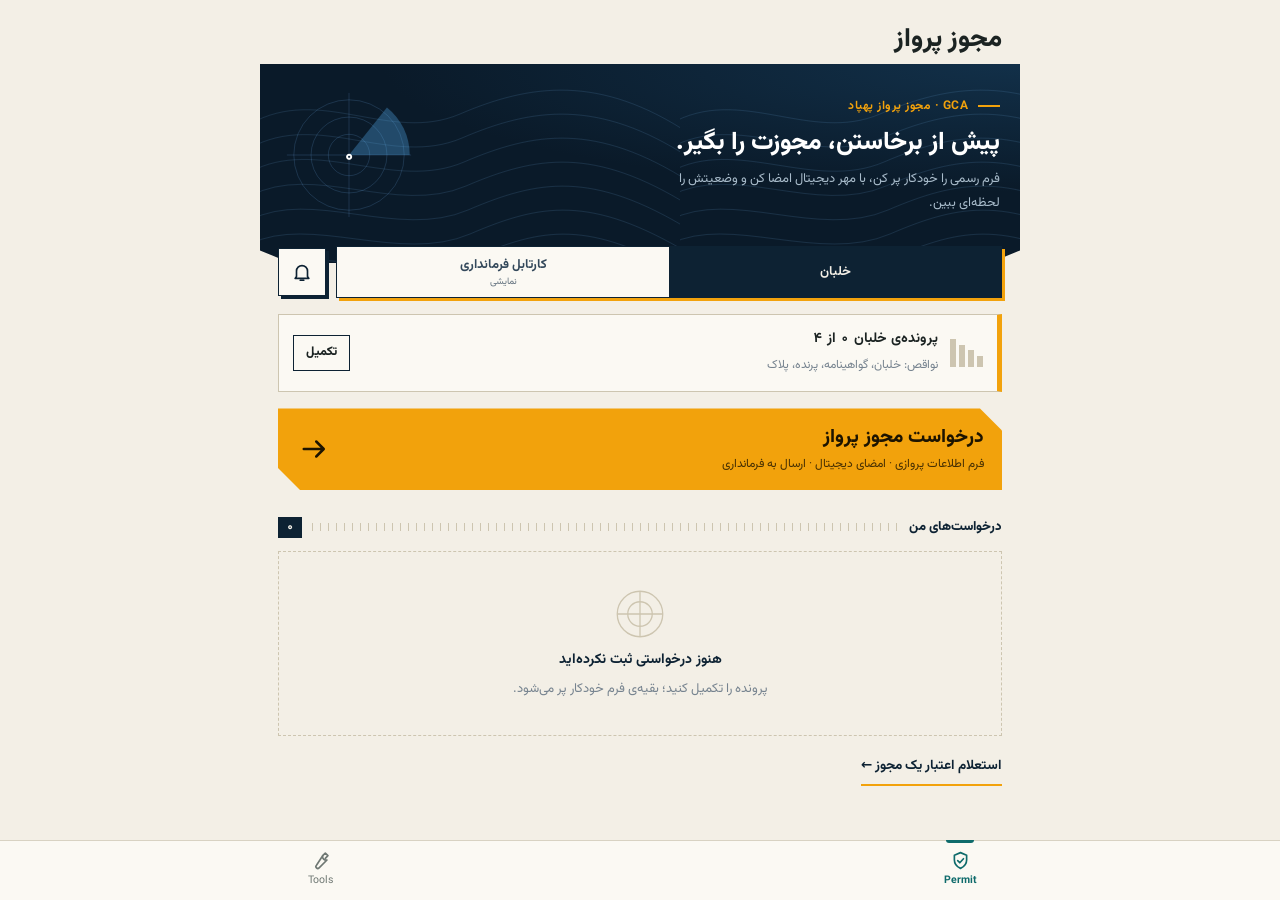
==== index.html @ 3f01dd48 "Publish permit panel and tools website build" ====
<!doctype html>
<html lang="fa" dir="rtl">
  <head>
    <meta charset="UTF-8" />
    <meta name="viewport" content="width=device-width, initial-scale=1.0, viewport-fit=cover" />
    <meta name="theme-color" content="#0f6b6b" />
    <title>فتوگرامتری‌یار</title>
    <script type="module" crossorigin src="./assets/index-D38oJvpt.js"></script>
    <link rel="stylesheet" crossorigin href="./assets/index-D-Cf4jxu.css">
  </head>
  <body>
    <div id="root"></div>
  </body>
</html>
---- assets/index-D-Cf4jxu.css ----
@font-face{font-family:Vazirmatn;src:url(./Vazirmatn-Thin-DdUiS1cj.woff2) format("woff2");font-weight:100;font-style:normal;font-display:swap}@font-face{font-family:Vazirmatn;src:url(./Vazirmatn-ExtraLight-DNfybfsL.woff2) format("woff2");font-weight:200;font-style:normal;font-display:swap}@font-face{font-family:Vazirmatn;src:url(./Vazirmatn-Light-Byrs-DlH.woff2) format("woff2");font-weight:300;font-style:normal;font-display:swap}@font-face{font-family:Vazirmatn;src:url(./Vazirmatn-Regular-CtGL0YI-.woff2) format("woff2");font-weight:400;font-style:normal;font-display:swap}@font-face{font-family:Vazirmatn;src:url(./Vazirmatn-Medium-D86t5Axy.woff2) format("woff2");font-weight:500;font-style:normal;font-display:swap}@font-face{font-family:Vazirmatn;src:url(./Vazirmatn-SemiBold-26ZP1ILp.woff2) format("woff2");font-weight:600;font-style:normal;font-display:swap}@font-face{font-family:Vazirmatn;src:url(./Vazirmatn-Bold-_OhAJEdh.woff2) format("woff2");font-weight:700;font-style:normal;font-display:swap}@font-face{font-family:Vazirmatn;src:url(./Vazirmatn-ExtraBold-DCjt2qDm.woff2) format("woff2");font-weight:800;font-style:normal;font-display:swap}@font-face{font-family:Vazirmatn;src:url(./Vazirmatn-Black-DA1YqYMq.woff2) format("woff2");font-weight:900;font-style:normal;font-display:swap}@font-face{font-family:KaTeX_AMS;font-style:normal;font-weight:400;src:url(./KaTeX_AMS-Regular-BQhdFMY1.woff2) format("woff2"),url(./KaTeX_AMS-Regular-DMm9YOAa.woff) format("woff"),url(./KaTeX_AMS-Regular-DRggAlZN.ttf) format("truetype")}@font-face{font-family:KaTeX_Caligraphic;font-style:normal;font-weight:700;src:url(./KaTeX_Caligraphic-Bold-Dq_IR9rO.woff2) format("woff2"),url(./KaTeX_Caligraphic-Bold-BEiXGLvX.woff) format("woff"),url(./KaTeX_Caligraphic-Bold-ATXxdsX0.ttf) format("truetype")}@font-face{font-family:KaTeX_Caligraphic;font-style:normal;font-weight:400;src:url(./KaTeX_Caligraphic-Regular-Di6jR-x-.woff2) format("woff2"),url(./KaTeX_Caligraphic-Regular-CTRA-rTL.woff) format("woff"),url(./KaTeX_Caligraphic-Regular-wX97UBjC.ttf) format("truetype")}@font-face{font-family:KaTeX_Fraktur;font-style:normal;font-weight:700;src:url(./KaTeX_Fraktur-Bold-CL6g_b3V.woff2) format("woff2"),url(./KaTeX_Fraktur-Bold-BsDP51OF.woff) format("woff"),url(./KaTeX_Fraktur-Bold-BdnERNNW.ttf) format("truetype")}@font-face{font-family:KaTeX_Fraktur;font-style:normal;font-weight:400;src:url(./KaTeX_Fraktur-Regular-CTYiF6lA.woff2) format("woff2"),url(./KaTeX_Fraktur-Regular-Dxdc4cR9.woff) format("woff"),url(./KaTeX_Fraktur-Regular-CB_wures.ttf) format("truetype")}@font-face{font-family:KaTeX_Main;font-style:normal;font-weight:700;src:url(./KaTeX_Main-Bold-Cx986IdX.woff2) format("woff2"),url(./KaTeX_Main-Bold-Jm3AIy58.woff) format("woff"),url(./KaTeX_Main-Bold-waoOVXN0.ttf) format("truetype")}@font-face{font-family:KaTeX_Main;font-style:italic;font-weight:700;src:url(./KaTeX_Main-BoldItalic-DxDJ3AOS.woff2) format("woff2"),url(./KaTeX_Main-BoldItalic-SpSLRI95.woff) format("woff"),url(./KaTeX_Main-BoldItalic-DzxPMmG6.ttf) format("truetype")}@font-face{font-family:KaTeX_Main;font-style:italic;font-weight:400;src:url(./KaTeX_Main-Italic-NWA7e6Wa.woff2) format("woff2"),url(./KaTeX_Main-Italic-BMLOBm91.woff) format("woff"),url(./KaTeX_Main-Italic-3WenGoN9.ttf) format("truetype")}@font-face{font-family:KaTeX_Main;font-style:normal;font-weight:400;src:url(./KaTeX_Main-Regular-B22Nviop.woff2) format("woff2"),url(./KaTeX_Main-Regular-Dr94JaBh.woff) format("woff"),url(./KaTeX_Main-Regular-ypZvNtVU.ttf) format("truetype")}@font-face{font-family:KaTeX_Math;font-style:italic;font-weight:700;src:url(./KaTeX_Math-BoldItalic-CZnvNsCZ.woff2) format("woff2"),url(./KaTeX_Math-BoldItalic-iY-2wyZ7.woff) format("woff"),url(./KaTeX_Math-BoldItalic-B3XSjfu4.ttf) format("truetype")}@font-face{font-family:KaTeX_Math;font-style:italic;font-weight:400;src:url(./KaTeX_Math-Italic-t53AETM-.woff2) format("woff2"),url(./KaTeX_Math-Italic-DA0__PXp.woff) format("woff"),url(./KaTeX_Math-Italic-flOr_0UB.ttf) format("truetype")}@font-face{font-family:KaTeX_SansSerif;font-style:normal;font-weight:700;src:url(./KaTeX_SansSerif-Bold-D1sUS0GD.woff2) format("woff2"),url(./KaTeX_SansSerif-Bold-DbIhKOiC.woff) format("woff"),url(./KaTeX_SansSerif-Bold-CFMepnvq.ttf) format("truetype")}@font-face{font-family:KaTeX_SansSerif;font-style:italic;font-weight:400;src:url(./KaTeX_SansSerif-Italic-C3H0VqGB.woff2) format("woff2"),url(./KaTeX_SansSerif-Italic-DN2j7dab.woff) format("woff"),url(./KaTeX_SansSerif-Italic-YYjJ1zSn.ttf) format("truetype")}@font-face{font-family:KaTeX_SansSerif;font-style:normal;font-weight:400;src:url(./KaTeX_SansSerif-Regular-DDBCnlJ7.woff2) format("woff2"),url(./KaTeX_SansSerif-Regular-CS6fqUqJ.woff) format("woff"),url(./KaTeX_SansSerif-Regular-BNo7hRIc.ttf) format("truetype")}@font-face{font-family:KaTeX_Script;font-style:normal;font-weight:400;src:url(./KaTeX_Script-Regular-D3wIWfF6.woff2) format("woff2"),url(./KaTeX_Script-Regular-D5yQViql.woff) format("woff"),url(./KaTeX_Script-Regular-C5JkGWo-.ttf) format("truetype")}@font-face{font-family:KaTeX_Size1;font-style:normal;font-weight:400;src:url(./KaTeX_Size1-Regular-mCD8mA8B.woff2) format("woff2"),url(./KaTeX_Size1-Regular-C195tn64.woff) format("woff"),url(./KaTeX_Size1-Regular-Dbsnue_I.ttf) format("truetype")}@font-face{font-family:KaTeX_Size2;font-style:normal;font-weight:400;src:url(./KaTeX_Size2-Regular-Dy4dx90m.woff2) format("woff2"),url(./KaTeX_Size2-Regular-oD1tc_U0.woff) format("woff"),url(./KaTeX_Size2-Regular-B7gKUWhC.ttf) format("truetype")}@font-face{font-family:KaTeX_Size3;font-style:normal;font-weight:400;src:url([data-uri]) format("woff2"),url(./KaTeX_Size3-Regular-CTq5MqoE.woff) format("woff"),url(./KaTeX_Size3-Regular-DgpXs0kz.ttf) format("truetype")}@font-face{font-family:KaTeX_Size4;font-style:normal;font-weight:400;src:url(./KaTeX_Size4-Regular-Dl5lxZxV.woff2) format("woff2"),url(./KaTeX_Size4-Regular-BF-4gkZK.woff) format("woff"),url(./KaTeX_Size4-Regular-DWFBv043.ttf) format("truetype")}@font-face{font-family:KaTeX_Typewriter;font-style:normal;font-weight:400;src:url(./KaTeX_Typewriter-Regular-CO6r4hn1.woff2) format("woff2"),url(./KaTeX_Typewriter-Regular-C0xS9mPB.woff) format("woff"),url(./KaTeX_Typewriter-Regular-D3Ib7_Hf.ttf) format("truetype")}.katex{font: 1.21em KaTeX_Main,Times New Roman,serif;line-height:1.2;text-indent:0;text-rendering:auto}.katex *{-ms-high-contrast-adjust:none!important;border-color:currentColor}.katex .katex-version:after{content:"0.16.11"}.katex .katex-mathml{clip:rect(1px,1px,1px,1px);border:0;height:1px;overflow:hidden;padding:0;position:absolute;width:1px}.katex .katex-html>.newline{display:block}.katex .base{position:relative;white-space:nowrap;width:-webkit-min-content;width:-moz-min-content;width:min-content}.katex .base,.katex .strut{display:inline-block}.katex .textbf{font-weight:700}.katex .textit{font-style:italic}.katex .textrm{font-family:KaTeX_Main}.katex .textsf{font-family:KaTeX_SansSerif}.katex .texttt{font-family:KaTeX_Typewriter}.katex .mathnormal{font-family:KaTeX_Math;font-style:italic}.katex .mathit{font-family:KaTeX_Main;font-style:italic}.katex .mathrm{font-style:normal}.katex .mathbf{font-family:KaTeX_Main;font-weight:700}.katex .boldsymbol{font-family:KaTeX_Math;font-style:italic;font-weight:700}.katex .amsrm,.katex .mathbb,.katex .textbb{font-family:KaTeX_AMS}.katex .mathcal{font-family:KaTeX_Caligraphic}.katex .mathfrak,.katex .textfrak{font-family:KaTeX_Fraktur}.katex .mathboldfrak,.katex .textboldfrak{font-family:KaTeX_Fraktur;font-weight:700}.katex .mathtt{font-family:KaTeX_Typewriter}.katex .mathscr,.katex .textscr{font-family:KaTeX_Script}.katex .mathsf,.katex .textsf{font-family:KaTeX_SansSerif}.katex .mathboldsf,.katex .textboldsf{font-family:KaTeX_SansSerif;font-weight:700}.katex .mathitsf,.katex .textitsf{font-family:KaTeX_SansSerif;font-style:italic}.katex .mainrm{font-family:KaTeX_Main;font-style:normal}.katex .vlist-t{border-collapse:collapse;display:inline-table;table-layout:fixed}.katex .vlist-r{display:table-row}.katex .vlist{display:table-cell;position:relative;vertical-align:bottom}.katex .vlist>span{display:block;height:0;position:relative}.katex .vlist>span>span{display:inline-block}.katex .vlist>span>.pstrut{overflow:hidden;width:0}.katex .vlist-t2{margin-right:-2px}.katex .vlist-s{display:table-cell;font-size:1px;min-width:2px;vertical-align:bottom;width:2px}.katex .vbox{align-items:baseline;display:inline-flex;flex-direction:column}.katex .hbox{width:100%}.katex .hbox,.katex .thinbox{display:inline-flex;flex-direction:row}.katex .thinbox{max-width:0;width:0}.katex .msupsub{text-align:left}.katex .mfrac>span>span{text-align:center}.katex .mfrac .frac-line{border-bottom-style:solid;display:inline-block;width:100%}.katex .hdashline,.katex .hline,.katex .mfrac .frac-line,.katex .overline .overline-line,.katex .rule,.katex .underline .underline-line{min-height:1px}.katex .mspace{display:inline-block}.katex .clap,.katex .llap,.katex .rlap{position:relative;width:0}.katex .clap>.inner,.katex .llap>.inner,.katex .rlap>.inner{position:absolute}.katex .clap>.fix,.katex .llap>.fix,.katex .rlap>.fix{display:inline-block}.katex .llap>.inner{right:0}.katex .clap>.inner,.katex .rlap>.inner{left:0}.katex .clap>.inner>span{margin-left:-50%;margin-right:50%}.katex .rule{border:0 solid;display:inline-block;position:relative}.katex .hline,.katex .overline .overline-line,.katex .underline .underline-line{border-bottom-style:solid;display:inline-block;width:100%}.katex .hdashline{border-bottom-style:dashed;display:inline-block;width:100%}.katex .sqrt>.root{margin-left:.2777777778em;margin-right:-.5555555556em}.katex .fontsize-ensurer.reset-size1.size1,.katex .sizing.reset-size1.size1{font-size:1em}.katex .fontsize-ensurer.reset-size1.size2,.katex .sizing.reset-size1.size2{font-size:1.2em}.katex .fontsize-ensurer.reset-size1.size3,.katex .sizing.reset-size1.size3{font-size:1.4em}.katex .fontsize-ensurer.reset-size1.size4,.katex .sizing.reset-size1.size4{font-size:1.6em}.katex .fontsize-ensurer.reset-size1.size5,.katex .sizing.reset-size1.size5{font-size:1.8em}.katex .fontsize-ensurer.reset-size1.size6,.katex .sizing.reset-size1.size6{font-size:2em}.katex .fontsize-ensurer.reset-size1.size7,.katex .sizing.reset-size1.size7{font-size:2.4em}.katex .fontsize-ensurer.reset-size1.size8,.katex .sizing.reset-size1.size8{font-size:2.88em}.katex .fontsize-ensurer.reset-size1.size9,.katex .sizing.reset-size1.size9{font-size:3.456em}.katex .fontsize-ensurer.reset-size1.size10,.katex .sizing.reset-size1.size10{font-size:4.148em}.katex .fontsize-ensurer.reset-size1.size11,.katex .sizing.reset-size1.size11{font-size:4.976em}.katex .fontsize-ensurer.reset-size2.size1,.katex .sizing.reset-size2.size1{font-size:.8333333333em}.katex .fontsize-ensurer.reset-size2.size2,.katex .sizing.reset-size2.size2{font-size:1em}.katex .fontsize-ensurer.reset-size2.size3,.katex .sizing.reset-size2.size3{font-size:1.1666666667em}.katex .fontsize-ensurer.reset-size2.size4,.katex .sizing.reset-size2.size4{font-size:1.3333333333em}.katex .fontsize-ensurer.reset-size2.size5,.katex .sizing.reset-size2.size5{font-size:1.5em}.katex .fontsize-ensurer.reset-size2.size6,.katex .sizing.reset-size2.size6{font-size:1.6666666667em}.katex .fontsize-ensurer.reset-size2.size7,.katex .sizing.reset-size2.size7{font-size:2em}.katex .fontsize-ensurer.reset-size2.size8,.katex .sizing.reset-size2.size8{font-size:2.4em}.katex .fontsize-ensurer.reset-size2.size9,.katex .sizing.reset-size2.size9{font-size:2.88em}.katex .fontsize-ensurer.reset-size2.size10,.katex .sizing.reset-size2.size10{font-size:3.4566666667em}.katex .fontsize-ensurer.reset-size2.size11,.katex .sizing.reset-size2.size11{font-size:4.1466666667em}.katex .fontsize-ensurer.reset-size3.size1,.katex .sizing.reset-size3.size1{font-size:.7142857143em}.katex .fontsize-ensurer.reset-size3.size2,.katex .sizing.reset-size3.size2{font-size:.8571428571em}.katex .fontsize-ensurer.reset-size3.size3,.katex .sizing.reset-size3.size3{font-size:1em}.katex .fontsize-ensurer.reset-size3.size4,.katex .sizing.reset-size3.size4{font-size:1.1428571429em}.katex .fontsize-ensurer.reset-size3.size5,.katex .sizing.reset-size3.size5{font-size:1.2857142857em}.katex .fontsize-ensurer.reset-size3.size6,.katex .sizing.reset-size3.size6{font-size:1.4285714286em}.katex .fontsize-ensurer.reset-size3.size7,.katex .sizing.reset-size3.size7{font-size:1.7142857143em}.katex .fontsize-ensurer.reset-size3.size8,.katex .sizing.reset-size3.size8{font-size:2.0571428571em}.katex .fontsize-ensurer.reset-size3.size9,.katex .sizing.reset-size3.size9{font-size:2.4685714286em}.katex .fontsize-ensurer.reset-size3.size10,.katex .sizing.reset-size3.size10{font-size:2.9628571429em}.katex .fontsize-ensurer.reset-size3.size11,.katex .sizing.reset-size3.size11{font-size:3.5542857143em}.katex .fontsize-ensurer.reset-size4.size1,.katex .sizing.reset-size4.size1{font-size:.625em}.katex .fontsize-ensurer.reset-size4.size2,.katex .sizing.reset-size4.size2{font-size:.75em}.katex .fontsize-ensurer.reset-size4.size3,.katex .sizing.reset-size4.size3{font-size:.875em}.katex .fontsize-ensurer.reset-size4.size4,.katex .sizing.reset-size4.size4{font-size:1em}.katex .fontsize-ensurer.reset-size4.size5,.katex .sizing.reset-size4.size5{font-size:1.125em}.katex .fontsize-ensurer.reset-size4.size6,.katex .sizing.reset-size4.size6{font-size:1.25em}.katex .fontsize-ensurer.reset-size4.size7,.katex .sizing.reset-size4.size7{font-size:1.5em}.katex .fontsize-ensurer.reset-size4.size8,.katex .sizing.reset-size4.size8{font-size:1.8em}.katex .fontsize-ensurer.reset-size4.size9,.katex .sizing.reset-size4.size9{font-size:2.16em}.katex .fontsize-ensurer.reset-size4.size10,.katex .sizing.reset-size4.size10{font-size:2.5925em}.katex .fontsize-ensurer.reset-size4.size11,.katex .sizing.reset-size4.size11{font-size:3.11em}.katex .fontsize-ensurer.reset-size5.size1,.katex .sizing.reset-size5.size1{font-size:.5555555556em}.katex .fontsize-ensurer.reset-size5.size2,.katex .sizing.reset-size5.size2{font-size:.6666666667em}.katex .fontsize-ensurer.reset-size5.size3,.katex .sizing.reset-size5.size3{font-size:.7777777778em}.katex .fontsize-ensurer.reset-size5.size4,.katex .sizing.reset-size5.size4{font-size:.8888888889em}.katex .fontsize-ensurer.reset-size5.size5,.katex .sizing.reset-size5.size5{font-size:1em}.katex .fontsize-ensurer.reset-size5.size6,.katex .sizing.reset-size5.size6{font-size:1.1111111111em}.katex .fontsize-ensurer.reset-size5.size7,.katex .sizing.reset-size5.size7{font-size:1.3333333333em}.katex .fontsize-ensurer.reset-size5.size8,.katex .sizing.reset-size5.size8{font-size:1.6em}.katex .fontsize-ensurer.reset-size5.size9,.katex .sizing.reset-size5.size9{font-size:1.92em}.katex .fontsize-ensurer.reset-size5.size10,.katex .sizing.reset-size5.size10{font-size:2.3044444444em}.katex .fontsize-ensurer.reset-size5.size11,.katex .sizing.reset-size5.size11{font-size:2.7644444444em}.katex .fontsize-ensurer.reset-size6.size1,.katex .sizing.reset-size6.size1{font-size:.5em}.katex .fontsize-ensurer.reset-size6.size2,.katex .sizing.reset-size6.size2{font-size:.6em}.katex .fontsize-ensurer.reset-size6.size3,.katex .sizing.reset-size6.size3{font-size:.7em}.katex .fontsize-ensurer.reset-size6.size4,.katex .sizing.reset-size6.size4{font-size:.8em}.katex .fontsize-ensurer.reset-size6.size5,.katex .sizing.reset-size6.size5{font-size:.9em}.katex .fontsize-ensurer.reset-size6.size6,.katex .sizing.reset-size6.size6{font-size:1em}.katex .fontsize-ensurer.reset-size6.size7,.katex .sizing.reset-size6.size7{font-size:1.2em}.katex .fontsize-ensurer.reset-size6.size8,.katex .sizing.reset-size6.size8{font-size:1.44em}.katex .fontsize-ensurer.reset-size6.size9,.katex .sizing.reset-size6.size9{font-size:1.728em}.katex .fontsize-ensurer.reset-size6.size10,.katex .sizing.reset-size6.size10{font-size:2.074em}.katex .fontsize-ensurer.reset-size6.size11,.katex .sizing.reset-size6.size11{font-size:2.488em}.katex .fontsize-ensurer.reset-size7.size1,.katex .sizing.reset-size7.size1{font-size:.4166666667em}.katex .fontsize-ensurer.reset-size7.size2,.katex .sizing.reset-size7.size2{font-size:.5em}.katex .fontsize-ensurer.reset-size7.size3,.katex .sizing.reset-size7.size3{font-size:.5833333333em}.katex .fontsize-ensurer.reset-size7.size4,.katex .sizing.reset-size7.size4{font-size:.6666666667em}.katex .fontsize-ensurer.reset-size7.size5,.katex .sizing.reset-size7.size5{font-size:.75em}.katex .fontsize-ensurer.reset-size7.size6,.katex .sizing.reset-size7.size6{font-size:.8333333333em}.katex .fontsize-ensurer.reset-size7.size7,.katex .sizing.reset-size7.size7{font-size:1em}.katex .fontsize-ensurer.reset-size7.size8,.katex .sizing.reset-size7.size8{font-size:1.2em}.katex .fontsize-ensurer.reset-size7.size9,.katex .sizing.reset-size7.size9{font-size:1.44em}.katex .fontsize-ensurer.reset-size7.size10,.katex .sizing.reset-size7.size10{font-size:1.7283333333em}.katex .fontsize-ensurer.reset-size7.size11,.katex .sizing.reset-size7.size11{font-size:2.0733333333em}.katex .fontsize-ensurer.reset-size8.size1,.katex .sizing.reset-size8.size1{font-size:.3472222222em}.katex .fontsize-ensurer.reset-size8.size2,.katex .sizing.reset-size8.size2{font-size:.4166666667em}.katex .fontsize-ensurer.reset-size8.size3,.katex .sizing.reset-size8.size3{font-size:.4861111111em}.katex .fontsize-ensurer.reset-size8.size4,.katex .sizing.reset-size8.size4{font-size:.5555555556em}.katex .fontsize-ensurer.reset-size8.size5,.katex .sizing.reset-size8.size5{font-size:.625em}.katex .fontsize-ensurer.reset-size8.size6,.katex .sizing.reset-size8.size6{font-size:.6944444444em}.katex .fontsize-ensurer.reset-size8.size7,.katex .sizing.reset-size8.size7{font-size:.8333333333em}.katex .fontsize-ensurer.reset-size8.size8,.katex .sizing.reset-size8.size8{font-size:1em}.katex .fontsize-ensurer.reset-size8.size9,.katex .sizing.reset-size8.size9{font-size:1.2em}.katex .fontsize-ensurer.reset-size8.size10,.katex .sizing.reset-size8.size10{font-size:1.4402777778em}.katex .fontsize-ensurer.reset-size8.size11,.katex .sizing.reset-size8.size11{font-size:1.7277777778em}.katex .fontsize-ensurer.reset-size9.size1,.katex .sizing.reset-size9.size1{font-size:.2893518519em}.katex .fontsize-ensurer.reset-size9.size2,.katex .sizing.reset-size9.size2{font-size:.3472222222em}.katex .fontsize-ensurer.reset-size9.size3,.katex .sizing.reset-size9.size3{font-size:.4050925926em}.katex .fontsize-ensurer.reset-size9.size4,.katex .sizing.reset-size9.size4{font-size:.462962963em}.katex .fontsize-ensurer.reset-size9.size5,.katex .sizing.reset-size9.size5{font-size:.5208333333em}.katex .fontsize-ensurer.reset-size9.size6,.katex .sizing.reset-size9.size6{font-size:.5787037037em}.katex .fontsize-ensurer.reset-size9.size7,.katex .sizing.reset-size9.size7{font-size:.6944444444em}.katex .fontsize-ensurer.reset-size9.size8,.katex .sizing.reset-size9.size8{font-size:.8333333333em}.katex .fontsize-ensurer.reset-size9.size9,.katex .sizing.reset-size9.size9{font-size:1em}.katex .fontsize-ensurer.reset-size9.size10,.katex .sizing.reset-size9.size10{font-size:1.2002314815em}.katex .fontsize-ensurer.reset-size9.size11,.katex .sizing.reset-size9.size11{font-size:1.4398148148em}.katex .fontsize-ensurer.reset-size10.size1,.katex .sizing.reset-size10.size1{font-size:.2410800386em}.katex .fontsize-ensurer.reset-size10.size2,.katex .sizing.reset-size10.size2{font-size:.2892960463em}.katex .fontsize-ensurer.reset-size10.size3,.katex .sizing.reset-size10.size3{font-size:.337512054em}.katex .fontsize-ensurer.reset-size10.size4,.katex .sizing.reset-size10.size4{font-size:.3857280617em}.katex .fontsize-ensurer.reset-size10.size5,.katex .sizing.reset-size10.size5{font-size:.4339440694em}.katex .fontsize-ensurer.reset-size10.size6,.katex .sizing.reset-size10.size6{font-size:.4821600771em}.katex .fontsize-ensurer.reset-size10.size7,.katex .sizing.reset-size10.size7{font-size:.5785920926em}.katex .fontsize-ensurer.reset-size10.size8,.katex .sizing.reset-size10.size8{font-size:.6943105111em}.katex .fontsize-ensurer.reset-size10.size9,.katex .sizing.reset-size10.size9{font-size:.8331726133em}.katex .fontsize-ensurer.reset-size10.size10,.katex .sizing.reset-size10.size10{font-size:1em}.katex .fontsize-ensurer.reset-size10.size11,.katex .sizing.reset-size10.size11{font-size:1.1996142719em}.katex .fontsize-ensurer.reset-size11.size1,.katex .sizing.reset-size11.size1{font-size:.2009646302em}.katex .fontsize-ensurer.reset-size11.size2,.katex .sizing.reset-size11.size2{font-size:.2411575563em}.katex .fontsize-ensurer.reset-size11.size3,.katex .sizing.reset-size11.size3{font-size:.2813504823em}.katex .fontsize-ensurer.reset-size11.size4,.katex .sizing.reset-size11.size4{font-size:.3215434084em}.katex .fontsize-ensurer.reset-size11.size5,.katex .sizing.reset-size11.size5{font-size:.3617363344em}.katex .fontsize-ensurer.reset-size11.size6,.katex .sizing.reset-size11.size6{font-size:.4019292605em}.katex .fontsize-ensurer.reset-size11.size7,.katex .sizing.reset-size11.size7{font-size:.4823151125em}.katex .fontsize-ensurer.reset-size11.size8,.katex .sizing.reset-size11.size8{font-size:.578778135em}.katex .fontsize-ensurer.reset-size11.size9,.katex .sizing.reset-size11.size9{font-size:.6945337621em}.katex .fontsize-ensurer.reset-size11.size10,.katex .sizing.reset-size11.size10{font-size:.8336012862em}.katex .fontsize-ensurer.reset-size11.size11,.katex .sizing.reset-size11.size11{font-size:1em}.katex .delimsizing.size1{font-family:KaTeX_Size1}.katex .delimsizing.size2{font-family:KaTeX_Size2}.katex .delimsizing.size3{font-family:KaTeX_Size3}.katex .delimsizing.size4{font-family:KaTeX_Size4}.katex .delimsizing.mult .delim-size1>span{font-family:KaTeX_Size1}.katex .delimsizing.mult .delim-size4>span{font-family:KaTeX_Size4}.katex .nulldelimiter{display:inline-block;width:.12em}.katex .delimcenter,.katex .op-symbol{position:relative}.katex .op-symbol.small-op{font-family:KaTeX_Size1}.katex .op-symbol.large-op{font-family:KaTeX_Size2}.katex .accent>.vlist-t,.katex .op-limits>.vlist-t{text-align:center}.katex .accent .accent-body{position:relative}.katex .accent .accent-body:not(.accent-full){width:0}.katex .overlay{display:block}.katex .mtable .vertical-separator{display:inline-block;min-width:1px}.katex .mtable .arraycolsep{display:inline-block}.katex .mtable .col-align-c>.vlist-t{text-align:center}.katex .mtable .col-align-l>.vlist-t{text-align:left}.katex .mtable .col-align-r>.vlist-t{text-align:right}.katex .svg-align{text-align:left}.katex svg{fill:currentColor;stroke:currentColor;fill-rule:nonzero;fill-opacity:1;stroke-width:1;stroke-linecap:butt;stroke-linejoin:miter;stroke-miterlimit:4;stroke-dasharray:none;stroke-dashoffset:0;stroke-opacity:1;display:block;height:inherit;position:absolute;width:100%}.katex svg path{stroke:none}.katex img{border-style:none;max-height:none;max-width:none;min-height:0;min-width:0}.katex .stretchy{display:block;overflow:hidden;position:relative;width:100%}.katex .stretchy:after,.katex .stretchy:before{content:""}.katex .hide-tail{overflow:hidden;position:relative;width:100%}.katex .halfarrow-left{left:0;overflow:hidden;position:absolute;width:50.2%}.katex .halfarrow-right{overflow:hidden;position:absolute;right:0;width:50.2%}.katex .brace-left{left:0;overflow:hidden;position:absolute;width:25.1%}.katex .brace-center{left:25%;overflow:hidden;position:absolute;width:50%}.katex .brace-right{overflow:hidden;position:absolute;right:0;width:25.1%}.katex .x-arrow-pad{padding:0 .5em}.katex .cd-arrow-pad{padding:0 .55556em 0 .27778em}.katex .mover,.katex .munder,.katex .x-arrow{text-align:center}.katex .boxpad{padding:0 .3em}.katex .fbox,.katex .fcolorbox{border:.04em solid;box-sizing:border-box}.katex .cancel-pad{padding:0 .2em}.katex .cancel-lap{margin-left:-.2em;margin-right:-.2em}.katex .sout{border-bottom-style:solid;border-bottom-width:.08em}.katex .angl{border-right:.049em solid;border-top:.049em solid;box-sizing:border-box;margin-right:.03889em}.katex .anglpad{padding:0 .03889em}.katex .eqn-num:before{content:"(" counter(katexEqnNo) ")";counter-increment:katexEqnNo}.katex .mml-eqn-num:before{content:"(" counter(mmlEqnNo) ")";counter-increment:mmlEqnNo}.katex .mtr-glue{width:50%}.katex .cd-vert-arrow{display:inline-block;position:relative}.katex .cd-label-left{display:inline-block;position:absolute;right:calc(50% + .3em);text-align:left}.katex .cd-label-right{display:inline-block;left:calc(50% + .3em);position:absolute;text-align:right}.katex-display{display:block;margin:1em 0;text-align:center}.katex-display>.katex{display:block;text-align:center;white-space:nowrap}.katex-display>.katex>.katex-html{display:block;position:relative}.katex-display>.katex>.katex-html>.tag{position:absolute;right:0}.katex-display.leqno>.katex>.katex-html>.tag{left:0;right:auto}.katex-display.fleqn>.katex{padding-left:2em;text-align:left}body{counter-reset:katexEqnNo mmlEqnNo}:root{--fs: 1;--bg: #f3efe6;--surface: #fbf9f3;--surface-2: #ebe6d9;--ink: #1b2322;--ink-2: #434e4b;--muted: #6f7873;--line: #d8d2c2;--accent: #0f6b6b;--accent-ink: #f7f4ea;--accent-soft: #d5e6e0;--gold: #b3811c;--good: #2f7a4d;--good-soft: #dbebdd;--paper: #f6f1e4;--mark: #f2d77b;--code-bg: #ebe6d9;--radius: 8px;--tabs-h: 60px;--bar-h: 76px;color-scheme:light}[data-theme=dark]{--bg: #0e1514;--surface: #141d1c;--surface-2: #1c2827;--ink: #e7ece6;--ink-2: #b4beb8;--muted: #84908a;--line: #26332f;--accent: #55b3aa;--accent-ink: #0b1514;--accent-soft: #17322f;--gold: #d9aa45;--good: #5cc489;--good-soft: #16332a;--paper: #e9e4d6;--mark: #6b5a14;--code-bg: #1c2827;color-scheme:dark}*{box-sizing:border-box}html,body{margin:0;padding:0}body{background:var(--bg);color:var(--ink);font-family:Vazirmatn,system-ui,sans-serif;font-size:16px;line-height:1.75;-webkit-font-smoothing:antialiased;-webkit-tap-highlight-color:transparent}a{color:inherit;text-decoration:none}button{font:inherit;color:inherit;background:none;border:0;cursor:pointer}button:disabled{opacity:.35;cursor:default}:focus-visible{outline:2px solid var(--accent);outline-offset:2px}svg{width:22px;height:22px;flex-shrink:0}[dir=ltr] .flip,[dir=rtl] .flip-rtl{transform:scaleX(-1)}.page{max-width:760px;margin:0 auto;padding:0 18px calc(var(--tabs-h) + 32px + env(safe-area-inset-bottom));min-height:100vh;animation:enter .24s ease-out}.page.has-cta{padding-bottom:calc(var(--tabs-h) + 100px + env(safe-area-inset-bottom))}.reader-page{padding-bottom:calc(var(--bar-h) + 32px + env(safe-area-inset-bottom))}@keyframes enter{0%{opacity:0;transform:translateY(6px)}}@media (prefers-reduced-motion: reduce){.page{animation:none}*{transition:none!important}}.masthead{display:flex;align-items:center;justify-content:space-between;gap:12px;padding:calc(env(safe-area-inset-top) + 22px) 0 6px}.masthead h1{margin:0;font-size:26px;font-weight:800;line-height:1.4}.masthead.home{display:block;padding-bottom:4px}.masthead.home h1{font-size:32px;line-height:1.3}.masthead.home p{margin:6px 0 0;max-width:34em;font-size:14px;color:var(--ink-2)}.kicker{display:flex;align-items:center;gap:10px;font-size:12px;font-weight:700;color:var(--gold);letter-spacing:.04em}.kicker:before{content:"";width:22px;height:2px;background:var(--gold)}.topbar{position:sticky;top:0;z-index:10;display:flex;align-items:center;gap:6px;margin:0 -18px;padding:calc(env(safe-area-inset-top) + 8px) 12px 8px;background:color-mix(in srgb,var(--bg) 94%,transparent);-webkit-backdrop-filter:blur(10px);backdrop-filter:blur(10px);border-bottom:1px solid var(--line)}.topbar h1{flex:1;margin:0;font-size:16px;font-weight:700;white-space:nowrap;overflow:hidden;text-overflow:ellipsis}.icon-btn{width:44px;height:44px;display:grid;place-items:center;border-radius:8px}.icon-btn:active{background:var(--surface-2)}.read-progress{position:sticky;top:calc(env(safe-area-inset-top) + 61px);z-index:9;height:2px;margin:0 -18px;background:var(--line)}.read-progress i{display:block;height:100%;background:var(--gold)}.tabs{position:fixed;inset-inline:0;bottom:0;z-index:20;display:flex;justify-content:space-around;height:calc(var(--tabs-h) + env(safe-area-inset-bottom));padding-bottom:env(safe-area-inset-bottom);background:var(--surface);border-top:1px solid var(--line)}.tabs a{position:relative;flex:1;display:flex;flex-direction:column;align-items:center;justify-content:center;gap:1px;font-size:11.5px;color:var(--muted)}.tabs a.on{color:var(--accent);font-weight:700}.tabs a.on:before{content:"";position:absolute;top:-1px;width:28px;height:3px;border-radius:0 0 3px 3px;background:var(--accent)}.tabs a:active{background:var(--surface-2)}.toast{position:fixed;z-index:40;inset-inline:0;margin:0 auto;width:max-content;max-width:86vw;bottom:calc(var(--tabs-h) + env(safe-area-inset-bottom) + 18px);padding:10px 18px;border-radius:8px;background:var(--ink);color:var(--bg);font-size:14px;animation:enter .18s ease-out}.sec{display:flex;align-items:center;gap:12px;margin:28px 0 12px;font-size:13px;font-weight:700;color:var(--muted)}.sec:after{content:"";flex:1;height:1px;background:var(--line)}.sec.with-cover{color:var(--ink);font-size:15px}.eyebrow{font-size:12px;color:var(--muted);display:block}.meta{font-size:12px;color:var(--muted);display:flex;align-items:center;gap:8px;flex-wrap:wrap}.tag{font-size:11px;font-weight:700;padding:0 7px;border-radius:4px;background:var(--accent-soft);color:var(--accent)}.lock svg{width:17px;height:17px;opacity:.55}.pending{font-style:normal;font-size:10px;margin-inline-start:6px;padding:0 5px;border:1px solid var(--line);border-radius:4px;color:var(--muted)}.box{margin:14px 0;padding:16px;border-radius:var(--radius);background:var(--surface);border:1px solid var(--line)}.box h3{margin:0 0 10px;font-size:15px}.cover{position:relative;overflow:hidden;flex-shrink:0;color:var(--paper);background:var(--hue);border-radius:6px}.cover .art,.c-hero>.art{position:absolute;top:0;right:0;bottom:0;left:0;width:100%;height:100%}.cover.sm{width:40px;height:40px;border-radius:6px}.cover.lg{width:100%;height:96px;border-radius:0}.pbar{height:4px;border-radius:2px;background:var(--surface-2);overflow:hidden;margin:8px 0 4px}.pbar i{display:block;height:100%;background:var(--accent);transition:width .3s}.pbar.good i{background:var(--good)}.cta{display:block;width:100%;text-align:center;padding:13px 16px;border-radius:8px;background:var(--accent);color:var(--accent-ink);font-weight:700}.cta:active{filter:brightness(.92)}.cta.big{padding:15px;margin:16px 0;font-size:16px}.cta.sm{width:auto;padding:10px 16px;font-size:14px;white-space:nowrap}.cta.ghost{background:transparent;color:var(--accent);box-shadow:inset 0 0 0 1.5px var(--accent)}.ok{color:var(--good);font-weight:700}.link{display:block;margin:14px 0 0;padding:6px 0;color:var(--accent);font-weight:700}.banner{display:flex;align-items:center;gap:10px;margin:14px 0 0;padding:12px 14px;border-radius:8px;font-weight:700}.banner.good{background:var(--good-soft);color:var(--good)}.courses{display:grid;gap:14px}.course-card{display:block;overflow:hidden;border-radius:10px;background:var(--surface);border:1px solid var(--line)}.course-card:active{background:var(--surface-2)}.course-info{padding:12px 14px 14px;display:flex;flex-direction:column}.course-info h3{margin:0;font-size:17px;line-height:1.5}.course-info p{margin:0 0 2px;font-size:13px;color:var(--ink-2);line-height:1.6}.resume{display:grid;grid-template-columns:1fr auto;align-items:center;gap:0 12px;overflow:hidden;border-radius:10px;background:var(--surface);border:1px solid var(--line)}.resume .cover{grid-column:1 / -1}.resume-info{padding:12px 0 14px;padding-inline:14px 0;min-width:0;display:flex;flex-direction:column}.resume-info strong{font-size:16px;line-height:1.55}.resume .go{margin-inline-end:14px;width:40px;height:40px;border-radius:8px;display:grid;place-items:center;background:var(--accent);color:var(--accent-ink)}.resume:active{background:var(--surface-2)}.c-hero{position:relative;overflow:hidden;margin:0 -18px;color:var(--paper);background:var(--hue)}.c-hero>.art{opacity:.55}.c-hero-body{position:relative;padding:64px 20px 18px;background:linear-gradient(to top,color-mix(in srgb,var(--hue) 92%,#000) 35%,transparent)}.c-hero h2{margin:0 0 4px;font-size:24px;line-height:1.5}.c-hero p{margin:0;font-size:14px;opacity:.92}.c-stats{display:flex;flex-wrap:wrap;gap:4px 18px;margin-top:12px;font-size:13px;opacity:.95}.c-stats b{font-weight:800}.c-hero .pbar{background:#ffffff40}.c-hero .pbar i{background:var(--paper)}.ctabs,.ltabs{display:flex;gap:20px;margin:6px 0 14px;border-bottom:1px solid var(--line)}.ctabs button,.ltabs button{padding:10px 0;font-weight:700;color:var(--muted);border-bottom:3px solid transparent;margin-bottom:-1px;display:flex;align-items:center;gap:6px}.ctabs button.on,.ltabs button.on{color:var(--ink);border-color:var(--gold)}.ltabs button b{font-size:11px;background:var(--accent-soft);color:var(--accent);border-radius:4px;padding:0 6px;line-height:1.7}.curriculum{list-style:none;padding:0;margin:0;border-top:1px solid var(--line)}.cur-sec{border-bottom:1px solid var(--line)}.cur-head{display:flex;align-items:center;gap:14px;width:100%;text-align:start;padding:13px 2px}.cur-head:active{background:var(--surface-2)}.cur-sec.locked .cur-head{color:var(--muted)}.cur-head .ch-title{flex:1;font-size:15px;font-weight:700;line-height:1.6;display:flex;flex-direction:column}.cur-head .ch-title .meta{font-weight:400}.cur-head .ch-title>.pending{align-self:flex-start;margin:0;font-weight:400}.chev svg{width:20px;height:20px;color:var(--muted);transition:transform .2s}.chev.open svg{transform:rotate(180deg)}.dot{width:30px;height:30px;border-radius:6px;display:grid;place-items:center;flex-shrink:0;border:1px solid var(--line);color:var(--ink-2);font-weight:700;font-size:13px}.dot svg{width:15px;height:15px}.dot.done{background:var(--good);border-color:var(--good);color:#fff}.dot.sm{width:26px;height:26px;font-size:12px}.cur-body{list-style:none;margin:0;padding:0 0 8px}.cur-body a{display:flex;align-items:center;gap:10px;padding:8px 2px;padding-inline-start:44px;font-size:14px;line-height:1.6;color:var(--ink-2)}.cur-body a:active{background:var(--surface-2)}.cur-body li:first-child a{color:var(--accent);font-weight:700}.lec-ic{width:22px;height:22px;display:grid;place-items:center;flex-shrink:0;color:var(--accent)}.lec-ic svg{width:15px;height:15px}.lec-ic.sm{color:var(--muted)}.learn{list-style:none;padding:0;margin:0;display:grid;gap:10px}.learn li{display:flex;gap:10px;align-items:flex-start;font-size:14px;line-height:1.7}.learn li svg{width:16px;height:16px;margin-top:5px;color:var(--accent)}.enroll-bar{position:fixed;inset-inline:0;bottom:calc(var(--tabs-h) + env(safe-area-inset-bottom));z-index:15;display:flex;align-items:center;justify-content:space-between;gap:12px;max-width:760px;margin:0 auto;padding:10px 18px;background:var(--surface);border-top:1px solid var(--line)}.enroll-bar>div{display:flex;flex-direction:column;line-height:1.5;font-size:14px}.notice{margin:12px 0 0;padding:10px 12px;border-radius:6px;background:var(--surface-2);color:var(--ink-2);font-size:13px}.reader{font-size:calc(17px * var(--fs));line-height:1.95;padding-top:18px}.reader[lang=en]{line-height:1.75}.ch-label{color:var(--gold);font-weight:700;font-size:.78em;display:flex;align-items:center;gap:10px;flex-wrap:wrap}.done-chip{display:inline-flex;align-items:center;gap:4px;padding:0 8px;border-radius:4px;background:var(--good-soft);color:var(--good);font-size:.95em}.done-chip svg{width:13px;height:13px}.ch-h1{margin:0 0 14px;font-size:1.55em;line-height:1.45}.reader .ltabs{font-size:15px}.reader p{margin:0 0 .9em;text-align:justify;text-justify:inter-word}.reader[lang=en] p{text-align:start}.heading{display:flex;align-items:flex-start;gap:6px;scroll-margin-top:84px}.heading>span{flex:1}.reader h2{font-size:1.22em;margin:1.7em 0 .5em;line-height:1.5;padding-inline-start:12px;border-inline-start:3px solid var(--gold)}.reader h3{font-size:1.07em;margin:1.3em 0 .4em;line-height:1.55}.reader h4{font-size:1em;margin:1.1em 0 .3em;color:var(--ink-2)}.bm{color:var(--muted);opacity:.4;padding:4px;margin-top:2px}.bm svg{width:18px;height:18px}.bm.on{color:var(--gold);opacity:1}.li{position:relative;padding-inline-start:1.2em;margin:0 0 .45em}.li:before{content:"";position:absolute;inset-inline-start:.2em;top:.85em;width:5px;height:5px;background:var(--accent)}.li.lvl2,.li.lvl3{padding-inline-start:2.2em}.li.lvl2:before,.li.lvl3:before{inset-inline-start:1.2em;background:transparent;border:1.5px solid var(--accent)}.reader code,.snip code{font-family:ui-monospace,Cascadia Code,Menlo,monospace;font-size:.86em;background:var(--code-bg);padding:1px 5px;border-radius:4px}.reader pre{direction:ltr;text-align:left;background:var(--code-bg);border:1px solid var(--line);border-radius:6px;padding:12px 14px;overflow-x:auto;font-size:.78em;line-height:1.55;margin:0 0 1em}.reader pre code{background:none;padding:0;font-size:1em;white-space:pre}.math{overflow-x:auto;overflow-y:hidden;margin:.4em 0 1em;padding:6px 0}.imath{unicode-bidi:isolate;white-space:nowrap}.table-wrap{overflow-x:auto;margin:0 0 1.1em;border:1px solid var(--line);border-radius:6px}table{border-collapse:collapse;width:100%;font-size:.86em;line-height:1.6;background:var(--surface)}th{background:var(--surface-2);font-weight:700;text-align:start}th,td{padding:8px 10px;border-bottom:1px solid var(--line);vertical-align:top;min-width:90px}tr:last-child td{border-bottom:0}mark{background:var(--mark);color:inherit;border-radius:3px}.jump-list{list-style:none;padding:0;margin:0;border-top:1px solid var(--line);font-size:.88em;line-height:1.7}.jump-list li{border-bottom:1px solid var(--line)}.jump-list button{display:flex;gap:8px;align-items:flex-start;width:100%;text-align:start;padding:11px 2px}.jump-list button:active{background:var(--surface-2)}.jump-list li.h3 button{padding-inline-start:22px;color:var(--ink-2)}.jump-list li.h2 button{font-weight:700}.jump-list svg{width:16px;height:16px;margin-top:5px;color:var(--gold)}.lesson-bar{position:fixed;inset-inline:0;bottom:0;z-index:20;display:flex;align-items:center;gap:10px;max-width:760px;margin:0 auto;padding:12px 18px calc(12px + env(safe-area-inset-bottom));background:var(--surface);border-top:1px solid var(--line)}.lesson-bar .cta{flex:1}.step{width:48px;height:48px;border-radius:8px;display:grid;place-items:center;border:1px solid var(--line);background:var(--surface);flex-shrink:0}.step:active{background:var(--surface-2)}.drawer-bg{position:fixed;top:0;right:0;bottom:0;left:0;background:#00000073;z-index:30}.drawer{position:absolute;top:0;bottom:0;inset-inline-end:0;width:min(88vw,400px);background:var(--surface);padding:calc(env(safe-area-inset-top) + 16px) 10px 16px;overflow-y:auto}.drawer h3{margin:0 8px 10px;font-size:16px}.drawer ul{list-style:none;padding:0;margin:0}.drawer li>button{display:flex;align-items:center;gap:10px;width:100%;text-align:start;padding:9px 8px;border-radius:6px;font-size:14px;line-height:1.6}.drawer li.cur>button{background:var(--accent-soft);font-weight:700}.drawer .grow{flex:1}.drawer .sub{padding-inline-start:40px;margin:2px 0 6px}.drawer .sub button{display:block;padding:5px 8px;font-size:13px;color:var(--ink-2);width:100%;text-align:start;border-radius:6px}.drawer button:active{background:var(--surface-2)}.search-box{display:flex;align-items:center;gap:8px;margin:12px 0 10px;padding:0 14px;border-radius:8px;background:var(--surface);border:1px solid var(--line);color:var(--muted)}.search-box:focus-within{border-color:var(--accent)}.search-box input{flex:1;border:0;outline:0;background:none;font:inherit;padding:12px 0;color:var(--ink);font-size:16px}.chips{display:flex;gap:8px;overflow-x:auto;padding-bottom:6px;margin-bottom:4px}.chips button{white-space:nowrap;padding:5px 14px;border-radius:6px;border:1px solid var(--line);background:var(--surface);font-size:13px}.chips button.on{background:var(--accent);color:var(--accent-ink);border-color:var(--accent);font-weight:700}.hits{list-style:none;padding:0;margin:8px 0;border-top:1px solid var(--line)}.hits li{border-bottom:1px solid var(--line)}.hits a{display:flex;gap:12px;padding:12px 2px}.hits a:active{background:var(--surface-2)}.hit-body{flex:1;min-width:0}.hits .eyebrow{color:var(--accent);font-weight:700;margin-bottom:2px}.snip{font-size:14px;color:var(--ink-2);line-height:1.7;display:block}.bm-row{display:flex;align-items:center;gap:6px}.bm-row a{flex:1;display:block}.empty{text-align:center;color:var(--muted);margin-top:60px;padding:0 20px}.muted{color:var(--muted);font-size:13px}.center{text-align:center}.small{font-size:12px}.stat{padding:16px 0;margin:14px 0;background:none;border-width:1px 0;border-radius:0}.stat-row{display:flex;align-items:baseline;gap:8px}.stat-row strong{font-size:30px;line-height:1.3}.stat-row span{color:var(--ink-2);font-size:14px}.setting{margin:22px 0}.setting h3{font-size:13px;color:var(--muted);margin:0 0 8px}.seg{display:flex;padding:3px;gap:3px;border-radius:8px;background:var(--surface-2)}.seg button{flex:1;padding:9px 6px;border-radius:6px;font-size:14px}.seg button.on{background:var(--surface);box-shadow:0 0 0 1px var(--line);font-weight:700;color:var(--accent)}.paywall{padding:26px 0}.paywall h2{margin:0 0 6px;font-size:24px;line-height:1.5}.paywall p{color:var(--ink-2);margin:0 0 18px}.paywall .learn{margin:0 0 24px;padding:16px 0;border-block:1px solid var(--line)}.paywall .link{text-align:center}.skeleton{height:140px;border-radius:10px;background:linear-gradient(90deg,var(--surface-2),var(--surface),var(--surface-2));background-size:200% 100%;animation:sk 1.2s infinite}.skeleton.tall{height:60vh;margin-top:20px}@keyframes sk{to{background-position:-200% 0}}.pm{--pm-night: #0a1a29;--pm-night-2: #123049;--pm-ink: #0d2233;--pm-ink-2: #34495b;--pm-mute: #76838f;--pm-line: #cdc5b0;--pm-paper: #fbf8ef;--pm-amber: #f2a20c;--pm-amber-ink: #1d1400;--pm-ok: #0f7d59;--pm-no: #c5352b;--pm-sky: #5ab8ff;--pm-hard: #0d2233}[data-theme=dark] .pm{--pm-night: #07121d;--pm-night-2: #0e2740;--pm-ink: #e6edf3;--pm-ink-2: #aebbc6;--pm-mute: #7d8b97;--pm-line: #264055;--pm-paper: #0f2233;--pm-ok: #35c28f;--pm-no: #ff6b60;--pm-hard: #000}.pm{font-feature-settings:"tnum"}.pm .ltr,.pm [dir=ltr]{font-feature-settings:"tnum","zero"}.sr{position:absolute;width:1px;height:1px;overflow:hidden;clip:rect(0 0 0 0)}.pm-lead{margin:6px 0 4px;color:var(--ink-2);font-size:14px}.pm-note{margin:6px 0 10px;font-size:12.5px;line-height:1.8;color:var(--pm-mute)}.pm-note.center{text-align:center}.pm-ok{color:var(--pm-ok);font-weight:700;font-size:14px;margin:4px 0 12px}.pm-alert{margin:10px 0;padding:9px 12px;border-inline-start:4px solid var(--pm-no);background:color-mix(in srgb,var(--pm-no) 10%,transparent);color:var(--ink);font-size:13px}.pm-link{display:inline-block;margin:12px 0;padding:6px 0;color:var(--pm-ink);font-weight:700;font-size:13.5px;border-bottom:2px solid var(--pm-amber)}.tabs a{font-size:10.5px;min-width:0}.tabs a span{max-width:100%;overflow:hidden;text-overflow:ellipsis;white-space:nowrap;padding:0 2px}.tabs a svg{width:21px;height:21px}.tab-badge{position:absolute;top:5px;inset-inline-start:calc(50% + 4px);min-width:17px;height:17px;padding:0 4px;border-radius:9px;background:var(--pm-amber, #f2a20c);color:#1d1400;font-size:10.5px;line-height:17px;text-align:center;font-weight:800}.pm-btn{display:inline-flex;align-items:center;justify-content:center;gap:8px;padding:11px 18px;min-height:44px;background:var(--pm-ink);color:var(--bg);font-weight:800;font-size:14px;border:1.5px solid var(--pm-ink);border-radius:2px;box-shadow:3px 3px 0 var(--pm-amber);transition:transform .08s,box-shadow .08s}.pm-btn:active:not(:disabled){transform:translate(2px,2px);box-shadow:1px 1px 0 var(--pm-amber)}.pm-btn.ghost{background:transparent;color:var(--pm-ink);box-shadow:none}.pm-btn.ghost:active:not(:disabled){background:color-mix(in srgb,var(--pm-ink) 8%,transparent);transform:none}.pm-btn.sm{min-height:34px;padding:5px 12px;font-size:12.5px;box-shadow:none}.pm-btn.no{background:transparent;color:var(--pm-no);border-color:var(--pm-no);box-shadow:none}.pm-btn.danger{color:var(--pm-no);border-color:var(--pm-no)}.pm-btn.wide{display:flex;width:100%;margin:14px 0}.pm-btn:disabled{opacity:.38;box-shadow:none}.hero{position:relative;display:grid;grid-template-columns:1fr 138px;align-items:center;gap:4px;margin:0 -18px;padding:calc(env(safe-area-inset-top) + 22px) 20px 44px;overflow:hidden;color:#e9f1f7;background-color:var(--pm-night);background-image:url("data:image/svg+xml;utf8,<svg xmlns='http://www.w3.org/2000/svg' width='420' height='260' viewBox='0 0 420 260' fill='none' stroke='rgba(120,190,255,0.13)' stroke-width='1'><path d='M-10 60C60 20 130 80 200 50S340 10 430 70'/><path d='M-10 84C58 46 132 104 202 74S338 34 430 94'/><path d='M-10 108C56 72 134 128 204 98S336 58 430 118'/><path d='M-10 132C54 98 136 152 206 122S334 82 430 142'/><path d='M-10 156C52 124 138 176 208 146S332 106 430 166'/><path d='M-10 180C50 150 140 200 210 170S330 130 430 190'/><path d='M-10 204C48 176 142 224 212 194S328 154 430 214'/></svg>"),radial-gradient(120% 90% at 100% 0%,var(--pm-night-2),transparent 70%);background-size:420px 260px,auto}.hero:after{content:"";position:absolute;inset-inline:0;bottom:0;height:18px;background:var(--bg);clip-path:polygon(0 100%,100% 100%,100% 0,96% 70%,4% 70%,0 0)}.hero .kicker{color:var(--pm-amber)}.hero .kicker:before{background:var(--pm-amber)}.hero h2{margin:8px 0 6px;font-size:25px;line-height:1.45;font-weight:800;color:#fff}.hero p{margin:0;font-size:13px;line-height:1.85;color:#a9bccb;max-width:28em}.hero-radar{width:138px;height:138px;color:var(--pm-sky);justify-self:end}.hr-ring{fill:none;stroke:#78beff4d;stroke-width:.8}.hr-sweep{fill:#5ab8ff4d}.hr-blip{stroke:#07121d;stroke-width:1.5}.hr-num{fill:#fff;font-size:26px;font-weight:800}.hero-bar{position:relative;z-index:2;display:flex;align-items:center;gap:10px;margin:-22px 0 16px}.role{position:relative;flex:1;display:flex;background:var(--surface);border:1.5px solid var(--pm-ink);box-shadow:3px 3px 0 var(--pm-amber)}.role button{flex:1;padding:9px 6px;font-size:13px;font-weight:700;color:var(--pm-ink-2);line-height:1.4}.role button.on{background:var(--pm-ink);color:var(--bg)}.role em{display:block;font-style:normal;font-size:9.5px;font-weight:400;opacity:.75}.role-dot{position:absolute;top:-9px;inset-inline-start:-7px;min-width:20px;height:20px;border-radius:10px;background:var(--pm-amber);color:#1d1400;font-size:11px;font-weight:800;display:grid;place-items:center;border:2px solid var(--bg)}.bell{position:relative;width:48px;height:48px;display:grid;place-items:center;background:var(--surface);border:1.5px solid var(--pm-ink);box-shadow:3px 3px 0 var(--pm-ink);color:var(--pm-ink)}.bell svg{width:22px;height:22px}.bell b{position:absolute;top:-8px;inset-inline-end:-8px;min-width:19px;height:19px;padding:0 4px;border-radius:10px;background:var(--pm-no);color:#fff;font-size:11px;line-height:19px;text-align:center}.readiness{display:flex;align-items:center;gap:12px;padding:12px 14px;background:var(--surface);border:1px solid var(--pm-line);border-inline-start:5px solid var(--pm-amber)}.readiness.ok{border-inline-start-color:var(--pm-ok)}.readiness b{display:block;font-size:14px}.readiness span{font-size:12px;color:var(--pm-mute)}.readiness>div:nth-child(2){flex:1;min-width:0}.rd-ticks{display:flex;gap:3px;align-items:flex-end;height:28px}.rd-ticks i{width:6px;background:var(--pm-line)}.rd-ticks i:nth-child(1){height:40%}.rd-ticks i:nth-child(2){height:60%}.rd-ticks i:nth-child(3){height:80%}.rd-ticks i:nth-child(4){height:100%}.rd-ticks i.on{background:var(--pm-ok)}.rd-go{padding:6px 12px;font-size:12.5px;font-weight:800;border:1.5px solid var(--pm-ink)}.pm-cta{position:relative;display:grid;grid-template-columns:1fr 34px;gap:2px 10px;align-items:center;margin:16px 0 6px;padding:16px 18px;background:var(--pm-amber);color:var(--pm-amber-ink);clip-path:polygon(0 0,calc(100% - 22px) 0,100% 22px,100% 100%,22px 100%,0 calc(100% - 22px))}.pm-cta span{font-size:19px;font-weight:800;line-height:1.5}.pm-cta small{grid-column:1;font-size:12px;opacity:.8;line-height:1.6}.pm-cta svg{grid-column:2;grid-row:1 / 3;width:30px;height:30px;transform:scaleX(-1)}[dir=ltr] .pm-cta svg{transform:none}.pm-cta:active{filter:brightness(.94)}.pm-sec{display:flex;align-items:center;gap:10px;margin:26px 0 12px;font-size:13px;font-weight:800;color:var(--pm-ink)}.pm-sec:after{content:"";flex:1;height:8px;background:repeating-linear-gradient(90deg,var(--pm-line) 0 1px,transparent 1px 8px);order:1}.pm-sec em{order:2;font-style:normal;font-size:12px;padding:0 8px;background:var(--pm-ink);color:var(--bg)}.pm-empty{display:grid;justify-items:center;gap:6px;padding:34px 20px;text-align:center;color:var(--pm-mute);font-size:13px;border:1.5px dashed var(--pm-line)}.pm-empty b{color:var(--pm-ink);font-size:14px}.pm-empty svg{height:56px;fill:none;stroke:var(--pm-line);stroke-width:1.5;width:56px}.tks{display:grid;gap:12px}.tk{position:relative;display:grid;grid-template-columns:1fr 104px;background:var(--surface);border:1px solid var(--pm-line)}.tk-main{position:relative;padding:12px 14px 12px 12px;padding-inline-start:16px;display:grid;gap:1px;min-width:0}.tk-main:before{content:"";position:absolute;inset-block:0;inset-inline-start:0;width:5px;background:var(--c, var(--pm-mute))}.tk.submitted{--c: var(--pm-amber)}.tk.approved{--c: var(--pm-ok)}.tk.rejected{--c: var(--pm-no)}.tk.draft{--c: var(--pm-mute)}.tk-no{font-family:ui-monospace,Cascadia Code,Menlo,monospace;font-size:11px;letter-spacing:.08em;color:var(--pm-mute);text-align:start}.tk-place{font-size:17px;line-height:1.5}.tk-area{font-size:13px;color:var(--ink-2);white-space:nowrap;overflow:hidden;text-overflow:ellipsis}.tk-meta{font-size:12px;color:var(--pm-mute)}.tk-stub{position:relative;display:grid;align-content:center;justify-items:center;gap:3px;padding:8px;border-inline-start:2px dashed var(--pm-line);text-align:center;background:color-mix(in srgb,var(--c) 7%,var(--surface))}.tk-stub i{width:12px;height:12px;transform:rotate(45deg)}.tk-stub b{font-size:13px;line-height:1.4}.tk-stub span{font-size:11px;color:var(--pm-mute)}.tk-stub:before,.tk-stub:after{content:"";position:absolute;inset-inline-start:-9px;width:16px;height:16px;border-radius:50%;background:var(--bg);border:1px solid var(--pm-line)}.tk-stub:before{top:-9px;border-top-color:transparent}.tk-stub:after{bottom:-9px;border-bottom-color:transparent}.tk:active{transform:translateY(1px)}.path{display:flex;list-style:none;margin:14px 0 4px;padding:0}.path li{position:relative;flex:1;display:grid;justify-items:center;gap:6px;font-size:11.5px;color:var(--pm-mute)}.path li:before{content:"";position:absolute;top:12px;inset-inline:50% -50%;height:0;border-top:2px dashed var(--pm-line)}.path li:last-child:before{display:none}.path li.done:before{border-top:2px solid var(--pm-ink)}.path li.done,.path li.now{color:var(--pm-ink);font-weight:700}@keyframes pulse{0%{box-shadow:0 0 color-mix(in srgb,var(--pm-amber) 55%,transparent)}to{box-shadow:0 0 0 9px transparent}}.auth-id{display:flex;align-items:center;gap:12px;padding:12px 14px;background:var(--pm-night);color:#eaf2f8}.auth-id>div{flex:1;display:grid}.auth-id b{font-size:15px}.auth-id span{font-size:12px;color:#9eb4c4}.auth-id .pm-btn{color:#eaf2f8;border-color:#5e7b92}.pm-panel{margin:12px 0;padding:14px 16px 16px;background:var(--surface);border:1px solid var(--pm-line);border-block-start:3px solid var(--pm-ink)}.pm-panel h3{margin:0 0 8px;font-size:14px}.prov{display:flex;flex-wrap:wrap;gap:6px;margin-top:8px}.prov button,.chips-row button{padding:3px 10px;font-size:12px;border:1px solid var(--pm-line);background:var(--surface);color:var(--ink-2)}.prov button.on,.chips-row button.on{background:var(--pm-ink);color:var(--bg);border-color:var(--pm-ink);font-weight:700}.board-tabs{display:grid;grid-template-columns:repeat(3,1fr);margin:18px 0 10px;border:1.5px solid var(--pm-ink)}.board-tabs button{padding:9px 4px;font-size:13px;font-weight:700;color:var(--pm-ink-2);display:flex;justify-content:center;align-items:center;gap:6px}.board-tabs button+button{border-inline-start:1.5px solid var(--pm-ink)}.board-tabs button.on{background:var(--pm-ink);color:var(--bg)}.board-tabs b{font-size:11px;padding:0 6px;background:var(--pm-amber);color:#1d1400}.chips-row{display:flex;gap:6px;overflow-x:auto;padding-bottom:8px}.chips-row button{white-space:nowrap}.strips{display:grid;gap:6px;margin-top:4px}.strip{position:relative;display:grid;grid-template-columns:1fr auto;grid-template-areas:"no date" "name name" "place ac" "bod bod";gap:1px 12px;padding:9px 12px;padding-inline-start:20px;background:var(--surface);border:1px solid var(--pm-line);align-items:baseline;clip-path:polygon(0 0,100% 0,100% calc(100% - 12px),calc(100% - 12px) 100%,0 100%)}.strip i{position:absolute;inset-block:0;inset-inline-start:0;width:8px;background:var(--pm-amber)}.strip.approved i{background:var(--pm-ok)}.strip.rejected i{background:var(--pm-no)}.st-no{grid-area:no;font-family:ui-monospace,Menlo,monospace;font-size:12px;font-weight:700;letter-spacing:.06em}.st-name{grid-area:name;font-size:14.5px}.st-date{grid-area:date;font-size:12px;color:var(--pm-mute)}.st-ac{grid-area:ac;font-size:11.5px;color:var(--pm-ink-2);font-family:ui-monospace,Menlo,monospace;text-align:start}.st-place{grid-area:place;font-size:12.5px;color:var(--ink-2)}.st-bodies{grid-area:bod;font-size:11px;color:var(--pm-mute);margin-top:3px;padding-top:4px;border-top:1px dotted var(--pm-line)}.notes{display:grid;gap:8px;margin-top:14px}.note{display:grid;grid-template-columns:36px 1fr;gap:12px;padding:12px;background:var(--surface);border:1px solid var(--pm-line)}.note.new{border-color:var(--pm-ink);box-shadow:3px 3px 0 var(--pm-amber)}.note i{width:36px;height:36px;display:grid;place-items:center;font-style:normal;font-weight:800;background:var(--pm-ink);color:var(--bg)}.note.approved i{background:var(--pm-ok);color:#fff}.note.rejected i{background:var(--pm-no);color:#fff}.note div{display:grid;gap:1px}.note b{font-size:14px}.note span{font-size:13px;color:var(--ink-2)}.note small{font-size:11.5px;color:var(--pm-mute)}.wallet{display:grid;grid-template-columns:1.55fr 1fr;gap:12px;margin:16px 0 10px}.w-card{background:linear-gradient(135deg,var(--pm-night),var(--pm-night-2));color:#e9f1f7;padding:10px 12px 12px;clip-path:polygon(0 0,calc(100% - 18px) 0,100% 18px,100% 100%,0 100%);min-width:0}.w-card header{display:flex;justify-content:space-between;font-size:10.5px;color:var(--pm-amber);font-weight:700;margin-bottom:8px}.w-body{display:grid;grid-template-columns:54px 1fr;gap:10px}.w-photo{width:54px;height:66px;background:#ffffff14;border:1px dashed rgba(255,255,255,.3);display:grid;place-items:center;font-size:9px;text-align:center;color:#9eb4c4;overflow:hidden}.w-photo img{width:100%;height:100%;object-fit:cover}.w-card dl{margin:0;display:grid;grid-template-columns:auto 1fr;gap:3px 8px;font-size:11px;align-content:start}.w-card dt{color:#8ea6b8}.w-card dd{margin:0;font-weight:700;overflow:hidden;text-overflow:ellipsis;white-space:nowrap}.w-plate{display:grid;align-content:center;justify-items:center;gap:2px;padding:10px;background:#f4f1e8;color:#14202b;border:3px solid #14202b;border-radius:8px;box-shadow:inset 0 0 0 2px #f4f1e8,inset 0 0 0 3px #14202b;position:relative}.plate-no{font-family:ui-monospace,Menlo,monospace;font-weight:800;font-size:19px;letter-spacing:.12em}.plate-sub{font-size:10.5px;color:#4b5864;max-width:100%;overflow:hidden;text-overflow:ellipsis;white-space:nowrap}.plate-id{font-size:9.5px;font-family:ui-monospace,Menlo,monospace;color:#4b5864}.plate-img{display:none}.acc-score{display:flex;gap:6px}.acc-score span{flex:1;display:grid;gap:4px;font-size:11px;color:var(--pm-mute);text-align:center}.acc-score i{height:5px;background:var(--pm-line)}.acc-score span.on{color:var(--pm-ok);font-weight:700}.acc-score span.on i{background:var(--pm-ok)}.acc-sec,.ed-sec{margin:22px 0 0}.acc-sec h3,.ed-sec h3{display:flex;align-items:center;gap:10px;margin:0 0 6px;font-size:14.5px}.acc-sec h3 b{width:24px;height:24px;display:grid;place-items:center;background:var(--pm-ink);color:var(--bg);font-size:12px;clip-path:polygon(0 0,70% 0,100% 30%,100% 100%,0 100%)}.ed-sec h3{padding:4px 12px;margin-inline:0;background:var(--pm-ink);color:var(--bg);width:max-content;max-width:100%;clip-path:polygon(0 0,calc(100% - 10px) 0,100% 100%,0 100%);padding-inline-end:22px;font-size:13px}[dir=rtl] .ed-sec h3{clip-path:polygon(10px 0,100% 0,100% 100%,0 100%);padding-inline-start:22px;padding-inline-end:12px}.two{display:grid;grid-template-columns:1fr 1fr;gap:0 14px}.ln{display:block;margin:12px 0 0;min-width:0}.ln.wide{grid-column:1 / -1}.ln-cap{display:flex;align-items:center;gap:6px;font-size:11.5px;font-weight:700;color:var(--pm-ink-2);letter-spacing:.01em}.ln-auto{font-style:normal;font-size:9.5px;font-weight:700;padding:0 5px;background:var(--pm-amber);color:#1d1400;transform:skew(-10deg)}.ln-in{display:block;width:100%;min-height:40px;padding:6px 2px 5px;font:inherit;font-size:15px;color:var(--ink);background:transparent;border:0;border-bottom:1.5px solid var(--pm-ink-2);border-radius:0;outline:0;-webkit-appearance:none;-moz-appearance:none;appearance:none}.ln-in.ltr{direction:ltr;text-align:start}[dir=rtl] .ln-in.ltr{text-align:right}textarea.ln-in{resize:vertical;line-height:1.8;background-image:repeating-linear-gradient(transparent 0 26px,var(--pm-line) 26px 27px);background-attachment:local;border:0;border-bottom:1.5px solid var(--pm-ink-2)}.ln-in:focus{border-bottom-color:var(--pm-amber);box-shadow:0 2px 0 var(--pm-amber)}select.ln-in{padding-inline-end:20px;background:url("data:image/svg+xml;utf8,<svg xmlns='http://www.w3.org/2000/svg' width='12' height='8' viewBox='0 0 12 8'><path d='M1 1l5 5 5-5' fill='none' stroke='gray' stroke-width='1.6'/></svg>") no-repeat left 2px center}[dir=ltr] select.ln-in{background-position:right 2px center}.ln-hint{display:block;font-size:11.5px;color:var(--pm-mute)}.jdate{display:grid;grid-template-columns:.8fr 1.4fr 1fr;gap:8px}.jdate select{min-height:40px;padding:6px 2px;font:inherit;font-size:15px;color:var(--ink);background:transparent;border:0;border-bottom:1.5px solid var(--pm-ink-2);border-radius:0;outline:0}.jdate select:focus{border-bottom-color:var(--pm-amber)}.toggles{display:flex;flex-wrap:wrap;gap:6px;margin:8px 0 4px}.toggles button{display:inline-flex;align-items:center;gap:6px;padding:6px 11px;font-size:13px;border:1.5px solid var(--pm-line);background:var(--surface)}.toggles button i{font-style:normal;font-size:11px;color:var(--pm-mute)}.toggles button.on{border-color:var(--pm-ink);background:var(--pm-ink);color:var(--bg);font-weight:700}.toggles button.on i{color:var(--pm-amber)}.slot{margin:12px 0 0;min-width:0}.slot-frame{position:relative;display:block;width:100%;background:var(--surface);overflow:hidden;--k: var(--pm-ink-2);background-image:linear-gradient(var(--k),var(--k)),linear-gradient(var(--k),var(--k)),linear-gradient(var(--k),var(--k)),linear-gradient(var(--k),var(--k)),linear-gradient(var(--k),var(--k)),linear-gradient(var(--k),var(--k)),linear-gradient(var(--k),var(--k)),linear-gradient(var(--k),var(--k));background-repeat:no-repeat;background-size:18px 2px,2px 18px,18px 2px,2px 18px,18px 2px,2px 18px,18px 2px,2px 18px;background-position:0 0,0 0,100% 0,100% 0,0 100%,0 100%,100% 100%,100% 100%}.slot-frame img{position:absolute;top:5px;right:5px;bottom:5px;left:5px;width:calc(100% - 10px);height:calc(100% - 10px);object-fit:contain;background:#fff}.slot-empty{position:absolute;top:0;right:0;bottom:0;left:0;display:grid;place-content:center;justify-items:center;gap:4px;font-size:12px;color:var(--pm-mute)}.slot-meta{display:flex;align-items:baseline;gap:8px;margin-top:5px;font-size:12px}.slot-meta b{font-size:12.5px}.slot-meta span{color:var(--pm-mute)}.slot-x{margin-inline-start:auto;color:var(--pm-no);font-size:12px;font-weight:700}.sigpad{position:relative;height:150px;margin-top:10px;background:var(--surface);border:1px solid var(--pm-line);touch-action:none}.sigpad canvas{position:absolute;top:0;right:0;bottom:0;left:0;width:100%;height:100%;touch-action:none;cursor:crosshair}.sigpad-line{position:absolute;inset-inline:18px;bottom:36px;border-bottom:1.5px solid var(--pm-ink-2);pointer-events:none}.sigpad-line:before{content:"✕";position:absolute;inset-inline-start:-2px;bottom:3px;font-size:13px;font-style:normal;color:var(--pm-mute)}.sigpad-hint{position:absolute;inset-inline:0;bottom:46px;text-align:center;font-size:13px;color:var(--pm-mute);pointer-events:none}.sigpad-clear{position:absolute;inset-block-end:6px;inset-inline-end:8px;font-size:12px;color:var(--pm-no);font-weight:700}.hold{display:grid;justify-items:center;gap:4px;padding:6px 10px;color:var(--pm-ink);touch-action:none;user-select:none;-webkit-user-select:none}.hold svg{color:var(--pm-amber);filter:drop-shadow(0 0 0 transparent)}.hold span{font-size:12.5px;font-weight:800}.hold:active svg{filter:drop-shadow(0 0 8px color-mix(in srgb,var(--pm-amber) 60%,transparent))}.hold.off{opacity:.35}.sign-zone{display:grid;justify-items:center;gap:8px;margin:18px 0 8px;padding:14px 12px;border:1.5px dashed var(--pm-ink-2);text-align:center}.sign-zone p{margin:0;font-size:12px;color:var(--pm-mute);line-height:1.8}.miss{list-style:none;margin:8px 0;padding:0;display:grid;gap:4px}.miss button{display:flex;align-items:center;gap:10px;width:100%;padding:8px 10px;font-size:13.5px;text-align:start;background:color-mix(in srgb,var(--pm-amber) 12%,var(--surface));border-inline-start:4px solid var(--pm-amber)}.miss i{width:18px;height:18px;display:grid;place-items:center;background:var(--pm-amber);color:#1d1400;font-style:normal;font-weight:800;font-size:12px}.miss span{margin-inline-start:auto;font-size:11.5px;color:var(--pm-mute)}.row-btns{display:flex;gap:10px;flex-wrap:wrap;margin-top:12px}.ed{padding-bottom:calc(86px + env(safe-area-inset-bottom))}.route{position:sticky;top:calc(env(safe-area-inset-top) + 61px);z-index:8;display:flex;margin:0 -18px;padding:10px 12px 8px;list-style:none;background:color-mix(in srgb,var(--bg) 95%,transparent);-webkit-backdrop-filter:blur(8px);backdrop-filter:blur(8px);border-bottom:1px solid var(--pm-line)}.route li{position:relative;flex:1}.route li:before{content:"";position:absolute;top:13px;inset-inline:50% -50%;border-top:2px dashed var(--pm-line)}.route li:last-child:before{display:none}.route li.past:before{border-top:2px solid var(--pm-ink)}.route button{position:relative;z-index:1;display:grid;justify-items:center;gap:5px;width:100%;font-size:11px;color:var(--pm-mute)}.route li.now button{color:var(--pm-ink);font-weight:800}.ed-bar{position:fixed;inset-inline:0;bottom:0;z-index:20;display:flex;align-items:center;justify-content:space-between;gap:10px;max-width:760px;margin:0 auto;padding:10px 18px calc(10px + env(safe-area-inset-bottom));background:var(--surface);border-top:2px solid var(--pm-ink)}.ed-bar span{font-size:13px;font-weight:700;color:var(--pm-mute)}.ed-bar .pm-btn{min-width:96px}.geo-row{padding:6px 0 12px;border-bottom:1px dotted var(--pm-line);display:grid;grid-template-columns:1fr 1fr;gap:0 14px;margin-bottom:6px}.mand{margin:10px 0 0;padding:6px 10px;font-size:12.5px;background:var(--surface-2);border-inline-start:4px solid var(--pm-mute)}.mand.yes{border-inline-start-color:var(--pm-no);background:color-mix(in srgb,var(--pm-no) 9%,transparent);font-weight:700}.sheet{position:fixed;top:0;right:0;bottom:0;left:0;z-index:60;display:grid;grid-template-rows:auto 1fr;background:var(--bg)}.sheet header{display:flex;align-items:center;justify-content:space-between;padding:calc(env(safe-area-inset-top) + 10px) 16px 10px;border-bottom:2px solid var(--pm-ink)}.sheet-body{overflow:auto;padding:14px;background:color-mix(in srgb,var(--pm-ink) 14%,var(--bg))}.status-card{position:relative;margin:14px 0 12px;padding:16px 16px 12px;background:var(--surface);border:1px solid var(--pm-line);border-inline-start:6px solid var(--c, var(--pm-mute))}.status-card.submitted{--c: var(--pm-amber)}.status-card.approved{--c: var(--pm-ok)}.status-card.rejected{--c: var(--pm-no)}.sc-top{display:flex;justify-content:space-between;align-items:center;gap:12px}.sc-lab{font-size:11px;letter-spacing:.08em;color:var(--pm-mute)}.status-card h2{margin:0;font-size:28px;line-height:1.4;color:var(--c)}.sc-sub{font-size:13px;color:var(--ink-2)}.sc-seal{flex-shrink:0;transform:rotate(-9deg);opacity:.96}.sc-seal.thump{animation:thump .7s cubic-bezier(.2,1.4,.4,1) both}@keyframes thump{0%{transform:rotate(-30deg) scale(2.1);opacity:0}60%{opacity:1}to{transform:rotate(-9deg) scale(1)}}.status-card blockquote{margin:8px 0 0;padding:8px 12px;background:var(--surface-2);font-size:13.5px}.sc-hint{margin:8px 0 0;font-size:12.5px;color:var(--pm-mute)}.decide-row{display:flex;align-items:center;justify-content:space-between;gap:10px;margin-top:10px}.actions{display:flex;gap:8px;margin:12px 0 4px}.actions .pm-btn{flex:1;padding-inline:8px}.print-root{margin-top:16px}.docframe{position:relative}.docframe-in{position:absolute;top:0;left:50%;width:794px;margin-left:-397px;transform-origin:top center;display:grid;gap:22px}.checks{list-style:none;margin:8px 0;padding:0;display:grid;gap:8px}.checks li{display:grid;grid-template-columns:26px 1fr;gap:10px;align-items:start}.checks div{display:grid}.checks b{font-size:13.5px}.checks span{font-size:11px;color:var(--pm-mute);font-family:ui-monospace,Menlo,monospace;text-align:start}.found.ok{border-block-start-color:var(--pm-ok)}.found.bad{border-block-start-color:var(--pm-no)}.found p{margin:3px 0;font-size:13.5px}.geo-in{display:grid;grid-template-columns:1fr 1fr;gap:0 14px}.geo-act{display:flex;align-items:center;justify-content:space-between;gap:8px;margin:12px 0 4px;flex-wrap:wrap}.seg-mini{display:flex;border:1.5px solid var(--pm-ink)}.seg-mini button{padding:4px 10px;font-size:12px;font-weight:700;direction:ltr}.seg-mini button+button{border-inline-start:1.5px solid var(--pm-ink)}.seg-mini button.on{background:var(--pm-ink);color:var(--bg)}.geo-note{margin:10px 0;font-size:12.5px;color:var(--pm-mute)}.geo-note.warn{color:var(--pm-no)}.verdict{display:grid;gap:2px;margin:12px 0;padding:10px 12px;border-inline-start:6px solid var(--vc);background:color-mix(in srgb,var(--vc) 11%,var(--surface))}.verdict b{font-size:14.5px}.verdict span{font-size:12.5px;color:var(--ink-2);line-height:1.8}.verdict.v0{--vc: var(--pm-ok)}.verdict.v1{--vc: var(--pm-amber)}.verdict.v2{--vc: #e0701b}.verdict.v3{--vc: var(--pm-no)}.geo-body{display:grid;gap:12px;justify-items:center}.radar{max-width:100%;color:var(--pm-sky)}.radar-bg{fill:#0a1a29;stroke:var(--pm-ink);stroke-width:2}.radar-ring{fill:none;stroke:#78beff52;stroke-width:.7}.radar-lab{fill:#aad7ffd9;font-size:8px}.radar-me{fill:var(--pm-amber);stroke:#0a1a29;stroke-width:1.5}.radar-me-halo{fill:none;stroke:var(--pm-amber);stroke-width:1;transform-box:fill-box;transform-origin:center;animation:ping 2.2s ease-out infinite}@keyframes ping{0%{transform:scale(.6);opacity:.9}to{transform:scale(2.6);opacity:0}}.geo-list{list-style:none;width:100%;margin:0;padding:0;border-top:1px solid var(--pm-line)}.geo-list li{display:grid;grid-template-columns:12px 1fr auto auto;gap:8px;align-items:center;padding:7px 2px;border-bottom:1px solid var(--pm-line);font-size:12.5px}.geo-list li i{width:10px;height:10px;transform:rotate(45deg)}.gl-n{font-weight:700;text-align:start;overflow:hidden;text-overflow:ellipsis;white-space:nowrap}.gl-t{font-size:11px;color:var(--pm-mute)}.geo-list b{font-size:12px;font-family:ui-monospace,Menlo,monospace;min-width:52px;text-align:end}.geo-list b.in{color:var(--pm-no);font-family:inherit}.gl-empty{display:block!important;color:var(--pm-mute);text-align:center;padding:14px}.geo-foot{margin:12px 0 0;font-size:11.5px;line-height:1.9;color:var(--pm-mute)}.geo.compact .geo-body{grid-template-columns:1fr}.mission{position:relative;margin:20px 0 0;display:grid;gap:22px}.mission:before{content:"";position:absolute;inset-block:14px 0;inset-inline-start:13px;border-inline-start:2px dashed var(--pm-line)}.phase{position:relative;padding-inline-start:42px}.phase h2{margin:0 0 10px;font-size:14px;display:flex;align-items:center;gap:10px}.phase-tools{display:grid;gap:10px}.tool{position:relative;display:grid;grid-template-columns:46px 1fr;grid-template-areas:"g t" "g d";gap:0 12px;align-items:center;padding:12px 14px;background:var(--surface);border:1px solid var(--pm-line);clip-path:polygon(0 0,calc(100% - 14px) 0,100% 14px,100% 100%,0 100%)}.tool-g{grid-area:g;width:46px;height:46px;display:grid;place-items:center;background:var(--pm-night);color:var(--pm-amber)}.tool-g svg{width:28px;height:28px}.tool b{grid-area:t;font-size:15px;line-height:1.6}.tool>span:last-child{grid-area:d;font-size:12.5px;color:var(--pm-mute);line-height:1.7}.tool:active{background:var(--surface-2)}.pm.toolpage{padding:0;max-width:none}.toolpage .topbar{margin:0}.tool-frame{display:block;width:100%;height:calc(100dvh - 61px - env(safe-area-inset-top));border:0;background:var(--bg)}.a4{position:relative;width:794px;height:1123px;padding:30px 46px 26px;overflow:hidden;background:#fff;color:#111;font-family:Vazirmatn,Tahoma,sans-serif;font-size:11.2px;line-height:1.55;box-shadow:0 2px 14px #00000047}.a4 *{box-sizing:border-box}.dc-head{display:flex;justify-content:space-between;align-items:flex-start;min-height:58px}.dc-row{display:flex;align-items:baseline;gap:6px}.dc-k{white-space:nowrap}.dc-v{flex:1;min-width:40px;padding-inline:4px;border-bottom:1px dotted #888;font-weight:600;text-align:start}.dc-v.ltr{direction:ltr;text-align:right;unicode-bidi:plaintext}.dc-intro .dc-v{display:inline-block;min-width:64px;flex:none}.dc-title{margin:0 0 8px;text-align:center;font-size:17px;font-weight:800}.dc-intro{margin:0 0 9px;text-align:justify;line-height:1.95}.dc-pp{display:inline-block;margin-inline:4px 2px;white-space:nowrap}.dc-ch{display:inline-block;margin-inline-end:3px;font-size:13px}.dc-box{display:grid;grid-template-columns:repeat(12,1fr);border:1px solid #222;border-bottom:0;border-inline-start:0;margin-bottom:10px}.dc-cell{grid-column:span 9;padding:3px 9px;border-bottom:1px solid #222;border-inline-start:1px solid #222;min-height:24px}.dc-cell.lab{grid-column:span 3;font-weight:700;background:#f6f4ee}.dc-cell.lab small{display:block;font-weight:400;font-size:10px;color:#444}.dc-cell.fl{grid-column:span 4}.dc-cell.fl b{display:block;margin-bottom:2px}.dc-cell.thin{grid-column:span 3}.dc-cell.ppl{display:grid;grid-template-columns:1fr 1fr;gap:0 18px}.dc-tbl{width:100%;border-collapse:collapse;margin-bottom:10px}.dc-tbl caption{padding:3px 9px;border:1px solid #222;border-bottom:0;font-weight:700;text-align:center;background:#f6f4ee}.dc-tbl th,.dc-tbl td{border:1px solid #222;padding:3px 9px;text-align:center;font-weight:600}.dc-tbl th{font-weight:700}.dc-coord{font-weight:400!important;font-size:10.5px;color:#444}.bodies td{font-weight:600;white-space:nowrap}.dc-sens{height:52px;vertical-align:top;text-align:start!important;white-space:pre-line;font-size:10.2px;line-height:1.5}.dc-sign{display:grid;grid-template-columns:1.15fr 1fr;gap:14px;margin-top:6px}.dc-sig-a,.dc-sig-b{display:grid;align-content:start;gap:2px;padding:6px 10px;border:1px solid #222;min-height:140px}.dc-sig-b{border-style:dashed}.dc-sig-a>b,.dc-sig-b>b{font-size:11.5px}.dc-name{font-weight:700}.dc-sigbox{position:relative;display:flex;align-items:center;justify-content:space-between;height:66px;margin-top:2px}.dc-sigbox img{max-height:62px;max-width:58%;object-fit:contain}.dc-sigbox.seal-only{justify-content:center}.dc-sigempty{color:#999;font-size:11px}.dc-fp{font-family:ui-monospace,Menlo,monospace;font-size:9.5px;color:#555;text-align:start}.dc-sig-b small{font-size:10.5px;color:#444}.dc-dec{font-size:15px;font-weight:800}.dc-dec.approved{color:#0f7d59}.dc-dec.rejected{color:#c5352b}.seal{display:block;flex-shrink:0}.dc-water{position:absolute;top:0;right:0;bottom:0;left:0;display:grid;place-items:center;pointer-events:none;font-size:54px;font-weight:800;color:#c8281e17;transform:rotate(-24deg);text-align:center;line-height:1.4;padding:0 60px;z-index:0}.dc-water.submitted{color:#f2a20c29}.dc-water.rejected{color:#c5352b24}.a4>*:not(.dc-water):not(.dc-verify):not(.dc-law){position:relative;z-index:1}.dc-verify,.dc-law{z-index:1}.dc-h2{margin:0 0 14px;padding-bottom:6px;font-size:16px;border-bottom:2px solid #111}.dc-att{display:grid;grid-template-columns:1fr 1fr;gap:14px}.dc-att figure{margin:0;border:1px solid #222;padding:6px}.dc-att img{display:block;width:100%;height:170px;object-fit:contain;background:#f4f4f4}.dc-att figcaption{text-align:center;font-weight:700;margin-top:4px}.dc-none{grid-column:1 / -1;color:#777}.dc-verify{position:absolute;inset-inline:48px;bottom:80px;display:grid;grid-template-columns:130px 1fr;gap:18px;padding:14px;border:1.5px solid #111;align-items:center}.dc-qr{width:130px;height:130px;image-rendering:pixelated}.dc-qr.none{display:grid;place-items:center;border:1px dashed #999;font-size:11px;color:#777;text-align:center}.dc-verify dl{margin:0;display:grid;grid-template-columns:auto 1fr;gap:3px 12px;font-size:11px}.dc-verify dt{color:#444}.dc-verify dd{margin:0;font-weight:700;word-break:break-all;text-align:start}.dc-verify .mono{font-family:ui-monospace,Menlo,monospace;font-size:10px}.dc-law{position:absolute;inset-inline:48px;bottom:36px;margin:0;font-size:9.5px;color:#555;line-height:1.8}.a4 table{background:#fff;color:#111;font-size:inherit;line-height:inherit}.a4 th,.a4 td{background:#fff;color:#111;min-width:0;vertical-align:middle}.a4 .dc-tbl th{background:#f6f4ee}.a4 .dc-sens{vertical-align:top}@media (prefers-reduced-motion: reduce){.radar-sweep,.radar-me-halo,.hero-radar .radar-sweep{display:none}.path li.now i:before,.sc-seal.thump{animation:none}}@page{size:A4;margin:0}@media print{body *{visibility:hidden}.print-root,.print-root *{visibility:visible}.print-root{position:absolute;inset:0 auto auto 0;width:794px;margin:0}.docframe{height:auto!important}.docframe-in{position:static;transform:none!important;margin:0;gap:0;width:794px}.a4{box-shadow:none;break-after:page;page-break-after:always}.a4:last-child{break-after:auto}}.pm[dir=rtl] .flip{transform:none}.path li i,.route i,.checks i,.phase h2 i{position:relative;z-index:1;display:grid;place-items:center;width:26px;height:26px;font-style:normal;font-size:12px;font-weight:800;line-height:1;color:var(--dc, var(--pm-ink-2))}.path li i:before,.route i:before,.checks i:before,.phase h2 i:before{content:"";position:absolute;top:4px;right:4px;bottom:4px;left:4px;z-index:-1;transform:rotate(45deg);background:var(--db, var(--bg));border:2px solid var(--dbd, var(--pm-line))}.path li.done i,.route li.past i{--db: var(--pm-ink);--dbd: var(--pm-ink);--dc: var(--bg)}.path li.now i,.route li.now i{--db: var(--pm-amber);--dbd: var(--pm-amber);--dc: #1d1400}.path li.now i:before{animation:pulse 1.8s ease-out infinite}.path.approved li:last-child i{--db: var(--pm-ok);--dbd: var(--pm-ok);--dc: #fff}.path.rejected li:last-child i{--db: var(--pm-no);--dbd: var(--pm-no);--dc: #fff}.checks li.ok i{--db: var(--pm-ok);--dbd: var(--pm-ok);--dc: #fff}.checks li.bad i{--db: var(--pm-no);--dbd: var(--pm-no);--dc: #fff}.checks li.na i{--db: var(--pm-line);--dbd: var(--pm-line)}.phase h2 i{position:absolute;inset-inline-start:-1px;top:-3px;width:30px;height:30px;--db: var(--pm-ink);--dbd: var(--pm-ink);--dc: var(--bg)}
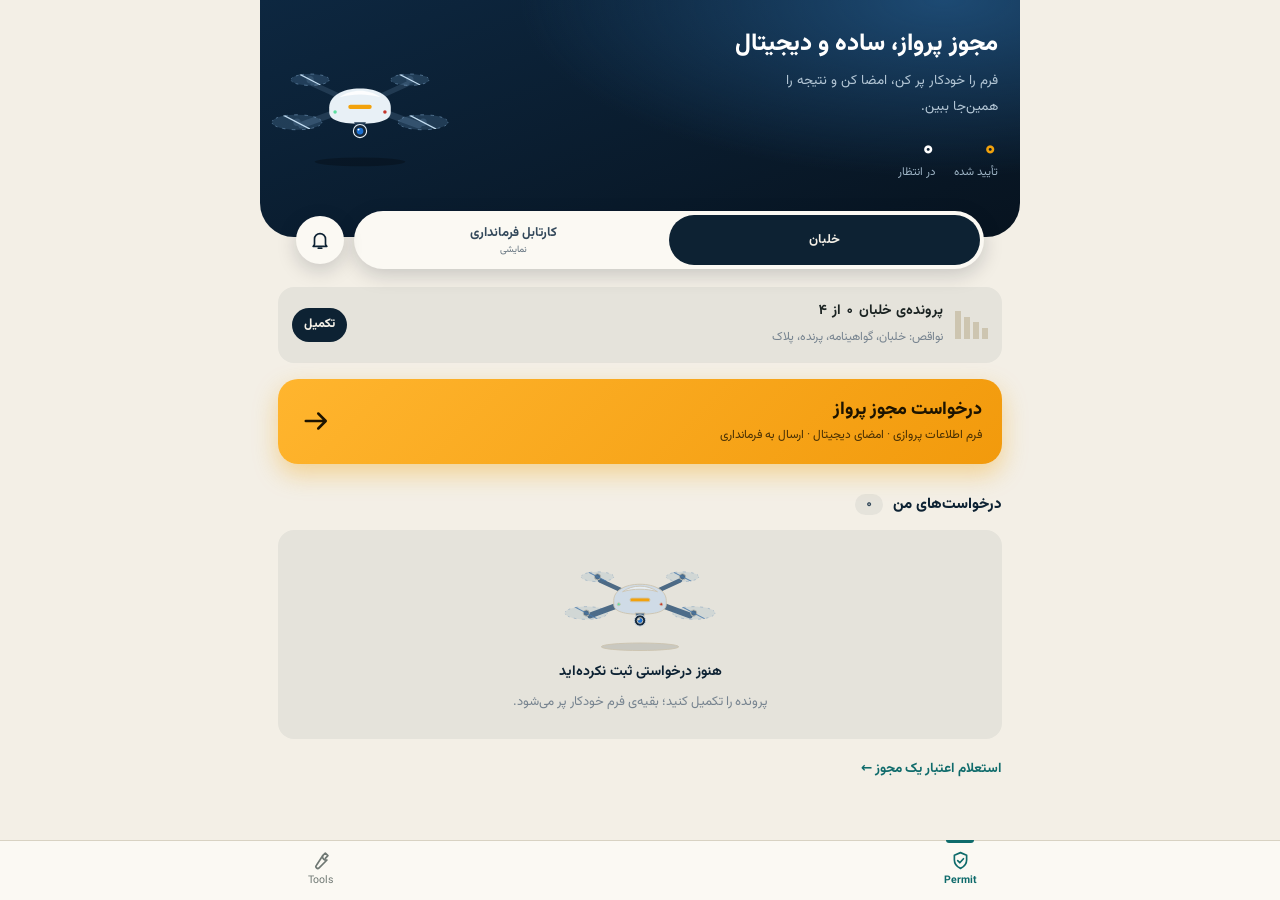
==== commit 8846b264: "Update site: simpler UI with drone illustration" ====
--- a/index.html
+++ b/index.html
@@ -5,8 +5,8 @@
     <meta name="viewport" content="width=device-width, initial-scale=1.0, viewport-fit=cover" />
     <meta name="theme-color" content="#0f6b6b" />
     <title>فتوگرامتری‌یار</title>
-    <script type="module" crossorigin src="./assets/index-D38oJvpt.js"></script>
-    <link rel="stylesheet" crossorigin href="./assets/index-D-Cf4jxu.css">
+    <script type="module" crossorigin src="./assets/index-DOnlxGsy.js"></script>
+    <link rel="stylesheet" crossorigin href="./assets/index-DcyWv-38.css">
   </head>
   <body>
     <div id="root"></div>
--- a/assets/index-DcyWv-38.css
+++ b/assets/index-DcyWv-38.css
@@ -0,0 +1 @@
+@font-face{font-family:Vazirmatn;src:url(./Vazirmatn-Thin-DdUiS1cj.woff2) format("woff2");font-weight:100;font-style:normal;font-display:swap}@font-face{font-family:Vazirmatn;src:url(./Vazirmatn-ExtraLight-DNfybfsL.woff2) format("woff2");font-weight:200;font-style:normal;font-display:swap}@font-face{font-family:Vazirmatn;src:url(./Vazirmatn-Light-Byrs-DlH.woff2) format("woff2");font-weight:300;font-style:normal;font-display:swap}@font-face{font-family:Vazirmatn;src:url(./Vazirmatn-Regular-CtGL0YI-.woff2) format("woff2");font-weight:400;font-style:normal;font-display:swap}@font-face{font-family:Vazirmatn;src:url(./Vazirmatn-Medium-D86t5Axy.woff2) format("woff2");font-weight:500;font-style:normal;font-display:swap}@font-face{font-family:Vazirmatn;src:url(./Vazirmatn-SemiBold-26ZP1ILp.woff2) format("woff2");font-weight:600;font-style:normal;font-display:swap}@font-face{font-family:Vazirmatn;src:url(./Vazirmatn-Bold-_OhAJEdh.woff2) format("woff2");font-weight:700;font-style:normal;font-display:swap}@font-face{font-family:Vazirmatn;src:url(./Vazirmatn-ExtraBold-DCjt2qDm.woff2) format("woff2");font-weight:800;font-style:normal;font-display:swap}@font-face{font-family:Vazirmatn;src:url(./Vazirmatn-Black-DA1YqYMq.woff2) format("woff2");font-weight:900;font-style:normal;font-display:swap}@font-face{font-family:KaTeX_AMS;font-style:normal;font-weight:400;src:url(./KaTeX_AMS-Regular-BQhdFMY1.woff2) format("woff2"),url(./KaTeX_AMS-Regular-DMm9YOAa.woff) format("woff"),url(./KaTeX_AMS-Regular-DRggAlZN.ttf) format("truetype")}@font-face{font-family:KaTeX_Caligraphic;font-style:normal;font-weight:700;src:url(./KaTeX_Caligraphic-Bold-Dq_IR9rO.woff2) format("woff2"),url(./KaTeX_Caligraphic-Bold-BEiXGLvX.woff) format("woff"),url(./KaTeX_Caligraphic-Bold-ATXxdsX0.ttf) format("truetype")}@font-face{font-family:KaTeX_Caligraphic;font-style:normal;font-weight:400;src:url(./KaTeX_Caligraphic-Regular-Di6jR-x-.woff2) format("woff2"),url(./KaTeX_Caligraphic-Regular-CTRA-rTL.woff) format("woff"),url(./KaTeX_Caligraphic-Regular-wX97UBjC.ttf) format("truetype")}@font-face{font-family:KaTeX_Fraktur;font-style:normal;font-weight:700;src:url(./KaTeX_Fraktur-Bold-CL6g_b3V.woff2) format("woff2"),url(./KaTeX_Fraktur-Bold-BsDP51OF.woff) format("woff"),url(./KaTeX_Fraktur-Bold-BdnERNNW.ttf) format("truetype")}@font-face{font-family:KaTeX_Fraktur;font-style:normal;font-weight:400;src:url(./KaTeX_Fraktur-Regular-CTYiF6lA.woff2) format("woff2"),url(./KaTeX_Fraktur-Regular-Dxdc4cR9.woff) format("woff"),url(./KaTeX_Fraktur-Regular-CB_wures.ttf) format("truetype")}@font-face{font-family:KaTeX_Main;font-style:normal;font-weight:700;src:url(./KaTeX_Main-Bold-Cx986IdX.woff2) format("woff2"),url(./KaTeX_Main-Bold-Jm3AIy58.woff) format("woff"),url(./KaTeX_Main-Bold-waoOVXN0.ttf) format("truetype")}@font-face{font-family:KaTeX_Main;font-style:italic;font-weight:700;src:url(./KaTeX_Main-BoldItalic-DxDJ3AOS.woff2) format("woff2"),url(./KaTeX_Main-BoldItalic-SpSLRI95.woff) format("woff"),url(./KaTeX_Main-BoldItalic-DzxPMmG6.ttf) format("truetype")}@font-face{font-family:KaTeX_Main;font-style:italic;font-weight:400;src:url(./KaTeX_Main-Italic-NWA7e6Wa.woff2) format("woff2"),url(./KaTeX_Main-Italic-BMLOBm91.woff) format("woff"),url(./KaTeX_Main-Italic-3WenGoN9.ttf) format("truetype")}@font-face{font-family:KaTeX_Main;font-style:normal;font-weight:400;src:url(./KaTeX_Main-Regular-B22Nviop.woff2) format("woff2"),url(./KaTeX_Main-Regular-Dr94JaBh.woff) format("woff"),url(./KaTeX_Main-Regular-ypZvNtVU.ttf) format("truetype")}@font-face{font-family:KaTeX_Math;font-style:italic;font-weight:700;src:url(./KaTeX_Math-BoldItalic-CZnvNsCZ.woff2) format("woff2"),url(./KaTeX_Math-BoldItalic-iY-2wyZ7.woff) format("woff"),url(./KaTeX_Math-BoldItalic-B3XSjfu4.ttf) format("truetype")}@font-face{font-family:KaTeX_Math;font-style:italic;font-weight:400;src:url(./KaTeX_Math-Italic-t53AETM-.woff2) format("woff2"),url(./KaTeX_Math-Italic-DA0__PXp.woff) format("woff"),url(./KaTeX_Math-Italic-flOr_0UB.ttf) format("truetype")}@font-face{font-family:KaTeX_SansSerif;font-style:normal;font-weight:700;src:url(./KaTeX_SansSerif-Bold-D1sUS0GD.woff2) format("woff2"),url(./KaTeX_SansSerif-Bold-DbIhKOiC.woff) format("woff"),url(./KaTeX_SansSerif-Bold-CFMepnvq.ttf) format("truetype")}@font-face{font-family:KaTeX_SansSerif;font-style:italic;font-weight:400;src:url(./KaTeX_SansSerif-Italic-C3H0VqGB.woff2) format("woff2"),url(./KaTeX_SansSerif-Italic-DN2j7dab.woff) format("woff"),url(./KaTeX_SansSerif-Italic-YYjJ1zSn.ttf) format("truetype")}@font-face{font-family:KaTeX_SansSerif;font-style:normal;font-weight:400;src:url(./KaTeX_SansSerif-Regular-DDBCnlJ7.woff2) format("woff2"),url(./KaTeX_SansSerif-Regular-CS6fqUqJ.woff) format("woff"),url(./KaTeX_SansSerif-Regular-BNo7hRIc.ttf) format("truetype")}@font-face{font-family:KaTeX_Script;font-style:normal;font-weight:400;src:url(./KaTeX_Script-Regular-D3wIWfF6.woff2) format("woff2"),url(./KaTeX_Script-Regular-D5yQViql.woff) format("woff"),url(./KaTeX_Script-Regular-C5JkGWo-.ttf) format("truetype")}@font-face{font-family:KaTeX_Size1;font-style:normal;font-weight:400;src:url(./KaTeX_Size1-Regular-mCD8mA8B.woff2) format("woff2"),url(./KaTeX_Size1-Regular-C195tn64.woff) format("woff"),url(./KaTeX_Size1-Regular-Dbsnue_I.ttf) format("truetype")}@font-face{font-family:KaTeX_Size2;font-style:normal;font-weight:400;src:url(./KaTeX_Size2-Regular-Dy4dx90m.woff2) format("woff2"),url(./KaTeX_Size2-Regular-oD1tc_U0.woff) format("woff"),url(./KaTeX_Size2-Regular-B7gKUWhC.ttf) format("truetype")}@font-face{font-family:KaTeX_Size3;font-style:normal;font-weight:400;src:url([data-uri]) format("woff2"),url(./KaTeX_Size3-Regular-CTq5MqoE.woff) format("woff"),url(./KaTeX_Size3-Regular-DgpXs0kz.ttf) format("truetype")}@font-face{font-family:KaTeX_Size4;font-style:normal;font-weight:400;src:url(./KaTeX_Size4-Regular-Dl5lxZxV.woff2) format("woff2"),url(./KaTeX_Size4-Regular-BF-4gkZK.woff) format("woff"),url(./KaTeX_Size4-Regular-DWFBv043.ttf) format("truetype")}@font-face{font-family:KaTeX_Typewriter;font-style:normal;font-weight:400;src:url(./KaTeX_Typewriter-Regular-CO6r4hn1.woff2) format("woff2"),url(./KaTeX_Typewriter-Regular-C0xS9mPB.woff) format("woff"),url(./KaTeX_Typewriter-Regular-D3Ib7_Hf.ttf) format("truetype")}.katex{font: 1.21em KaTeX_Main,Times New Roman,serif;line-height:1.2;text-indent:0;text-rendering:auto}.katex *{-ms-high-contrast-adjust:none!important;border-color:currentColor}.katex .katex-version:after{content:"0.16.11"}.katex .katex-mathml{clip:rect(1px,1px,1px,1px);border:0;height:1px;overflow:hidden;padding:0;position:absolute;width:1px}.katex .katex-html>.newline{display:block}.katex .base{position:relative;white-space:nowrap;width:-webkit-min-content;width:-moz-min-content;width:min-content}.katex .base,.katex .strut{display:inline-block}.katex .textbf{font-weight:700}.katex .textit{font-style:italic}.katex .textrm{font-family:KaTeX_Main}.katex .textsf{font-family:KaTeX_SansSerif}.katex .texttt{font-family:KaTeX_Typewriter}.katex .mathnormal{font-family:KaTeX_Math;font-style:italic}.katex .mathit{font-family:KaTeX_Main;font-style:italic}.katex .mathrm{font-style:normal}.katex .mathbf{font-family:KaTeX_Main;font-weight:700}.katex .boldsymbol{font-family:KaTeX_Math;font-style:italic;font-weight:700}.katex .amsrm,.katex .mathbb,.katex .textbb{font-family:KaTeX_AMS}.katex .mathcal{font-family:KaTeX_Caligraphic}.katex .mathfrak,.katex .textfrak{font-family:KaTeX_Fraktur}.katex .mathboldfrak,.katex .textboldfrak{font-family:KaTeX_Fraktur;font-weight:700}.katex .mathtt{font-family:KaTeX_Typewriter}.katex .mathscr,.katex .textscr{font-family:KaTeX_Script}.katex .mathsf,.katex .textsf{font-family:KaTeX_SansSerif}.katex .mathboldsf,.katex .textboldsf{font-family:KaTeX_SansSerif;font-weight:700}.katex .mathitsf,.katex .textitsf{font-family:KaTeX_SansSerif;font-style:italic}.katex .mainrm{font-family:KaTeX_Main;font-style:normal}.katex .vlist-t{border-collapse:collapse;display:inline-table;table-layout:fixed}.katex .vlist-r{display:table-row}.katex .vlist{display:table-cell;position:relative;vertical-align:bottom}.katex .vlist>span{display:block;height:0;position:relative}.katex .vlist>span>span{display:inline-block}.katex .vlist>span>.pstrut{overflow:hidden;width:0}.katex .vlist-t2{margin-right:-2px}.katex .vlist-s{display:table-cell;font-size:1px;min-width:2px;vertical-align:bottom;width:2px}.katex .vbox{align-items:baseline;display:inline-flex;flex-direction:column}.katex .hbox{width:100%}.katex .hbox,.katex .thinbox{display:inline-flex;flex-direction:row}.katex .thinbox{max-width:0;width:0}.katex .msupsub{text-align:left}.katex .mfrac>span>span{text-align:center}.katex .mfrac .frac-line{border-bottom-style:solid;display:inline-block;width:100%}.katex .hdashline,.katex .hline,.katex .mfrac .frac-line,.katex .overline .overline-line,.katex .rule,.katex .underline .underline-line{min-height:1px}.katex .mspace{display:inline-block}.katex .clap,.katex .llap,.katex .rlap{position:relative;width:0}.katex .clap>.inner,.katex .llap>.inner,.katex .rlap>.inner{position:absolute}.katex .clap>.fix,.katex .llap>.fix,.katex .rlap>.fix{display:inline-block}.katex .llap>.inner{right:0}.katex .clap>.inner,.katex .rlap>.inner{left:0}.katex .clap>.inner>span{margin-left:-50%;margin-right:50%}.katex .rule{border:0 solid;display:inline-block;position:relative}.katex .hline,.katex .overline .overline-line,.katex .underline .underline-line{border-bottom-style:solid;display:inline-block;width:100%}.katex .hdashline{border-bottom-style:dashed;display:inline-block;width:100%}.katex .sqrt>.root{margin-left:.2777777778em;margin-right:-.5555555556em}.katex .fontsize-ensurer.reset-size1.size1,.katex .sizing.reset-size1.size1{font-size:1em}.katex .fontsize-ensurer.reset-size1.size2,.katex .sizing.reset-size1.size2{font-size:1.2em}.katex .fontsize-ensurer.reset-size1.size3,.katex .sizing.reset-size1.size3{font-size:1.4em}.katex .fontsize-ensurer.reset-size1.size4,.katex .sizing.reset-size1.size4{font-size:1.6em}.katex .fontsize-ensurer.reset-size1.size5,.katex .sizing.reset-size1.size5{font-size:1.8em}.katex .fontsize-ensurer.reset-size1.size6,.katex .sizing.reset-size1.size6{font-size:2em}.katex .fontsize-ensurer.reset-size1.size7,.katex .sizing.reset-size1.size7{font-size:2.4em}.katex .fontsize-ensurer.reset-size1.size8,.katex .sizing.reset-size1.size8{font-size:2.88em}.katex .fontsize-ensurer.reset-size1.size9,.katex .sizing.reset-size1.size9{font-size:3.456em}.katex .fontsize-ensurer.reset-size1.size10,.katex .sizing.reset-size1.size10{font-size:4.148em}.katex .fontsize-ensurer.reset-size1.size11,.katex .sizing.reset-size1.size11{font-size:4.976em}.katex .fontsize-ensurer.reset-size2.size1,.katex .sizing.reset-size2.size1{font-size:.8333333333em}.katex .fontsize-ensurer.reset-size2.size2,.katex .sizing.reset-size2.size2{font-size:1em}.katex .fontsize-ensurer.reset-size2.size3,.katex .sizing.reset-size2.size3{font-size:1.1666666667em}.katex .fontsize-ensurer.reset-size2.size4,.katex .sizing.reset-size2.size4{font-size:1.3333333333em}.katex .fontsize-ensurer.reset-size2.size5,.katex .sizing.reset-size2.size5{font-size:1.5em}.katex .fontsize-ensurer.reset-size2.size6,.katex .sizing.reset-size2.size6{font-size:1.6666666667em}.katex .fontsize-ensurer.reset-size2.size7,.katex .sizing.reset-size2.size7{font-size:2em}.katex .fontsize-ensurer.reset-size2.size8,.katex .sizing.reset-size2.size8{font-size:2.4em}.katex .fontsize-ensurer.reset-size2.size9,.katex .sizing.reset-size2.size9{font-size:2.88em}.katex .fontsize-ensurer.reset-size2.size10,.katex .sizing.reset-size2.size10{font-size:3.4566666667em}.katex .fontsize-ensurer.reset-size2.size11,.katex .sizing.reset-size2.size11{font-size:4.1466666667em}.katex .fontsize-ensurer.reset-size3.size1,.katex .sizing.reset-size3.size1{font-size:.7142857143em}.katex .fontsize-ensurer.reset-size3.size2,.katex .sizing.reset-size3.size2{font-size:.8571428571em}.katex .fontsize-ensurer.reset-size3.size3,.katex .sizing.reset-size3.size3{font-size:1em}.katex .fontsize-ensurer.reset-size3.size4,.katex .sizing.reset-size3.size4{font-size:1.1428571429em}.katex .fontsize-ensurer.reset-size3.size5,.katex .sizing.reset-size3.size5{font-size:1.2857142857em}.katex .fontsize-ensurer.reset-size3.size6,.katex .sizing.reset-size3.size6{font-size:1.4285714286em}.katex .fontsize-ensurer.reset-size3.size7,.katex .sizing.reset-size3.size7{font-size:1.7142857143em}.katex .fontsize-ensurer.reset-size3.size8,.katex .sizing.reset-size3.size8{font-size:2.0571428571em}.katex .fontsize-ensurer.reset-size3.size9,.katex .sizing.reset-size3.size9{font-size:2.4685714286em}.katex .fontsize-ensurer.reset-size3.size10,.katex .sizing.reset-size3.size10{font-size:2.9628571429em}.katex .fontsize-ensurer.reset-size3.size11,.katex .sizing.reset-size3.size11{font-size:3.5542857143em}.katex .fontsize-ensurer.reset-size4.size1,.katex .sizing.reset-size4.size1{font-size:.625em}.katex .fontsize-ensurer.reset-size4.size2,.katex .sizing.reset-size4.size2{font-size:.75em}.katex .fontsize-ensurer.reset-size4.size3,.katex .sizing.reset-size4.size3{font-size:.875em}.katex .fontsize-ensurer.reset-size4.size4,.katex .sizing.reset-size4.size4{font-size:1em}.katex .fontsize-ensurer.reset-size4.size5,.katex .sizing.reset-size4.size5{font-size:1.125em}.katex .fontsize-ensurer.reset-size4.size6,.katex .sizing.reset-size4.size6{font-size:1.25em}.katex .fontsize-ensurer.reset-size4.size7,.katex .sizing.reset-size4.size7{font-size:1.5em}.katex .fontsize-ensurer.reset-size4.size8,.katex .sizing.reset-size4.size8{font-size:1.8em}.katex .fontsize-ensurer.reset-size4.size9,.katex .sizing.reset-size4.size9{font-size:2.16em}.katex .fontsize-ensurer.reset-size4.size10,.katex .sizing.reset-size4.size10{font-size:2.5925em}.katex .fontsize-ensurer.reset-size4.size11,.katex .sizing.reset-size4.size11{font-size:3.11em}.katex .fontsize-ensurer.reset-size5.size1,.katex .sizing.reset-size5.size1{font-size:.5555555556em}.katex .fontsize-ensurer.reset-size5.size2,.katex .sizing.reset-size5.size2{font-size:.6666666667em}.katex .fontsize-ensurer.reset-size5.size3,.katex .sizing.reset-size5.size3{font-size:.7777777778em}.katex .fontsize-ensurer.reset-size5.size4,.katex .sizing.reset-size5.size4{font-size:.8888888889em}.katex .fontsize-ensurer.reset-size5.size5,.katex .sizing.reset-size5.size5{font-size:1em}.katex .fontsize-ensurer.reset-size5.size6,.katex .sizing.reset-size5.size6{font-size:1.1111111111em}.katex .fontsize-ensurer.reset-size5.size7,.katex .sizing.reset-size5.size7{font-size:1.3333333333em}.katex .fontsize-ensurer.reset-size5.size8,.katex .sizing.reset-size5.size8{font-size:1.6em}.katex .fontsize-ensurer.reset-size5.size9,.katex .sizing.reset-size5.size9{font-size:1.92em}.katex .fontsize-ensurer.reset-size5.size10,.katex .sizing.reset-size5.size10{font-size:2.3044444444em}.katex .fontsize-ensurer.reset-size5.size11,.katex .sizing.reset-size5.size11{font-size:2.7644444444em}.katex .fontsize-ensurer.reset-size6.size1,.katex .sizing.reset-size6.size1{font-size:.5em}.katex .fontsize-ensurer.reset-size6.size2,.katex .sizing.reset-size6.size2{font-size:.6em}.katex .fontsize-ensurer.reset-size6.size3,.katex .sizing.reset-size6.size3{font-size:.7em}.katex .fontsize-ensurer.reset-size6.size4,.katex .sizing.reset-size6.size4{font-size:.8em}.katex .fontsize-ensurer.reset-size6.size5,.katex .sizing.reset-size6.size5{font-size:.9em}.katex .fontsize-ensurer.reset-size6.size6,.katex .sizing.reset-size6.size6{font-size:1em}.katex .fontsize-ensurer.reset-size6.size7,.katex .sizing.reset-size6.size7{font-size:1.2em}.katex .fontsize-ensurer.reset-size6.size8,.katex .sizing.reset-size6.size8{font-size:1.44em}.katex .fontsize-ensurer.reset-size6.size9,.katex .sizing.reset-size6.size9{font-size:1.728em}.katex .fontsize-ensurer.reset-size6.size10,.katex .sizing.reset-size6.size10{font-size:2.074em}.katex .fontsize-ensurer.reset-size6.size11,.katex .sizing.reset-size6.size11{font-size:2.488em}.katex .fontsize-ensurer.reset-size7.size1,.katex .sizing.reset-size7.size1{font-size:.4166666667em}.katex .fontsize-ensurer.reset-size7.size2,.katex .sizing.reset-size7.size2{font-size:.5em}.katex .fontsize-ensurer.reset-size7.size3,.katex .sizing.reset-size7.size3{font-size:.5833333333em}.katex .fontsize-ensurer.reset-size7.size4,.katex .sizing.reset-size7.size4{font-size:.6666666667em}.katex .fontsize-ensurer.reset-size7.size5,.katex .sizing.reset-size7.size5{font-size:.75em}.katex .fontsize-ensurer.reset-size7.size6,.katex .sizing.reset-size7.size6{font-size:.8333333333em}.katex .fontsize-ensurer.reset-size7.size7,.katex .sizing.reset-size7.size7{font-size:1em}.katex .fontsize-ensurer.reset-size7.size8,.katex .sizing.reset-size7.size8{font-size:1.2em}.katex .fontsize-ensurer.reset-size7.size9,.katex .sizing.reset-size7.size9{font-size:1.44em}.katex .fontsize-ensurer.reset-size7.size10,.katex .sizing.reset-size7.size10{font-size:1.7283333333em}.katex .fontsize-ensurer.reset-size7.size11,.katex .sizing.reset-size7.size11{font-size:2.0733333333em}.katex .fontsize-ensurer.reset-size8.size1,.katex .sizing.reset-size8.size1{font-size:.3472222222em}.katex .fontsize-ensurer.reset-size8.size2,.katex .sizing.reset-size8.size2{font-size:.4166666667em}.katex .fontsize-ensurer.reset-size8.size3,.katex .sizing.reset-size8.size3{font-size:.4861111111em}.katex .fontsize-ensurer.reset-size8.size4,.katex .sizing.reset-size8.size4{font-size:.5555555556em}.katex .fontsize-ensurer.reset-size8.size5,.katex .sizing.reset-size8.size5{font-size:.625em}.katex .fontsize-ensurer.reset-size8.size6,.katex .sizing.reset-size8.size6{font-size:.6944444444em}.katex .fontsize-ensurer.reset-size8.size7,.katex .sizing.reset-size8.size7{font-size:.8333333333em}.katex .fontsize-ensurer.reset-size8.size8,.katex .sizing.reset-size8.size8{font-size:1em}.katex .fontsize-ensurer.reset-size8.size9,.katex .sizing.reset-size8.size9{font-size:1.2em}.katex .fontsize-ensurer.reset-size8.size10,.katex .sizing.reset-size8.size10{font-size:1.4402777778em}.katex .fontsize-ensurer.reset-size8.size11,.katex .sizing.reset-size8.size11{font-size:1.7277777778em}.katex .fontsize-ensurer.reset-size9.size1,.katex .sizing.reset-size9.size1{font-size:.2893518519em}.katex .fontsize-ensurer.reset-size9.size2,.katex .sizing.reset-size9.size2{font-size:.3472222222em}.katex .fontsize-ensurer.reset-size9.size3,.katex .sizing.reset-size9.size3{font-size:.4050925926em}.katex .fontsize-ensurer.reset-size9.size4,.katex .sizing.reset-size9.size4{font-size:.462962963em}.katex .fontsize-ensurer.reset-size9.size5,.katex .sizing.reset-size9.size5{font-size:.5208333333em}.katex .fontsize-ensurer.reset-size9.size6,.katex .sizing.reset-size9.size6{font-size:.5787037037em}.katex .fontsize-ensurer.reset-size9.size7,.katex .sizing.reset-size9.size7{font-size:.6944444444em}.katex .fontsize-ensurer.reset-size9.size8,.katex .sizing.reset-size9.size8{font-size:.8333333333em}.katex .fontsize-ensurer.reset-size9.size9,.katex .sizing.reset-size9.size9{font-size:1em}.katex .fontsize-ensurer.reset-size9.size10,.katex .sizing.reset-size9.size10{font-size:1.2002314815em}.katex .fontsize-ensurer.reset-size9.size11,.katex .sizing.reset-size9.size11{font-size:1.4398148148em}.katex .fontsize-ensurer.reset-size10.size1,.katex .sizing.reset-size10.size1{font-size:.2410800386em}.katex .fontsize-ensurer.reset-size10.size2,.katex .sizing.reset-size10.size2{font-size:.2892960463em}.katex .fontsize-ensurer.reset-size10.size3,.katex .sizing.reset-size10.size3{font-size:.337512054em}.katex .fontsize-ensurer.reset-size10.size4,.katex .sizing.reset-size10.size4{font-size:.3857280617em}.katex .fontsize-ensurer.reset-size10.size5,.katex .sizing.reset-size10.size5{font-size:.4339440694em}.katex .fontsize-ensurer.reset-size10.size6,.katex .sizing.reset-size10.size6{font-size:.4821600771em}.katex .fontsize-ensurer.reset-size10.size7,.katex .sizing.reset-size10.size7{font-size:.5785920926em}.katex .fontsize-ensurer.reset-size10.size8,.katex .sizing.reset-size10.size8{font-size:.6943105111em}.katex .fontsize-ensurer.reset-size10.size9,.katex .sizing.reset-size10.size9{font-size:.8331726133em}.katex .fontsize-ensurer.reset-size10.size10,.katex .sizing.reset-size10.size10{font-size:1em}.katex .fontsize-ensurer.reset-size10.size11,.katex .sizing.reset-size10.size11{font-size:1.1996142719em}.katex .fontsize-ensurer.reset-size11.size1,.katex .sizing.reset-size11.size1{font-size:.2009646302em}.katex .fontsize-ensurer.reset-size11.size2,.katex .sizing.reset-size11.size2{font-size:.2411575563em}.katex .fontsize-ensurer.reset-size11.size3,.katex .sizing.reset-size11.size3{font-size:.2813504823em}.katex .fontsize-ensurer.reset-size11.size4,.katex .sizing.reset-size11.size4{font-size:.3215434084em}.katex .fontsize-ensurer.reset-size11.size5,.katex .sizing.reset-size11.size5{font-size:.3617363344em}.katex .fontsize-ensurer.reset-size11.size6,.katex .sizing.reset-size11.size6{font-size:.4019292605em}.katex .fontsize-ensurer.reset-size11.size7,.katex .sizing.reset-size11.size7{font-size:.4823151125em}.katex .fontsize-ensurer.reset-size11.size8,.katex .sizing.reset-size11.size8{font-size:.578778135em}.katex .fontsize-ensurer.reset-size11.size9,.katex .sizing.reset-size11.size9{font-size:.6945337621em}.katex .fontsize-ensurer.reset-size11.size10,.katex .sizing.reset-size11.size10{font-size:.8336012862em}.katex .fontsize-ensurer.reset-size11.size11,.katex .sizing.reset-size11.size11{font-size:1em}.katex .delimsizing.size1{font-family:KaTeX_Size1}.katex .delimsizing.size2{font-family:KaTeX_Size2}.katex .delimsizing.size3{font-family:KaTeX_Size3}.katex .delimsizing.size4{font-family:KaTeX_Size4}.katex .delimsizing.mult .delim-size1>span{font-family:KaTeX_Size1}.katex .delimsizing.mult .delim-size4>span{font-family:KaTeX_Size4}.katex .nulldelimiter{display:inline-block;width:.12em}.katex .delimcenter,.katex .op-symbol{position:relative}.katex .op-symbol.small-op{font-family:KaTeX_Size1}.katex .op-symbol.large-op{font-family:KaTeX_Size2}.katex .accent>.vlist-t,.katex .op-limits>.vlist-t{text-align:center}.katex .accent .accent-body{position:relative}.katex .accent .accent-body:not(.accent-full){width:0}.katex .overlay{display:block}.katex .mtable .vertical-separator{display:inline-block;min-width:1px}.katex .mtable .arraycolsep{display:inline-block}.katex .mtable .col-align-c>.vlist-t{text-align:center}.katex .mtable .col-align-l>.vlist-t{text-align:left}.katex .mtable .col-align-r>.vlist-t{text-align:right}.katex .svg-align{text-align:left}.katex svg{fill:currentColor;stroke:currentColor;fill-rule:nonzero;fill-opacity:1;stroke-width:1;stroke-linecap:butt;stroke-linejoin:miter;stroke-miterlimit:4;stroke-dasharray:none;stroke-dashoffset:0;stroke-opacity:1;display:block;height:inherit;position:absolute;width:100%}.katex svg path{stroke:none}.katex img{border-style:none;max-height:none;max-width:none;min-height:0;min-width:0}.katex .stretchy{display:block;overflow:hidden;position:relative;width:100%}.katex .stretchy:after,.katex .stretchy:before{content:""}.katex .hide-tail{overflow:hidden;position:relative;width:100%}.katex .halfarrow-left{left:0;overflow:hidden;position:absolute;width:50.2%}.katex .halfarrow-right{overflow:hidden;position:absolute;right:0;width:50.2%}.katex .brace-left{left:0;overflow:hidden;position:absolute;width:25.1%}.katex .brace-center{left:25%;overflow:hidden;position:absolute;width:50%}.katex .brace-right{overflow:hidden;position:absolute;right:0;width:25.1%}.katex .x-arrow-pad{padding:0 .5em}.katex .cd-arrow-pad{padding:0 .55556em 0 .27778em}.katex .mover,.katex .munder,.katex .x-arrow{text-align:center}.katex .boxpad{padding:0 .3em}.katex .fbox,.katex .fcolorbox{border:.04em solid;box-sizing:border-box}.katex .cancel-pad{padding:0 .2em}.katex .cancel-lap{margin-left:-.2em;margin-right:-.2em}.katex .sout{border-bottom-style:solid;border-bottom-width:.08em}.katex .angl{border-right:.049em solid;border-top:.049em solid;box-sizing:border-box;margin-right:.03889em}.katex .anglpad{padding:0 .03889em}.katex .eqn-num:before{content:"(" counter(katexEqnNo) ")";counter-increment:katexEqnNo}.katex .mml-eqn-num:before{content:"(" counter(mmlEqnNo) ")";counter-increment:mmlEqnNo}.katex .mtr-glue{width:50%}.katex .cd-vert-arrow{display:inline-block;position:relative}.katex .cd-label-left{display:inline-block;position:absolute;right:calc(50% + .3em);text-align:left}.katex .cd-label-right{display:inline-block;left:calc(50% + .3em);position:absolute;text-align:right}.katex-display{display:block;margin:1em 0;text-align:center}.katex-display>.katex{display:block;text-align:center;white-space:nowrap}.katex-display>.katex>.katex-html{display:block;position:relative}.katex-display>.katex>.katex-html>.tag{position:absolute;right:0}.katex-display.leqno>.katex>.katex-html>.tag{left:0;right:auto}.katex-display.fleqn>.katex{padding-left:2em;text-align:left}body{counter-reset:katexEqnNo mmlEqnNo}:root{--fs: 1;--bg: #f3efe6;--surface: #fbf9f3;--surface-2: #ebe6d9;--ink: #1b2322;--ink-2: #434e4b;--muted: #6f7873;--line: #d8d2c2;--accent: #0f6b6b;--accent-ink: #f7f4ea;--accent-soft: #d5e6e0;--gold: #b3811c;--good: #2f7a4d;--good-soft: #dbebdd;--paper: #f6f1e4;--mark: #f2d77b;--code-bg: #ebe6d9;--radius: 8px;--tabs-h: 60px;--bar-h: 76px;color-scheme:light}[data-theme=dark]{--bg: #0e1514;--surface: #141d1c;--surface-2: #1c2827;--ink: #e7ece6;--ink-2: #b4beb8;--muted: #84908a;--line: #26332f;--accent: #55b3aa;--accent-ink: #0b1514;--accent-soft: #17322f;--gold: #d9aa45;--good: #5cc489;--good-soft: #16332a;--paper: #e9e4d6;--mark: #6b5a14;--code-bg: #1c2827;color-scheme:dark}*{box-sizing:border-box}html,body{margin:0;padding:0}body{background:var(--bg);color:var(--ink);font-family:Vazirmatn,system-ui,sans-serif;font-size:16px;line-height:1.75;-webkit-font-smoothing:antialiased;-webkit-tap-highlight-color:transparent}a{color:inherit;text-decoration:none}button{font:inherit;color:inherit;background:none;border:0;cursor:pointer}button:disabled{opacity:.35;cursor:default}:focus-visible{outline:2px solid var(--accent);outline-offset:2px}svg{width:22px;height:22px;flex-shrink:0}[dir=ltr] .flip,[dir=rtl] .flip-rtl{transform:scaleX(-1)}.page{max-width:760px;margin:0 auto;padding:0 18px calc(var(--tabs-h) + 32px + env(safe-area-inset-bottom));min-height:100vh;animation:enter .24s ease-out}.page.has-cta{padding-bottom:calc(var(--tabs-h) + 100px + env(safe-area-inset-bottom))}.reader-page{padding-bottom:calc(var(--bar-h) + 32px + env(safe-area-inset-bottom))}@keyframes enter{0%{opacity:0;transform:translateY(6px)}}@media (prefers-reduced-motion: reduce){.page{animation:none}*{transition:none!important}}.masthead{display:flex;align-items:center;justify-content:space-between;gap:12px;padding:calc(env(safe-area-inset-top) + 22px) 0 6px}.masthead h1{margin:0;font-size:26px;font-weight:800;line-height:1.4}.masthead.home{display:block;padding-bottom:4px}.masthead.home h1{font-size:32px;line-height:1.3}.masthead.home p{margin:6px 0 0;max-width:34em;font-size:14px;color:var(--ink-2)}.kicker{display:flex;align-items:center;gap:10px;font-size:12px;font-weight:700;color:var(--gold);letter-spacing:.04em}.kicker:before{content:"";width:22px;height:2px;background:var(--gold)}.topbar{position:sticky;top:0;z-index:10;display:flex;align-items:center;gap:6px;margin:0 -18px;padding:calc(env(safe-area-inset-top) + 8px) 12px 8px;background:color-mix(in srgb,var(--bg) 94%,transparent);-webkit-backdrop-filter:blur(10px);backdrop-filter:blur(10px);border-bottom:1px solid var(--line)}.topbar h1{flex:1;margin:0;font-size:16px;font-weight:700;white-space:nowrap;overflow:hidden;text-overflow:ellipsis}.icon-btn{width:44px;height:44px;display:grid;place-items:center;border-radius:8px}.icon-btn:active{background:var(--surface-2)}.read-progress{position:sticky;top:calc(env(safe-area-inset-top) + 61px);z-index:9;height:2px;margin:0 -18px;background:var(--line)}.read-progress i{display:block;height:100%;background:var(--gold)}.tabs{position:fixed;inset-inline:0;bottom:0;z-index:20;display:flex;justify-content:space-around;height:calc(var(--tabs-h) + env(safe-area-inset-bottom));padding-bottom:env(safe-area-inset-bottom);background:var(--surface);border-top:1px solid var(--line)}.tabs a{position:relative;flex:1;display:flex;flex-direction:column;align-items:center;justify-content:center;gap:1px;font-size:11.5px;color:var(--muted)}.tabs a.on{color:var(--accent);font-weight:700}.tabs a.on:before{content:"";position:absolute;top:-1px;width:28px;height:3px;border-radius:0 0 3px 3px;background:var(--accent)}.tabs a:active{background:var(--surface-2)}.toast{position:fixed;z-index:40;inset-inline:0;margin:0 auto;width:max-content;max-width:86vw;bottom:calc(var(--tabs-h) + env(safe-area-inset-bottom) + 18px);padding:10px 18px;border-radius:8px;background:var(--ink);color:var(--bg);font-size:14px;animation:enter .18s ease-out}.sec{display:flex;align-items:center;gap:12px;margin:28px 0 12px;font-size:13px;font-weight:700;color:var(--muted)}.sec:after{content:"";flex:1;height:1px;background:var(--line)}.sec.with-cover{color:var(--ink);font-size:15px}.eyebrow{font-size:12px;color:var(--muted);display:block}.meta{font-size:12px;color:var(--muted);display:flex;align-items:center;gap:8px;flex-wrap:wrap}.tag{font-size:11px;font-weight:700;padding:0 7px;border-radius:4px;background:var(--accent-soft);color:var(--accent)}.lock svg{width:17px;height:17px;opacity:.55}.pending{font-style:normal;font-size:10px;margin-inline-start:6px;padding:0 5px;border:1px solid var(--line);border-radius:4px;color:var(--muted)}.box{margin:14px 0;padding:16px;border-radius:var(--radius);background:var(--surface);border:1px solid var(--line)}.box h3{margin:0 0 10px;font-size:15px}.cover{position:relative;overflow:hidden;flex-shrink:0;color:var(--paper);background:var(--hue);border-radius:6px}.cover .art,.c-hero>.art{position:absolute;top:0;right:0;bottom:0;left:0;width:100%;height:100%}.cover.sm{width:40px;height:40px;border-radius:6px}.cover.lg{width:100%;height:96px;border-radius:0}.pbar{height:4px;border-radius:2px;background:var(--surface-2);overflow:hidden;margin:8px 0 4px}.pbar i{display:block;height:100%;background:var(--accent);transition:width .3s}.pbar.good i{background:var(--good)}.cta{display:block;width:100%;text-align:center;padding:13px 16px;border-radius:8px;background:var(--accent);color:var(--accent-ink);font-weight:700}.cta:active{filter:brightness(.92)}.cta.big{padding:15px;margin:16px 0;font-size:16px}.cta.sm{width:auto;padding:10px 16px;font-size:14px;white-space:nowrap}.cta.ghost{background:transparent;color:var(--accent);box-shadow:inset 0 0 0 1.5px var(--accent)}.ok{color:var(--good);font-weight:700}.link{display:block;margin:14px 0 0;padding:6px 0;color:var(--accent);font-weight:700}.banner{display:flex;align-items:center;gap:10px;margin:14px 0 0;padding:12px 14px;border-radius:8px;font-weight:700}.banner.good{background:var(--good-soft);color:var(--good)}.courses{display:grid;gap:14px}.course-card{display:block;overflow:hidden;border-radius:10px;background:var(--surface);border:1px solid var(--line)}.course-card:active{background:var(--surface-2)}.course-info{padding:12px 14px 14px;display:flex;flex-direction:column}.course-info h3{margin:0;font-size:17px;line-height:1.5}.course-info p{margin:0 0 2px;font-size:13px;color:var(--ink-2);line-height:1.6}.resume{display:grid;grid-template-columns:1fr auto;align-items:center;gap:0 12px;overflow:hidden;border-radius:10px;background:var(--surface);border:1px solid var(--line)}.resume .cover{grid-column:1 / -1}.resume-info{padding:12px 0 14px;padding-inline:14px 0;min-width:0;display:flex;flex-direction:column}.resume-info strong{font-size:16px;line-height:1.55}.resume .go{margin-inline-end:14px;width:40px;height:40px;border-radius:8px;display:grid;place-items:center;background:var(--accent);color:var(--accent-ink)}.resume:active{background:var(--surface-2)}.c-hero{position:relative;overflow:hidden;margin:0 -18px;color:var(--paper);background:var(--hue)}.c-hero>.art{opacity:.55}.c-hero-body{position:relative;padding:64px 20px 18px;background:linear-gradient(to top,color-mix(in srgb,var(--hue) 92%,#000) 35%,transparent)}.c-hero h2{margin:0 0 4px;font-size:24px;line-height:1.5}.c-hero p{margin:0;font-size:14px;opacity:.92}.c-stats{display:flex;flex-wrap:wrap;gap:4px 18px;margin-top:12px;font-size:13px;opacity:.95}.c-stats b{font-weight:800}.c-hero .pbar{background:#ffffff40}.c-hero .pbar i{background:var(--paper)}.ctabs,.ltabs{display:flex;gap:20px;margin:6px 0 14px;border-bottom:1px solid var(--line)}.ctabs button,.ltabs button{padding:10px 0;font-weight:700;color:var(--muted);border-bottom:3px solid transparent;margin-bottom:-1px;display:flex;align-items:center;gap:6px}.ctabs button.on,.ltabs button.on{color:var(--ink);border-color:var(--gold)}.ltabs button b{font-size:11px;background:var(--accent-soft);color:var(--accent);border-radius:4px;padding:0 6px;line-height:1.7}.curriculum{list-style:none;padding:0;margin:0;border-top:1px solid var(--line)}.cur-sec{border-bottom:1px solid var(--line)}.cur-head{display:flex;align-items:center;gap:14px;width:100%;text-align:start;padding:13px 2px}.cur-head:active{background:var(--surface-2)}.cur-sec.locked .cur-head{color:var(--muted)}.cur-head .ch-title{flex:1;font-size:15px;font-weight:700;line-height:1.6;display:flex;flex-direction:column}.cur-head .ch-title .meta{font-weight:400}.cur-head .ch-title>.pending{align-self:flex-start;margin:0;font-weight:400}.chev svg{width:20px;height:20px;color:var(--muted);transition:transform .2s}.chev.open svg{transform:rotate(180deg)}.dot{width:30px;height:30px;border-radius:6px;display:grid;place-items:center;flex-shrink:0;border:1px solid var(--line);color:var(--ink-2);font-weight:700;font-size:13px}.dot svg{width:15px;height:15px}.dot.done{background:var(--good);border-color:var(--good);color:#fff}.dot.sm{width:26px;height:26px;font-size:12px}.cur-body{list-style:none;margin:0;padding:0 0 8px}.cur-body a{display:flex;align-items:center;gap:10px;padding:8px 2px;padding-inline-start:44px;font-size:14px;line-height:1.6;color:var(--ink-2)}.cur-body a:active{background:var(--surface-2)}.cur-body li:first-child a{color:var(--accent);font-weight:700}.lec-ic{width:22px;height:22px;display:grid;place-items:center;flex-shrink:0;color:var(--accent)}.lec-ic svg{width:15px;height:15px}.lec-ic.sm{color:var(--muted)}.learn{list-style:none;padding:0;margin:0;display:grid;gap:10px}.learn li{display:flex;gap:10px;align-items:flex-start;font-size:14px;line-height:1.7}.learn li svg{width:16px;height:16px;margin-top:5px;color:var(--accent)}.enroll-bar{position:fixed;inset-inline:0;bottom:calc(var(--tabs-h) + env(safe-area-inset-bottom));z-index:15;display:flex;align-items:center;justify-content:space-between;gap:12px;max-width:760px;margin:0 auto;padding:10px 18px;background:var(--surface);border-top:1px solid var(--line)}.enroll-bar>div{display:flex;flex-direction:column;line-height:1.5;font-size:14px}.notice{margin:12px 0 0;padding:10px 12px;border-radius:6px;background:var(--surface-2);color:var(--ink-2);font-size:13px}.reader{font-size:calc(17px * var(--fs));line-height:1.95;padding-top:18px}.reader[lang=en]{line-height:1.75}.ch-label{color:var(--gold);font-weight:700;font-size:.78em;display:flex;align-items:center;gap:10px;flex-wrap:wrap}.done-chip{display:inline-flex;align-items:center;gap:4px;padding:0 8px;border-radius:4px;background:var(--good-soft);color:var(--good);font-size:.95em}.done-chip svg{width:13px;height:13px}.ch-h1{margin:0 0 14px;font-size:1.55em;line-height:1.45}.reader .ltabs{font-size:15px}.reader p{margin:0 0 .9em;text-align:justify;text-justify:inter-word}.reader[lang=en] p{text-align:start}.heading{display:flex;align-items:flex-start;gap:6px;scroll-margin-top:84px}.heading>span{flex:1}.reader h2{font-size:1.22em;margin:1.7em 0 .5em;line-height:1.5;padding-inline-start:12px;border-inline-start:3px solid var(--gold)}.reader h3{font-size:1.07em;margin:1.3em 0 .4em;line-height:1.55}.reader h4{font-size:1em;margin:1.1em 0 .3em;color:var(--ink-2)}.bm{color:var(--muted);opacity:.4;padding:4px;margin-top:2px}.bm svg{width:18px;height:18px}.bm.on{color:var(--gold);opacity:1}.li{position:relative;padding-inline-start:1.2em;margin:0 0 .45em}.li:before{content:"";position:absolute;inset-inline-start:.2em;top:.85em;width:5px;height:5px;background:var(--accent)}.li.lvl2,.li.lvl3{padding-inline-start:2.2em}.li.lvl2:before,.li.lvl3:before{inset-inline-start:1.2em;background:transparent;border:1.5px solid var(--accent)}.reader code,.snip code{font-family:ui-monospace,Cascadia Code,Menlo,monospace;font-size:.86em;background:var(--code-bg);padding:1px 5px;border-radius:4px}.reader pre{direction:ltr;text-align:left;background:var(--code-bg);border:1px solid var(--line);border-radius:6px;padding:12px 14px;overflow-x:auto;font-size:.78em;line-height:1.55;margin:0 0 1em}.reader pre code{background:none;padding:0;font-size:1em;white-space:pre}.math{overflow-x:auto;overflow-y:hidden;margin:.4em 0 1em;padding:6px 0}.imath{unicode-bidi:isolate;white-space:nowrap}.table-wrap{overflow-x:auto;margin:0 0 1.1em;border:1px solid var(--line);border-radius:6px}table{border-collapse:collapse;width:100%;font-size:.86em;line-height:1.6;background:var(--surface)}th{background:var(--surface-2);font-weight:700;text-align:start}th,td{padding:8px 10px;border-bottom:1px solid var(--line);vertical-align:top;min-width:90px}tr:last-child td{border-bottom:0}mark{background:var(--mark);color:inherit;border-radius:3px}.jump-list{list-style:none;padding:0;margin:0;border-top:1px solid var(--line);font-size:.88em;line-height:1.7}.jump-list li{border-bottom:1px solid var(--line)}.jump-list button{display:flex;gap:8px;align-items:flex-start;width:100%;text-align:start;padding:11px 2px}.jump-list button:active{background:var(--surface-2)}.jump-list li.h3 button{padding-inline-start:22px;color:var(--ink-2)}.jump-list li.h2 button{font-weight:700}.jump-list svg{width:16px;height:16px;margin-top:5px;color:var(--gold)}.lesson-bar{position:fixed;inset-inline:0;bottom:0;z-index:20;display:flex;align-items:center;gap:10px;max-width:760px;margin:0 auto;padding:12px 18px calc(12px + env(safe-area-inset-bottom));background:var(--surface);border-top:1px solid var(--line)}.lesson-bar .cta{flex:1}.step{width:48px;height:48px;border-radius:8px;display:grid;place-items:center;border:1px solid var(--line);background:var(--surface);flex-shrink:0}.step:active{background:var(--surface-2)}.drawer-bg{position:fixed;top:0;right:0;bottom:0;left:0;background:#00000073;z-index:30}.drawer{position:absolute;top:0;bottom:0;inset-inline-end:0;width:min(88vw,400px);background:var(--surface);padding:calc(env(safe-area-inset-top) + 16px) 10px 16px;overflow-y:auto}.drawer h3{margin:0 8px 10px;font-size:16px}.drawer ul{list-style:none;padding:0;margin:0}.drawer li>button{display:flex;align-items:center;gap:10px;width:100%;text-align:start;padding:9px 8px;border-radius:6px;font-size:14px;line-height:1.6}.drawer li.cur>button{background:var(--accent-soft);font-weight:700}.drawer .grow{flex:1}.drawer .sub{padding-inline-start:40px;margin:2px 0 6px}.drawer .sub button{display:block;padding:5px 8px;font-size:13px;color:var(--ink-2);width:100%;text-align:start;border-radius:6px}.drawer button:active{background:var(--surface-2)}.search-box{display:flex;align-items:center;gap:8px;margin:12px 0 10px;padding:0 14px;border-radius:8px;background:var(--surface);border:1px solid var(--line);color:var(--muted)}.search-box:focus-within{border-color:var(--accent)}.search-box input{flex:1;border:0;outline:0;background:none;font:inherit;padding:12px 0;color:var(--ink);font-size:16px}.chips{display:flex;gap:8px;overflow-x:auto;padding-bottom:6px;margin-bottom:4px}.chips button{white-space:nowrap;padding:5px 14px;border-radius:6px;border:1px solid var(--line);background:var(--surface);font-size:13px}.chips button.on{background:var(--accent);color:var(--accent-ink);border-color:var(--accent);font-weight:700}.hits{list-style:none;padding:0;margin:8px 0;border-top:1px solid var(--line)}.hits li{border-bottom:1px solid var(--line)}.hits a{display:flex;gap:12px;padding:12px 2px}.hits a:active{background:var(--surface-2)}.hit-body{flex:1;min-width:0}.hits .eyebrow{color:var(--accent);font-weight:700;margin-bottom:2px}.snip{font-size:14px;color:var(--ink-2);line-height:1.7;display:block}.bm-row{display:flex;align-items:center;gap:6px}.bm-row a{flex:1;display:block}.empty{text-align:center;color:var(--muted);margin-top:60px;padding:0 20px}.muted{color:var(--muted);font-size:13px}.center{text-align:center}.small{font-size:12px}.stat{padding:16px 0;margin:14px 0;background:none;border-width:1px 0;border-radius:0}.stat-row{display:flex;align-items:baseline;gap:8px}.stat-row strong{font-size:30px;line-height:1.3}.stat-row span{color:var(--ink-2);font-size:14px}.setting{margin:22px 0}.setting h3{font-size:13px;color:var(--muted);margin:0 0 8px}.seg{display:flex;padding:3px;gap:3px;border-radius:8px;background:var(--surface-2)}.seg button{flex:1;padding:9px 6px;border-radius:6px;font-size:14px}.seg button.on{background:var(--surface);box-shadow:0 0 0 1px var(--line);font-weight:700;color:var(--accent)}.paywall{padding:26px 0}.paywall h2{margin:0 0 6px;font-size:24px;line-height:1.5}.paywall p{color:var(--ink-2);margin:0 0 18px}.paywall .learn{margin:0 0 24px;padding:16px 0;border-block:1px solid var(--line)}.paywall .link{text-align:center}.skeleton{height:140px;border-radius:10px;background:linear-gradient(90deg,var(--surface-2),var(--surface),var(--surface-2));background-size:200% 100%;animation:sk 1.2s infinite}.skeleton.tall{height:60vh;margin-top:20px}@keyframes sk{to{background-position:-200% 0}}.pm{--pm-night: #0a1a29;--pm-night-2: #123049;--pm-ink: #0d2233;--pm-ink-2: #34495b;--pm-mute: #76838f;--pm-line: #cdc5b0;--pm-paper: #fbf8ef;--pm-amber: #f2a20c;--pm-amber-ink: #1d1400;--pm-ok: #0f7d59;--pm-no: #c5352b;--pm-sky: #5ab8ff;--pm-hard: #0d2233}[data-theme=dark] .pm{--pm-night: #07121d;--pm-night-2: #0e2740;--pm-ink: #e6edf3;--pm-ink-2: #aebbc6;--pm-mute: #7d8b97;--pm-line: #264055;--pm-paper: #0f2233;--pm-ok: #35c28f;--pm-no: #ff6b60;--pm-hard: #000}.pm{font-feature-settings:"tnum"}.pm .ltr,.pm [dir=ltr]{font-feature-settings:"tnum","zero"}.sr{position:absolute;width:1px;height:1px;overflow:hidden;clip:rect(0 0 0 0)}.pm-lead{margin:6px 0 4px;color:var(--ink-2);font-size:14px}.pm-note{margin:6px 0 10px;font-size:12.5px;line-height:1.8;color:var(--pm-mute)}.pm-note.center{text-align:center}.pm-ok{color:var(--pm-ok);font-weight:700;font-size:14px;margin:4px 0 12px}.pm-alert{margin:10px 0;padding:9px 12px;border-inline-start:4px solid var(--pm-no);background:color-mix(in srgb,var(--pm-no) 10%,transparent);color:var(--ink);font-size:13px}.pm-link{display:inline-block;margin:12px 0;padding:6px 0;color:var(--pm-ink);font-weight:700;font-size:13.5px;border-bottom:2px solid var(--pm-amber)}.tabs a{font-size:10.5px;min-width:0}.tabs a span{max-width:100%;overflow:hidden;text-overflow:ellipsis;white-space:nowrap;padding:0 2px}.tabs a svg{width:21px;height:21px}.tab-badge{position:absolute;top:5px;inset-inline-start:calc(50% + 4px);min-width:17px;height:17px;padding:0 4px;border-radius:9px;background:var(--pm-amber, #f2a20c);color:#1d1400;font-size:10.5px;line-height:17px;text-align:center;font-weight:800}.pm-btn{display:inline-flex;align-items:center;justify-content:center;gap:8px;padding:11px 18px;min-height:44px;background:var(--pm-ink);color:var(--bg);font-weight:800;font-size:14px;border:1.5px solid var(--pm-ink);border-radius:2px;box-shadow:3px 3px 0 var(--pm-amber);transition:transform .08s,box-shadow .08s}.pm-btn:active:not(:disabled){transform:translate(2px,2px);box-shadow:1px 1px 0 var(--pm-amber)}.pm-btn.ghost{background:transparent;color:var(--pm-ink);box-shadow:none}.pm-btn.ghost:active:not(:disabled){background:color-mix(in srgb,var(--pm-ink) 8%,transparent);transform:none}.pm-btn.sm{min-height:34px;padding:5px 12px;font-size:12.5px;box-shadow:none}.pm-btn.no{background:transparent;color:var(--pm-no);border-color:var(--pm-no);box-shadow:none}.pm-btn.danger{color:var(--pm-no);border-color:var(--pm-no)}.pm-btn.wide{display:flex;width:100%;margin:14px 0}.pm-btn:disabled{opacity:.38;box-shadow:none}.hero h2{margin:8px 0 6px;font-size:25px;line-height:1.45;font-weight:800;color:#fff}.hero p{margin:0;font-size:13px;line-height:1.85;color:#a9bccb;max-width:28em}.hero-bar{position:relative;z-index:2;display:flex;align-items:center;gap:10px;margin:-22px 0 16px}.role{position:relative;flex:1;display:flex;background:var(--surface);border:1.5px solid var(--pm-ink);box-shadow:3px 3px 0 var(--pm-amber)}.role button{flex:1;padding:9px 6px;font-size:13px;font-weight:700;color:var(--pm-ink-2);line-height:1.4}.role em{display:block;font-style:normal;font-size:9.5px;font-weight:400;opacity:.75}.role-dot{position:absolute;top:-9px;inset-inline-start:-7px;min-width:20px;height:20px;border-radius:10px;background:var(--pm-amber);color:#1d1400;font-size:11px;font-weight:800;display:grid;place-items:center;border:2px solid var(--bg)}.bell{position:relative;width:48px;height:48px;display:grid;place-items:center;background:var(--surface);border:1.5px solid var(--pm-ink);box-shadow:3px 3px 0 var(--pm-ink);color:var(--pm-ink)}.bell svg{width:22px;height:22px}.bell b{position:absolute;top:-8px;inset-inline-end:-8px;min-width:19px;height:19px;padding:0 4px;border-radius:10px;background:var(--pm-no);color:#fff;font-size:11px;line-height:19px;text-align:center}.readiness{display:flex;align-items:center;gap:12px;padding:12px 14px;background:var(--surface);border:1px solid var(--pm-line);border-inline-start:5px solid var(--pm-amber)}.readiness.ok{border-inline-start-color:var(--pm-ok)}.readiness b{display:block;font-size:14px}.readiness span{font-size:12px;color:var(--pm-mute)}.readiness>div:nth-child(2){flex:1;min-width:0}.rd-ticks{display:flex;gap:3px;align-items:flex-end;height:28px}.rd-ticks i{width:6px;background:var(--pm-line)}.rd-ticks i:nth-child(1){height:40%}.rd-ticks i:nth-child(2){height:60%}.rd-ticks i:nth-child(3){height:80%}.rd-ticks i:nth-child(4){height:100%}.rd-ticks i.on{background:var(--pm-ok)}.rd-go{padding:6px 12px;font-size:12.5px;font-weight:800;border:1.5px solid var(--pm-ink)}.pm-cta{position:relative;display:grid;grid-template-columns:1fr 34px;gap:2px 10px;align-items:center;margin:16px 0 6px;padding:16px 18px;background:var(--pm-amber);color:var(--pm-amber-ink);clip-path:polygon(0 0,calc(100% - 22px) 0,100% 22px,100% 100%,22px 100%,0 calc(100% - 22px))}.pm-cta span{font-size:19px;font-weight:800;line-height:1.5}.pm-cta small{grid-column:1;font-size:12px;opacity:.8;line-height:1.6}.pm-cta svg{grid-column:2;grid-row:1 / 3;width:30px;height:30px;transform:scaleX(-1)}[dir=ltr] .pm-cta svg{transform:none}.pm-cta:active{filter:brightness(.94)}.pm-sec{display:flex;align-items:center;gap:10px;margin:26px 0 12px;font-size:13px;font-weight:800;color:var(--pm-ink)}.pm-sec em{order:2;font-style:normal;font-size:12px;padding:0 8px;background:var(--pm-ink);color:var(--bg)}.pm-empty{display:grid;justify-items:center;gap:6px;padding:34px 20px;text-align:center;color:var(--pm-mute);font-size:13px;border:1.5px dashed var(--pm-line)}.pm-empty b{color:var(--pm-ink);font-size:14px}.pm-empty svg{height:56px;fill:none;stroke:var(--pm-line);stroke-width:1.5;width:56px}.tks{display:grid;gap:12px}.tk{position:relative;display:grid;grid-template-columns:1fr 104px;background:var(--surface);border:1px solid var(--pm-line)}.tk.submitted{--c: var(--pm-amber)}.tk.approved{--c: var(--pm-ok)}.tk.rejected{--c: var(--pm-no)}.tk.draft{--c: var(--pm-mute)}.tk-place{font-size:17px;line-height:1.5}.tk-area{font-size:13px;color:var(--ink-2);white-space:nowrap;overflow:hidden;text-overflow:ellipsis}.tk-meta{font-size:12px;color:var(--pm-mute)}.tk:active{transform:translateY(1px)}.path{display:flex;list-style:none;margin:14px 0 4px;padding:0}.path li{position:relative;flex:1;display:grid;justify-items:center;gap:6px;font-size:11.5px;color:var(--pm-mute)}.path li:before{content:"";position:absolute;top:12px;inset-inline:50% -50%;height:0;border-top:2px dashed var(--pm-line)}.path li:last-child:before{display:none}.path li.done:before{border-top:2px solid var(--pm-ink)}.path li.done,.path li.now{color:var(--pm-ink);font-weight:700}@keyframes pulse{0%{box-shadow:0 0 color-mix(in srgb,var(--pm-amber) 55%,transparent)}to{box-shadow:0 0 0 9px transparent}}.auth-id{display:flex;align-items:center;gap:12px;padding:12px 14px;background:var(--pm-night);color:#eaf2f8}.auth-id>div{flex:1;display:grid}.auth-id b{font-size:15px}.auth-id span{font-size:12px;color:#9eb4c4}.auth-id .pm-btn{color:#eaf2f8;border-color:#5e7b92}.pm-panel{margin:12px 0;padding:14px 16px 16px;background:var(--surface);border:1px solid var(--pm-line);border-block-start:3px solid var(--pm-ink)}.pm-panel h3{margin:0 0 8px;font-size:14px}.prov{display:flex;flex-wrap:wrap;gap:6px;margin-top:8px}.prov button,.chips-row button{padding:3px 10px;font-size:12px;border:1px solid var(--pm-line);background:var(--surface);color:var(--ink-2)}.prov button.on,.chips-row button.on{background:var(--pm-ink);color:var(--bg);border-color:var(--pm-ink);font-weight:700}.board-tabs{display:grid;grid-template-columns:repeat(3,1fr);margin:18px 0 10px;border:1.5px solid var(--pm-ink)}.board-tabs button{padding:9px 4px;font-size:13px;font-weight:700;color:var(--pm-ink-2);display:flex;justify-content:center;align-items:center;gap:6px}.board-tabs button+button{border-inline-start:1.5px solid var(--pm-ink)}.board-tabs b{font-size:11px;padding:0 6px;background:var(--pm-amber);color:#1d1400}.chips-row{display:flex;gap:6px;overflow-x:auto;padding-bottom:8px}.chips-row button{white-space:nowrap}.strips{display:grid;gap:6px;margin-top:4px}.strip{position:relative;display:grid;grid-template-columns:1fr auto;grid-template-areas:"no date" "name name" "place ac" "bod bod";gap:1px 12px;padding:9px 12px;padding-inline-start:20px;background:var(--surface);border:1px solid var(--pm-line);align-items:baseline;clip-path:polygon(0 0,100% 0,100% calc(100% - 12px),calc(100% - 12px) 100%,0 100%)}.strip i{position:absolute;inset-block:0;inset-inline-start:0;width:8px;background:var(--pm-amber)}.strip.approved i{background:var(--pm-ok)}.strip.rejected i{background:var(--pm-no)}.st-no{grid-area:no;font-family:ui-monospace,Menlo,monospace;font-size:12px;font-weight:700;letter-spacing:.06em}.st-name{grid-area:name;font-size:14.5px}.st-date{grid-area:date;font-size:12px;color:var(--pm-mute)}.st-ac{grid-area:ac;font-size:11.5px;color:var(--pm-ink-2);font-family:ui-monospace,Menlo,monospace;text-align:start}.st-place{grid-area:place;font-size:12.5px;color:var(--ink-2)}.st-bodies{grid-area:bod;font-size:11px;color:var(--pm-mute);margin-top:3px;padding-top:4px;border-top:1px dotted var(--pm-line)}.notes{display:grid;gap:8px;margin-top:14px}.note{display:grid;grid-template-columns:36px 1fr;gap:12px;padding:12px;background:var(--surface);border:1px solid var(--pm-line)}.note.new{border-color:var(--pm-ink);box-shadow:3px 3px 0 var(--pm-amber)}.note i{width:36px;height:36px;display:grid;place-items:center;font-style:normal;font-weight:800;background:var(--pm-ink);color:var(--bg)}.note.approved i{background:var(--pm-ok);color:#fff}.note.rejected i{background:var(--pm-no);color:#fff}.note div{display:grid;gap:1px}.note b{font-size:14px}.note span{font-size:13px;color:var(--ink-2)}.note small{font-size:11.5px;color:var(--pm-mute)}.wallet{display:grid;grid-template-columns:1.55fr 1fr;gap:12px;margin:16px 0 10px}.w-card{background:linear-gradient(135deg,var(--pm-night),var(--pm-night-2));color:#e9f1f7;padding:10px 12px 12px;clip-path:polygon(0 0,calc(100% - 18px) 0,100% 18px,100% 100%,0 100%);min-width:0}.w-card header{display:flex;justify-content:space-between;font-size:10.5px;color:var(--pm-amber);font-weight:700;margin-bottom:8px}.w-body{display:grid;grid-template-columns:54px 1fr;gap:10px}.w-photo{width:54px;height:66px;background:#ffffff14;border:1px dashed rgba(255,255,255,.3);display:grid;place-items:center;font-size:9px;text-align:center;color:#9eb4c4;overflow:hidden}.w-photo img{width:100%;height:100%;object-fit:cover}.w-card dl{margin:0;display:grid;grid-template-columns:auto 1fr;gap:3px 8px;font-size:11px;align-content:start}.w-card dt{color:#8ea6b8}.w-card dd{margin:0;font-weight:700;overflow:hidden;text-overflow:ellipsis;white-space:nowrap}.w-plate{display:grid;align-content:center;justify-items:center;gap:2px;padding:10px;background:#f4f1e8;color:#14202b;border:3px solid #14202b;border-radius:8px;box-shadow:inset 0 0 0 2px #f4f1e8,inset 0 0 0 3px #14202b;position:relative}.plate-no{font-family:ui-monospace,Menlo,monospace;font-weight:800;font-size:19px;letter-spacing:.12em}.plate-sub{font-size:10.5px;color:#4b5864;max-width:100%;overflow:hidden;text-overflow:ellipsis;white-space:nowrap}.plate-id{font-size:9.5px;font-family:ui-monospace,Menlo,monospace;color:#4b5864}.plate-img{display:none}.acc-score{display:flex;gap:6px}.acc-score span{flex:1;display:grid;gap:4px;font-size:11px;color:var(--pm-mute);text-align:center}.acc-score i{height:5px;background:var(--pm-line)}.acc-score span.on{color:var(--pm-ok);font-weight:700}.acc-score span.on i{background:var(--pm-ok)}.acc-sec,.ed-sec{margin:22px 0 0}.acc-sec h3,.ed-sec h3{display:flex;align-items:center;gap:10px;margin:0 0 6px;font-size:14.5px}.acc-sec h3 b{width:24px;height:24px;display:grid;place-items:center;background:var(--pm-ink);color:var(--bg);font-size:12px;clip-path:polygon(0 0,70% 0,100% 30%,100% 100%,0 100%)}.ed-sec h3{padding:4px 12px;margin-inline:0;background:var(--pm-ink);color:var(--bg);width:max-content;max-width:100%;clip-path:polygon(0 0,calc(100% - 10px) 0,100% 100%,0 100%);padding-inline-end:22px;font-size:13px}[dir=rtl] .ed-sec h3{clip-path:polygon(10px 0,100% 0,100% 100%,0 100%);padding-inline-start:22px;padding-inline-end:12px}.two{display:grid;grid-template-columns:1fr 1fr;gap:0 14px}.ln{display:block;margin:12px 0 0;min-width:0}.ln.wide{grid-column:1 / -1}.ln-cap{display:flex;align-items:center;gap:6px;font-size:11.5px;font-weight:700;color:var(--pm-ink-2);letter-spacing:.01em}.ln-auto{font-style:normal;font-size:9.5px;font-weight:700;padding:0 5px;background:var(--pm-amber);color:#1d1400;transform:skew(-10deg)}.ln-in{display:block;width:100%;min-height:40px;padding:6px 2px 5px;font:inherit;font-size:15px;color:var(--ink);background:transparent;border:0;border-bottom:1.5px solid var(--pm-ink-2);border-radius:0;outline:0;-webkit-appearance:none;-moz-appearance:none;appearance:none}.ln-in.ltr{direction:ltr;text-align:start}[dir=rtl] .ln-in.ltr{text-align:right}textarea.ln-in{resize:vertical;line-height:1.8;background-image:repeating-linear-gradient(transparent 0 26px,var(--pm-line) 26px 27px);background-attachment:local;border:0;border-bottom:1.5px solid var(--pm-ink-2)}.ln-in:focus{border-bottom-color:var(--pm-amber);box-shadow:0 2px 0 var(--pm-amber)}select.ln-in{padding-inline-end:20px;background:url("data:image/svg+xml;utf8,<svg xmlns='http://www.w3.org/2000/svg' width='12' height='8' viewBox='0 0 12 8'><path d='M1 1l5 5 5-5' fill='none' stroke='gray' stroke-width='1.6'/></svg>") no-repeat left 2px center}[dir=ltr] select.ln-in{background-position:right 2px center}.ln-hint{display:block;font-size:11.5px;color:var(--pm-mute)}.jdate{display:grid;grid-template-columns:.8fr 1.4fr 1fr;gap:8px}.jdate select{min-height:40px;padding:6px 2px;font:inherit;font-size:15px;color:var(--ink);background:transparent;border:0;border-bottom:1.5px solid var(--pm-ink-2);border-radius:0;outline:0}.jdate select:focus{border-bottom-color:var(--pm-amber)}.toggles{display:flex;flex-wrap:wrap;gap:6px;margin:8px 0 4px}.toggles button{display:inline-flex;align-items:center;gap:6px;padding:6px 11px;font-size:13px;border:1.5px solid var(--pm-line);background:var(--surface)}.toggles button i{font-style:normal;font-size:11px;color:var(--pm-mute)}.toggles button.on{border-color:var(--pm-ink);background:var(--pm-ink);color:var(--bg);font-weight:700}.toggles button.on i{color:var(--pm-amber)}.slot{margin:12px 0 0;min-width:0}.slot-frame{position:relative;display:block;width:100%;background:var(--surface);overflow:hidden;--k: var(--pm-ink-2);background-image:linear-gradient(var(--k),var(--k)),linear-gradient(var(--k),var(--k)),linear-gradient(var(--k),var(--k)),linear-gradient(var(--k),var(--k)),linear-gradient(var(--k),var(--k)),linear-gradient(var(--k),var(--k)),linear-gradient(var(--k),var(--k)),linear-gradient(var(--k),var(--k));background-repeat:no-repeat;background-size:18px 2px,2px 18px,18px 2px,2px 18px,18px 2px,2px 18px,18px 2px,2px 18px;background-position:0 0,0 0,100% 0,100% 0,0 100%,0 100%,100% 100%,100% 100%}.slot-frame img{position:absolute;top:5px;right:5px;bottom:5px;left:5px;width:calc(100% - 10px);height:calc(100% - 10px);object-fit:contain;background:#fff}.slot-empty{position:absolute;top:0;right:0;bottom:0;left:0;display:grid;place-content:center;justify-items:center;gap:4px;font-size:12px;color:var(--pm-mute)}.slot-meta{display:flex;align-items:baseline;gap:8px;margin-top:5px;font-size:12px}.slot-meta b{font-size:12.5px}.slot-meta span{color:var(--pm-mute)}.slot-x{margin-inline-start:auto;color:var(--pm-no);font-size:12px;font-weight:700}.sigpad{position:relative;height:150px;margin-top:10px;background:var(--surface);border:1px solid var(--pm-line);touch-action:none}.sigpad canvas{position:absolute;top:0;right:0;bottom:0;left:0;width:100%;height:100%;touch-action:none;cursor:crosshair}.sigpad-line{position:absolute;inset-inline:18px;bottom:36px;border-bottom:1.5px solid var(--pm-ink-2);pointer-events:none}.sigpad-line:before{content:"✕";position:absolute;inset-inline-start:-2px;bottom:3px;font-size:13px;font-style:normal;color:var(--pm-mute)}.sigpad-hint{position:absolute;inset-inline:0;bottom:46px;text-align:center;font-size:13px;color:var(--pm-mute);pointer-events:none}.sigpad-clear{position:absolute;inset-block-end:6px;inset-inline-end:8px;font-size:12px;color:var(--pm-no);font-weight:700}.hold{display:grid;justify-items:center;gap:4px;padding:6px 10px;color:var(--pm-ink);touch-action:none;user-select:none;-webkit-user-select:none}.hold svg{color:var(--pm-amber);filter:drop-shadow(0 0 0 transparent)}.hold span{font-size:12.5px;font-weight:800}.hold:active svg{filter:drop-shadow(0 0 8px color-mix(in srgb,var(--pm-amber) 60%,transparent))}.hold.off{opacity:.35}.sign-zone{display:grid;justify-items:center;gap:8px;margin:18px 0 8px;padding:14px 12px;border:1.5px dashed var(--pm-ink-2);text-align:center}.sign-zone p{margin:0;font-size:12px;color:var(--pm-mute);line-height:1.8}.miss{list-style:none;margin:8px 0;padding:0;display:grid;gap:4px}.miss button{display:flex;align-items:center;gap:10px;width:100%;padding:8px 10px;font-size:13.5px;text-align:start;background:color-mix(in srgb,var(--pm-amber) 12%,var(--surface));border-inline-start:4px solid var(--pm-amber)}.miss i{width:18px;height:18px;display:grid;place-items:center;background:var(--pm-amber);color:#1d1400;font-style:normal;font-weight:800;font-size:12px}.miss span{margin-inline-start:auto;font-size:11.5px;color:var(--pm-mute)}.row-btns{display:flex;gap:10px;flex-wrap:wrap;margin-top:12px}.ed{padding-bottom:calc(86px + env(safe-area-inset-bottom))}.route{position:sticky;top:calc(env(safe-area-inset-top) + 61px);z-index:8;display:flex;margin:0 -18px;padding:10px 12px 8px;list-style:none;background:color-mix(in srgb,var(--bg) 95%,transparent);-webkit-backdrop-filter:blur(8px);backdrop-filter:blur(8px);border-bottom:1px solid var(--pm-line)}.route li{position:relative;flex:1}.route li:before{content:"";position:absolute;top:13px;inset-inline:50% -50%;border-top:2px dashed var(--pm-line)}.route li:last-child:before{display:none}.route li.past:before{border-top:2px solid var(--pm-ink)}.route button{position:relative;z-index:1;display:grid;justify-items:center;gap:5px;width:100%;font-size:11px;color:var(--pm-mute)}.route li.now button{color:var(--pm-ink);font-weight:800}.ed-bar{position:fixed;inset-inline:0;bottom:0;z-index:20;display:flex;align-items:center;justify-content:space-between;gap:10px;max-width:760px;margin:0 auto;padding:10px 18px calc(10px + env(safe-area-inset-bottom));background:var(--surface);border-top:2px solid var(--pm-ink)}.ed-bar span{font-size:13px;font-weight:700;color:var(--pm-mute)}.ed-bar .pm-btn{min-width:96px}.geo-row{padding:6px 0 12px;border-bottom:1px dotted var(--pm-line);display:grid;grid-template-columns:1fr 1fr;gap:0 14px;margin-bottom:6px}.mand{margin:10px 0 0;padding:6px 10px;font-size:12.5px;background:var(--surface-2);border-inline-start:4px solid var(--pm-mute)}.mand.yes{border-inline-start-color:var(--pm-no);background:color-mix(in srgb,var(--pm-no) 9%,transparent);font-weight:700}.sheet{position:fixed;top:0;right:0;bottom:0;left:0;z-index:60;display:grid;grid-template-rows:auto 1fr;background:var(--bg)}.sheet header{display:flex;align-items:center;justify-content:space-between;padding:calc(env(safe-area-inset-top) + 10px) 16px 10px;border-bottom:2px solid var(--pm-ink)}.sheet-body{overflow:auto;padding:14px;background:color-mix(in srgb,var(--pm-ink) 14%,var(--bg))}.status-card{position:relative;margin:14px 0 12px;padding:16px 16px 12px;background:var(--surface);border:1px solid var(--pm-line);border-inline-start:6px solid var(--c, var(--pm-mute))}.status-card.submitted{--c: var(--pm-amber)}.status-card.approved{--c: var(--pm-ok)}.status-card.rejected{--c: var(--pm-no)}.sc-top{display:flex;justify-content:space-between;align-items:center;gap:12px}.sc-lab{font-size:11px;letter-spacing:.08em;color:var(--pm-mute)}.status-card h2{margin:0;font-size:28px;line-height:1.4;color:var(--c)}.sc-sub{font-size:13px;color:var(--ink-2)}.sc-seal{flex-shrink:0;transform:rotate(-9deg);opacity:.96}.sc-seal.thump{animation:thump .7s cubic-bezier(.2,1.4,.4,1) both}@keyframes thump{0%{transform:rotate(-30deg) scale(2.1);opacity:0}60%{opacity:1}to{transform:rotate(-9deg) scale(1)}}.status-card blockquote{margin:8px 0 0;padding:8px 12px;background:var(--surface-2);font-size:13.5px}.sc-hint{margin:8px 0 0;font-size:12.5px;color:var(--pm-mute)}.decide-row{display:flex;align-items:center;justify-content:space-between;gap:10px;margin-top:10px}.actions{display:flex;gap:8px;margin:12px 0 4px}.actions .pm-btn{flex:1;padding-inline:8px}.print-root{margin-top:16px}.docframe{position:relative}.docframe-in{position:absolute;top:0;left:50%;width:794px;margin-left:-397px;transform-origin:top center;display:grid;gap:22px}.checks{list-style:none;margin:8px 0;padding:0;display:grid;gap:8px}.checks li{display:grid;grid-template-columns:26px 1fr;gap:10px;align-items:start}.checks div{display:grid}.checks b{font-size:13.5px}.checks span{font-size:11px;color:var(--pm-mute);font-family:ui-monospace,Menlo,monospace;text-align:start}.found.ok{border-block-start-color:var(--pm-ok)}.found.bad{border-block-start-color:var(--pm-no)}.found p{margin:3px 0;font-size:13.5px}.geo-in{display:grid;grid-template-columns:1fr 1fr;gap:0 14px}.geo-act{display:flex;align-items:center;justify-content:space-between;gap:8px;margin:12px 0 4px;flex-wrap:wrap}.seg-mini{display:flex;border:1.5px solid var(--pm-ink)}.seg-mini button{padding:4px 10px;font-size:12px;font-weight:700;direction:ltr}.seg-mini button+button{border-inline-start:1.5px solid var(--pm-ink)}.geo-note{margin:10px 0;font-size:12.5px;color:var(--pm-mute)}.geo-note.warn{color:var(--pm-no)}.verdict{display:grid;gap:2px;margin:12px 0;padding:10px 12px;border-inline-start:6px solid var(--vc);background:color-mix(in srgb,var(--vc) 11%,var(--surface))}.verdict b{font-size:14.5px}.verdict span{font-size:12.5px;color:var(--ink-2);line-height:1.8}.verdict.v0{--vc: var(--pm-ok)}.verdict.v1{--vc: var(--pm-amber)}.verdict.v2{--vc: #e0701b}.verdict.v3{--vc: var(--pm-no)}.geo-body{display:grid;gap:12px;justify-items:center}.radar{max-width:100%;color:var(--pm-sky)}.radar-bg{fill:#0a1a29;stroke:var(--pm-ink);stroke-width:2}.radar-ring{fill:none;stroke:#78beff52;stroke-width:.7}.radar-lab{fill:#aad7ffd9;font-size:8px}.radar-me{fill:var(--pm-amber);stroke:#0a1a29;stroke-width:1.5}.radar-me-halo{fill:none;stroke:var(--pm-amber);stroke-width:1;transform-box:fill-box;transform-origin:center;animation:ping 2.2s ease-out infinite}@keyframes ping{0%{transform:scale(.6);opacity:.9}to{transform:scale(2.6);opacity:0}}.geo-list{list-style:none;width:100%;margin:0;padding:0;border-top:1px solid var(--pm-line)}.geo-list li{display:grid;grid-template-columns:12px 1fr auto auto;gap:8px;align-items:center;padding:7px 2px;border-bottom:1px solid var(--pm-line);font-size:12.5px}.geo-list li i{width:10px;height:10px;transform:rotate(45deg)}.gl-n{font-weight:700;text-align:start;overflow:hidden;text-overflow:ellipsis;white-space:nowrap}.gl-t{font-size:11px;color:var(--pm-mute)}.geo-list b{font-size:12px;font-family:ui-monospace,Menlo,monospace;min-width:52px;text-align:end}.geo-list b.in{color:var(--pm-no);font-family:inherit}.gl-empty{display:block!important;color:var(--pm-mute);text-align:center;padding:14px}.geo-foot{margin:12px 0 0;font-size:11.5px;line-height:1.9;color:var(--pm-mute)}.geo.compact .geo-body{grid-template-columns:1fr}.mission{position:relative;margin:20px 0 0;display:grid;gap:22px}.phase{position:relative;padding-inline-start:42px}.phase h2{margin:0 0 10px;font-size:14px;display:flex;align-items:center;gap:10px}.phase-tools{display:grid;gap:10px}.tool{position:relative;display:grid;grid-template-columns:46px 1fr;grid-template-areas:"g t" "g d";gap:0 12px;align-items:center;padding:12px 14px;background:var(--surface);border:1px solid var(--pm-line);clip-path:polygon(0 0,calc(100% - 14px) 0,100% 14px,100% 100%,0 100%)}.tool-g{grid-area:g;width:46px;height:46px;display:grid;place-items:center;background:var(--pm-night);color:var(--pm-amber)}.tool-g svg{width:28px;height:28px}.tool b{grid-area:t;font-size:15px;line-height:1.6}.tool>span:last-child{grid-area:d;font-size:12.5px;color:var(--pm-mute);line-height:1.7}.tool:active{background:var(--surface-2)}.pm.toolpage{padding:0;max-width:none}.toolpage .topbar{margin:0}.tool-frame{display:block;width:100%;height:calc(100dvh - 61px - env(safe-area-inset-top));border:0;background:var(--bg)}.a4{position:relative;width:794px;height:1123px;padding:30px 46px 26px;overflow:hidden;background:#fff;color:#111;font-family:Vazirmatn,Tahoma,sans-serif;font-size:11.2px;line-height:1.55;box-shadow:0 2px 14px #00000047}.a4 *{box-sizing:border-box}.dc-head{display:flex;justify-content:space-between;align-items:flex-start;min-height:58px}.dc-row{display:flex;align-items:baseline;gap:6px}.dc-k{white-space:nowrap}.dc-v{flex:1;min-width:40px;padding-inline:4px;border-bottom:1px dotted #888;font-weight:600;text-align:start}.dc-v.ltr{direction:ltr;text-align:right;unicode-bidi:plaintext}.dc-intro .dc-v{display:inline-block;min-width:64px;flex:none}.dc-title{margin:0 0 8px;text-align:center;font-size:17px;font-weight:800}.dc-intro{margin:0 0 9px;text-align:justify;line-height:1.95}.dc-pp{display:inline-block;margin-inline:4px 2px;white-space:nowrap}.dc-ch{display:inline-block;margin-inline-end:3px;font-size:13px}.dc-box{display:grid;grid-template-columns:repeat(12,1fr);border:1px solid #222;border-bottom:0;border-inline-start:0;margin-bottom:10px}.dc-cell{grid-column:span 9;padding:3px 9px;border-bottom:1px solid #222;border-inline-start:1px solid #222;min-height:24px}.dc-cell.lab{grid-column:span 3;font-weight:700;background:#f6f4ee}.dc-cell.lab small{display:block;font-weight:400;font-size:10px;color:#444}.dc-cell.fl{grid-column:span 4}.dc-cell.fl b{display:block;margin-bottom:2px}.dc-cell.thin{grid-column:span 3}.dc-cell.ppl{display:grid;grid-template-columns:1fr 1fr;gap:0 18px}.dc-tbl{width:100%;border-collapse:collapse;margin-bottom:10px}.dc-tbl caption{padding:3px 9px;border:1px solid #222;border-bottom:0;font-weight:700;text-align:center;background:#f6f4ee}.dc-tbl th,.dc-tbl td{border:1px solid #222;padding:3px 9px;text-align:center;font-weight:600}.dc-tbl th{font-weight:700}.dc-coord{font-weight:400!important;font-size:10.5px;color:#444}.bodies td{font-weight:600;white-space:nowrap}.dc-sens{height:52px;vertical-align:top;text-align:start!important;white-space:pre-line;font-size:10.2px;line-height:1.5}.dc-sign{display:grid;grid-template-columns:1.15fr 1fr;gap:14px;margin-top:6px}.dc-sig-a,.dc-sig-b{display:grid;align-content:start;gap:2px;padding:6px 10px;border:1px solid #222;min-height:140px}.dc-sig-b{border-style:dashed}.dc-sig-a>b,.dc-sig-b>b{font-size:11.5px}.dc-name{font-weight:700}.dc-sigbox{position:relative;display:flex;align-items:center;justify-content:space-between;height:66px;margin-top:2px}.dc-sigbox img{max-height:62px;max-width:58%;object-fit:contain}.dc-sigbox.seal-only{justify-content:center}.dc-sigempty{color:#999;font-size:11px}.dc-fp{font-family:ui-monospace,Menlo,monospace;font-size:9.5px;color:#555;text-align:start}.dc-sig-b small{font-size:10.5px;color:#444}.dc-dec{font-size:15px;font-weight:800}.dc-dec.approved{color:#0f7d59}.dc-dec.rejected{color:#c5352b}.seal{display:block;flex-shrink:0}.dc-water{position:absolute;top:0;right:0;bottom:0;left:0;display:grid;place-items:center;pointer-events:none;font-size:54px;font-weight:800;color:#c8281e17;transform:rotate(-24deg);text-align:center;line-height:1.4;padding:0 60px;z-index:0}.dc-water.submitted{color:#f2a20c29}.dc-water.rejected{color:#c5352b24}.a4>*:not(.dc-water):not(.dc-verify):not(.dc-law){position:relative;z-index:1}.dc-verify,.dc-law{z-index:1}.dc-h2{margin:0 0 14px;padding-bottom:6px;font-size:16px;border-bottom:2px solid #111}.dc-att{display:grid;grid-template-columns:1fr 1fr;gap:14px}.dc-att figure{margin:0;border:1px solid #222;padding:6px}.dc-att img{display:block;width:100%;height:170px;object-fit:contain;background:#f4f4f4}.dc-att figcaption{text-align:center;font-weight:700;margin-top:4px}.dc-none{grid-column:1 / -1;color:#777}.dc-verify{position:absolute;inset-inline:48px;bottom:80px;display:grid;grid-template-columns:130px 1fr;gap:18px;padding:14px;border:1.5px solid #111;align-items:center}.dc-qr{width:130px;height:130px;image-rendering:pixelated}.dc-qr.none{display:grid;place-items:center;border:1px dashed #999;font-size:11px;color:#777;text-align:center}.dc-verify dl{margin:0;display:grid;grid-template-columns:auto 1fr;gap:3px 12px;font-size:11px}.dc-verify dt{color:#444}.dc-verify dd{margin:0;font-weight:700;word-break:break-all;text-align:start}.dc-verify .mono{font-family:ui-monospace,Menlo,monospace;font-size:10px}.dc-law{position:absolute;inset-inline:48px;bottom:36px;margin:0;font-size:9.5px;color:#555;line-height:1.8}.a4 table{background:#fff;color:#111;font-size:inherit;line-height:inherit}.a4 th,.a4 td{background:#fff;color:#111;min-width:0;vertical-align:middle}.a4 .dc-tbl th{background:#f6f4ee}.a4 .dc-sens{vertical-align:top}@media (prefers-reduced-motion: reduce){.radar-sweep,.radar-me-halo,.hero-radar .radar-sweep{display:none}.path li.now i:before,.sc-seal.thump{animation:none}}@page{size:A4;margin:0}@media print{body *{visibility:hidden}.print-root,.print-root *{visibility:visible}.print-root{position:absolute;inset:0 auto auto 0;width:794px;margin:0}.docframe{height:auto!important}.docframe-in{position:static;transform:none!important;margin:0;gap:0;width:794px}.a4{box-shadow:none;break-after:page;page-break-after:always}.a4:last-child{break-after:auto}}.pm[dir=rtl] .flip{transform:none}.path li i,.route i,.checks i,.phase h2 i{position:relative;z-index:1;display:grid;place-items:center;width:26px;height:26px;font-style:normal;font-size:12px;font-weight:800;line-height:1;color:var(--dc, var(--pm-ink-2))}.path li i:before,.route i:before,.checks i:before,.phase h2 i:before{content:"";position:absolute;top:4px;right:4px;bottom:4px;left:4px;z-index:-1;transform:rotate(45deg);background:var(--db, var(--bg));border:2px solid var(--dbd, var(--pm-line))}.path li.done i,.route li.past i{--db: var(--pm-ink);--dbd: var(--pm-ink);--dc: var(--bg)}.path li.now i,.route li.now i{--db: var(--pm-amber);--dbd: var(--pm-amber);--dc: #1d1400}.path li.now i:before{animation:pulse 1.8s ease-out infinite}.path.approved li:last-child i{--db: var(--pm-ok);--dbd: var(--pm-ok);--dc: #fff}.path.rejected li:last-child i{--db: var(--pm-no);--dbd: var(--pm-no);--dc: #fff}.checks li.ok i{--db: var(--pm-ok);--dbd: var(--pm-ok);--dc: #fff}.checks li.bad i{--db: var(--pm-no);--dbd: var(--pm-no);--dc: #fff}.checks li.na i{--db: var(--pm-line);--dbd: var(--pm-line)}.phase h2 i{position:absolute;inset-inline-start:-1px;top:-3px;width:30px;height:30px;--db: var(--pm-ink);--dbd: var(--pm-ink);--dc: var(--bg)}.pm{--pm-r: 16px;--pm-soft: color-mix(in srgb, var(--pm-ink) 6%, var(--bg))}.pm-btn{border-radius:12px;box-shadow:none;border-width:0;background:var(--pm-ink)}.pm-btn:active:not(:disabled){transform:scale(.98);box-shadow:none}.pm-btn.ghost{background:color-mix(in srgb,var(--pm-ink) 8%,transparent);border-width:0}.pm-btn.no,.pm-btn.danger{background:color-mix(in srgb,var(--pm-no) 12%,transparent);border-width:0}.pm-link{border-bottom:0;color:var(--accent)}.hero{position:relative;display:grid;grid-template-columns:1fr auto;align-items:center;gap:0 4px;margin:0 -18px;padding:calc(env(safe-area-inset-top) + 26px) 22px 56px;overflow:hidden;color:#eef4f9;background:radial-gradient(90% 120% at 90% 0%,#1d4a73 0%,transparent 62%),linear-gradient(160deg,#0d2740,#07131f);border-radius:0 0 34px 34px}.hero h2{margin:0 0 6px;font-size:24px;line-height:1.5;font-weight:800;color:#fff}.hero p{margin:0;font-size:13.5px;line-height:1.9;color:#b4c7d6;max-width:17em}.hero-stats{display:flex;gap:18px;margin-top:16px}.hero-stats span{display:grid;font-size:11.5px;color:#9db3c4;line-height:1.5}.hero-stats b{font-size:24px;font-weight:800;color:#fff;line-height:1.2}.hero-stats span:first-child b{color:var(--pm-amber)}.hero-drone{margin-inline-end:-10px;margin-block-start:10px}.drone{display:block;overflow:visible;--dr-body: #e8f0f6;--dr-top: #ffffff;--dr-dark: #213a52}.drone .dr-shadow{fill:#00000047}.drone .dr-hover{animation:hover 3.4s ease-in-out infinite}.drone .dr-arm{stroke:var(--dr-dark)}.drone .dr-motor{fill:var(--dr-dark)}.drone .dr-disc{fill:#96cdff29;stroke:#aad7ff8c;stroke-width:1.2;stroke-dasharray:5 9}.drone .dr-blade{stroke:#d2ebffe6;stroke-width:3;stroke-linecap:round}.drone .dr-body{fill:var(--dr-body)}.drone .dr-top{fill:var(--dr-top);opacity:.9}.drone .dr-accent{fill:var(--pm-amber)}.drone .dr-led{fill:#5ee0a0}.drone .dr-led.off{fill:var(--pm-no)}.drone .dr-gimbal{fill:var(--dr-dark)}.drone .dr-cam{fill:#16283a;stroke:var(--dr-body);stroke-width:1.5}.drone .dr-lens{fill:#1b6fd1}.drone .dr-glint{fill:#fff}@keyframes hover{0%,to{transform:translateY(0)}50%{transform:translateY(-6px)}}.hero-bar{margin:-26px 18px 18px}.role{background:var(--surface);border:0;border-radius:999px;padding:4px;box-shadow:0 6px 20px #07131f2e}.role button{border-radius:999px;padding:9px 6px}.role button.on{background:var(--pm-ink);color:var(--bg)}.bell{width:48px;height:48px;border:0;border-radius:50%;box-shadow:0 6px 20px #07131f2e}.bell b{inset-inline-end:-4px;top:-4px}.readiness{border:0;border-radius:var(--pm-r);background:var(--pm-soft)}.readiness.ok{background:color-mix(in srgb,var(--pm-ok) 11%,var(--bg))}.rd-go{border:0;border-radius:999px;background:var(--pm-ink);color:var(--bg)}.pm-cta{clip-path:none;border-radius:20px;padding:18px 20px;background:linear-gradient(135deg,#ffb52e,#f29a0c);box-shadow:0 10px 24px color-mix(in srgb,var(--pm-amber) 38%,transparent)}.pm-cta span{font-size:18px}.pm-sec{margin:28px 0 12px;font-size:15px}.pm-sec em{background:var(--pm-soft);color:var(--pm-ink-2);border-radius:999px;padding:0 10px}.pm-empty{border:0;border-radius:var(--pm-r);background:var(--pm-soft);padding:18px 20px 26px}.pm-empty .drone,.tools-hero .drone{--dr-body: #cfdbe6;--dr-top: #e9f0f5;--dr-dark: #4d6a85}.pm-empty .dr-disc,.tools-hero .dr-disc{stroke:#4678aa80;fill:#4678aa1f}.pm-empty .dr-blade,.tools-hero .dr-blade{stroke:#4678aad9}.pm-empty .dr-shadow,.tools-hero .dr-shadow{fill:#0000001f}.tk{display:grid;grid-template-columns:1fr;gap:3px;padding:14px 16px;border:0;border-radius:var(--pm-r);background:var(--surface);box-shadow:0 1px 0 var(--pm-line),0 8px 22px #0d223312}.tk-top{display:flex;align-items:center;justify-content:space-between;gap:10px}.tk-place{font-size:16.5px}.tk-pill{flex-shrink:0;padding:2px 11px;border-radius:999px;font-size:11.5px;font-weight:700;color:var(--c);background:color-mix(in srgb,var(--c) 14%,transparent)}.tk.submitted{--c: #b86e00}[data-theme=dark] .tk.submitted{--c: var(--pm-amber)}.tk-meta{display:flex;gap:10px;font-size:12px;color:var(--pm-mute)}.tk-meta bdi{font-family:ui-monospace,Menlo,monospace;letter-spacing:.04em}.tk:active{transform:scale(.99)}.status-card{border:0;border-radius:20px;background:color-mix(in srgb,var(--c) 9%,var(--surface))}.status-card h2{font-size:26px}.path li i:before,.route i:before,.checks i:before{transform:none;border-radius:50%;top:3px;right:3px;bottom:3px;left:3px}.auth-id{border-radius:var(--pm-r)}.auth-id .pm-btn{background:#ffffff1f;color:#fff}.pm-panel{border:0;border-radius:var(--pm-r);background:var(--pm-soft)}.board-tabs{border:0;border-radius:999px;background:var(--pm-soft);padding:4px}.board-tabs button{border-radius:999px}.board-tabs button+button{border:0}.board-tabs button.on{background:var(--pm-ink);color:var(--bg)}.chips-row button,.prov button,.toggles button{border:0;border-radius:999px;background:var(--pm-soft)}.prov button.on,.chips-row button.on,.toggles button.on{background:var(--pm-ink);color:var(--bg)}.strip{clip-path:none;border:0;border-radius:14px;padding-inline-start:22px;box-shadow:0 1px 0 var(--pm-line),0 6px 16px #0d22330f;overflow:hidden}.strip i{width:6px}.note{border:0;border-radius:var(--pm-r);box-shadow:0 1px 0 var(--pm-line)}.note.new{box-shadow:0 0 0 2px var(--pm-amber)}.note i{border-radius:50%}.w-card{clip-path:none;border-radius:18px}.w-photo{border-radius:8px}.acc-sec h3 b{clip-path:none;border-radius:50%;background:var(--pm-amber);color:#1d1400}.acc-score i{height:4px;border-radius:2px}.ln-cap{font-size:12px;font-weight:600;color:var(--pm-ink-2);margin-bottom:4px}.ln-in,.jdate select{padding:10px 12px;min-height:46px;border:1.5px solid transparent;border-radius:12px;background:var(--pm-soft);box-shadow:none!important}.ln-in:focus,.jdate select:focus{border-color:var(--pm-amber);background:var(--surface)}textarea.ln-in{background-image:none}select.ln-in{background-position:left 12px center;padding-inline-end:32px}[dir=ltr] select.ln-in{background-position:right 12px center}.ln-auto{border-radius:999px;transform:none;padding:0 7px}.ed-sec h3,[dir=rtl] .ed-sec h3{all:unset;display:flex;align-items:center;gap:8px;margin:0 0 6px;font-size:15.5px;font-weight:800;color:var(--ink)}.ed-sec h3:before{content:"";width:8px;height:8px;border-radius:50%;background:var(--pm-amber)}.ed-sec{margin-top:26px}.route{border-bottom:0}.slot-frame{background-image:none;border:2px dashed var(--pm-line);border-radius:14px}.slot-frame img{top:4px;right:4px;bottom:4px;left:4px;width:calc(100% - 8px);height:calc(100% - 8px);border-radius:10px}.sigpad{border:0;border-radius:14px;background:var(--pm-soft)}.sign-zone{border:0;border-radius:18px;background:var(--pm-soft)}.miss button{border-radius:10px}.ed-bar{border-top:0;box-shadow:0 -8px 24px #0d22331a}.mand{border-radius:10px;border:0}.verdict{border:0;border-radius:14px}.geo-list li i{transform:none;border-radius:50%}.seg-mini{border:0;border-radius:999px;background:var(--pm-soft);padding:3px}.seg-mini button{border-radius:999px}.seg-mini button+button{border:0}.seg-mini button.on{background:var(--pm-ink);color:var(--bg)}.sheet header{border-bottom:0;box-shadow:0 1px 0 var(--pm-line)}.mission{gap:20px;margin-top:14px}.mission:before,.phase h2 i{display:none}.phase{padding-inline-start:0}.phase h2{font-size:13px;font-weight:700;color:var(--pm-mute);letter-spacing:.02em}.tool{clip-path:none;border:0;border-radius:var(--pm-r);box-shadow:0 1px 0 var(--pm-line),0 8px 20px #0d22330f}.tool-g{border-radius:14px;background:linear-gradient(145deg,#12304b,#0a1c2e)}.tools-hero{display:flex;align-items:center;justify-content:space-between;gap:6px;padding:8px 0 0}.tools-hero .pm-lead{flex:1;margin:0}.radar-bg{stroke:none}@media (prefers-reduced-motion: reduce){.drone .dr-hover{animation:none}}
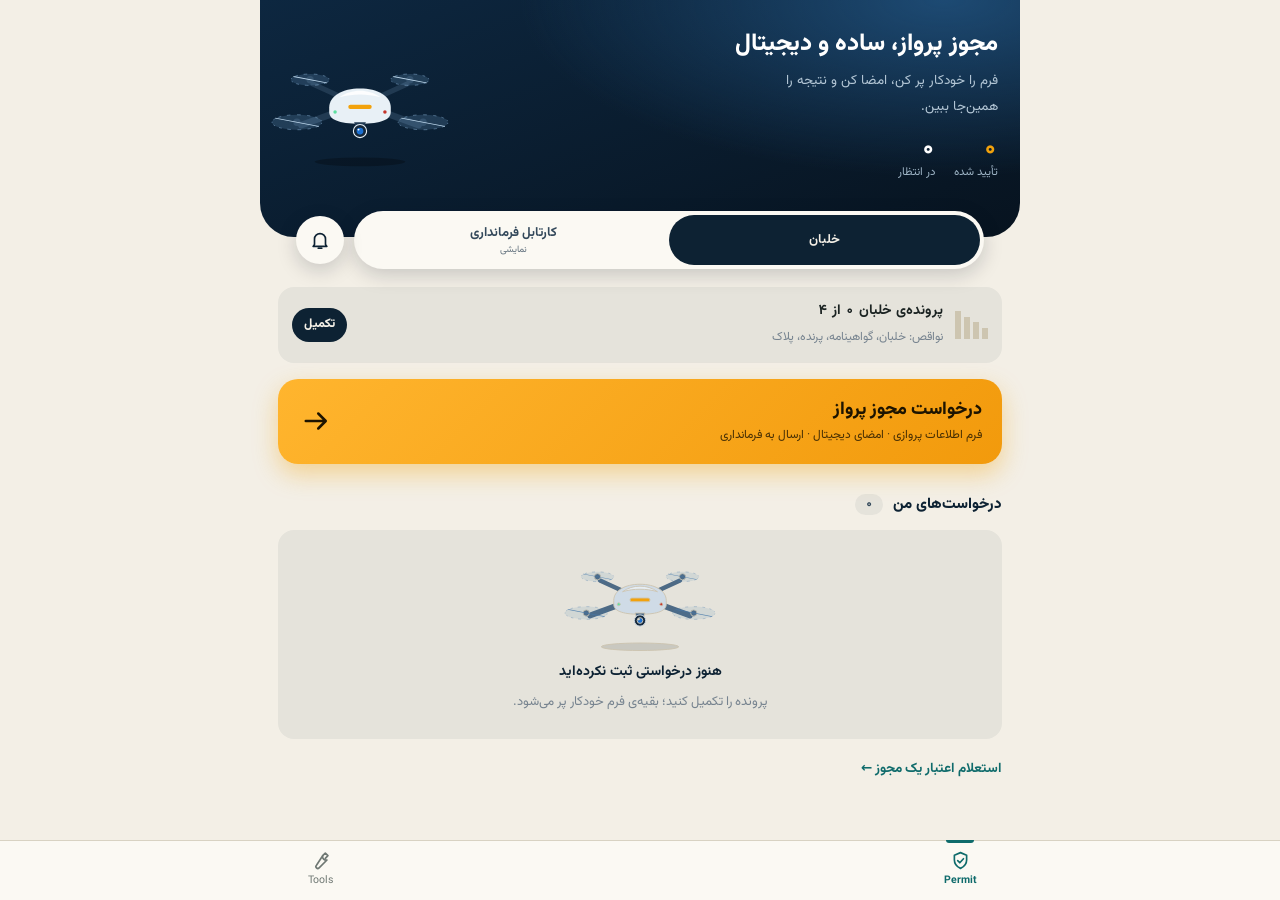
==== commit 5bc1848c: "Update site: drone model picker" ====
--- a/index.html
+++ b/index.html
@@ -5,8 +5,8 @@
     <meta name="viewport" content="width=device-width, initial-scale=1.0, viewport-fit=cover" />
     <meta name="theme-color" content="#0f6b6b" />
     <title>فتوگرامتری‌یار</title>
-    <script type="module" crossorigin src="./assets/index-DOnlxGsy.js"></script>
-    <link rel="stylesheet" crossorigin href="./assets/index-DcyWv-38.css">
+    <script type="module" crossorigin src="./assets/index-U6r0grGu.js"></script>
+    <link rel="stylesheet" crossorigin href="./assets/index-2cJU99ow.css">
   </head>
   <body>
     <div id="root"></div>
--- a/assets/index-2cJU99ow.css
+++ b/assets/index-2cJU99ow.css
@@ -0,0 +1 @@
+@font-face{font-family:Vazirmatn;src:url(./Vazirmatn-Thin-DdUiS1cj.woff2) format("woff2");font-weight:100;font-style:normal;font-display:swap}@font-face{font-family:Vazirmatn;src:url(./Vazirmatn-ExtraLight-DNfybfsL.woff2) format("woff2");font-weight:200;font-style:normal;font-display:swap}@font-face{font-family:Vazirmatn;src:url(./Vazirmatn-Light-Byrs-DlH.woff2) format("woff2");font-weight:300;font-style:normal;font-display:swap}@font-face{font-family:Vazirmatn;src:url(./Vazirmatn-Regular-CtGL0YI-.woff2) format("woff2");font-weight:400;font-style:normal;font-display:swap}@font-face{font-family:Vazirmatn;src:url(./Vazirmatn-Medium-D86t5Axy.woff2) format("woff2");font-weight:500;font-style:normal;font-display:swap}@font-face{font-family:Vazirmatn;src:url(./Vazirmatn-SemiBold-26ZP1ILp.woff2) format("woff2");font-weight:600;font-style:normal;font-display:swap}@font-face{font-family:Vazirmatn;src:url(./Vazirmatn-Bold-_OhAJEdh.woff2) format("woff2");font-weight:700;font-style:normal;font-display:swap}@font-face{font-family:Vazirmatn;src:url(./Vazirmatn-ExtraBold-DCjt2qDm.woff2) format("woff2");font-weight:800;font-style:normal;font-display:swap}@font-face{font-family:Vazirmatn;src:url(./Vazirmatn-Black-DA1YqYMq.woff2) format("woff2");font-weight:900;font-style:normal;font-display:swap}@font-face{font-family:KaTeX_AMS;font-style:normal;font-weight:400;src:url(./KaTeX_AMS-Regular-BQhdFMY1.woff2) format("woff2"),url(./KaTeX_AMS-Regular-DMm9YOAa.woff) format("woff"),url(./KaTeX_AMS-Regular-DRggAlZN.ttf) format("truetype")}@font-face{font-family:KaTeX_Caligraphic;font-style:normal;font-weight:700;src:url(./KaTeX_Caligraphic-Bold-Dq_IR9rO.woff2) format("woff2"),url(./KaTeX_Caligraphic-Bold-BEiXGLvX.woff) format("woff"),url(./KaTeX_Caligraphic-Bold-ATXxdsX0.ttf) format("truetype")}@font-face{font-family:KaTeX_Caligraphic;font-style:normal;font-weight:400;src:url(./KaTeX_Caligraphic-Regular-Di6jR-x-.woff2) format("woff2"),url(./KaTeX_Caligraphic-Regular-CTRA-rTL.woff) format("woff"),url(./KaTeX_Caligraphic-Regular-wX97UBjC.ttf) format("truetype")}@font-face{font-family:KaTeX_Fraktur;font-style:normal;font-weight:700;src:url(./KaTeX_Fraktur-Bold-CL6g_b3V.woff2) format("woff2"),url(./KaTeX_Fraktur-Bold-BsDP51OF.woff) format("woff"),url(./KaTeX_Fraktur-Bold-BdnERNNW.ttf) format("truetype")}@font-face{font-family:KaTeX_Fraktur;font-style:normal;font-weight:400;src:url(./KaTeX_Fraktur-Regular-CTYiF6lA.woff2) format("woff2"),url(./KaTeX_Fraktur-Regular-Dxdc4cR9.woff) format("woff"),url(./KaTeX_Fraktur-Regular-CB_wures.ttf) format("truetype")}@font-face{font-family:KaTeX_Main;font-style:normal;font-weight:700;src:url(./KaTeX_Main-Bold-Cx986IdX.woff2) format("woff2"),url(./KaTeX_Main-Bold-Jm3AIy58.woff) format("woff"),url(./KaTeX_Main-Bold-waoOVXN0.ttf) format("truetype")}@font-face{font-family:KaTeX_Main;font-style:italic;font-weight:700;src:url(./KaTeX_Main-BoldItalic-DxDJ3AOS.woff2) format("woff2"),url(./KaTeX_Main-BoldItalic-SpSLRI95.woff) format("woff"),url(./KaTeX_Main-BoldItalic-DzxPMmG6.ttf) format("truetype")}@font-face{font-family:KaTeX_Main;font-style:italic;font-weight:400;src:url(./KaTeX_Main-Italic-NWA7e6Wa.woff2) format("woff2"),url(./KaTeX_Main-Italic-BMLOBm91.woff) format("woff"),url(./KaTeX_Main-Italic-3WenGoN9.ttf) format("truetype")}@font-face{font-family:KaTeX_Main;font-style:normal;font-weight:400;src:url(./KaTeX_Main-Regular-B22Nviop.woff2) format("woff2"),url(./KaTeX_Main-Regular-Dr94JaBh.woff) format("woff"),url(./KaTeX_Main-Regular-ypZvNtVU.ttf) format("truetype")}@font-face{font-family:KaTeX_Math;font-style:italic;font-weight:700;src:url(./KaTeX_Math-BoldItalic-CZnvNsCZ.woff2) format("woff2"),url(./KaTeX_Math-BoldItalic-iY-2wyZ7.woff) format("woff"),url(./KaTeX_Math-BoldItalic-B3XSjfu4.ttf) format("truetype")}@font-face{font-family:KaTeX_Math;font-style:italic;font-weight:400;src:url(./KaTeX_Math-Italic-t53AETM-.woff2) format("woff2"),url(./KaTeX_Math-Italic-DA0__PXp.woff) format("woff"),url(./KaTeX_Math-Italic-flOr_0UB.ttf) format("truetype")}@font-face{font-family:KaTeX_SansSerif;font-style:normal;font-weight:700;src:url(./KaTeX_SansSerif-Bold-D1sUS0GD.woff2) format("woff2"),url(./KaTeX_SansSerif-Bold-DbIhKOiC.woff) format("woff"),url(./KaTeX_SansSerif-Bold-CFMepnvq.ttf) format("truetype")}@font-face{font-family:KaTeX_SansSerif;font-style:italic;font-weight:400;src:url(./KaTeX_SansSerif-Italic-C3H0VqGB.woff2) format("woff2"),url(./KaTeX_SansSerif-Italic-DN2j7dab.woff) format("woff"),url(./KaTeX_SansSerif-Italic-YYjJ1zSn.ttf) format("truetype")}@font-face{font-family:KaTeX_SansSerif;font-style:normal;font-weight:400;src:url(./KaTeX_SansSerif-Regular-DDBCnlJ7.woff2) format("woff2"),url(./KaTeX_SansSerif-Regular-CS6fqUqJ.woff) format("woff"),url(./KaTeX_SansSerif-Regular-BNo7hRIc.ttf) format("truetype")}@font-face{font-family:KaTeX_Script;font-style:normal;font-weight:400;src:url(./KaTeX_Script-Regular-D3wIWfF6.woff2) format("woff2"),url(./KaTeX_Script-Regular-D5yQViql.woff) format("woff"),url(./KaTeX_Script-Regular-C5JkGWo-.ttf) format("truetype")}@font-face{font-family:KaTeX_Size1;font-style:normal;font-weight:400;src:url(./KaTeX_Size1-Regular-mCD8mA8B.woff2) format("woff2"),url(./KaTeX_Size1-Regular-C195tn64.woff) format("woff"),url(./KaTeX_Size1-Regular-Dbsnue_I.ttf) format("truetype")}@font-face{font-family:KaTeX_Size2;font-style:normal;font-weight:400;src:url(./KaTeX_Size2-Regular-Dy4dx90m.woff2) format("woff2"),url(./KaTeX_Size2-Regular-oD1tc_U0.woff) format("woff"),url(./KaTeX_Size2-Regular-B7gKUWhC.ttf) format("truetype")}@font-face{font-family:KaTeX_Size3;font-style:normal;font-weight:400;src:url([data-uri]) format("woff2"),url(./KaTeX_Size3-Regular-CTq5MqoE.woff) format("woff"),url(./KaTeX_Size3-Regular-DgpXs0kz.ttf) format("truetype")}@font-face{font-family:KaTeX_Size4;font-style:normal;font-weight:400;src:url(./KaTeX_Size4-Regular-Dl5lxZxV.woff2) format("woff2"),url(./KaTeX_Size4-Regular-BF-4gkZK.woff) format("woff"),url(./KaTeX_Size4-Regular-DWFBv043.ttf) format("truetype")}@font-face{font-family:KaTeX_Typewriter;font-style:normal;font-weight:400;src:url(./KaTeX_Typewriter-Regular-CO6r4hn1.woff2) format("woff2"),url(./KaTeX_Typewriter-Regular-C0xS9mPB.woff) format("woff"),url(./KaTeX_Typewriter-Regular-D3Ib7_Hf.ttf) format("truetype")}.katex{font: 1.21em KaTeX_Main,Times New Roman,serif;line-height:1.2;text-indent:0;text-rendering:auto}.katex *{-ms-high-contrast-adjust:none!important;border-color:currentColor}.katex .katex-version:after{content:"0.16.11"}.katex .katex-mathml{clip:rect(1px,1px,1px,1px);border:0;height:1px;overflow:hidden;padding:0;position:absolute;width:1px}.katex .katex-html>.newline{display:block}.katex .base{position:relative;white-space:nowrap;width:-webkit-min-content;width:-moz-min-content;width:min-content}.katex .base,.katex .strut{display:inline-block}.katex .textbf{font-weight:700}.katex .textit{font-style:italic}.katex .textrm{font-family:KaTeX_Main}.katex .textsf{font-family:KaTeX_SansSerif}.katex .texttt{font-family:KaTeX_Typewriter}.katex .mathnormal{font-family:KaTeX_Math;font-style:italic}.katex .mathit{font-family:KaTeX_Main;font-style:italic}.katex .mathrm{font-style:normal}.katex .mathbf{font-family:KaTeX_Main;font-weight:700}.katex .boldsymbol{font-family:KaTeX_Math;font-style:italic;font-weight:700}.katex .amsrm,.katex .mathbb,.katex .textbb{font-family:KaTeX_AMS}.katex .mathcal{font-family:KaTeX_Caligraphic}.katex .mathfrak,.katex .textfrak{font-family:KaTeX_Fraktur}.katex .mathboldfrak,.katex .textboldfrak{font-family:KaTeX_Fraktur;font-weight:700}.katex .mathtt{font-family:KaTeX_Typewriter}.katex .mathscr,.katex .textscr{font-family:KaTeX_Script}.katex .mathsf,.katex .textsf{font-family:KaTeX_SansSerif}.katex .mathboldsf,.katex .textboldsf{font-family:KaTeX_SansSerif;font-weight:700}.katex .mathitsf,.katex .textitsf{font-family:KaTeX_SansSerif;font-style:italic}.katex .mainrm{font-family:KaTeX_Main;font-style:normal}.katex .vlist-t{border-collapse:collapse;display:inline-table;table-layout:fixed}.katex .vlist-r{display:table-row}.katex .vlist{display:table-cell;position:relative;vertical-align:bottom}.katex .vlist>span{display:block;height:0;position:relative}.katex .vlist>span>span{display:inline-block}.katex .vlist>span>.pstrut{overflow:hidden;width:0}.katex .vlist-t2{margin-right:-2px}.katex .vlist-s{display:table-cell;font-size:1px;min-width:2px;vertical-align:bottom;width:2px}.katex .vbox{align-items:baseline;display:inline-flex;flex-direction:column}.katex .hbox{width:100%}.katex .hbox,.katex .thinbox{display:inline-flex;flex-direction:row}.katex .thinbox{max-width:0;width:0}.katex .msupsub{text-align:left}.katex .mfrac>span>span{text-align:center}.katex .mfrac .frac-line{border-bottom-style:solid;display:inline-block;width:100%}.katex .hdashline,.katex .hline,.katex .mfrac .frac-line,.katex .overline .overline-line,.katex .rule,.katex .underline .underline-line{min-height:1px}.katex .mspace{display:inline-block}.katex .clap,.katex .llap,.katex .rlap{position:relative;width:0}.katex .clap>.inner,.katex .llap>.inner,.katex .rlap>.inner{position:absolute}.katex .clap>.fix,.katex .llap>.fix,.katex .rlap>.fix{display:inline-block}.katex .llap>.inner{right:0}.katex .clap>.inner,.katex .rlap>.inner{left:0}.katex .clap>.inner>span{margin-left:-50%;margin-right:50%}.katex .rule{border:0 solid;display:inline-block;position:relative}.katex .hline,.katex .overline .overline-line,.katex .underline .underline-line{border-bottom-style:solid;display:inline-block;width:100%}.katex .hdashline{border-bottom-style:dashed;display:inline-block;width:100%}.katex .sqrt>.root{margin-left:.2777777778em;margin-right:-.5555555556em}.katex .fontsize-ensurer.reset-size1.size1,.katex .sizing.reset-size1.size1{font-size:1em}.katex .fontsize-ensurer.reset-size1.size2,.katex .sizing.reset-size1.size2{font-size:1.2em}.katex .fontsize-ensurer.reset-size1.size3,.katex .sizing.reset-size1.size3{font-size:1.4em}.katex .fontsize-ensurer.reset-size1.size4,.katex .sizing.reset-size1.size4{font-size:1.6em}.katex .fontsize-ensurer.reset-size1.size5,.katex .sizing.reset-size1.size5{font-size:1.8em}.katex .fontsize-ensurer.reset-size1.size6,.katex .sizing.reset-size1.size6{font-size:2em}.katex .fontsize-ensurer.reset-size1.size7,.katex .sizing.reset-size1.size7{font-size:2.4em}.katex .fontsize-ensurer.reset-size1.size8,.katex .sizing.reset-size1.size8{font-size:2.88em}.katex .fontsize-ensurer.reset-size1.size9,.katex .sizing.reset-size1.size9{font-size:3.456em}.katex .fontsize-ensurer.reset-size1.size10,.katex .sizing.reset-size1.size10{font-size:4.148em}.katex .fontsize-ensurer.reset-size1.size11,.katex .sizing.reset-size1.size11{font-size:4.976em}.katex .fontsize-ensurer.reset-size2.size1,.katex .sizing.reset-size2.size1{font-size:.8333333333em}.katex .fontsize-ensurer.reset-size2.size2,.katex .sizing.reset-size2.size2{font-size:1em}.katex .fontsize-ensurer.reset-size2.size3,.katex .sizing.reset-size2.size3{font-size:1.1666666667em}.katex .fontsize-ensurer.reset-size2.size4,.katex .sizing.reset-size2.size4{font-size:1.3333333333em}.katex .fontsize-ensurer.reset-size2.size5,.katex .sizing.reset-size2.size5{font-size:1.5em}.katex .fontsize-ensurer.reset-size2.size6,.katex .sizing.reset-size2.size6{font-size:1.6666666667em}.katex .fontsize-ensurer.reset-size2.size7,.katex .sizing.reset-size2.size7{font-size:2em}.katex .fontsize-ensurer.reset-size2.size8,.katex .sizing.reset-size2.size8{font-size:2.4em}.katex .fontsize-ensurer.reset-size2.size9,.katex .sizing.reset-size2.size9{font-size:2.88em}.katex .fontsize-ensurer.reset-size2.size10,.katex .sizing.reset-size2.size10{font-size:3.4566666667em}.katex .fontsize-ensurer.reset-size2.size11,.katex .sizing.reset-size2.size11{font-size:4.1466666667em}.katex .fontsize-ensurer.reset-size3.size1,.katex .sizing.reset-size3.size1{font-size:.7142857143em}.katex .fontsize-ensurer.reset-size3.size2,.katex .sizing.reset-size3.size2{font-size:.8571428571em}.katex .fontsize-ensurer.reset-size3.size3,.katex .sizing.reset-size3.size3{font-size:1em}.katex .fontsize-ensurer.reset-size3.size4,.katex .sizing.reset-size3.size4{font-size:1.1428571429em}.katex .fontsize-ensurer.reset-size3.size5,.katex .sizing.reset-size3.size5{font-size:1.2857142857em}.katex .fontsize-ensurer.reset-size3.size6,.katex .sizing.reset-size3.size6{font-size:1.4285714286em}.katex .fontsize-ensurer.reset-size3.size7,.katex .sizing.reset-size3.size7{font-size:1.7142857143em}.katex .fontsize-ensurer.reset-size3.size8,.katex .sizing.reset-size3.size8{font-size:2.0571428571em}.katex .fontsize-ensurer.reset-size3.size9,.katex .sizing.reset-size3.size9{font-size:2.4685714286em}.katex .fontsize-ensurer.reset-size3.size10,.katex .sizing.reset-size3.size10{font-size:2.9628571429em}.katex .fontsize-ensurer.reset-size3.size11,.katex .sizing.reset-size3.size11{font-size:3.5542857143em}.katex .fontsize-ensurer.reset-size4.size1,.katex .sizing.reset-size4.size1{font-size:.625em}.katex .fontsize-ensurer.reset-size4.size2,.katex .sizing.reset-size4.size2{font-size:.75em}.katex .fontsize-ensurer.reset-size4.size3,.katex .sizing.reset-size4.size3{font-size:.875em}.katex .fontsize-ensurer.reset-size4.size4,.katex .sizing.reset-size4.size4{font-size:1em}.katex .fontsize-ensurer.reset-size4.size5,.katex .sizing.reset-size4.size5{font-size:1.125em}.katex .fontsize-ensurer.reset-size4.size6,.katex .sizing.reset-size4.size6{font-size:1.25em}.katex .fontsize-ensurer.reset-size4.size7,.katex .sizing.reset-size4.size7{font-size:1.5em}.katex .fontsize-ensurer.reset-size4.size8,.katex .sizing.reset-size4.size8{font-size:1.8em}.katex .fontsize-ensurer.reset-size4.size9,.katex .sizing.reset-size4.size9{font-size:2.16em}.katex .fontsize-ensurer.reset-size4.size10,.katex .sizing.reset-size4.size10{font-size:2.5925em}.katex .fontsize-ensurer.reset-size4.size11,.katex .sizing.reset-size4.size11{font-size:3.11em}.katex .fontsize-ensurer.reset-size5.size1,.katex .sizing.reset-size5.size1{font-size:.5555555556em}.katex .fontsize-ensurer.reset-size5.size2,.katex .sizing.reset-size5.size2{font-size:.6666666667em}.katex .fontsize-ensurer.reset-size5.size3,.katex .sizing.reset-size5.size3{font-size:.7777777778em}.katex .fontsize-ensurer.reset-size5.size4,.katex .sizing.reset-size5.size4{font-size:.8888888889em}.katex .fontsize-ensurer.reset-size5.size5,.katex .sizing.reset-size5.size5{font-size:1em}.katex .fontsize-ensurer.reset-size5.size6,.katex .sizing.reset-size5.size6{font-size:1.1111111111em}.katex .fontsize-ensurer.reset-size5.size7,.katex .sizing.reset-size5.size7{font-size:1.3333333333em}.katex .fontsize-ensurer.reset-size5.size8,.katex .sizing.reset-size5.size8{font-size:1.6em}.katex .fontsize-ensurer.reset-size5.size9,.katex .sizing.reset-size5.size9{font-size:1.92em}.katex .fontsize-ensurer.reset-size5.size10,.katex .sizing.reset-size5.size10{font-size:2.3044444444em}.katex .fontsize-ensurer.reset-size5.size11,.katex .sizing.reset-size5.size11{font-size:2.7644444444em}.katex .fontsize-ensurer.reset-size6.size1,.katex .sizing.reset-size6.size1{font-size:.5em}.katex .fontsize-ensurer.reset-size6.size2,.katex .sizing.reset-size6.size2{font-size:.6em}.katex .fontsize-ensurer.reset-size6.size3,.katex .sizing.reset-size6.size3{font-size:.7em}.katex .fontsize-ensurer.reset-size6.size4,.katex .sizing.reset-size6.size4{font-size:.8em}.katex .fontsize-ensurer.reset-size6.size5,.katex .sizing.reset-size6.size5{font-size:.9em}.katex .fontsize-ensurer.reset-size6.size6,.katex .sizing.reset-size6.size6{font-size:1em}.katex .fontsize-ensurer.reset-size6.size7,.katex .sizing.reset-size6.size7{font-size:1.2em}.katex .fontsize-ensurer.reset-size6.size8,.katex .sizing.reset-size6.size8{font-size:1.44em}.katex .fontsize-ensurer.reset-size6.size9,.katex .sizing.reset-size6.size9{font-size:1.728em}.katex .fontsize-ensurer.reset-size6.size10,.katex .sizing.reset-size6.size10{font-size:2.074em}.katex .fontsize-ensurer.reset-size6.size11,.katex .sizing.reset-size6.size11{font-size:2.488em}.katex .fontsize-ensurer.reset-size7.size1,.katex .sizing.reset-size7.size1{font-size:.4166666667em}.katex .fontsize-ensurer.reset-size7.size2,.katex .sizing.reset-size7.size2{font-size:.5em}.katex .fontsize-ensurer.reset-size7.size3,.katex .sizing.reset-size7.size3{font-size:.5833333333em}.katex .fontsize-ensurer.reset-size7.size4,.katex .sizing.reset-size7.size4{font-size:.6666666667em}.katex .fontsize-ensurer.reset-size7.size5,.katex .sizing.reset-size7.size5{font-size:.75em}.katex .fontsize-ensurer.reset-size7.size6,.katex .sizing.reset-size7.size6{font-size:.8333333333em}.katex .fontsize-ensurer.reset-size7.size7,.katex .sizing.reset-size7.size7{font-size:1em}.katex .fontsize-ensurer.reset-size7.size8,.katex .sizing.reset-size7.size8{font-size:1.2em}.katex .fontsize-ensurer.reset-size7.size9,.katex .sizing.reset-size7.size9{font-size:1.44em}.katex .fontsize-ensurer.reset-size7.size10,.katex .sizing.reset-size7.size10{font-size:1.7283333333em}.katex .fontsize-ensurer.reset-size7.size11,.katex .sizing.reset-size7.size11{font-size:2.0733333333em}.katex .fontsize-ensurer.reset-size8.size1,.katex .sizing.reset-size8.size1{font-size:.3472222222em}.katex .fontsize-ensurer.reset-size8.size2,.katex .sizing.reset-size8.size2{font-size:.4166666667em}.katex .fontsize-ensurer.reset-size8.size3,.katex .sizing.reset-size8.size3{font-size:.4861111111em}.katex .fontsize-ensurer.reset-size8.size4,.katex .sizing.reset-size8.size4{font-size:.5555555556em}.katex .fontsize-ensurer.reset-size8.size5,.katex .sizing.reset-size8.size5{font-size:.625em}.katex .fontsize-ensurer.reset-size8.size6,.katex .sizing.reset-size8.size6{font-size:.6944444444em}.katex .fontsize-ensurer.reset-size8.size7,.katex .sizing.reset-size8.size7{font-size:.8333333333em}.katex .fontsize-ensurer.reset-size8.size8,.katex .sizing.reset-size8.size8{font-size:1em}.katex .fontsize-ensurer.reset-size8.size9,.katex .sizing.reset-size8.size9{font-size:1.2em}.katex .fontsize-ensurer.reset-size8.size10,.katex .sizing.reset-size8.size10{font-size:1.4402777778em}.katex .fontsize-ensurer.reset-size8.size11,.katex .sizing.reset-size8.size11{font-size:1.7277777778em}.katex .fontsize-ensurer.reset-size9.size1,.katex .sizing.reset-size9.size1{font-size:.2893518519em}.katex .fontsize-ensurer.reset-size9.size2,.katex .sizing.reset-size9.size2{font-size:.3472222222em}.katex .fontsize-ensurer.reset-size9.size3,.katex .sizing.reset-size9.size3{font-size:.4050925926em}.katex .fontsize-ensurer.reset-size9.size4,.katex .sizing.reset-size9.size4{font-size:.462962963em}.katex .fontsize-ensurer.reset-size9.size5,.katex .sizing.reset-size9.size5{font-size:.5208333333em}.katex .fontsize-ensurer.reset-size9.size6,.katex .sizing.reset-size9.size6{font-size:.5787037037em}.katex .fontsize-ensurer.reset-size9.size7,.katex .sizing.reset-size9.size7{font-size:.6944444444em}.katex .fontsize-ensurer.reset-size9.size8,.katex .sizing.reset-size9.size8{font-size:.8333333333em}.katex .fontsize-ensurer.reset-size9.size9,.katex .sizing.reset-size9.size9{font-size:1em}.katex .fontsize-ensurer.reset-size9.size10,.katex .sizing.reset-size9.size10{font-size:1.2002314815em}.katex .fontsize-ensurer.reset-size9.size11,.katex .sizing.reset-size9.size11{font-size:1.4398148148em}.katex .fontsize-ensurer.reset-size10.size1,.katex .sizing.reset-size10.size1{font-size:.2410800386em}.katex .fontsize-ensurer.reset-size10.size2,.katex .sizing.reset-size10.size2{font-size:.2892960463em}.katex .fontsize-ensurer.reset-size10.size3,.katex .sizing.reset-size10.size3{font-size:.337512054em}.katex .fontsize-ensurer.reset-size10.size4,.katex .sizing.reset-size10.size4{font-size:.3857280617em}.katex .fontsize-ensurer.reset-size10.size5,.katex .sizing.reset-size10.size5{font-size:.4339440694em}.katex .fontsize-ensurer.reset-size10.size6,.katex .sizing.reset-size10.size6{font-size:.4821600771em}.katex .fontsize-ensurer.reset-size10.size7,.katex .sizing.reset-size10.size7{font-size:.5785920926em}.katex .fontsize-ensurer.reset-size10.size8,.katex .sizing.reset-size10.size8{font-size:.6943105111em}.katex .fontsize-ensurer.reset-size10.size9,.katex .sizing.reset-size10.size9{font-size:.8331726133em}.katex .fontsize-ensurer.reset-size10.size10,.katex .sizing.reset-size10.size10{font-size:1em}.katex .fontsize-ensurer.reset-size10.size11,.katex .sizing.reset-size10.size11{font-size:1.1996142719em}.katex .fontsize-ensurer.reset-size11.size1,.katex .sizing.reset-size11.size1{font-size:.2009646302em}.katex .fontsize-ensurer.reset-size11.size2,.katex .sizing.reset-size11.size2{font-size:.2411575563em}.katex .fontsize-ensurer.reset-size11.size3,.katex .sizing.reset-size11.size3{font-size:.2813504823em}.katex .fontsize-ensurer.reset-size11.size4,.katex .sizing.reset-size11.size4{font-size:.3215434084em}.katex .fontsize-ensurer.reset-size11.size5,.katex .sizing.reset-size11.size5{font-size:.3617363344em}.katex .fontsize-ensurer.reset-size11.size6,.katex .sizing.reset-size11.size6{font-size:.4019292605em}.katex .fontsize-ensurer.reset-size11.size7,.katex .sizing.reset-size11.size7{font-size:.4823151125em}.katex .fontsize-ensurer.reset-size11.size8,.katex .sizing.reset-size11.size8{font-size:.578778135em}.katex .fontsize-ensurer.reset-size11.size9,.katex .sizing.reset-size11.size9{font-size:.6945337621em}.katex .fontsize-ensurer.reset-size11.size10,.katex .sizing.reset-size11.size10{font-size:.8336012862em}.katex .fontsize-ensurer.reset-size11.size11,.katex .sizing.reset-size11.size11{font-size:1em}.katex .delimsizing.size1{font-family:KaTeX_Size1}.katex .delimsizing.size2{font-family:KaTeX_Size2}.katex .delimsizing.size3{font-family:KaTeX_Size3}.katex .delimsizing.size4{font-family:KaTeX_Size4}.katex .delimsizing.mult .delim-size1>span{font-family:KaTeX_Size1}.katex .delimsizing.mult .delim-size4>span{font-family:KaTeX_Size4}.katex .nulldelimiter{display:inline-block;width:.12em}.katex .delimcenter,.katex .op-symbol{position:relative}.katex .op-symbol.small-op{font-family:KaTeX_Size1}.katex .op-symbol.large-op{font-family:KaTeX_Size2}.katex .accent>.vlist-t,.katex .op-limits>.vlist-t{text-align:center}.katex .accent .accent-body{position:relative}.katex .accent .accent-body:not(.accent-full){width:0}.katex .overlay{display:block}.katex .mtable .vertical-separator{display:inline-block;min-width:1px}.katex .mtable .arraycolsep{display:inline-block}.katex .mtable .col-align-c>.vlist-t{text-align:center}.katex .mtable .col-align-l>.vlist-t{text-align:left}.katex .mtable .col-align-r>.vlist-t{text-align:right}.katex .svg-align{text-align:left}.katex svg{fill:currentColor;stroke:currentColor;fill-rule:nonzero;fill-opacity:1;stroke-width:1;stroke-linecap:butt;stroke-linejoin:miter;stroke-miterlimit:4;stroke-dasharray:none;stroke-dashoffset:0;stroke-opacity:1;display:block;height:inherit;position:absolute;width:100%}.katex svg path{stroke:none}.katex img{border-style:none;max-height:none;max-width:none;min-height:0;min-width:0}.katex .stretchy{display:block;overflow:hidden;position:relative;width:100%}.katex .stretchy:after,.katex .stretchy:before{content:""}.katex .hide-tail{overflow:hidden;position:relative;width:100%}.katex .halfarrow-left{left:0;overflow:hidden;position:absolute;width:50.2%}.katex .halfarrow-right{overflow:hidden;position:absolute;right:0;width:50.2%}.katex .brace-left{left:0;overflow:hidden;position:absolute;width:25.1%}.katex .brace-center{left:25%;overflow:hidden;position:absolute;width:50%}.katex .brace-right{overflow:hidden;position:absolute;right:0;width:25.1%}.katex .x-arrow-pad{padding:0 .5em}.katex .cd-arrow-pad{padding:0 .55556em 0 .27778em}.katex .mover,.katex .munder,.katex .x-arrow{text-align:center}.katex .boxpad{padding:0 .3em}.katex .fbox,.katex .fcolorbox{border:.04em solid;box-sizing:border-box}.katex .cancel-pad{padding:0 .2em}.katex .cancel-lap{margin-left:-.2em;margin-right:-.2em}.katex .sout{border-bottom-style:solid;border-bottom-width:.08em}.katex .angl{border-right:.049em solid;border-top:.049em solid;box-sizing:border-box;margin-right:.03889em}.katex .anglpad{padding:0 .03889em}.katex .eqn-num:before{content:"(" counter(katexEqnNo) ")";counter-increment:katexEqnNo}.katex .mml-eqn-num:before{content:"(" counter(mmlEqnNo) ")";counter-increment:mmlEqnNo}.katex .mtr-glue{width:50%}.katex .cd-vert-arrow{display:inline-block;position:relative}.katex .cd-label-left{display:inline-block;position:absolute;right:calc(50% + .3em);text-align:left}.katex .cd-label-right{display:inline-block;left:calc(50% + .3em);position:absolute;text-align:right}.katex-display{display:block;margin:1em 0;text-align:center}.katex-display>.katex{display:block;text-align:center;white-space:nowrap}.katex-display>.katex>.katex-html{display:block;position:relative}.katex-display>.katex>.katex-html>.tag{position:absolute;right:0}.katex-display.leqno>.katex>.katex-html>.tag{left:0;right:auto}.katex-display.fleqn>.katex{padding-left:2em;text-align:left}body{counter-reset:katexEqnNo mmlEqnNo}:root{--fs: 1;--bg: #f3efe6;--surface: #fbf9f3;--surface-2: #ebe6d9;--ink: #1b2322;--ink-2: #434e4b;--muted: #6f7873;--line: #d8d2c2;--accent: #0f6b6b;--accent-ink: #f7f4ea;--accent-soft: #d5e6e0;--gold: #b3811c;--good: #2f7a4d;--good-soft: #dbebdd;--paper: #f6f1e4;--mark: #f2d77b;--code-bg: #ebe6d9;--radius: 8px;--tabs-h: 60px;--bar-h: 76px;color-scheme:light}[data-theme=dark]{--bg: #0e1514;--surface: #141d1c;--surface-2: #1c2827;--ink: #e7ece6;--ink-2: #b4beb8;--muted: #84908a;--line: #26332f;--accent: #55b3aa;--accent-ink: #0b1514;--accent-soft: #17322f;--gold: #d9aa45;--good: #5cc489;--good-soft: #16332a;--paper: #e9e4d6;--mark: #6b5a14;--code-bg: #1c2827;color-scheme:dark}*{box-sizing:border-box}html,body{margin:0;padding:0}body{background:var(--bg);color:var(--ink);font-family:Vazirmatn,system-ui,sans-serif;font-size:16px;line-height:1.75;-webkit-font-smoothing:antialiased;-webkit-tap-highlight-color:transparent}a{color:inherit;text-decoration:none}button{font:inherit;color:inherit;background:none;border:0;cursor:pointer}button:disabled{opacity:.35;cursor:default}:focus-visible{outline:2px solid var(--accent);outline-offset:2px}svg{width:22px;height:22px;flex-shrink:0}[dir=ltr] .flip,[dir=rtl] .flip-rtl{transform:scaleX(-1)}.page{max-width:760px;margin:0 auto;padding:0 18px calc(var(--tabs-h) + 32px + env(safe-area-inset-bottom));min-height:100vh;animation:enter .24s ease-out}.page.has-cta{padding-bottom:calc(var(--tabs-h) + 100px + env(safe-area-inset-bottom))}.reader-page{padding-bottom:calc(var(--bar-h) + 32px + env(safe-area-inset-bottom))}@keyframes enter{0%{opacity:0;transform:translateY(6px)}}@media (prefers-reduced-motion: reduce){.page{animation:none}*{transition:none!important}}.masthead{display:flex;align-items:center;justify-content:space-between;gap:12px;padding:calc(env(safe-area-inset-top) + 22px) 0 6px}.masthead h1{margin:0;font-size:26px;font-weight:800;line-height:1.4}.masthead.home{display:block;padding-bottom:4px}.masthead.home h1{font-size:32px;line-height:1.3}.masthead.home p{margin:6px 0 0;max-width:34em;font-size:14px;color:var(--ink-2)}.kicker{display:flex;align-items:center;gap:10px;font-size:12px;font-weight:700;color:var(--gold);letter-spacing:.04em}.kicker:before{content:"";width:22px;height:2px;background:var(--gold)}.topbar{position:sticky;top:0;z-index:10;display:flex;align-items:center;gap:6px;margin:0 -18px;padding:calc(env(safe-area-inset-top) + 8px) 12px 8px;background:color-mix(in srgb,var(--bg) 94%,transparent);-webkit-backdrop-filter:blur(10px);backdrop-filter:blur(10px);border-bottom:1px solid var(--line)}.topbar h1{flex:1;margin:0;font-size:16px;font-weight:700;white-space:nowrap;overflow:hidden;text-overflow:ellipsis}.icon-btn{width:44px;height:44px;display:grid;place-items:center;border-radius:8px}.icon-btn:active{background:var(--surface-2)}.read-progress{position:sticky;top:calc(env(safe-area-inset-top) + 61px);z-index:9;height:2px;margin:0 -18px;background:var(--line)}.read-progress i{display:block;height:100%;background:var(--gold)}.tabs{position:fixed;inset-inline:0;bottom:0;z-index:20;display:flex;justify-content:space-around;height:calc(var(--tabs-h) + env(safe-area-inset-bottom));padding-bottom:env(safe-area-inset-bottom);background:var(--surface);border-top:1px solid var(--line)}.tabs a{position:relative;flex:1;display:flex;flex-direction:column;align-items:center;justify-content:center;gap:1px;font-size:11.5px;color:var(--muted)}.tabs a.on{color:var(--accent);font-weight:700}.tabs a.on:before{content:"";position:absolute;top:-1px;width:28px;height:3px;border-radius:0 0 3px 3px;background:var(--accent)}.tabs a:active{background:var(--surface-2)}.toast{position:fixed;z-index:40;inset-inline:0;margin:0 auto;width:max-content;max-width:86vw;bottom:calc(var(--tabs-h) + env(safe-area-inset-bottom) + 18px);padding:10px 18px;border-radius:8px;background:var(--ink);color:var(--bg);font-size:14px;animation:enter .18s ease-out}.sec{display:flex;align-items:center;gap:12px;margin:28px 0 12px;font-size:13px;font-weight:700;color:var(--muted)}.sec:after{content:"";flex:1;height:1px;background:var(--line)}.sec.with-cover{color:var(--ink);font-size:15px}.eyebrow{font-size:12px;color:var(--muted);display:block}.meta{font-size:12px;color:var(--muted);display:flex;align-items:center;gap:8px;flex-wrap:wrap}.tag{font-size:11px;font-weight:700;padding:0 7px;border-radius:4px;background:var(--accent-soft);color:var(--accent)}.lock svg{width:17px;height:17px;opacity:.55}.pending{font-style:normal;font-size:10px;margin-inline-start:6px;padding:0 5px;border:1px solid var(--line);border-radius:4px;color:var(--muted)}.box{margin:14px 0;padding:16px;border-radius:var(--radius);background:var(--surface);border:1px solid var(--line)}.box h3{margin:0 0 10px;font-size:15px}.cover{position:relative;overflow:hidden;flex-shrink:0;color:var(--paper);background:var(--hue);border-radius:6px}.cover .art,.c-hero>.art{position:absolute;top:0;right:0;bottom:0;left:0;width:100%;height:100%}.cover.sm{width:40px;height:40px;border-radius:6px}.cover.lg{width:100%;height:96px;border-radius:0}.pbar{height:4px;border-radius:2px;background:var(--surface-2);overflow:hidden;margin:8px 0 4px}.pbar i{display:block;height:100%;background:var(--accent);transition:width .3s}.pbar.good i{background:var(--good)}.cta{display:block;width:100%;text-align:center;padding:13px 16px;border-radius:8px;background:var(--accent);color:var(--accent-ink);font-weight:700}.cta:active{filter:brightness(.92)}.cta.big{padding:15px;margin:16px 0;font-size:16px}.cta.sm{width:auto;padding:10px 16px;font-size:14px;white-space:nowrap}.cta.ghost{background:transparent;color:var(--accent);box-shadow:inset 0 0 0 1.5px var(--accent)}.ok{color:var(--good);font-weight:700}.link{display:block;margin:14px 0 0;padding:6px 0;color:var(--accent);font-weight:700}.banner{display:flex;align-items:center;gap:10px;margin:14px 0 0;padding:12px 14px;border-radius:8px;font-weight:700}.banner.good{background:var(--good-soft);color:var(--good)}.courses{display:grid;gap:14px}.course-card{display:block;overflow:hidden;border-radius:10px;background:var(--surface);border:1px solid var(--line)}.course-card:active{background:var(--surface-2)}.course-info{padding:12px 14px 14px;display:flex;flex-direction:column}.course-info h3{margin:0;font-size:17px;line-height:1.5}.course-info p{margin:0 0 2px;font-size:13px;color:var(--ink-2);line-height:1.6}.resume{display:grid;grid-template-columns:1fr auto;align-items:center;gap:0 12px;overflow:hidden;border-radius:10px;background:var(--surface);border:1px solid var(--line)}.resume .cover{grid-column:1 / -1}.resume-info{padding:12px 0 14px;padding-inline:14px 0;min-width:0;display:flex;flex-direction:column}.resume-info strong{font-size:16px;line-height:1.55}.resume .go{margin-inline-end:14px;width:40px;height:40px;border-radius:8px;display:grid;place-items:center;background:var(--accent);color:var(--accent-ink)}.resume:active{background:var(--surface-2)}.c-hero{position:relative;overflow:hidden;margin:0 -18px;color:var(--paper);background:var(--hue)}.c-hero>.art{opacity:.55}.c-hero-body{position:relative;padding:64px 20px 18px;background:linear-gradient(to top,color-mix(in srgb,var(--hue) 92%,#000) 35%,transparent)}.c-hero h2{margin:0 0 4px;font-size:24px;line-height:1.5}.c-hero p{margin:0;font-size:14px;opacity:.92}.c-stats{display:flex;flex-wrap:wrap;gap:4px 18px;margin-top:12px;font-size:13px;opacity:.95}.c-stats b{font-weight:800}.c-hero .pbar{background:#ffffff40}.c-hero .pbar i{background:var(--paper)}.ctabs,.ltabs{display:flex;gap:20px;margin:6px 0 14px;border-bottom:1px solid var(--line)}.ctabs button,.ltabs button{padding:10px 0;font-weight:700;color:var(--muted);border-bottom:3px solid transparent;margin-bottom:-1px;display:flex;align-items:center;gap:6px}.ctabs button.on,.ltabs button.on{color:var(--ink);border-color:var(--gold)}.ltabs button b{font-size:11px;background:var(--accent-soft);color:var(--accent);border-radius:4px;padding:0 6px;line-height:1.7}.curriculum{list-style:none;padding:0;margin:0;border-top:1px solid var(--line)}.cur-sec{border-bottom:1px solid var(--line)}.cur-head{display:flex;align-items:center;gap:14px;width:100%;text-align:start;padding:13px 2px}.cur-head:active{background:var(--surface-2)}.cur-sec.locked .cur-head{color:var(--muted)}.cur-head .ch-title{flex:1;font-size:15px;font-weight:700;line-height:1.6;display:flex;flex-direction:column}.cur-head .ch-title .meta{font-weight:400}.cur-head .ch-title>.pending{align-self:flex-start;margin:0;font-weight:400}.chev svg{width:20px;height:20px;color:var(--muted);transition:transform .2s}.chev.open svg{transform:rotate(180deg)}.dot{width:30px;height:30px;border-radius:6px;display:grid;place-items:center;flex-shrink:0;border:1px solid var(--line);color:var(--ink-2);font-weight:700;font-size:13px}.dot svg{width:15px;height:15px}.dot.done{background:var(--good);border-color:var(--good);color:#fff}.dot.sm{width:26px;height:26px;font-size:12px}.cur-body{list-style:none;margin:0;padding:0 0 8px}.cur-body a{display:flex;align-items:center;gap:10px;padding:8px 2px;padding-inline-start:44px;font-size:14px;line-height:1.6;color:var(--ink-2)}.cur-body a:active{background:var(--surface-2)}.cur-body li:first-child a{color:var(--accent);font-weight:700}.lec-ic{width:22px;height:22px;display:grid;place-items:center;flex-shrink:0;color:var(--accent)}.lec-ic svg{width:15px;height:15px}.lec-ic.sm{color:var(--muted)}.learn{list-style:none;padding:0;margin:0;display:grid;gap:10px}.learn li{display:flex;gap:10px;align-items:flex-start;font-size:14px;line-height:1.7}.learn li svg{width:16px;height:16px;margin-top:5px;color:var(--accent)}.enroll-bar{position:fixed;inset-inline:0;bottom:calc(var(--tabs-h) + env(safe-area-inset-bottom));z-index:15;display:flex;align-items:center;justify-content:space-between;gap:12px;max-width:760px;margin:0 auto;padding:10px 18px;background:var(--surface);border-top:1px solid var(--line)}.enroll-bar>div{display:flex;flex-direction:column;line-height:1.5;font-size:14px}.notice{margin:12px 0 0;padding:10px 12px;border-radius:6px;background:var(--surface-2);color:var(--ink-2);font-size:13px}.reader{font-size:calc(17px * var(--fs));line-height:1.95;padding-top:18px}.reader[lang=en]{line-height:1.75}.ch-label{color:var(--gold);font-weight:700;font-size:.78em;display:flex;align-items:center;gap:10px;flex-wrap:wrap}.done-chip{display:inline-flex;align-items:center;gap:4px;padding:0 8px;border-radius:4px;background:var(--good-soft);color:var(--good);font-size:.95em}.done-chip svg{width:13px;height:13px}.ch-h1{margin:0 0 14px;font-size:1.55em;line-height:1.45}.reader .ltabs{font-size:15px}.reader p{margin:0 0 .9em;text-align:justify;text-justify:inter-word}.reader[lang=en] p{text-align:start}.heading{display:flex;align-items:flex-start;gap:6px;scroll-margin-top:84px}.heading>span{flex:1}.reader h2{font-size:1.22em;margin:1.7em 0 .5em;line-height:1.5;padding-inline-start:12px;border-inline-start:3px solid var(--gold)}.reader h3{font-size:1.07em;margin:1.3em 0 .4em;line-height:1.55}.reader h4{font-size:1em;margin:1.1em 0 .3em;color:var(--ink-2)}.bm{color:var(--muted);opacity:.4;padding:4px;margin-top:2px}.bm svg{width:18px;height:18px}.bm.on{color:var(--gold);opacity:1}.li{position:relative;padding-inline-start:1.2em;margin:0 0 .45em}.li:before{content:"";position:absolute;inset-inline-start:.2em;top:.85em;width:5px;height:5px;background:var(--accent)}.li.lvl2,.li.lvl3{padding-inline-start:2.2em}.li.lvl2:before,.li.lvl3:before{inset-inline-start:1.2em;background:transparent;border:1.5px solid var(--accent)}.reader code,.snip code{font-family:ui-monospace,Cascadia Code,Menlo,monospace;font-size:.86em;background:var(--code-bg);padding:1px 5px;border-radius:4px}.reader pre{direction:ltr;text-align:left;background:var(--code-bg);border:1px solid var(--line);border-radius:6px;padding:12px 14px;overflow-x:auto;font-size:.78em;line-height:1.55;margin:0 0 1em}.reader pre code{background:none;padding:0;font-size:1em;white-space:pre}.math{overflow-x:auto;overflow-y:hidden;margin:.4em 0 1em;padding:6px 0}.imath{unicode-bidi:isolate;white-space:nowrap}.table-wrap{overflow-x:auto;margin:0 0 1.1em;border:1px solid var(--line);border-radius:6px}table{border-collapse:collapse;width:100%;font-size:.86em;line-height:1.6;background:var(--surface)}th{background:var(--surface-2);font-weight:700;text-align:start}th,td{padding:8px 10px;border-bottom:1px solid var(--line);vertical-align:top;min-width:90px}tr:last-child td{border-bottom:0}mark{background:var(--mark);color:inherit;border-radius:3px}.jump-list{list-style:none;padding:0;margin:0;border-top:1px solid var(--line);font-size:.88em;line-height:1.7}.jump-list li{border-bottom:1px solid var(--line)}.jump-list button{display:flex;gap:8px;align-items:flex-start;width:100%;text-align:start;padding:11px 2px}.jump-list button:active{background:var(--surface-2)}.jump-list li.h3 button{padding-inline-start:22px;color:var(--ink-2)}.jump-list li.h2 button{font-weight:700}.jump-list svg{width:16px;height:16px;margin-top:5px;color:var(--gold)}.lesson-bar{position:fixed;inset-inline:0;bottom:0;z-index:20;display:flex;align-items:center;gap:10px;max-width:760px;margin:0 auto;padding:12px 18px calc(12px + env(safe-area-inset-bottom));background:var(--surface);border-top:1px solid var(--line)}.lesson-bar .cta{flex:1}.step{width:48px;height:48px;border-radius:8px;display:grid;place-items:center;border:1px solid var(--line);background:var(--surface);flex-shrink:0}.step:active{background:var(--surface-2)}.drawer-bg{position:fixed;top:0;right:0;bottom:0;left:0;background:#00000073;z-index:30}.drawer{position:absolute;top:0;bottom:0;inset-inline-end:0;width:min(88vw,400px);background:var(--surface);padding:calc(env(safe-area-inset-top) + 16px) 10px 16px;overflow-y:auto}.drawer h3{margin:0 8px 10px;font-size:16px}.drawer ul{list-style:none;padding:0;margin:0}.drawer li>button{display:flex;align-items:center;gap:10px;width:100%;text-align:start;padding:9px 8px;border-radius:6px;font-size:14px;line-height:1.6}.drawer li.cur>button{background:var(--accent-soft);font-weight:700}.drawer .grow{flex:1}.drawer .sub{padding-inline-start:40px;margin:2px 0 6px}.drawer .sub button{display:block;padding:5px 8px;font-size:13px;color:var(--ink-2);width:100%;text-align:start;border-radius:6px}.drawer button:active{background:var(--surface-2)}.search-box{display:flex;align-items:center;gap:8px;margin:12px 0 10px;padding:0 14px;border-radius:8px;background:var(--surface);border:1px solid var(--line);color:var(--muted)}.search-box:focus-within{border-color:var(--accent)}.search-box input{flex:1;border:0;outline:0;background:none;font:inherit;padding:12px 0;color:var(--ink);font-size:16px}.chips{display:flex;gap:8px;overflow-x:auto;padding-bottom:6px;margin-bottom:4px}.chips button{white-space:nowrap;padding:5px 14px;border-radius:6px;border:1px solid var(--line);background:var(--surface);font-size:13px}.chips button.on{background:var(--accent);color:var(--accent-ink);border-color:var(--accent);font-weight:700}.hits{list-style:none;padding:0;margin:8px 0;border-top:1px solid var(--line)}.hits li{border-bottom:1px solid var(--line)}.hits a{display:flex;gap:12px;padding:12px 2px}.hits a:active{background:var(--surface-2)}.hit-body{flex:1;min-width:0}.hits .eyebrow{color:var(--accent);font-weight:700;margin-bottom:2px}.snip{font-size:14px;color:var(--ink-2);line-height:1.7;display:block}.bm-row{display:flex;align-items:center;gap:6px}.bm-row a{flex:1;display:block}.empty{text-align:center;color:var(--muted);margin-top:60px;padding:0 20px}.muted{color:var(--muted);font-size:13px}.center{text-align:center}.small{font-size:12px}.stat{padding:16px 0;margin:14px 0;background:none;border-width:1px 0;border-radius:0}.stat-row{display:flex;align-items:baseline;gap:8px}.stat-row strong{font-size:30px;line-height:1.3}.stat-row span{color:var(--ink-2);font-size:14px}.setting{margin:22px 0}.setting h3{font-size:13px;color:var(--muted);margin:0 0 8px}.seg{display:flex;padding:3px;gap:3px;border-radius:8px;background:var(--surface-2)}.seg button{flex:1;padding:9px 6px;border-radius:6px;font-size:14px}.seg button.on{background:var(--surface);box-shadow:0 0 0 1px var(--line);font-weight:700;color:var(--accent)}.paywall{padding:26px 0}.paywall h2{margin:0 0 6px;font-size:24px;line-height:1.5}.paywall p{color:var(--ink-2);margin:0 0 18px}.paywall .learn{margin:0 0 24px;padding:16px 0;border-block:1px solid var(--line)}.paywall .link{text-align:center}.skeleton{height:140px;border-radius:10px;background:linear-gradient(90deg,var(--surface-2),var(--surface),var(--surface-2));background-size:200% 100%;animation:sk 1.2s infinite}.skeleton.tall{height:60vh;margin-top:20px}@keyframes sk{to{background-position:-200% 0}}.pm{--pm-night: #0a1a29;--pm-night-2: #123049;--pm-ink: #0d2233;--pm-ink-2: #34495b;--pm-mute: #76838f;--pm-line: #cdc5b0;--pm-paper: #fbf8ef;--pm-amber: #f2a20c;--pm-amber-ink: #1d1400;--pm-ok: #0f7d59;--pm-no: #c5352b;--pm-sky: #5ab8ff;--pm-hard: #0d2233}[data-theme=dark] .pm{--pm-night: #07121d;--pm-night-2: #0e2740;--pm-ink: #e6edf3;--pm-ink-2: #aebbc6;--pm-mute: #7d8b97;--pm-line: #264055;--pm-paper: #0f2233;--pm-ok: #35c28f;--pm-no: #ff6b60;--pm-hard: #000}.pm{font-feature-settings:"tnum"}.pm .ltr,.pm [dir=ltr]{font-feature-settings:"tnum","zero"}.sr{position:absolute;width:1px;height:1px;overflow:hidden;clip:rect(0 0 0 0)}.pm-lead{margin:6px 0 4px;color:var(--ink-2);font-size:14px}.pm-note{margin:6px 0 10px;font-size:12.5px;line-height:1.8;color:var(--pm-mute)}.pm-note.center{text-align:center}.pm-ok{color:var(--pm-ok);font-weight:700;font-size:14px;margin:4px 0 12px}.pm-alert{margin:10px 0;padding:9px 12px;border-inline-start:4px solid var(--pm-no);background:color-mix(in srgb,var(--pm-no) 10%,transparent);color:var(--ink);font-size:13px}.pm-link{display:inline-block;margin:12px 0;padding:6px 0;color:var(--pm-ink);font-weight:700;font-size:13.5px;border-bottom:2px solid var(--pm-amber)}.tabs a{font-size:10.5px;min-width:0}.tabs a span{max-width:100%;overflow:hidden;text-overflow:ellipsis;white-space:nowrap;padding:0 2px}.tabs a svg{width:21px;height:21px}.tab-badge{position:absolute;top:5px;inset-inline-start:calc(50% + 4px);min-width:17px;height:17px;padding:0 4px;border-radius:9px;background:var(--pm-amber, #f2a20c);color:#1d1400;font-size:10.5px;line-height:17px;text-align:center;font-weight:800}.pm-btn{display:inline-flex;align-items:center;justify-content:center;gap:8px;padding:11px 18px;min-height:44px;background:var(--pm-ink);color:var(--bg);font-weight:800;font-size:14px;border:1.5px solid var(--pm-ink);border-radius:2px;box-shadow:3px 3px 0 var(--pm-amber);transition:transform .08s,box-shadow .08s}.pm-btn:active:not(:disabled){transform:translate(2px,2px);box-shadow:1px 1px 0 var(--pm-amber)}.pm-btn.ghost{background:transparent;color:var(--pm-ink);box-shadow:none}.pm-btn.ghost:active:not(:disabled){background:color-mix(in srgb,var(--pm-ink) 8%,transparent);transform:none}.pm-btn.sm{min-height:34px;padding:5px 12px;font-size:12.5px;box-shadow:none}.pm-btn.no{background:transparent;color:var(--pm-no);border-color:var(--pm-no);box-shadow:none}.pm-btn.danger{color:var(--pm-no);border-color:var(--pm-no)}.pm-btn.wide{display:flex;width:100%;margin:14px 0}.pm-btn:disabled{opacity:.38;box-shadow:none}.hero h2{margin:8px 0 6px;font-size:25px;line-height:1.45;font-weight:800;color:#fff}.hero p{margin:0;font-size:13px;line-height:1.85;color:#a9bccb;max-width:28em}.hero-bar{position:relative;z-index:2;display:flex;align-items:center;gap:10px;margin:-22px 0 16px}.role{position:relative;flex:1;display:flex;background:var(--surface);border:1.5px solid var(--pm-ink);box-shadow:3px 3px 0 var(--pm-amber)}.role button{flex:1;padding:9px 6px;font-size:13px;font-weight:700;color:var(--pm-ink-2);line-height:1.4}.role em{display:block;font-style:normal;font-size:9.5px;font-weight:400;opacity:.75}.role-dot{position:absolute;top:-9px;inset-inline-start:-7px;min-width:20px;height:20px;border-radius:10px;background:var(--pm-amber);color:#1d1400;font-size:11px;font-weight:800;display:grid;place-items:center;border:2px solid var(--bg)}.bell{position:relative;width:48px;height:48px;display:grid;place-items:center;background:var(--surface);border:1.5px solid var(--pm-ink);box-shadow:3px 3px 0 var(--pm-ink);color:var(--pm-ink)}.bell svg{width:22px;height:22px}.bell b{position:absolute;top:-8px;inset-inline-end:-8px;min-width:19px;height:19px;padding:0 4px;border-radius:10px;background:var(--pm-no);color:#fff;font-size:11px;line-height:19px;text-align:center}.readiness{display:flex;align-items:center;gap:12px;padding:12px 14px;background:var(--surface);border:1px solid var(--pm-line);border-inline-start:5px solid var(--pm-amber)}.readiness.ok{border-inline-start-color:var(--pm-ok)}.readiness b{display:block;font-size:14px}.readiness span{font-size:12px;color:var(--pm-mute)}.readiness>div:nth-child(2){flex:1;min-width:0}.rd-ticks{display:flex;gap:3px;align-items:flex-end;height:28px}.rd-ticks i{width:6px;background:var(--pm-line)}.rd-ticks i:nth-child(1){height:40%}.rd-ticks i:nth-child(2){height:60%}.rd-ticks i:nth-child(3){height:80%}.rd-ticks i:nth-child(4){height:100%}.rd-ticks i.on{background:var(--pm-ok)}.rd-go{padding:6px 12px;font-size:12.5px;font-weight:800;border:1.5px solid var(--pm-ink)}.pm-cta{position:relative;display:grid;grid-template-columns:1fr 34px;gap:2px 10px;align-items:center;margin:16px 0 6px;padding:16px 18px;background:var(--pm-amber);color:var(--pm-amber-ink);clip-path:polygon(0 0,calc(100% - 22px) 0,100% 22px,100% 100%,22px 100%,0 calc(100% - 22px))}.pm-cta span{font-size:19px;font-weight:800;line-height:1.5}.pm-cta small{grid-column:1;font-size:12px;opacity:.8;line-height:1.6}.pm-cta svg{grid-column:2;grid-row:1 / 3;width:30px;height:30px;transform:scaleX(-1)}[dir=ltr] .pm-cta svg{transform:none}.pm-cta:active{filter:brightness(.94)}.pm-sec{display:flex;align-items:center;gap:10px;margin:26px 0 12px;font-size:13px;font-weight:800;color:var(--pm-ink)}.pm-sec em{order:2;font-style:normal;font-size:12px;padding:0 8px;background:var(--pm-ink);color:var(--bg)}.pm-empty{display:grid;justify-items:center;gap:6px;padding:34px 20px;text-align:center;color:var(--pm-mute);font-size:13px;border:1.5px dashed var(--pm-line)}.pm-empty b{color:var(--pm-ink);font-size:14px}.pm-empty svg{height:56px;fill:none;stroke:var(--pm-line);stroke-width:1.5;width:56px}.tks{display:grid;gap:12px}.tk{position:relative;display:grid;grid-template-columns:1fr 104px;background:var(--surface);border:1px solid var(--pm-line)}.tk.submitted{--c: var(--pm-amber)}.tk.approved{--c: var(--pm-ok)}.tk.rejected{--c: var(--pm-no)}.tk.draft{--c: var(--pm-mute)}.tk-place{font-size:17px;line-height:1.5}.tk-area{font-size:13px;color:var(--ink-2);white-space:nowrap;overflow:hidden;text-overflow:ellipsis}.tk-meta{font-size:12px;color:var(--pm-mute)}.tk:active{transform:translateY(1px)}.path{display:flex;list-style:none;margin:14px 0 4px;padding:0}.path li{position:relative;flex:1;display:grid;justify-items:center;gap:6px;font-size:11.5px;color:var(--pm-mute)}.path li:before{content:"";position:absolute;top:12px;inset-inline:50% -50%;height:0;border-top:2px dashed var(--pm-line)}.path li:last-child:before{display:none}.path li.done:before{border-top:2px solid var(--pm-ink)}.path li.done,.path li.now{color:var(--pm-ink);font-weight:700}@keyframes pulse{0%{box-shadow:0 0 color-mix(in srgb,var(--pm-amber) 55%,transparent)}to{box-shadow:0 0 0 9px transparent}}.auth-id{display:flex;align-items:center;gap:12px;padding:12px 14px;background:var(--pm-night);color:#eaf2f8}.auth-id>div{flex:1;display:grid}.auth-id b{font-size:15px}.auth-id span{font-size:12px;color:#9eb4c4}.auth-id .pm-btn{color:#eaf2f8;border-color:#5e7b92}.pm-panel{margin:12px 0;padding:14px 16px 16px;background:var(--surface);border:1px solid var(--pm-line);border-block-start:3px solid var(--pm-ink)}.pm-panel h3{margin:0 0 8px;font-size:14px}.prov{display:flex;flex-wrap:wrap;gap:6px;margin-top:8px}.prov button,.chips-row button{padding:3px 10px;font-size:12px;border:1px solid var(--pm-line);background:var(--surface);color:var(--ink-2)}.prov button.on,.chips-row button.on{background:var(--pm-ink);color:var(--bg);border-color:var(--pm-ink);font-weight:700}.board-tabs{display:grid;grid-template-columns:repeat(3,1fr);margin:18px 0 10px;border:1.5px solid var(--pm-ink)}.board-tabs button{padding:9px 4px;font-size:13px;font-weight:700;color:var(--pm-ink-2);display:flex;justify-content:center;align-items:center;gap:6px}.board-tabs button+button{border-inline-start:1.5px solid var(--pm-ink)}.board-tabs b{font-size:11px;padding:0 6px;background:var(--pm-amber);color:#1d1400}.chips-row{display:flex;gap:6px;overflow-x:auto;padding-bottom:8px}.chips-row button{white-space:nowrap}.strips{display:grid;gap:6px;margin-top:4px}.strip{position:relative;display:grid;grid-template-columns:1fr auto;grid-template-areas:"no date" "name name" "place ac" "bod bod";gap:1px 12px;padding:9px 12px;padding-inline-start:20px;background:var(--surface);border:1px solid var(--pm-line);align-items:baseline;clip-path:polygon(0 0,100% 0,100% calc(100% - 12px),calc(100% - 12px) 100%,0 100%)}.strip i{position:absolute;inset-block:0;inset-inline-start:0;width:8px;background:var(--pm-amber)}.strip.approved i{background:var(--pm-ok)}.strip.rejected i{background:var(--pm-no)}.st-no{grid-area:no;font-family:ui-monospace,Menlo,monospace;font-size:12px;font-weight:700;letter-spacing:.06em}.st-name{grid-area:name;font-size:14.5px}.st-date{grid-area:date;font-size:12px;color:var(--pm-mute)}.st-ac{grid-area:ac;font-size:11.5px;color:var(--pm-ink-2);font-family:ui-monospace,Menlo,monospace;text-align:start}.st-place{grid-area:place;font-size:12.5px;color:var(--ink-2)}.st-bodies{grid-area:bod;font-size:11px;color:var(--pm-mute);margin-top:3px;padding-top:4px;border-top:1px dotted var(--pm-line)}.notes{display:grid;gap:8px;margin-top:14px}.note{display:grid;grid-template-columns:36px 1fr;gap:12px;padding:12px;background:var(--surface);border:1px solid var(--pm-line)}.note.new{border-color:var(--pm-ink);box-shadow:3px 3px 0 var(--pm-amber)}.note i{width:36px;height:36px;display:grid;place-items:center;font-style:normal;font-weight:800;background:var(--pm-ink);color:var(--bg)}.note.approved i{background:var(--pm-ok);color:#fff}.note.rejected i{background:var(--pm-no);color:#fff}.note div{display:grid;gap:1px}.note b{font-size:14px}.note span{font-size:13px;color:var(--ink-2)}.note small{font-size:11.5px;color:var(--pm-mute)}.wallet{display:grid;grid-template-columns:1.55fr 1fr;gap:12px;margin:16px 0 10px}.w-card{background:linear-gradient(135deg,var(--pm-night),var(--pm-night-2));color:#e9f1f7;padding:10px 12px 12px;clip-path:polygon(0 0,calc(100% - 18px) 0,100% 18px,100% 100%,0 100%);min-width:0}.w-card header{display:flex;justify-content:space-between;font-size:10.5px;color:var(--pm-amber);font-weight:700;margin-bottom:8px}.w-body{display:grid;grid-template-columns:54px 1fr;gap:10px}.w-photo{width:54px;height:66px;background:#ffffff14;border:1px dashed rgba(255,255,255,.3);display:grid;place-items:center;font-size:9px;text-align:center;color:#9eb4c4;overflow:hidden}.w-photo img{width:100%;height:100%;object-fit:cover}.w-card dl{margin:0;display:grid;grid-template-columns:auto 1fr;gap:3px 8px;font-size:11px;align-content:start}.w-card dt{color:#8ea6b8}.w-card dd{margin:0;font-weight:700;overflow:hidden;text-overflow:ellipsis;white-space:nowrap}.w-plate{display:grid;align-content:center;justify-items:center;gap:2px;padding:10px;background:#f4f1e8;color:#14202b;border:3px solid #14202b;border-radius:8px;box-shadow:inset 0 0 0 2px #f4f1e8,inset 0 0 0 3px #14202b;position:relative}.plate-no{font-family:ui-monospace,Menlo,monospace;font-weight:800;font-size:19px;letter-spacing:.12em}.plate-sub{font-size:10.5px;color:#4b5864;max-width:100%;overflow:hidden;text-overflow:ellipsis;white-space:nowrap}.plate-id{font-size:9.5px;font-family:ui-monospace,Menlo,monospace;color:#4b5864}.plate-img{display:none}.acc-score{display:flex;gap:6px}.acc-score span{flex:1;display:grid;gap:4px;font-size:11px;color:var(--pm-mute);text-align:center}.acc-score i{height:5px;background:var(--pm-line)}.acc-score span.on{color:var(--pm-ok);font-weight:700}.acc-score span.on i{background:var(--pm-ok)}.acc-sec,.ed-sec{margin:22px 0 0}.acc-sec h3,.ed-sec h3{display:flex;align-items:center;gap:10px;margin:0 0 6px;font-size:14.5px}.acc-sec h3 b{width:24px;height:24px;display:grid;place-items:center;background:var(--pm-ink);color:var(--bg);font-size:12px;clip-path:polygon(0 0,70% 0,100% 30%,100% 100%,0 100%)}.ed-sec h3{padding:4px 12px;margin-inline:0;background:var(--pm-ink);color:var(--bg);width:max-content;max-width:100%;clip-path:polygon(0 0,calc(100% - 10px) 0,100% 100%,0 100%);padding-inline-end:22px;font-size:13px}[dir=rtl] .ed-sec h3{clip-path:polygon(10px 0,100% 0,100% 100%,0 100%);padding-inline-start:22px;padding-inline-end:12px}.two{display:grid;grid-template-columns:1fr 1fr;gap:0 14px}.ln{display:block;margin:12px 0 0;min-width:0}.ln.wide{grid-column:1 / -1}.ln-cap{display:flex;align-items:center;gap:6px;font-size:11.5px;font-weight:700;color:var(--pm-ink-2);letter-spacing:.01em}.ln-auto{font-style:normal;font-size:9.5px;font-weight:700;padding:0 5px;background:var(--pm-amber);color:#1d1400;transform:skew(-10deg)}.ln-in{display:block;width:100%;min-height:40px;padding:6px 2px 5px;font:inherit;font-size:15px;color:var(--ink);background:transparent;border:0;border-bottom:1.5px solid var(--pm-ink-2);border-radius:0;outline:0;-webkit-appearance:none;-moz-appearance:none;appearance:none}.ln-in.ltr{direction:ltr;text-align:start}[dir=rtl] .ln-in.ltr{text-align:right}textarea.ln-in{resize:vertical;line-height:1.8;background-image:repeating-linear-gradient(transparent 0 26px,var(--pm-line) 26px 27px);background-attachment:local;border:0;border-bottom:1.5px solid var(--pm-ink-2)}.ln-in:focus{border-bottom-color:var(--pm-amber);box-shadow:0 2px 0 var(--pm-amber)}select.ln-in{padding-inline-end:20px;background:url("data:image/svg+xml;utf8,<svg xmlns='http://www.w3.org/2000/svg' width='12' height='8' viewBox='0 0 12 8'><path d='M1 1l5 5 5-5' fill='none' stroke='gray' stroke-width='1.6'/></svg>") no-repeat left 2px center}[dir=ltr] select.ln-in{background-position:right 2px center}.ln-hint{display:block;font-size:11.5px;color:var(--pm-mute)}.jdate{display:grid;grid-template-columns:.8fr 1.4fr 1fr;gap:8px}.jdate select{min-height:40px;padding:6px 2px;font:inherit;font-size:15px;color:var(--ink);background:transparent;border:0;border-bottom:1.5px solid var(--pm-ink-2);border-radius:0;outline:0}.jdate select:focus{border-bottom-color:var(--pm-amber)}.toggles{display:flex;flex-wrap:wrap;gap:6px;margin:8px 0 4px}.toggles button{display:inline-flex;align-items:center;gap:6px;padding:6px 11px;font-size:13px;border:1.5px solid var(--pm-line);background:var(--surface)}.toggles button i{font-style:normal;font-size:11px;color:var(--pm-mute)}.toggles button.on{border-color:var(--pm-ink);background:var(--pm-ink);color:var(--bg);font-weight:700}.toggles button.on i{color:var(--pm-amber)}.slot{margin:12px 0 0;min-width:0}.slot-frame{position:relative;display:block;width:100%;background:var(--surface);overflow:hidden;--k: var(--pm-ink-2);background-image:linear-gradient(var(--k),var(--k)),linear-gradient(var(--k),var(--k)),linear-gradient(var(--k),var(--k)),linear-gradient(var(--k),var(--k)),linear-gradient(var(--k),var(--k)),linear-gradient(var(--k),var(--k)),linear-gradient(var(--k),var(--k)),linear-gradient(var(--k),var(--k));background-repeat:no-repeat;background-size:18px 2px,2px 18px,18px 2px,2px 18px,18px 2px,2px 18px,18px 2px,2px 18px;background-position:0 0,0 0,100% 0,100% 0,0 100%,0 100%,100% 100%,100% 100%}.slot-frame img{position:absolute;top:5px;right:5px;bottom:5px;left:5px;width:calc(100% - 10px);height:calc(100% - 10px);object-fit:contain;background:#fff}.slot-empty{position:absolute;top:0;right:0;bottom:0;left:0;display:grid;place-content:center;justify-items:center;gap:4px;font-size:12px;color:var(--pm-mute)}.slot-meta{display:flex;align-items:baseline;gap:8px;margin-top:5px;font-size:12px}.slot-meta b{font-size:12.5px}.slot-meta span{color:var(--pm-mute)}.slot-x{margin-inline-start:auto;color:var(--pm-no);font-size:12px;font-weight:700}.sigpad{position:relative;height:150px;margin-top:10px;background:var(--surface);border:1px solid var(--pm-line);touch-action:none}.sigpad canvas{position:absolute;top:0;right:0;bottom:0;left:0;width:100%;height:100%;touch-action:none;cursor:crosshair}.sigpad-line{position:absolute;inset-inline:18px;bottom:36px;border-bottom:1.5px solid var(--pm-ink-2);pointer-events:none}.sigpad-line:before{content:"✕";position:absolute;inset-inline-start:-2px;bottom:3px;font-size:13px;font-style:normal;color:var(--pm-mute)}.sigpad-hint{position:absolute;inset-inline:0;bottom:46px;text-align:center;font-size:13px;color:var(--pm-mute);pointer-events:none}.sigpad-clear{position:absolute;inset-block-end:6px;inset-inline-end:8px;font-size:12px;color:var(--pm-no);font-weight:700}.hold{display:grid;justify-items:center;gap:4px;padding:6px 10px;color:var(--pm-ink);touch-action:none;user-select:none;-webkit-user-select:none}.hold svg{color:var(--pm-amber);filter:drop-shadow(0 0 0 transparent)}.hold span{font-size:12.5px;font-weight:800}.hold:active svg{filter:drop-shadow(0 0 8px color-mix(in srgb,var(--pm-amber) 60%,transparent))}.hold.off{opacity:.35}.sign-zone{display:grid;justify-items:center;gap:8px;margin:18px 0 8px;padding:14px 12px;border:1.5px dashed var(--pm-ink-2);text-align:center}.sign-zone p{margin:0;font-size:12px;color:var(--pm-mute);line-height:1.8}.miss{list-style:none;margin:8px 0;padding:0;display:grid;gap:4px}.miss button{display:flex;align-items:center;gap:10px;width:100%;padding:8px 10px;font-size:13.5px;text-align:start;background:color-mix(in srgb,var(--pm-amber) 12%,var(--surface));border-inline-start:4px solid var(--pm-amber)}.miss i{width:18px;height:18px;display:grid;place-items:center;background:var(--pm-amber);color:#1d1400;font-style:normal;font-weight:800;font-size:12px}.miss span{margin-inline-start:auto;font-size:11.5px;color:var(--pm-mute)}.row-btns{display:flex;gap:10px;flex-wrap:wrap;margin-top:12px}.ed{padding-bottom:calc(86px + env(safe-area-inset-bottom))}.route{position:sticky;top:calc(env(safe-area-inset-top) + 61px);z-index:8;display:flex;margin:0 -18px;padding:10px 12px 8px;list-style:none;background:color-mix(in srgb,var(--bg) 95%,transparent);-webkit-backdrop-filter:blur(8px);backdrop-filter:blur(8px);border-bottom:1px solid var(--pm-line)}.route li{position:relative;flex:1}.route li:before{content:"";position:absolute;top:13px;inset-inline:50% -50%;border-top:2px dashed var(--pm-line)}.route li:last-child:before{display:none}.route li.past:before{border-top:2px solid var(--pm-ink)}.route button{position:relative;z-index:1;display:grid;justify-items:center;gap:5px;width:100%;font-size:11px;color:var(--pm-mute)}.route li.now button{color:var(--pm-ink);font-weight:800}.ed-bar{position:fixed;inset-inline:0;bottom:0;z-index:20;display:flex;align-items:center;justify-content:space-between;gap:10px;max-width:760px;margin:0 auto;padding:10px 18px calc(10px + env(safe-area-inset-bottom));background:var(--surface);border-top:2px solid var(--pm-ink)}.ed-bar span{font-size:13px;font-weight:700;color:var(--pm-mute)}.ed-bar .pm-btn{min-width:96px}.geo-row{padding:6px 0 12px;border-bottom:1px dotted var(--pm-line);display:grid;grid-template-columns:1fr 1fr;gap:0 14px;margin-bottom:6px}.mand{margin:10px 0 0;padding:6px 10px;font-size:12.5px;background:var(--surface-2);border-inline-start:4px solid var(--pm-mute)}.mand.yes{border-inline-start-color:var(--pm-no);background:color-mix(in srgb,var(--pm-no) 9%,transparent);font-weight:700}.sheet{position:fixed;top:0;right:0;bottom:0;left:0;z-index:60;display:grid;grid-template-rows:auto 1fr;background:var(--bg)}.sheet header{display:flex;align-items:center;justify-content:space-between;padding:calc(env(safe-area-inset-top) + 10px) 16px 10px;border-bottom:2px solid var(--pm-ink)}.sheet-body{overflow:auto;padding:14px;background:color-mix(in srgb,var(--pm-ink) 14%,var(--bg))}.status-card{position:relative;margin:14px 0 12px;padding:16px 16px 12px;background:var(--surface);border:1px solid var(--pm-line);border-inline-start:6px solid var(--c, var(--pm-mute))}.status-card.submitted{--c: var(--pm-amber)}.status-card.approved{--c: var(--pm-ok)}.status-card.rejected{--c: var(--pm-no)}.sc-top{display:flex;justify-content:space-between;align-items:center;gap:12px}.sc-lab{font-size:11px;letter-spacing:.08em;color:var(--pm-mute)}.status-card h2{margin:0;font-size:28px;line-height:1.4;color:var(--c)}.sc-sub{font-size:13px;color:var(--ink-2)}.sc-seal{flex-shrink:0;transform:rotate(-9deg);opacity:.96}.sc-seal.thump{animation:thump .7s cubic-bezier(.2,1.4,.4,1) both}@keyframes thump{0%{transform:rotate(-30deg) scale(2.1);opacity:0}60%{opacity:1}to{transform:rotate(-9deg) scale(1)}}.status-card blockquote{margin:8px 0 0;padding:8px 12px;background:var(--surface-2);font-size:13.5px}.sc-hint{margin:8px 0 0;font-size:12.5px;color:var(--pm-mute)}.decide-row{display:flex;align-items:center;justify-content:space-between;gap:10px;margin-top:10px}.actions{display:flex;gap:8px;margin:12px 0 4px}.actions .pm-btn{flex:1;padding-inline:8px}.print-root{margin-top:16px}.docframe{position:relative}.docframe-in{position:absolute;top:0;left:50%;width:794px;margin-left:-397px;transform-origin:top center;display:grid;gap:22px}.checks{list-style:none;margin:8px 0;padding:0;display:grid;gap:8px}.checks li{display:grid;grid-template-columns:26px 1fr;gap:10px;align-items:start}.checks div{display:grid}.checks b{font-size:13.5px}.checks span{font-size:11px;color:var(--pm-mute);font-family:ui-monospace,Menlo,monospace;text-align:start}.found.ok{border-block-start-color:var(--pm-ok)}.found.bad{border-block-start-color:var(--pm-no)}.found p{margin:3px 0;font-size:13.5px}.geo-in{display:grid;grid-template-columns:1fr 1fr;gap:0 14px}.geo-act{display:flex;align-items:center;justify-content:space-between;gap:8px;margin:12px 0 4px;flex-wrap:wrap}.seg-mini{display:flex;border:1.5px solid var(--pm-ink)}.seg-mini button{padding:4px 10px;font-size:12px;font-weight:700;direction:ltr}.seg-mini button+button{border-inline-start:1.5px solid var(--pm-ink)}.geo-note{margin:10px 0;font-size:12.5px;color:var(--pm-mute)}.geo-note.warn{color:var(--pm-no)}.verdict{display:grid;gap:2px;margin:12px 0;padding:10px 12px;border-inline-start:6px solid var(--vc);background:color-mix(in srgb,var(--vc) 11%,var(--surface))}.verdict b{font-size:14.5px}.verdict span{font-size:12.5px;color:var(--ink-2);line-height:1.8}.verdict.v0{--vc: var(--pm-ok)}.verdict.v1{--vc: var(--pm-amber)}.verdict.v2{--vc: #e0701b}.verdict.v3{--vc: var(--pm-no)}.geo-body{display:grid;gap:12px;justify-items:center}.radar{max-width:100%;color:var(--pm-sky)}.radar-bg{fill:#0a1a29;stroke:var(--pm-ink);stroke-width:2}.radar-ring{fill:none;stroke:#78beff52;stroke-width:.7}.radar-lab{fill:#aad7ffd9;font-size:8px}.radar-me{fill:var(--pm-amber);stroke:#0a1a29;stroke-width:1.5}.radar-me-halo{fill:none;stroke:var(--pm-amber);stroke-width:1;transform-box:fill-box;transform-origin:center;animation:ping 2.2s ease-out infinite}@keyframes ping{0%{transform:scale(.6);opacity:.9}to{transform:scale(2.6);opacity:0}}.geo-list{list-style:none;width:100%;margin:0;padding:0;border-top:1px solid var(--pm-line)}.geo-list li{display:grid;grid-template-columns:12px 1fr auto auto;gap:8px;align-items:center;padding:7px 2px;border-bottom:1px solid var(--pm-line);font-size:12.5px}.geo-list li i{width:10px;height:10px;transform:rotate(45deg)}.gl-n{font-weight:700;text-align:start;overflow:hidden;text-overflow:ellipsis;white-space:nowrap}.gl-t{font-size:11px;color:var(--pm-mute)}.geo-list b{font-size:12px;font-family:ui-monospace,Menlo,monospace;min-width:52px;text-align:end}.geo-list b.in{color:var(--pm-no);font-family:inherit}.gl-empty{display:block!important;color:var(--pm-mute);text-align:center;padding:14px}.geo-foot{margin:12px 0 0;font-size:11.5px;line-height:1.9;color:var(--pm-mute)}.geo.compact .geo-body{grid-template-columns:1fr}.mission{position:relative;margin:20px 0 0;display:grid;gap:22px}.phase{position:relative;padding-inline-start:42px}.phase h2{margin:0 0 10px;font-size:14px;display:flex;align-items:center;gap:10px}.phase-tools{display:grid;gap:10px}.tool{position:relative;display:grid;grid-template-columns:46px 1fr;grid-template-areas:"g t" "g d";gap:0 12px;align-items:center;padding:12px 14px;background:var(--surface);border:1px solid var(--pm-line);clip-path:polygon(0 0,calc(100% - 14px) 0,100% 14px,100% 100%,0 100%)}.tool-g{grid-area:g;width:46px;height:46px;display:grid;place-items:center;background:var(--pm-night);color:var(--pm-amber)}.tool-g svg{width:28px;height:28px}.tool b{grid-area:t;font-size:15px;line-height:1.6}.tool>span:last-child{grid-area:d;font-size:12.5px;color:var(--pm-mute);line-height:1.7}.tool:active{background:var(--surface-2)}.pm.toolpage{padding:0;max-width:none}.toolpage .topbar{margin:0}.tool-frame{display:block;width:100%;height:calc(100dvh - 61px - env(safe-area-inset-top));border:0;background:var(--bg)}.a4{position:relative;width:794px;height:1123px;padding:30px 46px 26px;overflow:hidden;background:#fff;color:#111;font-family:Vazirmatn,Tahoma,sans-serif;font-size:11.2px;line-height:1.55;box-shadow:0 2px 14px #00000047}.a4 *{box-sizing:border-box}.dc-head{display:flex;justify-content:space-between;align-items:flex-start;min-height:58px}.dc-row{display:flex;align-items:baseline;gap:6px}.dc-k{white-space:nowrap}.dc-v{flex:1;min-width:40px;padding-inline:4px;border-bottom:1px dotted #888;font-weight:600;text-align:start}.dc-v.ltr{direction:ltr;text-align:right;unicode-bidi:plaintext}.dc-intro .dc-v{display:inline-block;min-width:64px;flex:none}.dc-title{margin:0 0 8px;text-align:center;font-size:17px;font-weight:800}.dc-intro{margin:0 0 9px;text-align:justify;line-height:1.95}.dc-pp{display:inline-block;margin-inline:4px 2px;white-space:nowrap}.dc-ch{display:inline-block;margin-inline-end:3px;font-size:13px}.dc-box{display:grid;grid-template-columns:repeat(12,1fr);border:1px solid #222;border-bottom:0;border-inline-start:0;margin-bottom:10px}.dc-cell{grid-column:span 9;padding:3px 9px;border-bottom:1px solid #222;border-inline-start:1px solid #222;min-height:24px}.dc-cell.lab{grid-column:span 3;font-weight:700;background:#f6f4ee}.dc-cell.lab small{display:block;font-weight:400;font-size:10px;color:#444}.dc-cell.fl{grid-column:span 4}.dc-cell.fl b{display:block;margin-bottom:2px}.dc-cell.thin{grid-column:span 3}.dc-cell.ppl{display:grid;grid-template-columns:1fr 1fr;gap:0 18px}.dc-tbl{width:100%;border-collapse:collapse;margin-bottom:10px}.dc-tbl caption{padding:3px 9px;border:1px solid #222;border-bottom:0;font-weight:700;text-align:center;background:#f6f4ee}.dc-tbl th,.dc-tbl td{border:1px solid #222;padding:3px 9px;text-align:center;font-weight:600}.dc-tbl th{font-weight:700}.dc-coord{font-weight:400!important;font-size:10.5px;color:#444}.bodies td{font-weight:600;white-space:nowrap}.dc-sens{height:52px;vertical-align:top;text-align:start!important;white-space:pre-line;font-size:10.2px;line-height:1.5}.dc-sign{display:grid;grid-template-columns:1.15fr 1fr;gap:14px;margin-top:6px}.dc-sig-a,.dc-sig-b{display:grid;align-content:start;gap:2px;padding:6px 10px;border:1px solid #222;min-height:140px}.dc-sig-b{border-style:dashed}.dc-sig-a>b,.dc-sig-b>b{font-size:11.5px}.dc-name{font-weight:700}.dc-sigbox{position:relative;display:flex;align-items:center;justify-content:space-between;height:66px;margin-top:2px}.dc-sigbox img{max-height:62px;max-width:58%;object-fit:contain}.dc-sigbox.seal-only{justify-content:center}.dc-sigempty{color:#999;font-size:11px}.dc-fp{font-family:ui-monospace,Menlo,monospace;font-size:9.5px;color:#555;text-align:start}.dc-sig-b small{font-size:10.5px;color:#444}.dc-dec{font-size:15px;font-weight:800}.dc-dec.approved{color:#0f7d59}.dc-dec.rejected{color:#c5352b}.seal{display:block;flex-shrink:0}.dc-water{position:absolute;top:0;right:0;bottom:0;left:0;display:grid;place-items:center;pointer-events:none;font-size:54px;font-weight:800;color:#c8281e17;transform:rotate(-24deg);text-align:center;line-height:1.4;padding:0 60px;z-index:0}.dc-water.submitted{color:#f2a20c29}.dc-water.rejected{color:#c5352b24}.a4>*:not(.dc-water):not(.dc-verify):not(.dc-law){position:relative;z-index:1}.dc-verify,.dc-law{z-index:1}.dc-h2{margin:0 0 14px;padding-bottom:6px;font-size:16px;border-bottom:2px solid #111}.dc-att{display:grid;grid-template-columns:1fr 1fr;gap:14px}.dc-att figure{margin:0;border:1px solid #222;padding:6px}.dc-att img{display:block;width:100%;height:170px;object-fit:contain;background:#f4f4f4}.dc-att figcaption{text-align:center;font-weight:700;margin-top:4px}.dc-none{grid-column:1 / -1;color:#777}.dc-verify{position:absolute;inset-inline:48px;bottom:80px;display:grid;grid-template-columns:130px 1fr;gap:18px;padding:14px;border:1.5px solid #111;align-items:center}.dc-qr{width:130px;height:130px;image-rendering:pixelated}.dc-qr.none{display:grid;place-items:center;border:1px dashed #999;font-size:11px;color:#777;text-align:center}.dc-verify dl{margin:0;display:grid;grid-template-columns:auto 1fr;gap:3px 12px;font-size:11px}.dc-verify dt{color:#444}.dc-verify dd{margin:0;font-weight:700;word-break:break-all;text-align:start}.dc-verify .mono{font-family:ui-monospace,Menlo,monospace;font-size:10px}.dc-law{position:absolute;inset-inline:48px;bottom:36px;margin:0;font-size:9.5px;color:#555;line-height:1.8}.a4 table{background:#fff;color:#111;font-size:inherit;line-height:inherit}.a4 th,.a4 td{background:#fff;color:#111;min-width:0;vertical-align:middle}.a4 .dc-tbl th{background:#f6f4ee}.a4 .dc-sens{vertical-align:top}@media (prefers-reduced-motion: reduce){.radar-sweep,.radar-me-halo,.hero-radar .radar-sweep{display:none}.path li.now i:before,.sc-seal.thump{animation:none}}@page{size:A4;margin:0}@media print{body *{visibility:hidden}.print-root,.print-root *{visibility:visible}.print-root{position:absolute;inset:0 auto auto 0;width:794px;margin:0}.docframe{height:auto!important}.docframe-in{position:static;transform:none!important;margin:0;gap:0;width:794px}.a4{box-shadow:none;break-after:page;page-break-after:always}.a4:last-child{break-after:auto}}.pm[dir=rtl] .flip{transform:none}.path li i,.route i,.checks i,.phase h2 i{position:relative;z-index:1;display:grid;place-items:center;width:26px;height:26px;font-style:normal;font-size:12px;font-weight:800;line-height:1;color:var(--dc, var(--pm-ink-2))}.path li i:before,.route i:before,.checks i:before,.phase h2 i:before{content:"";position:absolute;top:4px;right:4px;bottom:4px;left:4px;z-index:-1;transform:rotate(45deg);background:var(--db, var(--bg));border:2px solid var(--dbd, var(--pm-line))}.path li.done i,.route li.past i{--db: var(--pm-ink);--dbd: var(--pm-ink);--dc: var(--bg)}.path li.now i,.route li.now i{--db: var(--pm-amber);--dbd: var(--pm-amber);--dc: #1d1400}.path li.now i:before{animation:pulse 1.8s ease-out infinite}.path.approved li:last-child i{--db: var(--pm-ok);--dbd: var(--pm-ok);--dc: #fff}.path.rejected li:last-child i{--db: var(--pm-no);--dbd: var(--pm-no);--dc: #fff}.checks li.ok i{--db: var(--pm-ok);--dbd: var(--pm-ok);--dc: #fff}.checks li.bad i{--db: var(--pm-no);--dbd: var(--pm-no);--dc: #fff}.checks li.na i{--db: var(--pm-line);--dbd: var(--pm-line)}.phase h2 i{position:absolute;inset-inline-start:-1px;top:-3px;width:30px;height:30px;--db: var(--pm-ink);--dbd: var(--pm-ink);--dc: var(--bg)}.pm{--pm-r: 16px;--pm-soft: color-mix(in srgb, var(--pm-ink) 6%, var(--bg))}.pm-btn{border-radius:12px;box-shadow:none;border-width:0;background:var(--pm-ink)}.pm-btn:active:not(:disabled){transform:scale(.98);box-shadow:none}.pm-btn.ghost{background:color-mix(in srgb,var(--pm-ink) 8%,transparent);border-width:0}.pm-btn.no,.pm-btn.danger{background:color-mix(in srgb,var(--pm-no) 12%,transparent);border-width:0}.pm-link{border-bottom:0;color:var(--accent)}.hero{position:relative;display:grid;grid-template-columns:1fr auto;align-items:center;gap:0 4px;margin:0 -18px;padding:calc(env(safe-area-inset-top) + 26px) 22px 56px;overflow:hidden;color:#eef4f9;background:radial-gradient(90% 120% at 90% 0%,#1d4a73 0%,transparent 62%),linear-gradient(160deg,#0d2740,#07131f);border-radius:0 0 34px 34px}.hero h2{margin:0 0 6px;font-size:24px;line-height:1.5;font-weight:800;color:#fff}.hero p{margin:0;font-size:13.5px;line-height:1.9;color:#b4c7d6;max-width:17em}.hero-stats{display:flex;gap:18px;margin-top:16px}.hero-stats span{display:grid;font-size:11.5px;color:#9db3c4;line-height:1.5}.hero-stats b{font-size:24px;font-weight:800;color:#fff;line-height:1.2}.hero-stats span:first-child b{color:var(--pm-amber)}.hero-drone{margin-inline-end:-10px;margin-block-start:10px}.drone{display:block;overflow:visible;--dr-body: #e8f0f6;--dr-top: #ffffff;--dr-dark: #213a52}.drone .dr-shadow{fill:#00000047}.drone .dr-hover{animation:hover 3.4s ease-in-out infinite}.drone .dr-arm{stroke:var(--dr-dark)}.drone .dr-motor{fill:var(--dr-dark)}.drone .dr-disc{fill:#96cdff29;stroke:#aad7ff8c;stroke-width:1.2;stroke-dasharray:5 9}.drone .dr-blade{stroke:#d2ebffe6;stroke-width:3;stroke-linecap:round}.drone .dr-body{fill:var(--dr-body)}.drone .dr-top{fill:var(--dr-top);opacity:.9}.drone .dr-accent{fill:var(--pm-amber)}.drone .dr-led{fill:#5ee0a0}.drone .dr-led.off{fill:var(--pm-no)}.drone .dr-gimbal{fill:var(--dr-dark)}.drone .dr-cam{fill:#16283a;stroke:var(--dr-body);stroke-width:1.5}.drone .dr-lens{fill:#1b6fd1}.drone .dr-glint{fill:#fff}@keyframes hover{0%,to{transform:translateY(0)}50%{transform:translateY(-6px)}}.hero-bar{margin:-26px 18px 18px}.role{background:var(--surface);border:0;border-radius:999px;padding:4px;box-shadow:0 6px 20px #07131f2e}.role button{border-radius:999px;padding:9px 6px}.role button.on{background:var(--pm-ink);color:var(--bg)}.bell{width:48px;height:48px;border:0;border-radius:50%;box-shadow:0 6px 20px #07131f2e}.bell b{inset-inline-end:-4px;top:-4px}.readiness{border:0;border-radius:var(--pm-r);background:var(--pm-soft)}.readiness.ok{background:color-mix(in srgb,var(--pm-ok) 11%,var(--bg))}.rd-go{border:0;border-radius:999px;background:var(--pm-ink);color:var(--bg)}.pm-cta{clip-path:none;border-radius:20px;padding:18px 20px;background:linear-gradient(135deg,#ffb52e,#f29a0c);box-shadow:0 10px 24px color-mix(in srgb,var(--pm-amber) 38%,transparent)}.pm-cta span{font-size:18px}.pm-sec{margin:28px 0 12px;font-size:15px}.pm-sec em{background:var(--pm-soft);color:var(--pm-ink-2);border-radius:999px;padding:0 10px}.pm-empty{border:0;border-radius:var(--pm-r);background:var(--pm-soft);padding:18px 20px 26px}.pm-empty .drone,.tools-hero .drone{--dr-body: #cfdbe6;--dr-top: #e9f0f5;--dr-dark: #4d6a85}.pm-empty .dr-disc,.tools-hero .dr-disc{stroke:#4678aa80;fill:#4678aa1f}.pm-empty .dr-blade,.tools-hero .dr-blade{stroke:#4678aad9}.pm-empty .dr-shadow,.tools-hero .dr-shadow{fill:#0000001f}.tk{display:grid;grid-template-columns:1fr;gap:3px;padding:14px 16px;border:0;border-radius:var(--pm-r);background:var(--surface);box-shadow:0 1px 0 var(--pm-line),0 8px 22px #0d223312}.tk-top{display:flex;align-items:center;justify-content:space-between;gap:10px}.tk-place{font-size:16.5px}.tk-pill{flex-shrink:0;padding:2px 11px;border-radius:999px;font-size:11.5px;font-weight:700;color:var(--c);background:color-mix(in srgb,var(--c) 14%,transparent)}.tk.submitted{--c: #b86e00}[data-theme=dark] .tk.submitted{--c: var(--pm-amber)}.tk-meta{display:flex;gap:10px;font-size:12px;color:var(--pm-mute)}.tk-meta bdi{font-family:ui-monospace,Menlo,monospace;letter-spacing:.04em}.tk:active{transform:scale(.99)}.status-card{border:0;border-radius:20px;background:color-mix(in srgb,var(--c) 9%,var(--surface))}.status-card h2{font-size:26px}.path li i:before,.route i:before,.checks i:before{transform:none;border-radius:50%;top:3px;right:3px;bottom:3px;left:3px}.auth-id{border-radius:var(--pm-r)}.auth-id .pm-btn{background:#ffffff1f;color:#fff}.pm-panel{border:0;border-radius:var(--pm-r);background:var(--pm-soft)}.board-tabs{border:0;border-radius:999px;background:var(--pm-soft);padding:4px}.board-tabs button{border-radius:999px}.board-tabs button+button{border:0}.board-tabs button.on{background:var(--pm-ink);color:var(--bg)}.chips-row button,.prov button,.toggles button{border:0;border-radius:999px;background:var(--pm-soft)}.prov button.on,.chips-row button.on,.toggles button.on{background:var(--pm-ink);color:var(--bg)}.strip{clip-path:none;border:0;border-radius:14px;padding-inline-start:22px;box-shadow:0 1px 0 var(--pm-line),0 6px 16px #0d22330f;overflow:hidden}.strip i{width:6px}.note{border:0;border-radius:var(--pm-r);box-shadow:0 1px 0 var(--pm-line)}.note.new{box-shadow:0 0 0 2px var(--pm-amber)}.note i{border-radius:50%}.w-card{clip-path:none;border-radius:18px}.w-photo{border-radius:8px}.acc-sec h3 b{clip-path:none;border-radius:50%;background:var(--pm-amber);color:#1d1400}.acc-score i{height:4px;border-radius:2px}.ln-cap{font-size:12px;font-weight:600;color:var(--pm-ink-2);margin-bottom:4px}.ln-in,.jdate select{padding:10px 12px;min-height:46px;border:1.5px solid transparent;border-radius:12px;background:var(--pm-soft);box-shadow:none!important}.ln-in:focus,.jdate select:focus{border-color:var(--pm-amber);background:var(--surface)}textarea.ln-in{background-image:none}select.ln-in{background-position:left 12px center;padding-inline-end:32px}[dir=ltr] select.ln-in{background-position:right 12px center}.ln-auto{border-radius:999px;transform:none;padding:0 7px}.ed-sec h3,[dir=rtl] .ed-sec h3{all:unset;display:flex;align-items:center;gap:8px;margin:0 0 6px;font-size:15.5px;font-weight:800;color:var(--ink)}.ed-sec h3:before{content:"";width:8px;height:8px;border-radius:50%;background:var(--pm-amber)}.ed-sec{margin-top:26px}.route{border-bottom:0}.slot-frame{background-image:none;border:2px dashed var(--pm-line);border-radius:14px}.slot-frame img{top:4px;right:4px;bottom:4px;left:4px;width:calc(100% - 8px);height:calc(100% - 8px);border-radius:10px}.sigpad{border:0;border-radius:14px;background:var(--pm-soft)}.sign-zone{border:0;border-radius:18px;background:var(--pm-soft)}.miss button{border-radius:10px}.ed-bar{border-top:0;box-shadow:0 -8px 24px #0d22331a}.mand{border-radius:10px;border:0}.verdict{border:0;border-radius:14px}.geo-list li i{transform:none;border-radius:50%}.seg-mini{border:0;border-radius:999px;background:var(--pm-soft);padding:3px}.seg-mini button{border-radius:999px}.seg-mini button+button{border:0}.seg-mini button.on{background:var(--pm-ink);color:var(--bg)}.sheet header{border-bottom:0;box-shadow:0 1px 0 var(--pm-line)}.mission{gap:20px;margin-top:14px}.mission:before,.phase h2 i{display:none}.phase{padding-inline-start:0}.phase h2{font-size:13px;font-weight:700;color:var(--pm-mute);letter-spacing:.02em}.tool{clip-path:none;border:0;border-radius:var(--pm-r);box-shadow:0 1px 0 var(--pm-line),0 8px 20px #0d22330f}.tool-g{border-radius:14px;background:linear-gradient(145deg,#12304b,#0a1c2e)}.tools-hero{display:flex;align-items:center;justify-content:space-between;gap:6px;padding:8px 0 0}.tools-hero .pm-lead{flex:1;margin:0}.radar-bg{stroke:none}@media (prefers-reduced-motion: reduce){.drone .dr-hover{animation:none}}.pick-custom{margin-top:8px}
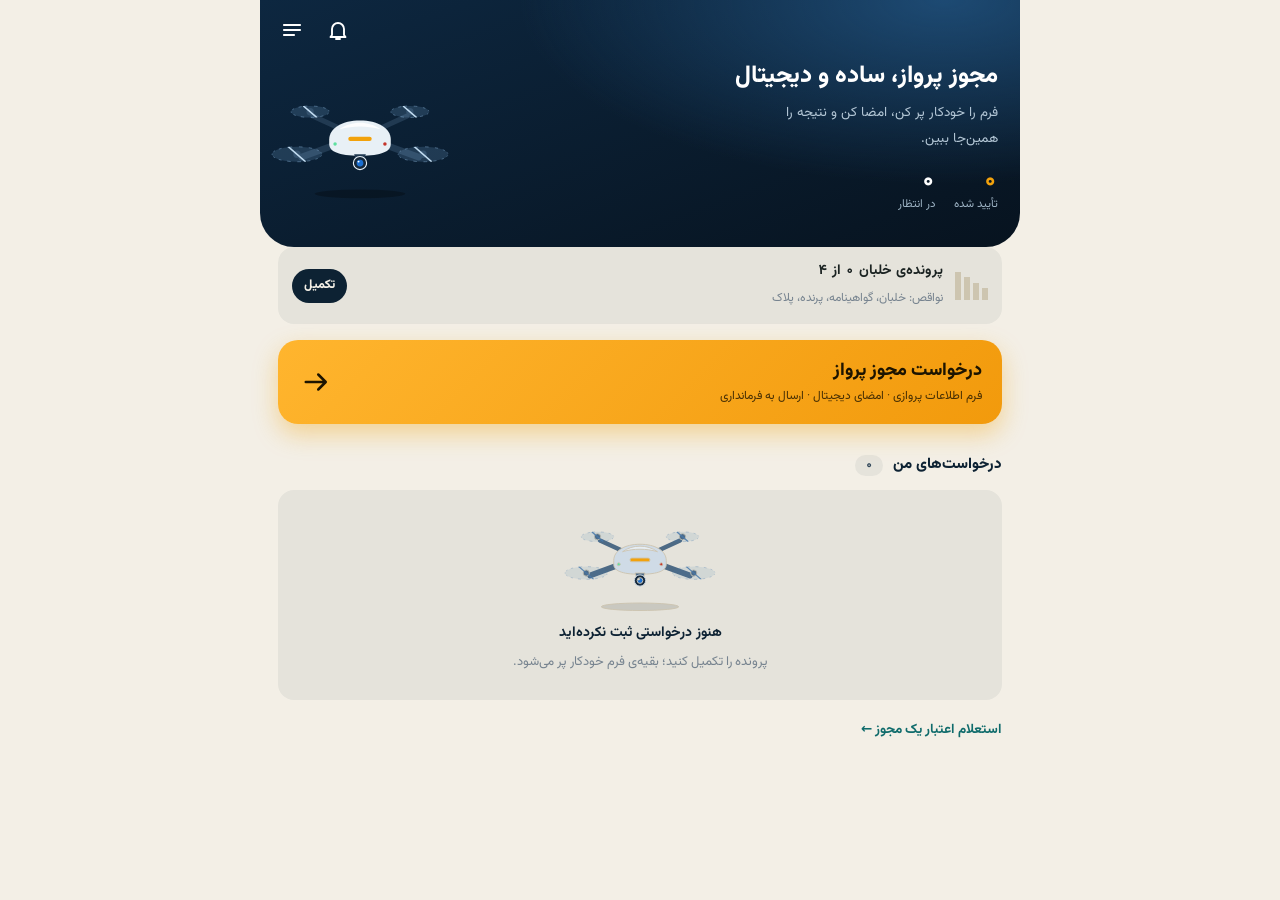
==== commit a8d186b1: "Update site: hamburger menu and info pages" ====
--- a/index.html
+++ b/index.html
@@ -5,8 +5,8 @@
     <meta name="viewport" content="width=device-width, initial-scale=1.0, viewport-fit=cover" />
     <meta name="theme-color" content="#0f6b6b" />
     <title>فتوگرامتری‌یار</title>
-    <script type="module" crossorigin src="./assets/index-U6r0grGu.js"></script>
-    <link rel="stylesheet" crossorigin href="./assets/index-2cJU99ow.css">
+    <script type="module" crossorigin src="./assets/index-CpdhzWVK.js"></script>
+    <link rel="stylesheet" crossorigin href="./assets/index-emjqYtW1.css">
   </head>
   <body>
     <div id="root"></div>
--- a/assets/index-emjqYtW1.css
+++ b/assets/index-emjqYtW1.css
@@ -0,0 +1 @@
+@font-face{font-family:Vazirmatn;src:url(./Vazirmatn-Thin-DdUiS1cj.woff2) format("woff2");font-weight:100;font-style:normal;font-display:swap}@font-face{font-family:Vazirmatn;src:url(./Vazirmatn-ExtraLight-DNfybfsL.woff2) format("woff2");font-weight:200;font-style:normal;font-display:swap}@font-face{font-family:Vazirmatn;src:url(./Vazirmatn-Light-Byrs-DlH.woff2) format("woff2");font-weight:300;font-style:normal;font-display:swap}@font-face{font-family:Vazirmatn;src:url(./Vazirmatn-Regular-CtGL0YI-.woff2) format("woff2");font-weight:400;font-style:normal;font-display:swap}@font-face{font-family:Vazirmatn;src:url(./Vazirmatn-Medium-D86t5Axy.woff2) format("woff2");font-weight:500;font-style:normal;font-display:swap}@font-face{font-family:Vazirmatn;src:url(./Vazirmatn-SemiBold-26ZP1ILp.woff2) format("woff2");font-weight:600;font-style:normal;font-display:swap}@font-face{font-family:Vazirmatn;src:url(./Vazirmatn-Bold-_OhAJEdh.woff2) format("woff2");font-weight:700;font-style:normal;font-display:swap}@font-face{font-family:Vazirmatn;src:url(./Vazirmatn-ExtraBold-DCjt2qDm.woff2) format("woff2");font-weight:800;font-style:normal;font-display:swap}@font-face{font-family:Vazirmatn;src:url(./Vazirmatn-Black-DA1YqYMq.woff2) format("woff2");font-weight:900;font-style:normal;font-display:swap}@font-face{font-family:KaTeX_AMS;font-style:normal;font-weight:400;src:url(./KaTeX_AMS-Regular-BQhdFMY1.woff2) format("woff2"),url(./KaTeX_AMS-Regular-DMm9YOAa.woff) format("woff"),url(./KaTeX_AMS-Regular-DRggAlZN.ttf) format("truetype")}@font-face{font-family:KaTeX_Caligraphic;font-style:normal;font-weight:700;src:url(./KaTeX_Caligraphic-Bold-Dq_IR9rO.woff2) format("woff2"),url(./KaTeX_Caligraphic-Bold-BEiXGLvX.woff) format("woff"),url(./KaTeX_Caligraphic-Bold-ATXxdsX0.ttf) format("truetype")}@font-face{font-family:KaTeX_Caligraphic;font-style:normal;font-weight:400;src:url(./KaTeX_Caligraphic-Regular-Di6jR-x-.woff2) format("woff2"),url(./KaTeX_Caligraphic-Regular-CTRA-rTL.woff) format("woff"),url(./KaTeX_Caligraphic-Regular-wX97UBjC.ttf) format("truetype")}@font-face{font-family:KaTeX_Fraktur;font-style:normal;font-weight:700;src:url(./KaTeX_Fraktur-Bold-CL6g_b3V.woff2) format("woff2"),url(./KaTeX_Fraktur-Bold-BsDP51OF.woff) format("woff"),url(./KaTeX_Fraktur-Bold-BdnERNNW.ttf) format("truetype")}@font-face{font-family:KaTeX_Fraktur;font-style:normal;font-weight:400;src:url(./KaTeX_Fraktur-Regular-CTYiF6lA.woff2) format("woff2"),url(./KaTeX_Fraktur-Regular-Dxdc4cR9.woff) format("woff"),url(./KaTeX_Fraktur-Regular-CB_wures.ttf) format("truetype")}@font-face{font-family:KaTeX_Main;font-style:normal;font-weight:700;src:url(./KaTeX_Main-Bold-Cx986IdX.woff2) format("woff2"),url(./KaTeX_Main-Bold-Jm3AIy58.woff) format("woff"),url(./KaTeX_Main-Bold-waoOVXN0.ttf) format("truetype")}@font-face{font-family:KaTeX_Main;font-style:italic;font-weight:700;src:url(./KaTeX_Main-BoldItalic-DxDJ3AOS.woff2) format("woff2"),url(./KaTeX_Main-BoldItalic-SpSLRI95.woff) format("woff"),url(./KaTeX_Main-BoldItalic-DzxPMmG6.ttf) format("truetype")}@font-face{font-family:KaTeX_Main;font-style:italic;font-weight:400;src:url(./KaTeX_Main-Italic-NWA7e6Wa.woff2) format("woff2"),url(./KaTeX_Main-Italic-BMLOBm91.woff) format("woff"),url(./KaTeX_Main-Italic-3WenGoN9.ttf) format("truetype")}@font-face{font-family:KaTeX_Main;font-style:normal;font-weight:400;src:url(./KaTeX_Main-Regular-B22Nviop.woff2) format("woff2"),url(./KaTeX_Main-Regular-Dr94JaBh.woff) format("woff"),url(./KaTeX_Main-Regular-ypZvNtVU.ttf) format("truetype")}@font-face{font-family:KaTeX_Math;font-style:italic;font-weight:700;src:url(./KaTeX_Math-BoldItalic-CZnvNsCZ.woff2) format("woff2"),url(./KaTeX_Math-BoldItalic-iY-2wyZ7.woff) format("woff"),url(./KaTeX_Math-BoldItalic-B3XSjfu4.ttf) format("truetype")}@font-face{font-family:KaTeX_Math;font-style:italic;font-weight:400;src:url(./KaTeX_Math-Italic-t53AETM-.woff2) format("woff2"),url(./KaTeX_Math-Italic-DA0__PXp.woff) format("woff"),url(./KaTeX_Math-Italic-flOr_0UB.ttf) format("truetype")}@font-face{font-family:KaTeX_SansSerif;font-style:normal;font-weight:700;src:url(./KaTeX_SansSerif-Bold-D1sUS0GD.woff2) format("woff2"),url(./KaTeX_SansSerif-Bold-DbIhKOiC.woff) format("woff"),url(./KaTeX_SansSerif-Bold-CFMepnvq.ttf) format("truetype")}@font-face{font-family:KaTeX_SansSerif;font-style:italic;font-weight:400;src:url(./KaTeX_SansSerif-Italic-C3H0VqGB.woff2) format("woff2"),url(./KaTeX_SansSerif-Italic-DN2j7dab.woff) format("woff"),url(./KaTeX_SansSerif-Italic-YYjJ1zSn.ttf) format("truetype")}@font-face{font-family:KaTeX_SansSerif;font-style:normal;font-weight:400;src:url(./KaTeX_SansSerif-Regular-DDBCnlJ7.woff2) format("woff2"),url(./KaTeX_SansSerif-Regular-CS6fqUqJ.woff) format("woff"),url(./KaTeX_SansSerif-Regular-BNo7hRIc.ttf) format("truetype")}@font-face{font-family:KaTeX_Script;font-style:normal;font-weight:400;src:url(./KaTeX_Script-Regular-D3wIWfF6.woff2) format("woff2"),url(./KaTeX_Script-Regular-D5yQViql.woff) format("woff"),url(./KaTeX_Script-Regular-C5JkGWo-.ttf) format("truetype")}@font-face{font-family:KaTeX_Size1;font-style:normal;font-weight:400;src:url(./KaTeX_Size1-Regular-mCD8mA8B.woff2) format("woff2"),url(./KaTeX_Size1-Regular-C195tn64.woff) format("woff"),url(./KaTeX_Size1-Regular-Dbsnue_I.ttf) format("truetype")}@font-face{font-family:KaTeX_Size2;font-style:normal;font-weight:400;src:url(./KaTeX_Size2-Regular-Dy4dx90m.woff2) format("woff2"),url(./KaTeX_Size2-Regular-oD1tc_U0.woff) format("woff"),url(./KaTeX_Size2-Regular-B7gKUWhC.ttf) format("truetype")}@font-face{font-family:KaTeX_Size3;font-style:normal;font-weight:400;src:url([data-uri]) format("woff2"),url(./KaTeX_Size3-Regular-CTq5MqoE.woff) format("woff"),url(./KaTeX_Size3-Regular-DgpXs0kz.ttf) format("truetype")}@font-face{font-family:KaTeX_Size4;font-style:normal;font-weight:400;src:url(./KaTeX_Size4-Regular-Dl5lxZxV.woff2) format("woff2"),url(./KaTeX_Size4-Regular-BF-4gkZK.woff) format("woff"),url(./KaTeX_Size4-Regular-DWFBv043.ttf) format("truetype")}@font-face{font-family:KaTeX_Typewriter;font-style:normal;font-weight:400;src:url(./KaTeX_Typewriter-Regular-CO6r4hn1.woff2) format("woff2"),url(./KaTeX_Typewriter-Regular-C0xS9mPB.woff) format("woff"),url(./KaTeX_Typewriter-Regular-D3Ib7_Hf.ttf) format("truetype")}.katex{font: 1.21em KaTeX_Main,Times New Roman,serif;line-height:1.2;text-indent:0;text-rendering:auto}.katex *{-ms-high-contrast-adjust:none!important;border-color:currentColor}.katex .katex-version:after{content:"0.16.11"}.katex .katex-mathml{clip:rect(1px,1px,1px,1px);border:0;height:1px;overflow:hidden;padding:0;position:absolute;width:1px}.katex .katex-html>.newline{display:block}.katex .base{position:relative;white-space:nowrap;width:-webkit-min-content;width:-moz-min-content;width:min-content}.katex .base,.katex .strut{display:inline-block}.katex .textbf{font-weight:700}.katex .textit{font-style:italic}.katex .textrm{font-family:KaTeX_Main}.katex .textsf{font-family:KaTeX_SansSerif}.katex .texttt{font-family:KaTeX_Typewriter}.katex .mathnormal{font-family:KaTeX_Math;font-style:italic}.katex .mathit{font-family:KaTeX_Main;font-style:italic}.katex .mathrm{font-style:normal}.katex .mathbf{font-family:KaTeX_Main;font-weight:700}.katex .boldsymbol{font-family:KaTeX_Math;font-style:italic;font-weight:700}.katex .amsrm,.katex .mathbb,.katex .textbb{font-family:KaTeX_AMS}.katex .mathcal{font-family:KaTeX_Caligraphic}.katex .mathfrak,.katex .textfrak{font-family:KaTeX_Fraktur}.katex .mathboldfrak,.katex .textboldfrak{font-family:KaTeX_Fraktur;font-weight:700}.katex .mathtt{font-family:KaTeX_Typewriter}.katex .mathscr,.katex .textscr{font-family:KaTeX_Script}.katex .mathsf,.katex .textsf{font-family:KaTeX_SansSerif}.katex .mathboldsf,.katex .textboldsf{font-family:KaTeX_SansSerif;font-weight:700}.katex .mathitsf,.katex .textitsf{font-family:KaTeX_SansSerif;font-style:italic}.katex .mainrm{font-family:KaTeX_Main;font-style:normal}.katex .vlist-t{border-collapse:collapse;display:inline-table;table-layout:fixed}.katex .vlist-r{display:table-row}.katex .vlist{display:table-cell;position:relative;vertical-align:bottom}.katex .vlist>span{display:block;height:0;position:relative}.katex .vlist>span>span{display:inline-block}.katex .vlist>span>.pstrut{overflow:hidden;width:0}.katex .vlist-t2{margin-right:-2px}.katex .vlist-s{display:table-cell;font-size:1px;min-width:2px;vertical-align:bottom;width:2px}.katex .vbox{align-items:baseline;display:inline-flex;flex-direction:column}.katex .hbox{width:100%}.katex .hbox,.katex .thinbox{display:inline-flex;flex-direction:row}.katex .thinbox{max-width:0;width:0}.katex .msupsub{text-align:left}.katex .mfrac>span>span{text-align:center}.katex .mfrac .frac-line{border-bottom-style:solid;display:inline-block;width:100%}.katex .hdashline,.katex .hline,.katex .mfrac .frac-line,.katex .overline .overline-line,.katex .rule,.katex .underline .underline-line{min-height:1px}.katex .mspace{display:inline-block}.katex .clap,.katex .llap,.katex .rlap{position:relative;width:0}.katex .clap>.inner,.katex .llap>.inner,.katex .rlap>.inner{position:absolute}.katex .clap>.fix,.katex .llap>.fix,.katex .rlap>.fix{display:inline-block}.katex .llap>.inner{right:0}.katex .clap>.inner,.katex .rlap>.inner{left:0}.katex .clap>.inner>span{margin-left:-50%;margin-right:50%}.katex .rule{border:0 solid;display:inline-block;position:relative}.katex .hline,.katex .overline .overline-line,.katex .underline .underline-line{border-bottom-style:solid;display:inline-block;width:100%}.katex .hdashline{border-bottom-style:dashed;display:inline-block;width:100%}.katex .sqrt>.root{margin-left:.2777777778em;margin-right:-.5555555556em}.katex .fontsize-ensurer.reset-size1.size1,.katex .sizing.reset-size1.size1{font-size:1em}.katex .fontsize-ensurer.reset-size1.size2,.katex .sizing.reset-size1.size2{font-size:1.2em}.katex .fontsize-ensurer.reset-size1.size3,.katex .sizing.reset-size1.size3{font-size:1.4em}.katex .fontsize-ensurer.reset-size1.size4,.katex .sizing.reset-size1.size4{font-size:1.6em}.katex .fontsize-ensurer.reset-size1.size5,.katex .sizing.reset-size1.size5{font-size:1.8em}.katex .fontsize-ensurer.reset-size1.size6,.katex .sizing.reset-size1.size6{font-size:2em}.katex .fontsize-ensurer.reset-size1.size7,.katex .sizing.reset-size1.size7{font-size:2.4em}.katex .fontsize-ensurer.reset-size1.size8,.katex .sizing.reset-size1.size8{font-size:2.88em}.katex .fontsize-ensurer.reset-size1.size9,.katex .sizing.reset-size1.size9{font-size:3.456em}.katex .fontsize-ensurer.reset-size1.size10,.katex .sizing.reset-size1.size10{font-size:4.148em}.katex .fontsize-ensurer.reset-size1.size11,.katex .sizing.reset-size1.size11{font-size:4.976em}.katex .fontsize-ensurer.reset-size2.size1,.katex .sizing.reset-size2.size1{font-size:.8333333333em}.katex .fontsize-ensurer.reset-size2.size2,.katex .sizing.reset-size2.size2{font-size:1em}.katex .fontsize-ensurer.reset-size2.size3,.katex .sizing.reset-size2.size3{font-size:1.1666666667em}.katex .fontsize-ensurer.reset-size2.size4,.katex .sizing.reset-size2.size4{font-size:1.3333333333em}.katex .fontsize-ensurer.reset-size2.size5,.katex .sizing.reset-size2.size5{font-size:1.5em}.katex .fontsize-ensurer.reset-size2.size6,.katex .sizing.reset-size2.size6{font-size:1.6666666667em}.katex .fontsize-ensurer.reset-size2.size7,.katex .sizing.reset-size2.size7{font-size:2em}.katex .fontsize-ensurer.reset-size2.size8,.katex .sizing.reset-size2.size8{font-size:2.4em}.katex .fontsize-ensurer.reset-size2.size9,.katex .sizing.reset-size2.size9{font-size:2.88em}.katex .fontsize-ensurer.reset-size2.size10,.katex .sizing.reset-size2.size10{font-size:3.4566666667em}.katex .fontsize-ensurer.reset-size2.size11,.katex .sizing.reset-size2.size11{font-size:4.1466666667em}.katex .fontsize-ensurer.reset-size3.size1,.katex .sizing.reset-size3.size1{font-size:.7142857143em}.katex .fontsize-ensurer.reset-size3.size2,.katex .sizing.reset-size3.size2{font-size:.8571428571em}.katex .fontsize-ensurer.reset-size3.size3,.katex .sizing.reset-size3.size3{font-size:1em}.katex .fontsize-ensurer.reset-size3.size4,.katex .sizing.reset-size3.size4{font-size:1.1428571429em}.katex .fontsize-ensurer.reset-size3.size5,.katex .sizing.reset-size3.size5{font-size:1.2857142857em}.katex .fontsize-ensurer.reset-size3.size6,.katex .sizing.reset-size3.size6{font-size:1.4285714286em}.katex .fontsize-ensurer.reset-size3.size7,.katex .sizing.reset-size3.size7{font-size:1.7142857143em}.katex .fontsize-ensurer.reset-size3.size8,.katex .sizing.reset-size3.size8{font-size:2.0571428571em}.katex .fontsize-ensurer.reset-size3.size9,.katex .sizing.reset-size3.size9{font-size:2.4685714286em}.katex .fontsize-ensurer.reset-size3.size10,.katex .sizing.reset-size3.size10{font-size:2.9628571429em}.katex .fontsize-ensurer.reset-size3.size11,.katex .sizing.reset-size3.size11{font-size:3.5542857143em}.katex .fontsize-ensurer.reset-size4.size1,.katex .sizing.reset-size4.size1{font-size:.625em}.katex .fontsize-ensurer.reset-size4.size2,.katex .sizing.reset-size4.size2{font-size:.75em}.katex .fontsize-ensurer.reset-size4.size3,.katex .sizing.reset-size4.size3{font-size:.875em}.katex .fontsize-ensurer.reset-size4.size4,.katex .sizing.reset-size4.size4{font-size:1em}.katex .fontsize-ensurer.reset-size4.size5,.katex .sizing.reset-size4.size5{font-size:1.125em}.katex .fontsize-ensurer.reset-size4.size6,.katex .sizing.reset-size4.size6{font-size:1.25em}.katex .fontsize-ensurer.reset-size4.size7,.katex .sizing.reset-size4.size7{font-size:1.5em}.katex .fontsize-ensurer.reset-size4.size8,.katex .sizing.reset-size4.size8{font-size:1.8em}.katex .fontsize-ensurer.reset-size4.size9,.katex .sizing.reset-size4.size9{font-size:2.16em}.katex .fontsize-ensurer.reset-size4.size10,.katex .sizing.reset-size4.size10{font-size:2.5925em}.katex .fontsize-ensurer.reset-size4.size11,.katex .sizing.reset-size4.size11{font-size:3.11em}.katex .fontsize-ensurer.reset-size5.size1,.katex .sizing.reset-size5.size1{font-size:.5555555556em}.katex .fontsize-ensurer.reset-size5.size2,.katex .sizing.reset-size5.size2{font-size:.6666666667em}.katex .fontsize-ensurer.reset-size5.size3,.katex .sizing.reset-size5.size3{font-size:.7777777778em}.katex .fontsize-ensurer.reset-size5.size4,.katex .sizing.reset-size5.size4{font-size:.8888888889em}.katex .fontsize-ensurer.reset-size5.size5,.katex .sizing.reset-size5.size5{font-size:1em}.katex .fontsize-ensurer.reset-size5.size6,.katex .sizing.reset-size5.size6{font-size:1.1111111111em}.katex .fontsize-ensurer.reset-size5.size7,.katex .sizing.reset-size5.size7{font-size:1.3333333333em}.katex .fontsize-ensurer.reset-size5.size8,.katex .sizing.reset-size5.size8{font-size:1.6em}.katex .fontsize-ensurer.reset-size5.size9,.katex .sizing.reset-size5.size9{font-size:1.92em}.katex .fontsize-ensurer.reset-size5.size10,.katex .sizing.reset-size5.size10{font-size:2.3044444444em}.katex .fontsize-ensurer.reset-size5.size11,.katex .sizing.reset-size5.size11{font-size:2.7644444444em}.katex .fontsize-ensurer.reset-size6.size1,.katex .sizing.reset-size6.size1{font-size:.5em}.katex .fontsize-ensurer.reset-size6.size2,.katex .sizing.reset-size6.size2{font-size:.6em}.katex .fontsize-ensurer.reset-size6.size3,.katex .sizing.reset-size6.size3{font-size:.7em}.katex .fontsize-ensurer.reset-size6.size4,.katex .sizing.reset-size6.size4{font-size:.8em}.katex .fontsize-ensurer.reset-size6.size5,.katex .sizing.reset-size6.size5{font-size:.9em}.katex .fontsize-ensurer.reset-size6.size6,.katex .sizing.reset-size6.size6{font-size:1em}.katex .fontsize-ensurer.reset-size6.size7,.katex .sizing.reset-size6.size7{font-size:1.2em}.katex .fontsize-ensurer.reset-size6.size8,.katex .sizing.reset-size6.size8{font-size:1.44em}.katex .fontsize-ensurer.reset-size6.size9,.katex .sizing.reset-size6.size9{font-size:1.728em}.katex .fontsize-ensurer.reset-size6.size10,.katex .sizing.reset-size6.size10{font-size:2.074em}.katex .fontsize-ensurer.reset-size6.size11,.katex .sizing.reset-size6.size11{font-size:2.488em}.katex .fontsize-ensurer.reset-size7.size1,.katex .sizing.reset-size7.size1{font-size:.4166666667em}.katex .fontsize-ensurer.reset-size7.size2,.katex .sizing.reset-size7.size2{font-size:.5em}.katex .fontsize-ensurer.reset-size7.size3,.katex .sizing.reset-size7.size3{font-size:.5833333333em}.katex .fontsize-ensurer.reset-size7.size4,.katex .sizing.reset-size7.size4{font-size:.6666666667em}.katex .fontsize-ensurer.reset-size7.size5,.katex .sizing.reset-size7.size5{font-size:.75em}.katex .fontsize-ensurer.reset-size7.size6,.katex .sizing.reset-size7.size6{font-size:.8333333333em}.katex .fontsize-ensurer.reset-size7.size7,.katex .sizing.reset-size7.size7{font-size:1em}.katex .fontsize-ensurer.reset-size7.size8,.katex .sizing.reset-size7.size8{font-size:1.2em}.katex .fontsize-ensurer.reset-size7.size9,.katex .sizing.reset-size7.size9{font-size:1.44em}.katex .fontsize-ensurer.reset-size7.size10,.katex .sizing.reset-size7.size10{font-size:1.7283333333em}.katex .fontsize-ensurer.reset-size7.size11,.katex .sizing.reset-size7.size11{font-size:2.0733333333em}.katex .fontsize-ensurer.reset-size8.size1,.katex .sizing.reset-size8.size1{font-size:.3472222222em}.katex .fontsize-ensurer.reset-size8.size2,.katex .sizing.reset-size8.size2{font-size:.4166666667em}.katex .fontsize-ensurer.reset-size8.size3,.katex .sizing.reset-size8.size3{font-size:.4861111111em}.katex .fontsize-ensurer.reset-size8.size4,.katex .sizing.reset-size8.size4{font-size:.5555555556em}.katex .fontsize-ensurer.reset-size8.size5,.katex .sizing.reset-size8.size5{font-size:.625em}.katex .fontsize-ensurer.reset-size8.size6,.katex .sizing.reset-size8.size6{font-size:.6944444444em}.katex .fontsize-ensurer.reset-size8.size7,.katex .sizing.reset-size8.size7{font-size:.8333333333em}.katex .fontsize-ensurer.reset-size8.size8,.katex .sizing.reset-size8.size8{font-size:1em}.katex .fontsize-ensurer.reset-size8.size9,.katex .sizing.reset-size8.size9{font-size:1.2em}.katex .fontsize-ensurer.reset-size8.size10,.katex .sizing.reset-size8.size10{font-size:1.4402777778em}.katex .fontsize-ensurer.reset-size8.size11,.katex .sizing.reset-size8.size11{font-size:1.7277777778em}.katex .fontsize-ensurer.reset-size9.size1,.katex .sizing.reset-size9.size1{font-size:.2893518519em}.katex .fontsize-ensurer.reset-size9.size2,.katex .sizing.reset-size9.size2{font-size:.3472222222em}.katex .fontsize-ensurer.reset-size9.size3,.katex .sizing.reset-size9.size3{font-size:.4050925926em}.katex .fontsize-ensurer.reset-size9.size4,.katex .sizing.reset-size9.size4{font-size:.462962963em}.katex .fontsize-ensurer.reset-size9.size5,.katex .sizing.reset-size9.size5{font-size:.5208333333em}.katex .fontsize-ensurer.reset-size9.size6,.katex .sizing.reset-size9.size6{font-size:.5787037037em}.katex .fontsize-ensurer.reset-size9.size7,.katex .sizing.reset-size9.size7{font-size:.6944444444em}.katex .fontsize-ensurer.reset-size9.size8,.katex .sizing.reset-size9.size8{font-size:.8333333333em}.katex .fontsize-ensurer.reset-size9.size9,.katex .sizing.reset-size9.size9{font-size:1em}.katex .fontsize-ensurer.reset-size9.size10,.katex .sizing.reset-size9.size10{font-size:1.2002314815em}.katex .fontsize-ensurer.reset-size9.size11,.katex .sizing.reset-size9.size11{font-size:1.4398148148em}.katex .fontsize-ensurer.reset-size10.size1,.katex .sizing.reset-size10.size1{font-size:.2410800386em}.katex .fontsize-ensurer.reset-size10.size2,.katex .sizing.reset-size10.size2{font-size:.2892960463em}.katex .fontsize-ensurer.reset-size10.size3,.katex .sizing.reset-size10.size3{font-size:.337512054em}.katex .fontsize-ensurer.reset-size10.size4,.katex .sizing.reset-size10.size4{font-size:.3857280617em}.katex .fontsize-ensurer.reset-size10.size5,.katex .sizing.reset-size10.size5{font-size:.4339440694em}.katex .fontsize-ensurer.reset-size10.size6,.katex .sizing.reset-size10.size6{font-size:.4821600771em}.katex .fontsize-ensurer.reset-size10.size7,.katex .sizing.reset-size10.size7{font-size:.5785920926em}.katex .fontsize-ensurer.reset-size10.size8,.katex .sizing.reset-size10.size8{font-size:.6943105111em}.katex .fontsize-ensurer.reset-size10.size9,.katex .sizing.reset-size10.size9{font-size:.8331726133em}.katex .fontsize-ensurer.reset-size10.size10,.katex .sizing.reset-size10.size10{font-size:1em}.katex .fontsize-ensurer.reset-size10.size11,.katex .sizing.reset-size10.size11{font-size:1.1996142719em}.katex .fontsize-ensurer.reset-size11.size1,.katex .sizing.reset-size11.size1{font-size:.2009646302em}.katex .fontsize-ensurer.reset-size11.size2,.katex .sizing.reset-size11.size2{font-size:.2411575563em}.katex .fontsize-ensurer.reset-size11.size3,.katex .sizing.reset-size11.size3{font-size:.2813504823em}.katex .fontsize-ensurer.reset-size11.size4,.katex .sizing.reset-size11.size4{font-size:.3215434084em}.katex .fontsize-ensurer.reset-size11.size5,.katex .sizing.reset-size11.size5{font-size:.3617363344em}.katex .fontsize-ensurer.reset-size11.size6,.katex .sizing.reset-size11.size6{font-size:.4019292605em}.katex .fontsize-ensurer.reset-size11.size7,.katex .sizing.reset-size11.size7{font-size:.4823151125em}.katex .fontsize-ensurer.reset-size11.size8,.katex .sizing.reset-size11.size8{font-size:.578778135em}.katex .fontsize-ensurer.reset-size11.size9,.katex .sizing.reset-size11.size9{font-size:.6945337621em}.katex .fontsize-ensurer.reset-size11.size10,.katex .sizing.reset-size11.size10{font-size:.8336012862em}.katex .fontsize-ensurer.reset-size11.size11,.katex .sizing.reset-size11.size11{font-size:1em}.katex .delimsizing.size1{font-family:KaTeX_Size1}.katex .delimsizing.size2{font-family:KaTeX_Size2}.katex .delimsizing.size3{font-family:KaTeX_Size3}.katex .delimsizing.size4{font-family:KaTeX_Size4}.katex .delimsizing.mult .delim-size1>span{font-family:KaTeX_Size1}.katex .delimsizing.mult .delim-size4>span{font-family:KaTeX_Size4}.katex .nulldelimiter{display:inline-block;width:.12em}.katex .delimcenter,.katex .op-symbol{position:relative}.katex .op-symbol.small-op{font-family:KaTeX_Size1}.katex .op-symbol.large-op{font-family:KaTeX_Size2}.katex .accent>.vlist-t,.katex .op-limits>.vlist-t{text-align:center}.katex .accent .accent-body{position:relative}.katex .accent .accent-body:not(.accent-full){width:0}.katex .overlay{display:block}.katex .mtable .vertical-separator{display:inline-block;min-width:1px}.katex .mtable .arraycolsep{display:inline-block}.katex .mtable .col-align-c>.vlist-t{text-align:center}.katex .mtable .col-align-l>.vlist-t{text-align:left}.katex .mtable .col-align-r>.vlist-t{text-align:right}.katex .svg-align{text-align:left}.katex svg{fill:currentColor;stroke:currentColor;fill-rule:nonzero;fill-opacity:1;stroke-width:1;stroke-linecap:butt;stroke-linejoin:miter;stroke-miterlimit:4;stroke-dasharray:none;stroke-dashoffset:0;stroke-opacity:1;display:block;height:inherit;position:absolute;width:100%}.katex svg path{stroke:none}.katex img{border-style:none;max-height:none;max-width:none;min-height:0;min-width:0}.katex .stretchy{display:block;overflow:hidden;position:relative;width:100%}.katex .stretchy:after,.katex .stretchy:before{content:""}.katex .hide-tail{overflow:hidden;position:relative;width:100%}.katex .halfarrow-left{left:0;overflow:hidden;position:absolute;width:50.2%}.katex .halfarrow-right{overflow:hidden;position:absolute;right:0;width:50.2%}.katex .brace-left{left:0;overflow:hidden;position:absolute;width:25.1%}.katex .brace-center{left:25%;overflow:hidden;position:absolute;width:50%}.katex .brace-right{overflow:hidden;position:absolute;right:0;width:25.1%}.katex .x-arrow-pad{padding:0 .5em}.katex .cd-arrow-pad{padding:0 .55556em 0 .27778em}.katex .mover,.katex .munder,.katex .x-arrow{text-align:center}.katex .boxpad{padding:0 .3em}.katex .fbox,.katex .fcolorbox{border:.04em solid;box-sizing:border-box}.katex .cancel-pad{padding:0 .2em}.katex .cancel-lap{margin-left:-.2em;margin-right:-.2em}.katex .sout{border-bottom-style:solid;border-bottom-width:.08em}.katex .angl{border-right:.049em solid;border-top:.049em solid;box-sizing:border-box;margin-right:.03889em}.katex .anglpad{padding:0 .03889em}.katex .eqn-num:before{content:"(" counter(katexEqnNo) ")";counter-increment:katexEqnNo}.katex .mml-eqn-num:before{content:"(" counter(mmlEqnNo) ")";counter-increment:mmlEqnNo}.katex .mtr-glue{width:50%}.katex .cd-vert-arrow{display:inline-block;position:relative}.katex .cd-label-left{display:inline-block;position:absolute;right:calc(50% + .3em);text-align:left}.katex .cd-label-right{display:inline-block;left:calc(50% + .3em);position:absolute;text-align:right}.katex-display{display:block;margin:1em 0;text-align:center}.katex-display>.katex{display:block;text-align:center;white-space:nowrap}.katex-display>.katex>.katex-html{display:block;position:relative}.katex-display>.katex>.katex-html>.tag{position:absolute;right:0}.katex-display.leqno>.katex>.katex-html>.tag{left:0;right:auto}.katex-display.fleqn>.katex{padding-left:2em;text-align:left}body{counter-reset:katexEqnNo mmlEqnNo}:root{--fs: 1;--bg: #f3efe6;--surface: #fbf9f3;--surface-2: #ebe6d9;--ink: #1b2322;--ink-2: #434e4b;--muted: #6f7873;--line: #d8d2c2;--accent: #0f6b6b;--accent-ink: #f7f4ea;--accent-soft: #d5e6e0;--gold: #b3811c;--good: #2f7a4d;--good-soft: #dbebdd;--paper: #f6f1e4;--mark: #f2d77b;--code-bg: #ebe6d9;--radius: 8px;--tabs-h: 0px;--bar-h: 76px;color-scheme:light}[data-theme=dark]{--bg: #0e1514;--surface: #141d1c;--surface-2: #1c2827;--ink: #e7ece6;--ink-2: #b4beb8;--muted: #84908a;--line: #26332f;--accent: #55b3aa;--accent-ink: #0b1514;--accent-soft: #17322f;--gold: #d9aa45;--good: #5cc489;--good-soft: #16332a;--paper: #e9e4d6;--mark: #6b5a14;--code-bg: #1c2827;color-scheme:dark}*{box-sizing:border-box}html,body{margin:0;padding:0}body{background:var(--bg);color:var(--ink);font-family:Vazirmatn,system-ui,sans-serif;font-size:16px;line-height:1.75;-webkit-font-smoothing:antialiased;-webkit-tap-highlight-color:transparent}a{color:inherit;text-decoration:none}button{font:inherit;color:inherit;background:none;border:0;cursor:pointer}button:disabled{opacity:.35;cursor:default}:focus-visible{outline:2px solid var(--accent);outline-offset:2px}svg{width:22px;height:22px;flex-shrink:0}[dir=ltr] .flip,[dir=rtl] .flip-rtl{transform:scaleX(-1)}.page{max-width:760px;margin:0 auto;padding:0 18px calc(var(--tabs-h) + 32px + env(safe-area-inset-bottom));min-height:100vh;animation:enter .24s ease-out}.page.has-cta{padding-bottom:calc(var(--tabs-h) + 100px + env(safe-area-inset-bottom))}.reader-page{padding-bottom:calc(var(--bar-h) + 32px + env(safe-area-inset-bottom))}@keyframes enter{0%{opacity:0;transform:translateY(6px)}}@media (prefers-reduced-motion: reduce){.page{animation:none}*{transition:none!important}}.masthead{display:flex;align-items:center;justify-content:space-between;gap:12px;padding:calc(env(safe-area-inset-top) + 22px) 0 6px}.masthead h1{margin:0;font-size:26px;font-weight:800;line-height:1.4}.masthead.home{display:block;padding-bottom:4px}.masthead.home h1{font-size:32px;line-height:1.3}.masthead.home p{margin:6px 0 0;max-width:34em;font-size:14px;color:var(--ink-2)}.kicker{display:flex;align-items:center;gap:10px;font-size:12px;font-weight:700;color:var(--gold);letter-spacing:.04em}.kicker:before{content:"";width:22px;height:2px;background:var(--gold)}.topbar{position:sticky;top:0;z-index:10;display:flex;align-items:center;gap:6px;margin:0 -18px;padding:calc(env(safe-area-inset-top) + 8px) 12px 8px;background:color-mix(in srgb,var(--bg) 94%,transparent);-webkit-backdrop-filter:blur(10px);backdrop-filter:blur(10px);border-bottom:1px solid var(--line)}.topbar h1{flex:1;margin:0;font-size:16px;font-weight:700;white-space:nowrap;overflow:hidden;text-overflow:ellipsis}.icon-btn{width:44px;height:44px;display:grid;place-items:center;border-radius:8px}.icon-btn:active{background:var(--surface-2)}.read-progress{position:sticky;top:calc(env(safe-area-inset-top) + 61px);z-index:9;height:2px;margin:0 -18px;background:var(--line)}.read-progress i{display:block;height:100%;background:var(--gold)}.toast{position:fixed;z-index:40;inset-inline:0;margin:0 auto;width:max-content;max-width:86vw;bottom:calc(var(--tabs-h) + env(safe-area-inset-bottom) + 18px);padding:10px 18px;border-radius:8px;background:var(--ink);color:var(--bg);font-size:14px;animation:enter .18s ease-out}.sec{display:flex;align-items:center;gap:12px;margin:28px 0 12px;font-size:13px;font-weight:700;color:var(--muted)}.sec:after{content:"";flex:1;height:1px;background:var(--line)}.sec.with-cover{color:var(--ink);font-size:15px}.eyebrow{font-size:12px;color:var(--muted);display:block}.meta{font-size:12px;color:var(--muted);display:flex;align-items:center;gap:8px;flex-wrap:wrap}.tag{font-size:11px;font-weight:700;padding:0 7px;border-radius:4px;background:var(--accent-soft);color:var(--accent)}.lock svg{width:17px;height:17px;opacity:.55}.pending{font-style:normal;font-size:10px;margin-inline-start:6px;padding:0 5px;border:1px solid var(--line);border-radius:4px;color:var(--muted)}.box{margin:14px 0;padding:16px;border-radius:var(--radius);background:var(--surface);border:1px solid var(--line)}.box h3{margin:0 0 10px;font-size:15px}.cover{position:relative;overflow:hidden;flex-shrink:0;color:var(--paper);background:var(--hue);border-radius:6px}.cover .art,.c-hero>.art{position:absolute;top:0;right:0;bottom:0;left:0;width:100%;height:100%}.cover.sm{width:40px;height:40px;border-radius:6px}.cover.lg{width:100%;height:96px;border-radius:0}.pbar{height:4px;border-radius:2px;background:var(--surface-2);overflow:hidden;margin:8px 0 4px}.pbar i{display:block;height:100%;background:var(--accent);transition:width .3s}.pbar.good i{background:var(--good)}.cta{display:block;width:100%;text-align:center;padding:13px 16px;border-radius:8px;background:var(--accent);color:var(--accent-ink);font-weight:700}.cta:active{filter:brightness(.92)}.cta.big{padding:15px;margin:16px 0;font-size:16px}.cta.sm{width:auto;padding:10px 16px;font-size:14px;white-space:nowrap}.cta.ghost{background:transparent;color:var(--accent);box-shadow:inset 0 0 0 1.5px var(--accent)}.ok{color:var(--good);font-weight:700}.link{display:block;margin:14px 0 0;padding:6px 0;color:var(--accent);font-weight:700}.banner{display:flex;align-items:center;gap:10px;margin:14px 0 0;padding:12px 14px;border-radius:8px;font-weight:700}.banner.good{background:var(--good-soft);color:var(--good)}.courses{display:grid;gap:14px}.course-card{display:block;overflow:hidden;border-radius:10px;background:var(--surface);border:1px solid var(--line)}.course-card:active{background:var(--surface-2)}.course-info{padding:12px 14px 14px;display:flex;flex-direction:column}.course-info h3{margin:0;font-size:17px;line-height:1.5}.course-info p{margin:0 0 2px;font-size:13px;color:var(--ink-2);line-height:1.6}.resume{display:grid;grid-template-columns:1fr auto;align-items:center;gap:0 12px;overflow:hidden;border-radius:10px;background:var(--surface);border:1px solid var(--line)}.resume .cover{grid-column:1 / -1}.resume-info{padding:12px 0 14px;padding-inline:14px 0;min-width:0;display:flex;flex-direction:column}.resume-info strong{font-size:16px;line-height:1.55}.resume .go{margin-inline-end:14px;width:40px;height:40px;border-radius:8px;display:grid;place-items:center;background:var(--accent);color:var(--accent-ink)}.resume:active{background:var(--surface-2)}.c-hero{position:relative;overflow:hidden;margin:0 -18px;color:var(--paper);background:var(--hue)}.c-hero>.art{opacity:.55}.c-hero-body{position:relative;padding:64px 20px 18px;background:linear-gradient(to top,color-mix(in srgb,var(--hue) 92%,#000) 35%,transparent)}.c-hero h2{margin:0 0 4px;font-size:24px;line-height:1.5}.c-hero p{margin:0;font-size:14px;opacity:.92}.c-stats{display:flex;flex-wrap:wrap;gap:4px 18px;margin-top:12px;font-size:13px;opacity:.95}.c-stats b{font-weight:800}.c-hero .pbar{background:#ffffff40}.c-hero .pbar i{background:var(--paper)}.ctabs,.ltabs{display:flex;gap:20px;margin:6px 0 14px;border-bottom:1px solid var(--line)}.ctabs button,.ltabs button{padding:10px 0;font-weight:700;color:var(--muted);border-bottom:3px solid transparent;margin-bottom:-1px;display:flex;align-items:center;gap:6px}.ctabs button.on,.ltabs button.on{color:var(--ink);border-color:var(--gold)}.ltabs button b{font-size:11px;background:var(--accent-soft);color:var(--accent);border-radius:4px;padding:0 6px;line-height:1.7}.curriculum{list-style:none;padding:0;margin:0;border-top:1px solid var(--line)}.cur-sec{border-bottom:1px solid var(--line)}.cur-head{display:flex;align-items:center;gap:14px;width:100%;text-align:start;padding:13px 2px}.cur-head:active{background:var(--surface-2)}.cur-sec.locked .cur-head{color:var(--muted)}.cur-head .ch-title{flex:1;font-size:15px;font-weight:700;line-height:1.6;display:flex;flex-direction:column}.cur-head .ch-title .meta{font-weight:400}.cur-head .ch-title>.pending{align-self:flex-start;margin:0;font-weight:400}.chev svg{width:20px;height:20px;color:var(--muted);transition:transform .2s}.chev.open svg{transform:rotate(180deg)}.dot{width:30px;height:30px;border-radius:6px;display:grid;place-items:center;flex-shrink:0;border:1px solid var(--line);color:var(--ink-2);font-weight:700;font-size:13px}.dot svg{width:15px;height:15px}.dot.done{background:var(--good);border-color:var(--good);color:#fff}.dot.sm{width:26px;height:26px;font-size:12px}.cur-body{list-style:none;margin:0;padding:0 0 8px}.cur-body a{display:flex;align-items:center;gap:10px;padding:8px 2px;padding-inline-start:44px;font-size:14px;line-height:1.6;color:var(--ink-2)}.cur-body a:active{background:var(--surface-2)}.cur-body li:first-child a{color:var(--accent);font-weight:700}.lec-ic{width:22px;height:22px;display:grid;place-items:center;flex-shrink:0;color:var(--accent)}.lec-ic svg{width:15px;height:15px}.lec-ic.sm{color:var(--muted)}.learn{list-style:none;padding:0;margin:0;display:grid;gap:10px}.learn li{display:flex;gap:10px;align-items:flex-start;font-size:14px;line-height:1.7}.learn li svg{width:16px;height:16px;margin-top:5px;color:var(--accent)}.enroll-bar{position:fixed;inset-inline:0;bottom:calc(var(--tabs-h) + env(safe-area-inset-bottom));z-index:15;display:flex;align-items:center;justify-content:space-between;gap:12px;max-width:760px;margin:0 auto;padding:10px 18px;background:var(--surface);border-top:1px solid var(--line)}.enroll-bar>div{display:flex;flex-direction:column;line-height:1.5;font-size:14px}.notice{margin:12px 0 0;padding:10px 12px;border-radius:6px;background:var(--surface-2);color:var(--ink-2);font-size:13px}.reader{font-size:calc(17px * var(--fs));line-height:1.95;padding-top:18px}.reader[lang=en]{line-height:1.75}.ch-label{color:var(--gold);font-weight:700;font-size:.78em;display:flex;align-items:center;gap:10px;flex-wrap:wrap}.done-chip{display:inline-flex;align-items:center;gap:4px;padding:0 8px;border-radius:4px;background:var(--good-soft);color:var(--good);font-size:.95em}.done-chip svg{width:13px;height:13px}.ch-h1{margin:0 0 14px;font-size:1.55em;line-height:1.45}.reader .ltabs{font-size:15px}.reader p{margin:0 0 .9em;text-align:justify;text-justify:inter-word}.reader[lang=en] p{text-align:start}.heading{display:flex;align-items:flex-start;gap:6px;scroll-margin-top:84px}.heading>span{flex:1}.reader h2{font-size:1.22em;margin:1.7em 0 .5em;line-height:1.5;padding-inline-start:12px;border-inline-start:3px solid var(--gold)}.reader h3{font-size:1.07em;margin:1.3em 0 .4em;line-height:1.55}.reader h4{font-size:1em;margin:1.1em 0 .3em;color:var(--ink-2)}.bm{color:var(--muted);opacity:.4;padding:4px;margin-top:2px}.bm svg{width:18px;height:18px}.bm.on{color:var(--gold);opacity:1}.li{position:relative;padding-inline-start:1.2em;margin:0 0 .45em}.li:before{content:"";position:absolute;inset-inline-start:.2em;top:.85em;width:5px;height:5px;background:var(--accent)}.li.lvl2,.li.lvl3{padding-inline-start:2.2em}.li.lvl2:before,.li.lvl3:before{inset-inline-start:1.2em;background:transparent;border:1.5px solid var(--accent)}.reader code,.snip code{font-family:ui-monospace,Cascadia Code,Menlo,monospace;font-size:.86em;background:var(--code-bg);padding:1px 5px;border-radius:4px}.reader pre{direction:ltr;text-align:left;background:var(--code-bg);border:1px solid var(--line);border-radius:6px;padding:12px 14px;overflow-x:auto;font-size:.78em;line-height:1.55;margin:0 0 1em}.reader pre code{background:none;padding:0;font-size:1em;white-space:pre}.math{overflow-x:auto;overflow-y:hidden;margin:.4em 0 1em;padding:6px 0}.imath{unicode-bidi:isolate;white-space:nowrap}.table-wrap{overflow-x:auto;margin:0 0 1.1em;border:1px solid var(--line);border-radius:6px}table{border-collapse:collapse;width:100%;font-size:.86em;line-height:1.6;background:var(--surface)}th{background:var(--surface-2);font-weight:700;text-align:start}th,td{padding:8px 10px;border-bottom:1px solid var(--line);vertical-align:top;min-width:90px}tr:last-child td{border-bottom:0}mark{background:var(--mark);color:inherit;border-radius:3px}.jump-list{list-style:none;padding:0;margin:0;border-top:1px solid var(--line);font-size:.88em;line-height:1.7}.jump-list li{border-bottom:1px solid var(--line)}.jump-list button{display:flex;gap:8px;align-items:flex-start;width:100%;text-align:start;padding:11px 2px}.jump-list button:active{background:var(--surface-2)}.jump-list li.h3 button{padding-inline-start:22px;color:var(--ink-2)}.jump-list li.h2 button{font-weight:700}.jump-list svg{width:16px;height:16px;margin-top:5px;color:var(--gold)}.lesson-bar{position:fixed;inset-inline:0;bottom:0;z-index:20;display:flex;align-items:center;gap:10px;max-width:760px;margin:0 auto;padding:12px 18px calc(12px + env(safe-area-inset-bottom));background:var(--surface);border-top:1px solid var(--line)}.lesson-bar .cta{flex:1}.step{width:48px;height:48px;border-radius:8px;display:grid;place-items:center;border:1px solid var(--line);background:var(--surface);flex-shrink:0}.step:active{background:var(--surface-2)}.drawer-bg{position:fixed;top:0;right:0;bottom:0;left:0;background:#00000073;z-index:30}.drawer{position:absolute;top:0;bottom:0;inset-inline-end:0;width:min(88vw,400px);background:var(--surface);padding:calc(env(safe-area-inset-top) + 16px) 10px 16px;overflow-y:auto}.drawer h3{margin:0 8px 10px;font-size:16px}.drawer ul{list-style:none;padding:0;margin:0}.drawer li>button{display:flex;align-items:center;gap:10px;width:100%;text-align:start;padding:9px 8px;border-radius:6px;font-size:14px;line-height:1.6}.drawer li.cur>button{background:var(--accent-soft);font-weight:700}.drawer .grow{flex:1}.drawer .sub{padding-inline-start:40px;margin:2px 0 6px}.drawer .sub button{display:block;padding:5px 8px;font-size:13px;color:var(--ink-2);width:100%;text-align:start;border-radius:6px}.drawer button:active{background:var(--surface-2)}.search-box{display:flex;align-items:center;gap:8px;margin:12px 0 10px;padding:0 14px;border-radius:8px;background:var(--surface);border:1px solid var(--line);color:var(--muted)}.search-box:focus-within{border-color:var(--accent)}.search-box input{flex:1;border:0;outline:0;background:none;font:inherit;padding:12px 0;color:var(--ink);font-size:16px}.chips{display:flex;gap:8px;overflow-x:auto;padding-bottom:6px;margin-bottom:4px}.chips button{white-space:nowrap;padding:5px 14px;border-radius:6px;border:1px solid var(--line);background:var(--surface);font-size:13px}.chips button.on{background:var(--accent);color:var(--accent-ink);border-color:var(--accent);font-weight:700}.hits{list-style:none;padding:0;margin:8px 0;border-top:1px solid var(--line)}.hits li{border-bottom:1px solid var(--line)}.hits a{display:flex;gap:12px;padding:12px 2px}.hits a:active{background:var(--surface-2)}.hit-body{flex:1;min-width:0}.hits .eyebrow{color:var(--accent);font-weight:700;margin-bottom:2px}.snip{font-size:14px;color:var(--ink-2);line-height:1.7;display:block}.bm-row{display:flex;align-items:center;gap:6px}.bm-row a{flex:1;display:block}.empty{text-align:center;color:var(--muted);margin-top:60px;padding:0 20px}.muted{color:var(--muted);font-size:13px}.center{text-align:center}.small{font-size:12px}.stat{padding:16px 0;margin:14px 0;background:none;border-width:1px 0;border-radius:0}.stat-row{display:flex;align-items:baseline;gap:8px}.stat-row strong{font-size:30px;line-height:1.3}.stat-row span{color:var(--ink-2);font-size:14px}.setting{margin:22px 0}.setting h3{font-size:13px;color:var(--muted);margin:0 0 8px}.seg{display:flex;padding:3px;gap:3px;border-radius:8px;background:var(--surface-2)}.seg button{flex:1;padding:9px 6px;border-radius:6px;font-size:14px}.seg button.on{background:var(--surface);box-shadow:0 0 0 1px var(--line);font-weight:700;color:var(--accent)}.paywall{padding:26px 0}.paywall h2{margin:0 0 6px;font-size:24px;line-height:1.5}.paywall p{color:var(--ink-2);margin:0 0 18px}.paywall .learn{margin:0 0 24px;padding:16px 0;border-block:1px solid var(--line)}.paywall .link{text-align:center}.skeleton{height:140px;border-radius:10px;background:linear-gradient(90deg,var(--surface-2),var(--surface),var(--surface-2));background-size:200% 100%;animation:sk 1.2s infinite}.skeleton.tall{height:60vh;margin-top:20px}@keyframes sk{to{background-position:-200% 0}}.pm{--pm-night: #0a1a29;--pm-night-2: #123049;--pm-ink: #0d2233;--pm-ink-2: #34495b;--pm-mute: #76838f;--pm-line: #cdc5b0;--pm-paper: #fbf8ef;--pm-amber: #f2a20c;--pm-amber-ink: #1d1400;--pm-ok: #0f7d59;--pm-no: #c5352b;--pm-sky: #5ab8ff;--pm-hard: #0d2233}[data-theme=dark] .pm{--pm-night: #07121d;--pm-night-2: #0e2740;--pm-ink: #e6edf3;--pm-ink-2: #aebbc6;--pm-mute: #7d8b97;--pm-line: #264055;--pm-paper: #0f2233;--pm-ok: #35c28f;--pm-no: #ff6b60;--pm-hard: #000}.pm{font-feature-settings:"tnum"}.pm .ltr,.pm [dir=ltr]{font-feature-settings:"tnum","zero"}.sr{position:absolute;width:1px;height:1px;overflow:hidden;clip:rect(0 0 0 0)}.pm-lead{margin:6px 0 4px;color:var(--ink-2);font-size:14px}.pm-note{margin:6px 0 10px;font-size:12.5px;line-height:1.8;color:var(--pm-mute)}.pm-note.center{text-align:center}.pm-ok{color:var(--pm-ok);font-weight:700;font-size:14px;margin:4px 0 12px}.pm-alert{margin:10px 0;padding:9px 12px;border-inline-start:4px solid var(--pm-no);background:color-mix(in srgb,var(--pm-no) 10%,transparent);color:var(--ink);font-size:13px}.pm-link{display:inline-block;margin:12px 0;padding:6px 0;color:var(--pm-ink);font-weight:700;font-size:13.5px;border-bottom:2px solid var(--pm-amber)}.pm-btn{display:inline-flex;align-items:center;justify-content:center;gap:8px;padding:11px 18px;min-height:44px;background:var(--pm-ink);color:var(--bg);font-weight:800;font-size:14px;border:1.5px solid var(--pm-ink);border-radius:2px;box-shadow:3px 3px 0 var(--pm-amber);transition:transform .08s,box-shadow .08s}.pm-btn:active:not(:disabled){transform:translate(2px,2px);box-shadow:1px 1px 0 var(--pm-amber)}.pm-btn.ghost{background:transparent;color:var(--pm-ink);box-shadow:none}.pm-btn.ghost:active:not(:disabled){background:color-mix(in srgb,var(--pm-ink) 8%,transparent);transform:none}.pm-btn.sm{min-height:34px;padding:5px 12px;font-size:12.5px;box-shadow:none}.pm-btn.no{background:transparent;color:var(--pm-no);border-color:var(--pm-no);box-shadow:none}.pm-btn.danger{color:var(--pm-no);border-color:var(--pm-no)}.pm-btn.wide{display:flex;width:100%;margin:14px 0}.pm-btn:disabled{opacity:.38;box-shadow:none}.hero h2{margin:8px 0 6px;font-size:25px;line-height:1.45;font-weight:800;color:#fff}.hero p{margin:0;font-size:13px;line-height:1.85;color:#a9bccb;max-width:28em}.readiness{display:flex;align-items:center;gap:12px;padding:12px 14px;background:var(--surface);border:1px solid var(--pm-line);border-inline-start:5px solid var(--pm-amber)}.readiness.ok{border-inline-start-color:var(--pm-ok)}.readiness b{display:block;font-size:14px}.readiness span{font-size:12px;color:var(--pm-mute)}.readiness>div:nth-child(2){flex:1;min-width:0}.rd-ticks{display:flex;gap:3px;align-items:flex-end;height:28px}.rd-ticks i{width:6px;background:var(--pm-line)}.rd-ticks i:nth-child(1){height:40%}.rd-ticks i:nth-child(2){height:60%}.rd-ticks i:nth-child(3){height:80%}.rd-ticks i:nth-child(4){height:100%}.rd-ticks i.on{background:var(--pm-ok)}.rd-go{padding:6px 12px;font-size:12.5px;font-weight:800;border:1.5px solid var(--pm-ink)}.pm-cta{position:relative;display:grid;grid-template-columns:1fr 34px;gap:2px 10px;align-items:center;margin:16px 0 6px;padding:16px 18px;background:var(--pm-amber);color:var(--pm-amber-ink);clip-path:polygon(0 0,calc(100% - 22px) 0,100% 22px,100% 100%,22px 100%,0 calc(100% - 22px))}.pm-cta span{font-size:19px;font-weight:800;line-height:1.5}.pm-cta small{grid-column:1;font-size:12px;opacity:.8;line-height:1.6}.pm-cta svg{grid-column:2;grid-row:1 / 3;width:30px;height:30px;transform:scaleX(-1)}[dir=ltr] .pm-cta svg{transform:none}.pm-cta:active{filter:brightness(.94)}.pm-sec{display:flex;align-items:center;gap:10px;margin:26px 0 12px;font-size:13px;font-weight:800;color:var(--pm-ink)}.pm-sec em{order:2;font-style:normal;font-size:12px;padding:0 8px;background:var(--pm-ink);color:var(--bg)}.pm-empty{display:grid;justify-items:center;gap:6px;padding:34px 20px;text-align:center;color:var(--pm-mute);font-size:13px;border:1.5px dashed var(--pm-line)}.pm-empty b{color:var(--pm-ink);font-size:14px}.pm-empty svg{height:56px;fill:none;stroke:var(--pm-line);stroke-width:1.5;width:56px}.tks{display:grid;gap:12px}.tk{position:relative;display:grid;grid-template-columns:1fr 104px;background:var(--surface);border:1px solid var(--pm-line)}.tk.submitted{--c: var(--pm-amber)}.tk.approved{--c: var(--pm-ok)}.tk.rejected{--c: var(--pm-no)}.tk.draft{--c: var(--pm-mute)}.tk-place{font-size:17px;line-height:1.5}.tk-area{font-size:13px;color:var(--ink-2);white-space:nowrap;overflow:hidden;text-overflow:ellipsis}.tk-meta{font-size:12px;color:var(--pm-mute)}.tk:active{transform:translateY(1px)}.path{display:flex;list-style:none;margin:14px 0 4px;padding:0}.path li{position:relative;flex:1;display:grid;justify-items:center;gap:6px;font-size:11.5px;color:var(--pm-mute)}.path li:before{content:"";position:absolute;top:12px;inset-inline:50% -50%;height:0;border-top:2px dashed var(--pm-line)}.path li:last-child:before{display:none}.path li.done:before{border-top:2px solid var(--pm-ink)}.path li.done,.path li.now{color:var(--pm-ink);font-weight:700}@keyframes pulse{0%{box-shadow:0 0 color-mix(in srgb,var(--pm-amber) 55%,transparent)}to{box-shadow:0 0 0 9px transparent}}.auth-id{display:flex;align-items:center;gap:12px;padding:12px 14px;background:var(--pm-night);color:#eaf2f8}.auth-id>div{flex:1;display:grid}.auth-id b{font-size:15px}.auth-id span{font-size:12px;color:#9eb4c4}.auth-id .pm-btn{color:#eaf2f8;border-color:#5e7b92}.pm-panel{margin:12px 0;padding:14px 16px 16px;background:var(--surface);border:1px solid var(--pm-line);border-block-start:3px solid var(--pm-ink)}.pm-panel h3{margin:0 0 8px;font-size:14px}.prov{display:flex;flex-wrap:wrap;gap:6px;margin-top:8px}.prov button,.chips-row button{padding:3px 10px;font-size:12px;border:1px solid var(--pm-line);background:var(--surface);color:var(--ink-2)}.prov button.on,.chips-row button.on{background:var(--pm-ink);color:var(--bg);border-color:var(--pm-ink);font-weight:700}.board-tabs{display:grid;grid-template-columns:repeat(3,1fr);margin:18px 0 10px;border:1.5px solid var(--pm-ink)}.board-tabs button{padding:9px 4px;font-size:13px;font-weight:700;color:var(--pm-ink-2);display:flex;justify-content:center;align-items:center;gap:6px}.board-tabs button+button{border-inline-start:1.5px solid var(--pm-ink)}.board-tabs b{font-size:11px;padding:0 6px;background:var(--pm-amber);color:#1d1400}.chips-row{display:flex;gap:6px;overflow-x:auto;padding-bottom:8px}.chips-row button{white-space:nowrap}.strips{display:grid;gap:6px;margin-top:4px}.strip{position:relative;display:grid;grid-template-columns:1fr auto;grid-template-areas:"no date" "name name" "place ac" "bod bod";gap:1px 12px;padding:9px 12px;padding-inline-start:20px;background:var(--surface);border:1px solid var(--pm-line);align-items:baseline;clip-path:polygon(0 0,100% 0,100% calc(100% - 12px),calc(100% - 12px) 100%,0 100%)}.strip i{position:absolute;inset-block:0;inset-inline-start:0;width:8px;background:var(--pm-amber)}.strip.approved i{background:var(--pm-ok)}.strip.rejected i{background:var(--pm-no)}.st-no{grid-area:no;font-family:ui-monospace,Menlo,monospace;font-size:12px;font-weight:700;letter-spacing:.06em}.st-name{grid-area:name;font-size:14.5px}.st-date{grid-area:date;font-size:12px;color:var(--pm-mute)}.st-ac{grid-area:ac;font-size:11.5px;color:var(--pm-ink-2);font-family:ui-monospace,Menlo,monospace;text-align:start}.st-place{grid-area:place;font-size:12.5px;color:var(--ink-2)}.st-bodies{grid-area:bod;font-size:11px;color:var(--pm-mute);margin-top:3px;padding-top:4px;border-top:1px dotted var(--pm-line)}.notes{display:grid;gap:8px;margin-top:14px}.note{display:grid;grid-template-columns:36px 1fr;gap:12px;padding:12px;background:var(--surface);border:1px solid var(--pm-line)}.note.new{border-color:var(--pm-ink);box-shadow:3px 3px 0 var(--pm-amber)}.note i{width:36px;height:36px;display:grid;place-items:center;font-style:normal;font-weight:800;background:var(--pm-ink);color:var(--bg)}.note.approved i{background:var(--pm-ok);color:#fff}.note.rejected i{background:var(--pm-no);color:#fff}.note div{display:grid;gap:1px}.note b{font-size:14px}.note span{font-size:13px;color:var(--ink-2)}.note small{font-size:11.5px;color:var(--pm-mute)}.wallet{display:grid;grid-template-columns:1.55fr 1fr;gap:12px;margin:16px 0 10px}.w-card{background:linear-gradient(135deg,var(--pm-night),var(--pm-night-2));color:#e9f1f7;padding:10px 12px 12px;clip-path:polygon(0 0,calc(100% - 18px) 0,100% 18px,100% 100%,0 100%);min-width:0}.w-card header{display:flex;justify-content:space-between;font-size:10.5px;color:var(--pm-amber);font-weight:700;margin-bottom:8px}.w-body{display:grid;grid-template-columns:54px 1fr;gap:10px}.w-photo{width:54px;height:66px;background:#ffffff14;border:1px dashed rgba(255,255,255,.3);display:grid;place-items:center;font-size:9px;text-align:center;color:#9eb4c4;overflow:hidden}.w-photo img{width:100%;height:100%;object-fit:cover}.w-card dl{margin:0;display:grid;grid-template-columns:auto 1fr;gap:3px 8px;font-size:11px;align-content:start}.w-card dt{color:#8ea6b8}.w-card dd{margin:0;font-weight:700;overflow:hidden;text-overflow:ellipsis;white-space:nowrap}.w-plate{display:grid;align-content:center;justify-items:center;gap:2px;padding:10px;background:#f4f1e8;color:#14202b;border:3px solid #14202b;border-radius:8px;box-shadow:inset 0 0 0 2px #f4f1e8,inset 0 0 0 3px #14202b;position:relative}.plate-no{font-family:ui-monospace,Menlo,monospace;font-weight:800;font-size:19px;letter-spacing:.12em}.plate-sub{font-size:10.5px;color:#4b5864;max-width:100%;overflow:hidden;text-overflow:ellipsis;white-space:nowrap}.plate-id{font-size:9.5px;font-family:ui-monospace,Menlo,monospace;color:#4b5864}.plate-img{display:none}.acc-score{display:flex;gap:6px}.acc-score span{flex:1;display:grid;gap:4px;font-size:11px;color:var(--pm-mute);text-align:center}.acc-score i{height:5px;background:var(--pm-line)}.acc-score span.on{color:var(--pm-ok);font-weight:700}.acc-score span.on i{background:var(--pm-ok)}.acc-sec,.ed-sec{margin:22px 0 0}.acc-sec h3,.ed-sec h3{display:flex;align-items:center;gap:10px;margin:0 0 6px;font-size:14.5px}.acc-sec h3 b{width:24px;height:24px;display:grid;place-items:center;background:var(--pm-ink);color:var(--bg);font-size:12px;clip-path:polygon(0 0,70% 0,100% 30%,100% 100%,0 100%)}.ed-sec h3{padding:4px 12px;margin-inline:0;background:var(--pm-ink);color:var(--bg);width:max-content;max-width:100%;clip-path:polygon(0 0,calc(100% - 10px) 0,100% 100%,0 100%);padding-inline-end:22px;font-size:13px}[dir=rtl] .ed-sec h3{clip-path:polygon(10px 0,100% 0,100% 100%,0 100%);padding-inline-start:22px;padding-inline-end:12px}.two{display:grid;grid-template-columns:1fr 1fr;gap:0 14px}.ln{display:block;margin:12px 0 0;min-width:0}.ln.wide{grid-column:1 / -1}.ln-cap{display:flex;align-items:center;gap:6px;font-size:11.5px;font-weight:700;color:var(--pm-ink-2);letter-spacing:.01em}.ln-auto{font-style:normal;font-size:9.5px;font-weight:700;padding:0 5px;background:var(--pm-amber);color:#1d1400;transform:skew(-10deg)}.ln-in{display:block;width:100%;min-height:40px;padding:6px 2px 5px;font:inherit;font-size:15px;color:var(--ink);background:transparent;border:0;border-bottom:1.5px solid var(--pm-ink-2);border-radius:0;outline:0;-webkit-appearance:none;-moz-appearance:none;appearance:none}.ln-in.ltr{direction:ltr;text-align:start}[dir=rtl] .ln-in.ltr{text-align:right}textarea.ln-in{resize:vertical;line-height:1.8;background-image:repeating-linear-gradient(transparent 0 26px,var(--pm-line) 26px 27px);background-attachment:local;border:0;border-bottom:1.5px solid var(--pm-ink-2)}.ln-in:focus{border-bottom-color:var(--pm-amber);box-shadow:0 2px 0 var(--pm-amber)}select.ln-in{padding-inline-end:20px;background:url("data:image/svg+xml;utf8,<svg xmlns='http://www.w3.org/2000/svg' width='12' height='8' viewBox='0 0 12 8'><path d='M1 1l5 5 5-5' fill='none' stroke='gray' stroke-width='1.6'/></svg>") no-repeat left 2px center}[dir=ltr] select.ln-in{background-position:right 2px center}.ln-hint{display:block;font-size:11.5px;color:var(--pm-mute)}.jdate{display:grid;grid-template-columns:.8fr 1.4fr 1fr;gap:8px}.jdate select{min-height:40px;padding:6px 2px;font:inherit;font-size:15px;color:var(--ink);background:transparent;border:0;border-bottom:1.5px solid var(--pm-ink-2);border-radius:0;outline:0}.jdate select:focus{border-bottom-color:var(--pm-amber)}.toggles{display:flex;flex-wrap:wrap;gap:6px;margin:8px 0 4px}.toggles button{display:inline-flex;align-items:center;gap:6px;padding:6px 11px;font-size:13px;border:1.5px solid var(--pm-line);background:var(--surface)}.toggles button i{font-style:normal;font-size:11px;color:var(--pm-mute)}.toggles button.on{border-color:var(--pm-ink);background:var(--pm-ink);color:var(--bg);font-weight:700}.toggles button.on i{color:var(--pm-amber)}.slot{margin:12px 0 0;min-width:0}.slot-frame{position:relative;display:block;width:100%;background:var(--surface);overflow:hidden;--k: var(--pm-ink-2);background-image:linear-gradient(var(--k),var(--k)),linear-gradient(var(--k),var(--k)),linear-gradient(var(--k),var(--k)),linear-gradient(var(--k),var(--k)),linear-gradient(var(--k),var(--k)),linear-gradient(var(--k),var(--k)),linear-gradient(var(--k),var(--k)),linear-gradient(var(--k),var(--k));background-repeat:no-repeat;background-size:18px 2px,2px 18px,18px 2px,2px 18px,18px 2px,2px 18px,18px 2px,2px 18px;background-position:0 0,0 0,100% 0,100% 0,0 100%,0 100%,100% 100%,100% 100%}.slot-frame img{position:absolute;top:5px;right:5px;bottom:5px;left:5px;width:calc(100% - 10px);height:calc(100% - 10px);object-fit:contain;background:#fff}.slot-empty{position:absolute;top:0;right:0;bottom:0;left:0;display:grid;place-content:center;justify-items:center;gap:4px;font-size:12px;color:var(--pm-mute)}.slot-meta{display:flex;align-items:baseline;gap:8px;margin-top:5px;font-size:12px}.slot-meta b{font-size:12.5px}.slot-meta span{color:var(--pm-mute)}.slot-x{margin-inline-start:auto;color:var(--pm-no);font-size:12px;font-weight:700}.sigpad{position:relative;height:150px;margin-top:10px;background:var(--surface);border:1px solid var(--pm-line);touch-action:none}.sigpad canvas{position:absolute;top:0;right:0;bottom:0;left:0;width:100%;height:100%;touch-action:none;cursor:crosshair}.sigpad-line{position:absolute;inset-inline:18px;bottom:36px;border-bottom:1.5px solid var(--pm-ink-2);pointer-events:none}.sigpad-line:before{content:"✕";position:absolute;inset-inline-start:-2px;bottom:3px;font-size:13px;font-style:normal;color:var(--pm-mute)}.sigpad-hint{position:absolute;inset-inline:0;bottom:46px;text-align:center;font-size:13px;color:var(--pm-mute);pointer-events:none}.sigpad-clear{position:absolute;inset-block-end:6px;inset-inline-end:8px;font-size:12px;color:var(--pm-no);font-weight:700}.hold{display:grid;justify-items:center;gap:4px;padding:6px 10px;color:var(--pm-ink);touch-action:none;user-select:none;-webkit-user-select:none}.hold svg{color:var(--pm-amber);filter:drop-shadow(0 0 0 transparent)}.hold span{font-size:12.5px;font-weight:800}.hold:active svg{filter:drop-shadow(0 0 8px color-mix(in srgb,var(--pm-amber) 60%,transparent))}.hold.off{opacity:.35}.sign-zone{display:grid;justify-items:center;gap:8px;margin:18px 0 8px;padding:14px 12px;border:1.5px dashed var(--pm-ink-2);text-align:center}.sign-zone p{margin:0;font-size:12px;color:var(--pm-mute);line-height:1.8}.miss{list-style:none;margin:8px 0;padding:0;display:grid;gap:4px}.miss button{display:flex;align-items:center;gap:10px;width:100%;padding:8px 10px;font-size:13.5px;text-align:start;background:color-mix(in srgb,var(--pm-amber) 12%,var(--surface));border-inline-start:4px solid var(--pm-amber)}.miss i{width:18px;height:18px;display:grid;place-items:center;background:var(--pm-amber);color:#1d1400;font-style:normal;font-weight:800;font-size:12px}.miss span{margin-inline-start:auto;font-size:11.5px;color:var(--pm-mute)}.row-btns{display:flex;gap:10px;flex-wrap:wrap;margin-top:12px}.ed{padding-bottom:calc(86px + env(safe-area-inset-bottom))}.route{position:sticky;top:calc(env(safe-area-inset-top) + 61px);z-index:8;display:flex;margin:0 -18px;padding:10px 12px 8px;list-style:none;background:color-mix(in srgb,var(--bg) 95%,transparent);-webkit-backdrop-filter:blur(8px);backdrop-filter:blur(8px);border-bottom:1px solid var(--pm-line)}.route li{position:relative;flex:1}.route li:before{content:"";position:absolute;top:13px;inset-inline:50% -50%;border-top:2px dashed var(--pm-line)}.route li:last-child:before{display:none}.route li.past:before{border-top:2px solid var(--pm-ink)}.route button{position:relative;z-index:1;display:grid;justify-items:center;gap:5px;width:100%;font-size:11px;color:var(--pm-mute)}.route li.now button{color:var(--pm-ink);font-weight:800}.ed-bar{position:fixed;inset-inline:0;bottom:0;z-index:20;display:flex;align-items:center;justify-content:space-between;gap:10px;max-width:760px;margin:0 auto;padding:10px 18px calc(10px + env(safe-area-inset-bottom));background:var(--surface);border-top:2px solid var(--pm-ink)}.ed-bar span{font-size:13px;font-weight:700;color:var(--pm-mute)}.ed-bar .pm-btn{min-width:96px}.geo-row{padding:6px 0 12px;border-bottom:1px dotted var(--pm-line);display:grid;grid-template-columns:1fr 1fr;gap:0 14px;margin-bottom:6px}.mand{margin:10px 0 0;padding:6px 10px;font-size:12.5px;background:var(--surface-2);border-inline-start:4px solid var(--pm-mute)}.mand.yes{border-inline-start-color:var(--pm-no);background:color-mix(in srgb,var(--pm-no) 9%,transparent);font-weight:700}.sheet{position:fixed;top:0;right:0;bottom:0;left:0;z-index:60;display:grid;grid-template-rows:auto 1fr;background:var(--bg)}.sheet header{display:flex;align-items:center;justify-content:space-between;padding:calc(env(safe-area-inset-top) + 10px) 16px 10px;border-bottom:2px solid var(--pm-ink)}.sheet-body{overflow:auto;padding:14px;background:color-mix(in srgb,var(--pm-ink) 14%,var(--bg))}.status-card{position:relative;margin:14px 0 12px;padding:16px 16px 12px;background:var(--surface);border:1px solid var(--pm-line);border-inline-start:6px solid var(--c, var(--pm-mute))}.status-card.submitted{--c: var(--pm-amber)}.status-card.approved{--c: var(--pm-ok)}.status-card.rejected{--c: var(--pm-no)}.sc-top{display:flex;justify-content:space-between;align-items:center;gap:12px}.sc-lab{font-size:11px;letter-spacing:.08em;color:var(--pm-mute)}.status-card h2{margin:0;font-size:28px;line-height:1.4;color:var(--c)}.sc-sub{font-size:13px;color:var(--ink-2)}.sc-seal{flex-shrink:0;transform:rotate(-9deg);opacity:.96}.sc-seal.thump{animation:thump .7s cubic-bezier(.2,1.4,.4,1) both}@keyframes thump{0%{transform:rotate(-30deg) scale(2.1);opacity:0}60%{opacity:1}to{transform:rotate(-9deg) scale(1)}}.status-card blockquote{margin:8px 0 0;padding:8px 12px;background:var(--surface-2);font-size:13.5px}.sc-hint{margin:8px 0 0;font-size:12.5px;color:var(--pm-mute)}.decide-row{display:flex;align-items:center;justify-content:space-between;gap:10px;margin-top:10px}.actions{display:flex;gap:8px;margin:12px 0 4px}.actions .pm-btn{flex:1;padding-inline:8px}.print-root{margin-top:16px}.docframe{position:relative}.docframe-in{position:absolute;top:0;left:50%;width:794px;margin-left:-397px;transform-origin:top center;display:grid;gap:22px}.checks{list-style:none;margin:8px 0;padding:0;display:grid;gap:8px}.checks li{display:grid;grid-template-columns:26px 1fr;gap:10px;align-items:start}.checks div{display:grid}.checks b{font-size:13.5px}.checks span{font-size:11px;color:var(--pm-mute);font-family:ui-monospace,Menlo,monospace;text-align:start}.found.ok{border-block-start-color:var(--pm-ok)}.found.bad{border-block-start-color:var(--pm-no)}.found p{margin:3px 0;font-size:13.5px}.geo-in{display:grid;grid-template-columns:1fr 1fr;gap:0 14px}.geo-act{display:flex;align-items:center;justify-content:space-between;gap:8px;margin:12px 0 4px;flex-wrap:wrap}.seg-mini{display:flex;border:1.5px solid var(--pm-ink)}.seg-mini button{padding:4px 10px;font-size:12px;font-weight:700;direction:ltr}.seg-mini button+button{border-inline-start:1.5px solid var(--pm-ink)}.geo-note{margin:10px 0;font-size:12.5px;color:var(--pm-mute)}.geo-note.warn{color:var(--pm-no)}.verdict{display:grid;gap:2px;margin:12px 0;padding:10px 12px;border-inline-start:6px solid var(--vc);background:color-mix(in srgb,var(--vc) 11%,var(--surface))}.verdict b{font-size:14.5px}.verdict span{font-size:12.5px;color:var(--ink-2);line-height:1.8}.verdict.v0{--vc: var(--pm-ok)}.verdict.v1{--vc: var(--pm-amber)}.verdict.v2{--vc: #e0701b}.verdict.v3{--vc: var(--pm-no)}.geo-body{display:grid;gap:12px;justify-items:center}.radar{max-width:100%;color:var(--pm-sky)}.radar-bg{fill:#0a1a29;stroke:var(--pm-ink);stroke-width:2}.radar-ring{fill:none;stroke:#78beff52;stroke-width:.7}.radar-lab{fill:#aad7ffd9;font-size:8px}.radar-me{fill:var(--pm-amber);stroke:#0a1a29;stroke-width:1.5}.radar-me-halo{fill:none;stroke:var(--pm-amber);stroke-width:1;transform-box:fill-box;transform-origin:center;animation:ping 2.2s ease-out infinite}@keyframes ping{0%{transform:scale(.6);opacity:.9}to{transform:scale(2.6);opacity:0}}.geo-list{list-style:none;width:100%;margin:0;padding:0;border-top:1px solid var(--pm-line)}.geo-list li{display:grid;grid-template-columns:12px 1fr auto auto;gap:8px;align-items:center;padding:7px 2px;border-bottom:1px solid var(--pm-line);font-size:12.5px}.geo-list li i{width:10px;height:10px;transform:rotate(45deg)}.gl-n{font-weight:700;text-align:start;overflow:hidden;text-overflow:ellipsis;white-space:nowrap}.gl-t{font-size:11px;color:var(--pm-mute)}.geo-list b{font-size:12px;font-family:ui-monospace,Menlo,monospace;min-width:52px;text-align:end}.geo-list b.in{color:var(--pm-no);font-family:inherit}.gl-empty{display:block!important;color:var(--pm-mute);text-align:center;padding:14px}.geo-foot{margin:12px 0 0;font-size:11.5px;line-height:1.9;color:var(--pm-mute)}.geo.compact .geo-body{grid-template-columns:1fr}.mission{position:relative;margin:20px 0 0;display:grid;gap:22px}.phase{position:relative;padding-inline-start:42px}.phase h2{margin:0 0 10px;font-size:14px;display:flex;align-items:center;gap:10px}.phase-tools{display:grid;gap:10px}.tool{position:relative;display:grid;grid-template-columns:46px 1fr;grid-template-areas:"g t" "g d";gap:0 12px;align-items:center;padding:12px 14px;background:var(--surface);border:1px solid var(--pm-line);clip-path:polygon(0 0,calc(100% - 14px) 0,100% 14px,100% 100%,0 100%)}.tool-g{grid-area:g;width:46px;height:46px;display:grid;place-items:center;background:var(--pm-night);color:var(--pm-amber)}.tool-g svg{width:28px;height:28px}.tool b{grid-area:t;font-size:15px;line-height:1.6}.tool>span:last-child{grid-area:d;font-size:12.5px;color:var(--pm-mute);line-height:1.7}.tool:active{background:var(--surface-2)}.pm.toolpage{padding:0;max-width:none}.toolpage .topbar{margin:0}.tool-frame{display:block;width:100%;height:calc(100dvh - 61px - env(safe-area-inset-top));border:0;background:var(--bg)}.a4{position:relative;width:794px;height:1123px;padding:30px 46px 26px;overflow:hidden;background:#fff;color:#111;font-family:Vazirmatn,Tahoma,sans-serif;font-size:11.2px;line-height:1.55;box-shadow:0 2px 14px #00000047}.a4 *{box-sizing:border-box}.dc-head{display:flex;justify-content:space-between;align-items:flex-start;min-height:58px}.dc-row{display:flex;align-items:baseline;gap:6px}.dc-k{white-space:nowrap}.dc-v{flex:1;min-width:40px;padding-inline:4px;border-bottom:1px dotted #888;font-weight:600;text-align:start}.dc-v.ltr{direction:ltr;text-align:right;unicode-bidi:plaintext}.dc-intro .dc-v{display:inline-block;min-width:64px;flex:none}.dc-title{margin:0 0 8px;text-align:center;font-size:17px;font-weight:800}.dc-intro{margin:0 0 9px;text-align:justify;line-height:1.95}.dc-pp{display:inline-block;margin-inline:4px 2px;white-space:nowrap}.dc-ch{display:inline-block;margin-inline-end:3px;font-size:13px}.dc-box{display:grid;grid-template-columns:repeat(12,1fr);border:1px solid #222;border-bottom:0;border-inline-start:0;margin-bottom:10px}.dc-cell{grid-column:span 9;padding:3px 9px;border-bottom:1px solid #222;border-inline-start:1px solid #222;min-height:24px}.dc-cell.lab{grid-column:span 3;font-weight:700;background:#f6f4ee}.dc-cell.lab small{display:block;font-weight:400;font-size:10px;color:#444}.dc-cell.fl{grid-column:span 4}.dc-cell.fl b{display:block;margin-bottom:2px}.dc-cell.thin{grid-column:span 3}.dc-cell.ppl{display:grid;grid-template-columns:1fr 1fr;gap:0 18px}.dc-tbl{width:100%;border-collapse:collapse;margin-bottom:10px}.dc-tbl caption{padding:3px 9px;border:1px solid #222;border-bottom:0;font-weight:700;text-align:center;background:#f6f4ee}.dc-tbl th,.dc-tbl td{border:1px solid #222;padding:3px 9px;text-align:center;font-weight:600}.dc-tbl th{font-weight:700}.dc-coord{font-weight:400!important;font-size:10.5px;color:#444}.bodies td{font-weight:600;white-space:nowrap}.dc-sens{height:52px;vertical-align:top;text-align:start!important;white-space:pre-line;font-size:10.2px;line-height:1.5}.dc-sign{display:grid;grid-template-columns:1.15fr 1fr;gap:14px;margin-top:6px}.dc-sig-a,.dc-sig-b{display:grid;align-content:start;gap:2px;padding:6px 10px;border:1px solid #222;min-height:140px}.dc-sig-b{border-style:dashed}.dc-sig-a>b,.dc-sig-b>b{font-size:11.5px}.dc-name{font-weight:700}.dc-sigbox{position:relative;display:flex;align-items:center;justify-content:space-between;height:66px;margin-top:2px}.dc-sigbox img{max-height:62px;max-width:58%;object-fit:contain}.dc-sigbox.seal-only{justify-content:center}.dc-sigempty{color:#999;font-size:11px}.dc-fp{font-family:ui-monospace,Menlo,monospace;font-size:9.5px;color:#555;text-align:start}.dc-sig-b small{font-size:10.5px;color:#444}.dc-dec{font-size:15px;font-weight:800}.dc-dec.approved{color:#0f7d59}.dc-dec.rejected{color:#c5352b}.seal{display:block;flex-shrink:0}.dc-water{position:absolute;top:0;right:0;bottom:0;left:0;display:grid;place-items:center;pointer-events:none;font-size:54px;font-weight:800;color:#c8281e17;transform:rotate(-24deg);text-align:center;line-height:1.4;padding:0 60px;z-index:0}.dc-water.submitted{color:#f2a20c29}.dc-water.rejected{color:#c5352b24}.a4>*:not(.dc-water):not(.dc-verify):not(.dc-law){position:relative;z-index:1}.dc-verify,.dc-law{z-index:1}.dc-h2{margin:0 0 14px;padding-bottom:6px;font-size:16px;border-bottom:2px solid #111}.dc-att{display:grid;grid-template-columns:1fr 1fr;gap:14px}.dc-att figure{margin:0;border:1px solid #222;padding:6px}.dc-att img{display:block;width:100%;height:170px;object-fit:contain;background:#f4f4f4}.dc-att figcaption{text-align:center;font-weight:700;margin-top:4px}.dc-none{grid-column:1 / -1;color:#777}.dc-verify{position:absolute;inset-inline:48px;bottom:80px;display:grid;grid-template-columns:130px 1fr;gap:18px;padding:14px;border:1.5px solid #111;align-items:center}.dc-qr{width:130px;height:130px;image-rendering:pixelated}.dc-qr.none{display:grid;place-items:center;border:1px dashed #999;font-size:11px;color:#777;text-align:center}.dc-verify dl{margin:0;display:grid;grid-template-columns:auto 1fr;gap:3px 12px;font-size:11px}.dc-verify dt{color:#444}.dc-verify dd{margin:0;font-weight:700;word-break:break-all;text-align:start}.dc-verify .mono{font-family:ui-monospace,Menlo,monospace;font-size:10px}.dc-law{position:absolute;inset-inline:48px;bottom:36px;margin:0;font-size:9.5px;color:#555;line-height:1.8}.a4 table{background:#fff;color:#111;font-size:inherit;line-height:inherit}.a4 th,.a4 td{background:#fff;color:#111;min-width:0;vertical-align:middle}.a4 .dc-tbl th{background:#f6f4ee}.a4 .dc-sens{vertical-align:top}@media (prefers-reduced-motion: reduce){.radar-sweep,.radar-me-halo,.hero-radar .radar-sweep{display:none}.path li.now i:before,.sc-seal.thump{animation:none}}@page{size:A4;margin:0}@media print{body *{visibility:hidden}.print-root,.print-root *{visibility:visible}.print-root{position:absolute;inset:0 auto auto 0;width:794px;margin:0}.docframe{height:auto!important}.docframe-in{position:static;transform:none!important;margin:0;gap:0;width:794px}.a4{box-shadow:none;break-after:page;page-break-after:always}.a4:last-child{break-after:auto}}.pm[dir=rtl] .flip{transform:none}.path li i,.route i,.checks i,.phase h2 i{position:relative;z-index:1;display:grid;place-items:center;width:26px;height:26px;font-style:normal;font-size:12px;font-weight:800;line-height:1;color:var(--dc, var(--pm-ink-2))}.path li i:before,.route i:before,.checks i:before,.phase h2 i:before{content:"";position:absolute;top:4px;right:4px;bottom:4px;left:4px;z-index:-1;transform:rotate(45deg);background:var(--db, var(--bg));border:2px solid var(--dbd, var(--pm-line))}.path li.done i,.route li.past i{--db: var(--pm-ink);--dbd: var(--pm-ink);--dc: var(--bg)}.path li.now i,.route li.now i{--db: var(--pm-amber);--dbd: var(--pm-amber);--dc: #1d1400}.path li.now i:before{animation:pulse 1.8s ease-out infinite}.path.approved li:last-child i{--db: var(--pm-ok);--dbd: var(--pm-ok);--dc: #fff}.path.rejected li:last-child i{--db: var(--pm-no);--dbd: var(--pm-no);--dc: #fff}.checks li.ok i{--db: var(--pm-ok);--dbd: var(--pm-ok);--dc: #fff}.checks li.bad i{--db: var(--pm-no);--dbd: var(--pm-no);--dc: #fff}.checks li.na i{--db: var(--pm-line);--dbd: var(--pm-line)}.phase h2 i{position:absolute;inset-inline-start:-1px;top:-3px;width:30px;height:30px;--db: var(--pm-ink);--dbd: var(--pm-ink);--dc: var(--bg)}.pm{--pm-r: 16px;--pm-soft: color-mix(in srgb, var(--pm-ink) 6%, var(--bg))}.pm-btn{border-radius:12px;box-shadow:none;border-width:0;background:var(--pm-ink)}.pm-btn:active:not(:disabled){transform:scale(.98);box-shadow:none}.pm-btn.ghost{background:color-mix(in srgb,var(--pm-ink) 8%,transparent);border-width:0}.pm-btn.no,.pm-btn.danger{background:color-mix(in srgb,var(--pm-no) 12%,transparent);border-width:0}.pm-link{border-bottom:0;color:var(--accent)}.hero{position:relative;display:grid;grid-template-columns:1fr auto;align-items:center;gap:0 4px;margin:0 -18px;padding:calc(env(safe-area-inset-top) + 26px) 22px 56px;overflow:hidden;color:#eef4f9;background:radial-gradient(90% 120% at 90% 0%,#1d4a73 0%,transparent 62%),linear-gradient(160deg,#0d2740,#07131f);border-radius:0 0 34px 34px}.hero h2{margin:0 0 6px;font-size:24px;line-height:1.5;font-weight:800;color:#fff}.hero p{margin:0;font-size:13.5px;line-height:1.9;color:#b4c7d6;max-width:17em}.hero-stats{display:flex;gap:18px;margin-top:16px}.hero-stats span{display:grid;font-size:11.5px;color:#9db3c4;line-height:1.5}.hero-stats b{font-size:24px;font-weight:800;color:#fff;line-height:1.2}.hero-stats span:first-child b{color:var(--pm-amber)}.hero-drone{margin-inline-end:-10px;margin-block-start:10px}.drone{display:block;overflow:visible;--dr-body: #e8f0f6;--dr-top: #ffffff;--dr-dark: #213a52}.drone .dr-shadow{fill:#00000047}.drone .dr-hover{animation:hover 3.4s ease-in-out infinite}.drone .dr-arm{stroke:var(--dr-dark)}.drone .dr-motor{fill:var(--dr-dark)}.drone .dr-disc{fill:#96cdff29;stroke:#aad7ff8c;stroke-width:1.2;stroke-dasharray:5 9}.drone .dr-blade{stroke:#d2ebffe6;stroke-width:3;stroke-linecap:round}.drone .dr-body{fill:var(--dr-body)}.drone .dr-top{fill:var(--dr-top);opacity:.9}.drone .dr-accent{fill:var(--pm-amber)}.drone .dr-led{fill:#5ee0a0}.drone .dr-led.off{fill:var(--pm-no)}.drone .dr-gimbal{fill:var(--dr-dark)}.drone .dr-cam{fill:#16283a;stroke:var(--dr-body);stroke-width:1.5}.drone .dr-lens{fill:#1b6fd1}.drone .dr-glint{fill:#fff}@keyframes hover{0%,to{transform:translateY(0)}50%{transform:translateY(-6px)}}.readiness{border:0;border-radius:var(--pm-r);background:var(--pm-soft)}.readiness.ok{background:color-mix(in srgb,var(--pm-ok) 11%,var(--bg))}.rd-go{border:0;border-radius:999px;background:var(--pm-ink);color:var(--bg)}.pm-cta{clip-path:none;border-radius:20px;padding:18px 20px;background:linear-gradient(135deg,#ffb52e,#f29a0c);box-shadow:0 10px 24px color-mix(in srgb,var(--pm-amber) 38%,transparent)}.pm-cta span{font-size:18px}.pm-sec{margin:28px 0 12px;font-size:15px}.pm-sec em{background:var(--pm-soft);color:var(--pm-ink-2);border-radius:999px;padding:0 10px}.pm-empty{border:0;border-radius:var(--pm-r);background:var(--pm-soft);padding:18px 20px 26px}.pm-empty .drone,.tools-hero .drone{--dr-body: #cfdbe6;--dr-top: #e9f0f5;--dr-dark: #4d6a85}.pm-empty .dr-disc,.tools-hero .dr-disc{stroke:#4678aa80;fill:#4678aa1f}.pm-empty .dr-blade,.tools-hero .dr-blade{stroke:#4678aad9}.pm-empty .dr-shadow,.tools-hero .dr-shadow{fill:#0000001f}.tk{display:grid;grid-template-columns:1fr;gap:3px;padding:14px 16px;border:0;border-radius:var(--pm-r);background:var(--surface);box-shadow:0 1px 0 var(--pm-line),0 8px 22px #0d223312}.tk-top{display:flex;align-items:center;justify-content:space-between;gap:10px}.tk-place{font-size:16.5px}.tk-pill{flex-shrink:0;padding:2px 11px;border-radius:999px;font-size:11.5px;font-weight:700;color:var(--c);background:color-mix(in srgb,var(--c) 14%,transparent)}.tk.submitted{--c: #b86e00}[data-theme=dark] .tk.submitted{--c: var(--pm-amber)}.tk-meta{display:flex;gap:10px;font-size:12px;color:var(--pm-mute)}.tk-meta bdi{font-family:ui-monospace,Menlo,monospace;letter-spacing:.04em}.tk:active{transform:scale(.99)}.status-card{border:0;border-radius:20px;background:color-mix(in srgb,var(--c) 9%,var(--surface))}.status-card h2{font-size:26px}.path li i:before,.route i:before,.checks i:before{transform:none;border-radius:50%;top:3px;right:3px;bottom:3px;left:3px}.auth-id{border-radius:var(--pm-r)}.auth-id .pm-btn{background:#ffffff1f;color:#fff}.pm-panel{border:0;border-radius:var(--pm-r);background:var(--pm-soft)}.board-tabs{border:0;border-radius:999px;background:var(--pm-soft);padding:4px}.board-tabs button{border-radius:999px}.board-tabs button+button{border:0}.board-tabs button.on{background:var(--pm-ink);color:var(--bg)}.chips-row button,.prov button,.toggles button{border:0;border-radius:999px;background:var(--pm-soft)}.prov button.on,.chips-row button.on,.toggles button.on{background:var(--pm-ink);color:var(--bg)}.strip{clip-path:none;border:0;border-radius:14px;padding-inline-start:22px;box-shadow:0 1px 0 var(--pm-line),0 6px 16px #0d22330f;overflow:hidden}.strip i{width:6px}.note{border:0;border-radius:var(--pm-r);box-shadow:0 1px 0 var(--pm-line)}.note.new{box-shadow:0 0 0 2px var(--pm-amber)}.note i{border-radius:50%}.w-card{clip-path:none;border-radius:18px}.w-photo{border-radius:8px}.acc-sec h3 b{clip-path:none;border-radius:50%;background:var(--pm-amber);color:#1d1400}.acc-score i{height:4px;border-radius:2px}.ln-cap{font-size:12px;font-weight:600;color:var(--pm-ink-2);margin-bottom:4px}.ln-in,.jdate select{padding:10px 12px;min-height:46px;border:1.5px solid transparent;border-radius:12px;background:var(--pm-soft);box-shadow:none!important}.ln-in:focus,.jdate select:focus{border-color:var(--pm-amber);background:var(--surface)}textarea.ln-in{background-image:none}select.ln-in{background-position:left 12px center;padding-inline-end:32px}[dir=ltr] select.ln-in{background-position:right 12px center}.ln-auto{border-radius:999px;transform:none;padding:0 7px}.ed-sec h3,[dir=rtl] .ed-sec h3{all:unset;display:flex;align-items:center;gap:8px;margin:0 0 6px;font-size:15.5px;font-weight:800;color:var(--ink)}.ed-sec h3:before{content:"";width:8px;height:8px;border-radius:50%;background:var(--pm-amber)}.ed-sec{margin-top:26px}.route{border-bottom:0}.slot-frame{background-image:none;border:2px dashed var(--pm-line);border-radius:14px}.slot-frame img{top:4px;right:4px;bottom:4px;left:4px;width:calc(100% - 8px);height:calc(100% - 8px);border-radius:10px}.sigpad{border:0;border-radius:14px;background:var(--pm-soft)}.sign-zone{border:0;border-radius:18px;background:var(--pm-soft)}.miss button{border-radius:10px}.ed-bar{border-top:0;box-shadow:0 -8px 24px #0d22331a}.mand{border-radius:10px;border:0}.verdict{border:0;border-radius:14px}.geo-list li i{transform:none;border-radius:50%}.seg-mini{border:0;border-radius:999px;background:var(--pm-soft);padding:3px}.seg-mini button{border-radius:999px}.seg-mini button+button{border:0}.seg-mini button.on{background:var(--pm-ink);color:var(--bg)}.sheet header{border-bottom:0;box-shadow:0 1px 0 var(--pm-line)}.mission{gap:20px;margin-top:14px}.mission:before,.phase h2 i{display:none}.phase{padding-inline-start:0}.phase h2{font-size:13px;font-weight:700;color:var(--pm-mute);letter-spacing:.02em}.tool{clip-path:none;border:0;border-radius:var(--pm-r);box-shadow:0 1px 0 var(--pm-line),0 8px 20px #0d22330f}.tool-g{border-radius:14px;background:linear-gradient(145deg,#12304b,#0a1c2e)}.tools-hero{display:flex;align-items:center;justify-content:space-between;gap:6px;padding:8px 0 0}.tools-hero .pm-lead{flex:1;margin:0}.radar-bg{stroke:none}@media (prefers-reduced-motion: reduce){.drone .dr-hover{animation:none}}.pick-custom{margin-top:8px}.topbar-right{display:flex;align-items:center}.menu-btn{position:relative;color:inherit}.menu-btn svg{width:24px;height:24px}.menu-dot{position:absolute;top:9px;inset-inline-end:9px;width:10px;height:10px;border-radius:50%;background:#f2a20c;border:2px solid var(--bg)}.menu-btn.light{color:#fff}.menu-btn.light .menu-dot{border-color:#0d2740}.hero-menu{position:absolute;top:calc(env(safe-area-inset-top) + 8px);inset-inline-end:10px;z-index:3}.home-menu{position:absolute;top:calc(env(safe-area-inset-top) + 10px);inset-inline-end:0}.masthead.home{position:relative}.hero{padding-top:calc(env(safe-area-inset-top) + 58px)}.menu-bg{position:fixed;top:0;right:0;bottom:0;left:0;z-index:70;background:#050e1880;animation:fade .18s ease-out}.menu{position:absolute;top:0;bottom:0;inset-inline-end:0;width:min(86vw,340px);display:flex;flex-direction:column;background:var(--surface);animation:slide-in .22s cubic-bezier(.2,.8,.3,1);box-shadow:-10px 0 40px #00000040}.menu header{position:relative;display:grid;grid-template-columns:1fr auto;align-items:end;padding:calc(env(safe-area-inset-top) + 14px) 16px 16px;color:#fff;background:radial-gradient(90% 120% at 90% 0%,#1d4a73 0%,transparent 62%),linear-gradient(160deg,#0d2740,#07131f);border-radius:0 0 28px 28px}.menu header .drone{grid-column:1;grid-row:1;justify-self:start;margin-inline-start:-8px}.menu header>div{grid-column:1 / -1;display:grid;margin-top:6px}.menu header b{font-size:18px}.menu header span{font-size:12.5px;color:#a9bccb}.menu header .icon-btn{grid-column:2;grid-row:1;align-self:start;color:#fff;background:#ffffff1f;border-radius:50%}.menu header .drone{--dr-body: #e8f0f6;--dr-top: #fff;--dr-dark: #213a52}.menu nav{flex:1;overflow-y:auto;padding:12px 12px 8px}.menu ul{list-style:none;margin:0;padding:0;display:grid;gap:2px}.menu li a{display:flex;align-items:center;gap:14px;padding:12px 14px;border-radius:14px;font-size:15px;font-weight:600;color:var(--ink)}.menu li a svg{width:22px;height:22px;color:var(--muted)}.menu li a span{flex:1}.menu li a:active{background:var(--surface-2)}.menu li a.on{background:color-mix(in srgb,#f2a20c 16%,var(--surface))}.menu li a.on svg{color:#b86e00}.menu li a b{min-width:22px;padding:0 7px;border-radius:11px;background:#f2a20c;color:#1d1400;font-size:12px;line-height:22px;text-align:center}.menu h3{margin:16px 14px 4px;font-size:12px;font-weight:700;color:var(--muted)}.menu footer{padding:10px 20px calc(10px + env(safe-area-inset-bottom));font-size:12px;color:var(--muted);text-align:center}@keyframes slide-in{0%{transform:translate(var(--from, -100%))}}[dir=rtl] .menu{--from: -100%}[dir=ltr] .menu{--from: 100%}@keyframes fade{0%{opacity:0}}.info-hero{display:grid;place-items:center;margin:14px -18px 0;padding:18px 0 6px;background:radial-gradient(70% 90% at 50% 0%,color-mix(in srgb,#1d4a73 22%,transparent),transparent)}.info-hero .drone{--dr-body: #cfdbe6;--dr-top: #e9f0f5;--dr-dark: #4d6a85}.info-hero .dr-disc{stroke:#4678aa80;fill:#4678aa1f}.info-hero .dr-blade{stroke:#4678aad9}.info-h{margin:6px 0 0;font-size:22px;text-align:center}.info-p{margin:10px 0;font-size:14px;line-height:2;color:var(--ink-2)}.info-p.small{font-size:12.5px;color:var(--pm-mute)}.info-list{list-style:none;margin:14px 0;padding:0;display:grid;gap:10px}.info-list li{display:grid;gap:2px;padding:12px 16px;border-radius:14px;background:var(--pm-soft);font-size:13.5px;line-height:1.9;color:var(--ink-2)}.info-list li b{color:var(--ink);font-size:14.5px}.faq{display:grid;gap:8px;margin-top:14px}.faq details{border-radius:14px;background:var(--pm-soft);padding:0 16px}.faq summary{padding:14px 0;font-weight:700;font-size:14.5px;cursor:pointer;list-style:none;display:flex;justify-content:space-between;gap:10px}.faq summary:after{content:"+";font-size:20px;line-height:1.3;color:var(--pm-mute)}.faq details[open] summary:after{content:"−"}.faq p{margin:0 0 14px;font-size:13.5px;line-height:2;color:var(--ink-2)}.contact-list{list-style:none;margin:14px 0;padding:0;display:grid;gap:8px}.contact-list a{display:flex;justify-content:space-between;gap:12px;padding:14px 16px;border-radius:14px;background:var(--pm-soft)}.contact-list span{color:var(--pm-mute);font-size:13px}.contact-list b{font-size:14.5px}.hero-menu{display:flex;gap:2px}.bell-n{position:absolute;top:5px;inset-inline-end:4px;min-width:18px;height:18px;padding:0 4px;border-radius:9px;background:var(--pm-no);color:#fff;font-size:11px;font-style:normal;font-weight:700;line-height:18px;text-align:center}.hero{padding-bottom:34px}.mode-bar{display:flex;align-items:center;justify-content:space-between;gap:10px;margin:16px 0 12px;padding:10px 14px;border-radius:14px;background:color-mix(in srgb,var(--pm-amber) 16%,var(--bg));font-size:13px;font-weight:700}.mode-bar em{font-style:normal;font-weight:400;font-size:11.5px;color:var(--pm-mute)}.mode-bar button{padding:6px 12px;border-radius:999px;background:var(--pm-ink);color:var(--bg);font-size:12px;font-weight:700}.pilot-first{margin-top:18px}.menu-role{display:flex;align-items:center;gap:14px;width:100%;padding:12px 14px;border-radius:14px;text-align:start;font-size:15px;font-weight:600;color:var(--ink)}.menu-role svg{width:22px;height:22px;color:var(--muted)}.menu-role span{flex:1;display:grid}.menu-role small{font-size:11.5px;font-weight:400;color:var(--muted)}.menu-role:active{background:var(--surface-2)}
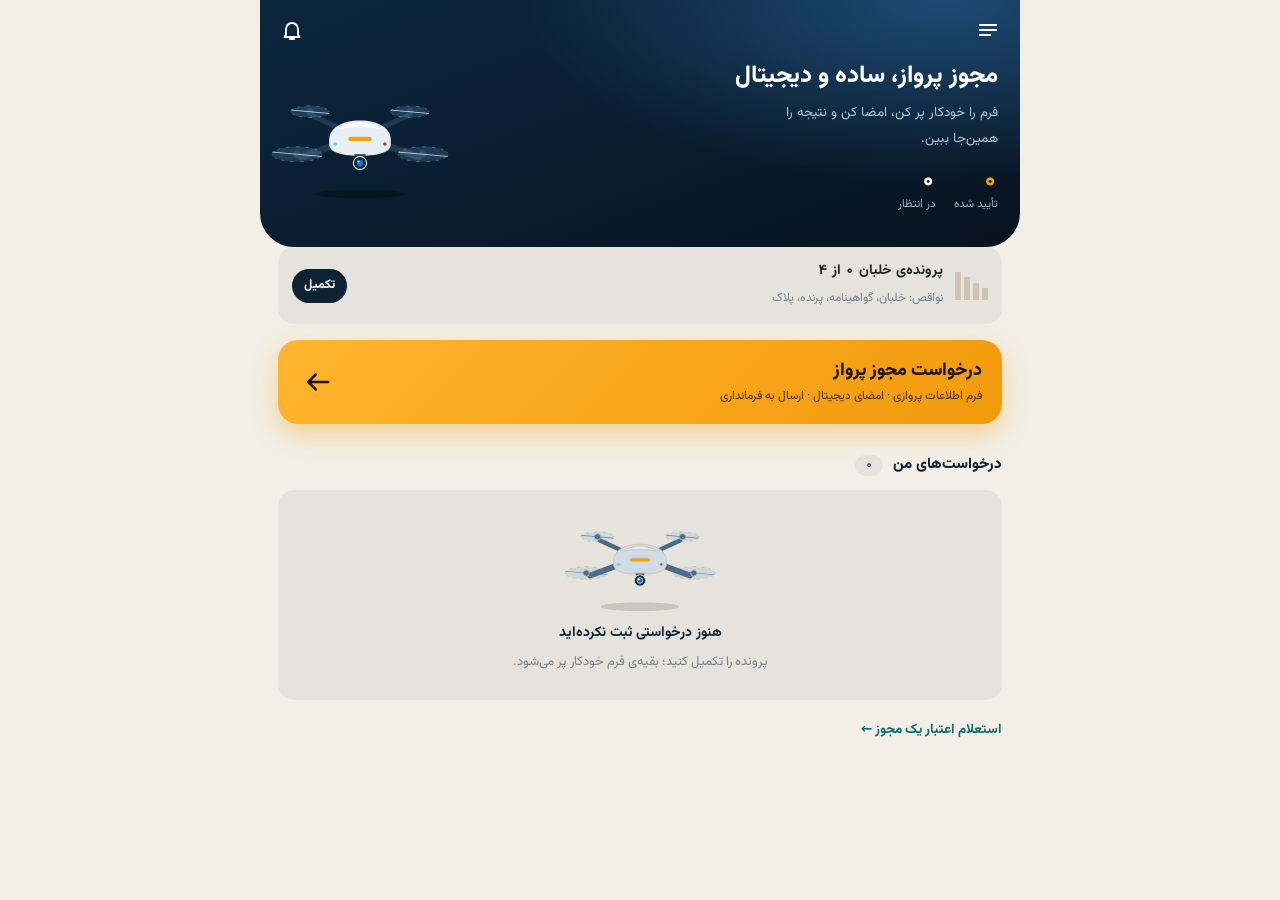
==== commit 5eabc9d4: "Update site: Persian menu on the right" ====
--- a/index.html
+++ b/index.html
@@ -5,8 +5,8 @@
     <meta name="viewport" content="width=device-width, initial-scale=1.0, viewport-fit=cover" />
     <meta name="theme-color" content="#0f6b6b" />
     <title>فتوگرامتری‌یار</title>
-    <script type="module" crossorigin src="./assets/index-CpdhzWVK.js"></script>
-    <link rel="stylesheet" crossorigin href="./assets/index-emjqYtW1.css">
+    <script type="module" crossorigin src="./assets/index-1QtTvveX.js"></script>
+    <link rel="stylesheet" crossorigin href="./assets/index-yHe4nIsQ.css">
   </head>
   <body>
     <div id="root"></div>
--- a/assets/index-yHe4nIsQ.css
+++ b/assets/index-yHe4nIsQ.css
@@ -0,0 +1 @@
+@font-face{font-family:Vazirmatn;src:url(./Vazirmatn-Thin-DdUiS1cj.woff2) format("woff2");font-weight:100;font-style:normal;font-display:swap}@font-face{font-family:Vazirmatn;src:url(./Vazirmatn-ExtraLight-DNfybfsL.woff2) format("woff2");font-weight:200;font-style:normal;font-display:swap}@font-face{font-family:Vazirmatn;src:url(./Vazirmatn-Light-Byrs-DlH.woff2) format("woff2");font-weight:300;font-style:normal;font-display:swap}@font-face{font-family:Vazirmatn;src:url(./Vazirmatn-Regular-CtGL0YI-.woff2) format("woff2");font-weight:400;font-style:normal;font-display:swap}@font-face{font-family:Vazirmatn;src:url(./Vazirmatn-Medium-D86t5Axy.woff2) format("woff2");font-weight:500;font-style:normal;font-display:swap}@font-face{font-family:Vazirmatn;src:url(./Vazirmatn-SemiBold-26ZP1ILp.woff2) format("woff2");font-weight:600;font-style:normal;font-display:swap}@font-face{font-family:Vazirmatn;src:url(./Vazirmatn-Bold-_OhAJEdh.woff2) format("woff2");font-weight:700;font-style:normal;font-display:swap}@font-face{font-family:Vazirmatn;src:url(./Vazirmatn-ExtraBold-DCjt2qDm.woff2) format("woff2");font-weight:800;font-style:normal;font-display:swap}@font-face{font-family:Vazirmatn;src:url(./Vazirmatn-Black-DA1YqYMq.woff2) format("woff2");font-weight:900;font-style:normal;font-display:swap}@font-face{font-family:KaTeX_AMS;font-style:normal;font-weight:400;src:url(./KaTeX_AMS-Regular-BQhdFMY1.woff2) format("woff2"),url(./KaTeX_AMS-Regular-DMm9YOAa.woff) format("woff"),url(./KaTeX_AMS-Regular-DRggAlZN.ttf) format("truetype")}@font-face{font-family:KaTeX_Caligraphic;font-style:normal;font-weight:700;src:url(./KaTeX_Caligraphic-Bold-Dq_IR9rO.woff2) format("woff2"),url(./KaTeX_Caligraphic-Bold-BEiXGLvX.woff) format("woff"),url(./KaTeX_Caligraphic-Bold-ATXxdsX0.ttf) format("truetype")}@font-face{font-family:KaTeX_Caligraphic;font-style:normal;font-weight:400;src:url(./KaTeX_Caligraphic-Regular-Di6jR-x-.woff2) format("woff2"),url(./KaTeX_Caligraphic-Regular-CTRA-rTL.woff) format("woff"),url(./KaTeX_Caligraphic-Regular-wX97UBjC.ttf) format("truetype")}@font-face{font-family:KaTeX_Fraktur;font-style:normal;font-weight:700;src:url(./KaTeX_Fraktur-Bold-CL6g_b3V.woff2) format("woff2"),url(./KaTeX_Fraktur-Bold-BsDP51OF.woff) format("woff"),url(./KaTeX_Fraktur-Bold-BdnERNNW.ttf) format("truetype")}@font-face{font-family:KaTeX_Fraktur;font-style:normal;font-weight:400;src:url(./KaTeX_Fraktur-Regular-CTYiF6lA.woff2) format("woff2"),url(./KaTeX_Fraktur-Regular-Dxdc4cR9.woff) format("woff"),url(./KaTeX_Fraktur-Regular-CB_wures.ttf) format("truetype")}@font-face{font-family:KaTeX_Main;font-style:normal;font-weight:700;src:url(./KaTeX_Main-Bold-Cx986IdX.woff2) format("woff2"),url(./KaTeX_Main-Bold-Jm3AIy58.woff) format("woff"),url(./KaTeX_Main-Bold-waoOVXN0.ttf) format("truetype")}@font-face{font-family:KaTeX_Main;font-style:italic;font-weight:700;src:url(./KaTeX_Main-BoldItalic-DxDJ3AOS.woff2) format("woff2"),url(./KaTeX_Main-BoldItalic-SpSLRI95.woff) format("woff"),url(./KaTeX_Main-BoldItalic-DzxPMmG6.ttf) format("truetype")}@font-face{font-family:KaTeX_Main;font-style:italic;font-weight:400;src:url(./KaTeX_Main-Italic-NWA7e6Wa.woff2) format("woff2"),url(./KaTeX_Main-Italic-BMLOBm91.woff) format("woff"),url(./KaTeX_Main-Italic-3WenGoN9.ttf) format("truetype")}@font-face{font-family:KaTeX_Main;font-style:normal;font-weight:400;src:url(./KaTeX_Main-Regular-B22Nviop.woff2) format("woff2"),url(./KaTeX_Main-Regular-Dr94JaBh.woff) format("woff"),url(./KaTeX_Main-Regular-ypZvNtVU.ttf) format("truetype")}@font-face{font-family:KaTeX_Math;font-style:italic;font-weight:700;src:url(./KaTeX_Math-BoldItalic-CZnvNsCZ.woff2) format("woff2"),url(./KaTeX_Math-BoldItalic-iY-2wyZ7.woff) format("woff"),url(./KaTeX_Math-BoldItalic-B3XSjfu4.ttf) format("truetype")}@font-face{font-family:KaTeX_Math;font-style:italic;font-weight:400;src:url(./KaTeX_Math-Italic-t53AETM-.woff2) format("woff2"),url(./KaTeX_Math-Italic-DA0__PXp.woff) format("woff"),url(./KaTeX_Math-Italic-flOr_0UB.ttf) format("truetype")}@font-face{font-family:KaTeX_SansSerif;font-style:normal;font-weight:700;src:url(./KaTeX_SansSerif-Bold-D1sUS0GD.woff2) format("woff2"),url(./KaTeX_SansSerif-Bold-DbIhKOiC.woff) format("woff"),url(./KaTeX_SansSerif-Bold-CFMepnvq.ttf) format("truetype")}@font-face{font-family:KaTeX_SansSerif;font-style:italic;font-weight:400;src:url(./KaTeX_SansSerif-Italic-C3H0VqGB.woff2) format("woff2"),url(./KaTeX_SansSerif-Italic-DN2j7dab.woff) format("woff"),url(./KaTeX_SansSerif-Italic-YYjJ1zSn.ttf) format("truetype")}@font-face{font-family:KaTeX_SansSerif;font-style:normal;font-weight:400;src:url(./KaTeX_SansSerif-Regular-DDBCnlJ7.woff2) format("woff2"),url(./KaTeX_SansSerif-Regular-CS6fqUqJ.woff) format("woff"),url(./KaTeX_SansSerif-Regular-BNo7hRIc.ttf) format("truetype")}@font-face{font-family:KaTeX_Script;font-style:normal;font-weight:400;src:url(./KaTeX_Script-Regular-D3wIWfF6.woff2) format("woff2"),url(./KaTeX_Script-Regular-D5yQViql.woff) format("woff"),url(./KaTeX_Script-Regular-C5JkGWo-.ttf) format("truetype")}@font-face{font-family:KaTeX_Size1;font-style:normal;font-weight:400;src:url(./KaTeX_Size1-Regular-mCD8mA8B.woff2) format("woff2"),url(./KaTeX_Size1-Regular-C195tn64.woff) format("woff"),url(./KaTeX_Size1-Regular-Dbsnue_I.ttf) format("truetype")}@font-face{font-family:KaTeX_Size2;font-style:normal;font-weight:400;src:url(./KaTeX_Size2-Regular-Dy4dx90m.woff2) format("woff2"),url(./KaTeX_Size2-Regular-oD1tc_U0.woff) format("woff"),url(./KaTeX_Size2-Regular-B7gKUWhC.ttf) format("truetype")}@font-face{font-family:KaTeX_Size3;font-style:normal;font-weight:400;src:url([data-uri]) format("woff2"),url(./KaTeX_Size3-Regular-CTq5MqoE.woff) format("woff"),url(./KaTeX_Size3-Regular-DgpXs0kz.ttf) format("truetype")}@font-face{font-family:KaTeX_Size4;font-style:normal;font-weight:400;src:url(./KaTeX_Size4-Regular-Dl5lxZxV.woff2) format("woff2"),url(./KaTeX_Size4-Regular-BF-4gkZK.woff) format("woff"),url(./KaTeX_Size4-Regular-DWFBv043.ttf) format("truetype")}@font-face{font-family:KaTeX_Typewriter;font-style:normal;font-weight:400;src:url(./KaTeX_Typewriter-Regular-CO6r4hn1.woff2) format("woff2"),url(./KaTeX_Typewriter-Regular-C0xS9mPB.woff) format("woff"),url(./KaTeX_Typewriter-Regular-D3Ib7_Hf.ttf) format("truetype")}.katex{font: 1.21em KaTeX_Main,Times New Roman,serif;line-height:1.2;text-indent:0;text-rendering:auto}.katex *{-ms-high-contrast-adjust:none!important;border-color:currentColor}.katex .katex-version:after{content:"0.16.11"}.katex .katex-mathml{clip:rect(1px,1px,1px,1px);border:0;height:1px;overflow:hidden;padding:0;position:absolute;width:1px}.katex .katex-html>.newline{display:block}.katex .base{position:relative;white-space:nowrap;width:-webkit-min-content;width:-moz-min-content;width:min-content}.katex .base,.katex .strut{display:inline-block}.katex .textbf{font-weight:700}.katex .textit{font-style:italic}.katex .textrm{font-family:KaTeX_Main}.katex .textsf{font-family:KaTeX_SansSerif}.katex .texttt{font-family:KaTeX_Typewriter}.katex .mathnormal{font-family:KaTeX_Math;font-style:italic}.katex .mathit{font-family:KaTeX_Main;font-style:italic}.katex .mathrm{font-style:normal}.katex .mathbf{font-family:KaTeX_Main;font-weight:700}.katex .boldsymbol{font-family:KaTeX_Math;font-style:italic;font-weight:700}.katex .amsrm,.katex .mathbb,.katex .textbb{font-family:KaTeX_AMS}.katex .mathcal{font-family:KaTeX_Caligraphic}.katex .mathfrak,.katex .textfrak{font-family:KaTeX_Fraktur}.katex .mathboldfrak,.katex .textboldfrak{font-family:KaTeX_Fraktur;font-weight:700}.katex .mathtt{font-family:KaTeX_Typewriter}.katex .mathscr,.katex .textscr{font-family:KaTeX_Script}.katex .mathsf,.katex .textsf{font-family:KaTeX_SansSerif}.katex .mathboldsf,.katex .textboldsf{font-family:KaTeX_SansSerif;font-weight:700}.katex .mathitsf,.katex .textitsf{font-family:KaTeX_SansSerif;font-style:italic}.katex .mainrm{font-family:KaTeX_Main;font-style:normal}.katex .vlist-t{border-collapse:collapse;display:inline-table;table-layout:fixed}.katex .vlist-r{display:table-row}.katex .vlist{display:table-cell;position:relative;vertical-align:bottom}.katex .vlist>span{display:block;height:0;position:relative}.katex .vlist>span>span{display:inline-block}.katex .vlist>span>.pstrut{overflow:hidden;width:0}.katex .vlist-t2{margin-right:-2px}.katex .vlist-s{display:table-cell;font-size:1px;min-width:2px;vertical-align:bottom;width:2px}.katex .vbox{align-items:baseline;display:inline-flex;flex-direction:column}.katex .hbox{width:100%}.katex .hbox,.katex .thinbox{display:inline-flex;flex-direction:row}.katex .thinbox{max-width:0;width:0}.katex .msupsub{text-align:left}.katex .mfrac>span>span{text-align:center}.katex .mfrac .frac-line{border-bottom-style:solid;display:inline-block;width:100%}.katex .hdashline,.katex .hline,.katex .mfrac .frac-line,.katex .overline .overline-line,.katex .rule,.katex .underline .underline-line{min-height:1px}.katex .mspace{display:inline-block}.katex .clap,.katex .llap,.katex .rlap{position:relative;width:0}.katex .clap>.inner,.katex .llap>.inner,.katex .rlap>.inner{position:absolute}.katex .clap>.fix,.katex .llap>.fix,.katex .rlap>.fix{display:inline-block}.katex .llap>.inner{right:0}.katex .clap>.inner,.katex .rlap>.inner{left:0}.katex .clap>.inner>span{margin-left:-50%;margin-right:50%}.katex .rule{border:0 solid;display:inline-block;position:relative}.katex .hline,.katex .overline .overline-line,.katex .underline .underline-line{border-bottom-style:solid;display:inline-block;width:100%}.katex .hdashline{border-bottom-style:dashed;display:inline-block;width:100%}.katex .sqrt>.root{margin-left:.2777777778em;margin-right:-.5555555556em}.katex .fontsize-ensurer.reset-size1.size1,.katex .sizing.reset-size1.size1{font-size:1em}.katex .fontsize-ensurer.reset-size1.size2,.katex .sizing.reset-size1.size2{font-size:1.2em}.katex .fontsize-ensurer.reset-size1.size3,.katex .sizing.reset-size1.size3{font-size:1.4em}.katex .fontsize-ensurer.reset-size1.size4,.katex .sizing.reset-size1.size4{font-size:1.6em}.katex .fontsize-ensurer.reset-size1.size5,.katex .sizing.reset-size1.size5{font-size:1.8em}.katex .fontsize-ensurer.reset-size1.size6,.katex .sizing.reset-size1.size6{font-size:2em}.katex .fontsize-ensurer.reset-size1.size7,.katex .sizing.reset-size1.size7{font-size:2.4em}.katex .fontsize-ensurer.reset-size1.size8,.katex .sizing.reset-size1.size8{font-size:2.88em}.katex .fontsize-ensurer.reset-size1.size9,.katex .sizing.reset-size1.size9{font-size:3.456em}.katex .fontsize-ensurer.reset-size1.size10,.katex .sizing.reset-size1.size10{font-size:4.148em}.katex .fontsize-ensurer.reset-size1.size11,.katex .sizing.reset-size1.size11{font-size:4.976em}.katex .fontsize-ensurer.reset-size2.size1,.katex .sizing.reset-size2.size1{font-size:.8333333333em}.katex .fontsize-ensurer.reset-size2.size2,.katex .sizing.reset-size2.size2{font-size:1em}.katex .fontsize-ensurer.reset-size2.size3,.katex .sizing.reset-size2.size3{font-size:1.1666666667em}.katex .fontsize-ensurer.reset-size2.size4,.katex .sizing.reset-size2.size4{font-size:1.3333333333em}.katex .fontsize-ensurer.reset-size2.size5,.katex .sizing.reset-size2.size5{font-size:1.5em}.katex .fontsize-ensurer.reset-size2.size6,.katex .sizing.reset-size2.size6{font-size:1.6666666667em}.katex .fontsize-ensurer.reset-size2.size7,.katex .sizing.reset-size2.size7{font-size:2em}.katex .fontsize-ensurer.reset-size2.size8,.katex .sizing.reset-size2.size8{font-size:2.4em}.katex .fontsize-ensurer.reset-size2.size9,.katex .sizing.reset-size2.size9{font-size:2.88em}.katex .fontsize-ensurer.reset-size2.size10,.katex .sizing.reset-size2.size10{font-size:3.4566666667em}.katex .fontsize-ensurer.reset-size2.size11,.katex .sizing.reset-size2.size11{font-size:4.1466666667em}.katex .fontsize-ensurer.reset-size3.size1,.katex .sizing.reset-size3.size1{font-size:.7142857143em}.katex .fontsize-ensurer.reset-size3.size2,.katex .sizing.reset-size3.size2{font-size:.8571428571em}.katex .fontsize-ensurer.reset-size3.size3,.katex .sizing.reset-size3.size3{font-size:1em}.katex .fontsize-ensurer.reset-size3.size4,.katex .sizing.reset-size3.size4{font-size:1.1428571429em}.katex .fontsize-ensurer.reset-size3.size5,.katex .sizing.reset-size3.size5{font-size:1.2857142857em}.katex .fontsize-ensurer.reset-size3.size6,.katex .sizing.reset-size3.size6{font-size:1.4285714286em}.katex .fontsize-ensurer.reset-size3.size7,.katex .sizing.reset-size3.size7{font-size:1.7142857143em}.katex .fontsize-ensurer.reset-size3.size8,.katex .sizing.reset-size3.size8{font-size:2.0571428571em}.katex .fontsize-ensurer.reset-size3.size9,.katex .sizing.reset-size3.size9{font-size:2.4685714286em}.katex .fontsize-ensurer.reset-size3.size10,.katex .sizing.reset-size3.size10{font-size:2.9628571429em}.katex .fontsize-ensurer.reset-size3.size11,.katex .sizing.reset-size3.size11{font-size:3.5542857143em}.katex .fontsize-ensurer.reset-size4.size1,.katex .sizing.reset-size4.size1{font-size:.625em}.katex .fontsize-ensurer.reset-size4.size2,.katex .sizing.reset-size4.size2{font-size:.75em}.katex .fontsize-ensurer.reset-size4.size3,.katex .sizing.reset-size4.size3{font-size:.875em}.katex .fontsize-ensurer.reset-size4.size4,.katex .sizing.reset-size4.size4{font-size:1em}.katex .fontsize-ensurer.reset-size4.size5,.katex .sizing.reset-size4.size5{font-size:1.125em}.katex .fontsize-ensurer.reset-size4.size6,.katex .sizing.reset-size4.size6{font-size:1.25em}.katex .fontsize-ensurer.reset-size4.size7,.katex .sizing.reset-size4.size7{font-size:1.5em}.katex .fontsize-ensurer.reset-size4.size8,.katex .sizing.reset-size4.size8{font-size:1.8em}.katex .fontsize-ensurer.reset-size4.size9,.katex .sizing.reset-size4.size9{font-size:2.16em}.katex .fontsize-ensurer.reset-size4.size10,.katex .sizing.reset-size4.size10{font-size:2.5925em}.katex .fontsize-ensurer.reset-size4.size11,.katex .sizing.reset-size4.size11{font-size:3.11em}.katex .fontsize-ensurer.reset-size5.size1,.katex .sizing.reset-size5.size1{font-size:.5555555556em}.katex .fontsize-ensurer.reset-size5.size2,.katex .sizing.reset-size5.size2{font-size:.6666666667em}.katex .fontsize-ensurer.reset-size5.size3,.katex .sizing.reset-size5.size3{font-size:.7777777778em}.katex .fontsize-ensurer.reset-size5.size4,.katex .sizing.reset-size5.size4{font-size:.8888888889em}.katex .fontsize-ensurer.reset-size5.size5,.katex .sizing.reset-size5.size5{font-size:1em}.katex .fontsize-ensurer.reset-size5.size6,.katex .sizing.reset-size5.size6{font-size:1.1111111111em}.katex .fontsize-ensurer.reset-size5.size7,.katex .sizing.reset-size5.size7{font-size:1.3333333333em}.katex .fontsize-ensurer.reset-size5.size8,.katex .sizing.reset-size5.size8{font-size:1.6em}.katex .fontsize-ensurer.reset-size5.size9,.katex .sizing.reset-size5.size9{font-size:1.92em}.katex .fontsize-ensurer.reset-size5.size10,.katex .sizing.reset-size5.size10{font-size:2.3044444444em}.katex .fontsize-ensurer.reset-size5.size11,.katex .sizing.reset-size5.size11{font-size:2.7644444444em}.katex .fontsize-ensurer.reset-size6.size1,.katex .sizing.reset-size6.size1{font-size:.5em}.katex .fontsize-ensurer.reset-size6.size2,.katex .sizing.reset-size6.size2{font-size:.6em}.katex .fontsize-ensurer.reset-size6.size3,.katex .sizing.reset-size6.size3{font-size:.7em}.katex .fontsize-ensurer.reset-size6.size4,.katex .sizing.reset-size6.size4{font-size:.8em}.katex .fontsize-ensurer.reset-size6.size5,.katex .sizing.reset-size6.size5{font-size:.9em}.katex .fontsize-ensurer.reset-size6.size6,.katex .sizing.reset-size6.size6{font-size:1em}.katex .fontsize-ensurer.reset-size6.size7,.katex .sizing.reset-size6.size7{font-size:1.2em}.katex .fontsize-ensurer.reset-size6.size8,.katex .sizing.reset-size6.size8{font-size:1.44em}.katex .fontsize-ensurer.reset-size6.size9,.katex .sizing.reset-size6.size9{font-size:1.728em}.katex .fontsize-ensurer.reset-size6.size10,.katex .sizing.reset-size6.size10{font-size:2.074em}.katex .fontsize-ensurer.reset-size6.size11,.katex .sizing.reset-size6.size11{font-size:2.488em}.katex .fontsize-ensurer.reset-size7.size1,.katex .sizing.reset-size7.size1{font-size:.4166666667em}.katex .fontsize-ensurer.reset-size7.size2,.katex .sizing.reset-size7.size2{font-size:.5em}.katex .fontsize-ensurer.reset-size7.size3,.katex .sizing.reset-size7.size3{font-size:.5833333333em}.katex .fontsize-ensurer.reset-size7.size4,.katex .sizing.reset-size7.size4{font-size:.6666666667em}.katex .fontsize-ensurer.reset-size7.size5,.katex .sizing.reset-size7.size5{font-size:.75em}.katex .fontsize-ensurer.reset-size7.size6,.katex .sizing.reset-size7.size6{font-size:.8333333333em}.katex .fontsize-ensurer.reset-size7.size7,.katex .sizing.reset-size7.size7{font-size:1em}.katex .fontsize-ensurer.reset-size7.size8,.katex .sizing.reset-size7.size8{font-size:1.2em}.katex .fontsize-ensurer.reset-size7.size9,.katex .sizing.reset-size7.size9{font-size:1.44em}.katex .fontsize-ensurer.reset-size7.size10,.katex .sizing.reset-size7.size10{font-size:1.7283333333em}.katex .fontsize-ensurer.reset-size7.size11,.katex .sizing.reset-size7.size11{font-size:2.0733333333em}.katex .fontsize-ensurer.reset-size8.size1,.katex .sizing.reset-size8.size1{font-size:.3472222222em}.katex .fontsize-ensurer.reset-size8.size2,.katex .sizing.reset-size8.size2{font-size:.4166666667em}.katex .fontsize-ensurer.reset-size8.size3,.katex .sizing.reset-size8.size3{font-size:.4861111111em}.katex .fontsize-ensurer.reset-size8.size4,.katex .sizing.reset-size8.size4{font-size:.5555555556em}.katex .fontsize-ensurer.reset-size8.size5,.katex .sizing.reset-size8.size5{font-size:.625em}.katex .fontsize-ensurer.reset-size8.size6,.katex .sizing.reset-size8.size6{font-size:.6944444444em}.katex .fontsize-ensurer.reset-size8.size7,.katex .sizing.reset-size8.size7{font-size:.8333333333em}.katex .fontsize-ensurer.reset-size8.size8,.katex .sizing.reset-size8.size8{font-size:1em}.katex .fontsize-ensurer.reset-size8.size9,.katex .sizing.reset-size8.size9{font-size:1.2em}.katex .fontsize-ensurer.reset-size8.size10,.katex .sizing.reset-size8.size10{font-size:1.4402777778em}.katex .fontsize-ensurer.reset-size8.size11,.katex .sizing.reset-size8.size11{font-size:1.7277777778em}.katex .fontsize-ensurer.reset-size9.size1,.katex .sizing.reset-size9.size1{font-size:.2893518519em}.katex .fontsize-ensurer.reset-size9.size2,.katex .sizing.reset-size9.size2{font-size:.3472222222em}.katex .fontsize-ensurer.reset-size9.size3,.katex .sizing.reset-size9.size3{font-size:.4050925926em}.katex .fontsize-ensurer.reset-size9.size4,.katex .sizing.reset-size9.size4{font-size:.462962963em}.katex .fontsize-ensurer.reset-size9.size5,.katex .sizing.reset-size9.size5{font-size:.5208333333em}.katex .fontsize-ensurer.reset-size9.size6,.katex .sizing.reset-size9.size6{font-size:.5787037037em}.katex .fontsize-ensurer.reset-size9.size7,.katex .sizing.reset-size9.size7{font-size:.6944444444em}.katex .fontsize-ensurer.reset-size9.size8,.katex .sizing.reset-size9.size8{font-size:.8333333333em}.katex .fontsize-ensurer.reset-size9.size9,.katex .sizing.reset-size9.size9{font-size:1em}.katex .fontsize-ensurer.reset-size9.size10,.katex .sizing.reset-size9.size10{font-size:1.2002314815em}.katex .fontsize-ensurer.reset-size9.size11,.katex .sizing.reset-size9.size11{font-size:1.4398148148em}.katex .fontsize-ensurer.reset-size10.size1,.katex .sizing.reset-size10.size1{font-size:.2410800386em}.katex .fontsize-ensurer.reset-size10.size2,.katex .sizing.reset-size10.size2{font-size:.2892960463em}.katex .fontsize-ensurer.reset-size10.size3,.katex .sizing.reset-size10.size3{font-size:.337512054em}.katex .fontsize-ensurer.reset-size10.size4,.katex .sizing.reset-size10.size4{font-size:.3857280617em}.katex .fontsize-ensurer.reset-size10.size5,.katex .sizing.reset-size10.size5{font-size:.4339440694em}.katex .fontsize-ensurer.reset-size10.size6,.katex .sizing.reset-size10.size6{font-size:.4821600771em}.katex .fontsize-ensurer.reset-size10.size7,.katex .sizing.reset-size10.size7{font-size:.5785920926em}.katex .fontsize-ensurer.reset-size10.size8,.katex .sizing.reset-size10.size8{font-size:.6943105111em}.katex .fontsize-ensurer.reset-size10.size9,.katex .sizing.reset-size10.size9{font-size:.8331726133em}.katex .fontsize-ensurer.reset-size10.size10,.katex .sizing.reset-size10.size10{font-size:1em}.katex .fontsize-ensurer.reset-size10.size11,.katex .sizing.reset-size10.size11{font-size:1.1996142719em}.katex .fontsize-ensurer.reset-size11.size1,.katex .sizing.reset-size11.size1{font-size:.2009646302em}.katex .fontsize-ensurer.reset-size11.size2,.katex .sizing.reset-size11.size2{font-size:.2411575563em}.katex .fontsize-ensurer.reset-size11.size3,.katex .sizing.reset-size11.size3{font-size:.2813504823em}.katex .fontsize-ensurer.reset-size11.size4,.katex .sizing.reset-size11.size4{font-size:.3215434084em}.katex .fontsize-ensurer.reset-size11.size5,.katex .sizing.reset-size11.size5{font-size:.3617363344em}.katex .fontsize-ensurer.reset-size11.size6,.katex .sizing.reset-size11.size6{font-size:.4019292605em}.katex .fontsize-ensurer.reset-size11.size7,.katex .sizing.reset-size11.size7{font-size:.4823151125em}.katex .fontsize-ensurer.reset-size11.size8,.katex .sizing.reset-size11.size8{font-size:.578778135em}.katex .fontsize-ensurer.reset-size11.size9,.katex .sizing.reset-size11.size9{font-size:.6945337621em}.katex .fontsize-ensurer.reset-size11.size10,.katex .sizing.reset-size11.size10{font-size:.8336012862em}.katex .fontsize-ensurer.reset-size11.size11,.katex .sizing.reset-size11.size11{font-size:1em}.katex .delimsizing.size1{font-family:KaTeX_Size1}.katex .delimsizing.size2{font-family:KaTeX_Size2}.katex .delimsizing.size3{font-family:KaTeX_Size3}.katex .delimsizing.size4{font-family:KaTeX_Size4}.katex .delimsizing.mult .delim-size1>span{font-family:KaTeX_Size1}.katex .delimsizing.mult .delim-size4>span{font-family:KaTeX_Size4}.katex .nulldelimiter{display:inline-block;width:.12em}.katex .delimcenter,.katex .op-symbol{position:relative}.katex .op-symbol.small-op{font-family:KaTeX_Size1}.katex .op-symbol.large-op{font-family:KaTeX_Size2}.katex .accent>.vlist-t,.katex .op-limits>.vlist-t{text-align:center}.katex .accent .accent-body{position:relative}.katex .accent .accent-body:not(.accent-full){width:0}.katex .overlay{display:block}.katex .mtable .vertical-separator{display:inline-block;min-width:1px}.katex .mtable .arraycolsep{display:inline-block}.katex .mtable .col-align-c>.vlist-t{text-align:center}.katex .mtable .col-align-l>.vlist-t{text-align:left}.katex .mtable .col-align-r>.vlist-t{text-align:right}.katex .svg-align{text-align:left}.katex svg{fill:currentColor;stroke:currentColor;fill-rule:nonzero;fill-opacity:1;stroke-width:1;stroke-linecap:butt;stroke-linejoin:miter;stroke-miterlimit:4;stroke-dasharray:none;stroke-dashoffset:0;stroke-opacity:1;display:block;height:inherit;position:absolute;width:100%}.katex svg path{stroke:none}.katex img{border-style:none;max-height:none;max-width:none;min-height:0;min-width:0}.katex .stretchy{display:block;overflow:hidden;position:relative;width:100%}.katex .stretchy:after,.katex .stretchy:before{content:""}.katex .hide-tail{overflow:hidden;position:relative;width:100%}.katex .halfarrow-left{left:0;overflow:hidden;position:absolute;width:50.2%}.katex .halfarrow-right{overflow:hidden;position:absolute;right:0;width:50.2%}.katex .brace-left{left:0;overflow:hidden;position:absolute;width:25.1%}.katex .brace-center{left:25%;overflow:hidden;position:absolute;width:50%}.katex .brace-right{overflow:hidden;position:absolute;right:0;width:25.1%}.katex .x-arrow-pad{padding:0 .5em}.katex .cd-arrow-pad{padding:0 .55556em 0 .27778em}.katex .mover,.katex .munder,.katex .x-arrow{text-align:center}.katex .boxpad{padding:0 .3em}.katex .fbox,.katex .fcolorbox{border:.04em solid;box-sizing:border-box}.katex .cancel-pad{padding:0 .2em}.katex .cancel-lap{margin-left:-.2em;margin-right:-.2em}.katex .sout{border-bottom-style:solid;border-bottom-width:.08em}.katex .angl{border-right:.049em solid;border-top:.049em solid;box-sizing:border-box;margin-right:.03889em}.katex .anglpad{padding:0 .03889em}.katex .eqn-num:before{content:"(" counter(katexEqnNo) ")";counter-increment:katexEqnNo}.katex .mml-eqn-num:before{content:"(" counter(mmlEqnNo) ")";counter-increment:mmlEqnNo}.katex .mtr-glue{width:50%}.katex .cd-vert-arrow{display:inline-block;position:relative}.katex .cd-label-left{display:inline-block;position:absolute;right:calc(50% + .3em);text-align:left}.katex .cd-label-right{display:inline-block;left:calc(50% + .3em);position:absolute;text-align:right}.katex-display{display:block;margin:1em 0;text-align:center}.katex-display>.katex{display:block;text-align:center;white-space:nowrap}.katex-display>.katex>.katex-html{display:block;position:relative}.katex-display>.katex>.katex-html>.tag{position:absolute;right:0}.katex-display.leqno>.katex>.katex-html>.tag{left:0;right:auto}.katex-display.fleqn>.katex{padding-left:2em;text-align:left}body{counter-reset:katexEqnNo mmlEqnNo}:root{--fs: 1;--bg: #f3efe6;--surface: #fbf9f3;--surface-2: #ebe6d9;--ink: #1b2322;--ink-2: #434e4b;--muted: #6f7873;--line: #d8d2c2;--accent: #0f6b6b;--accent-ink: #f7f4ea;--accent-soft: #d5e6e0;--gold: #b3811c;--good: #2f7a4d;--good-soft: #dbebdd;--paper: #f6f1e4;--mark: #f2d77b;--code-bg: #ebe6d9;--radius: 8px;--tabs-h: 0px;--bar-h: 76px;color-scheme:light}[data-theme=dark]{--bg: #0e1514;--surface: #141d1c;--surface-2: #1c2827;--ink: #e7ece6;--ink-2: #b4beb8;--muted: #84908a;--line: #26332f;--accent: #55b3aa;--accent-ink: #0b1514;--accent-soft: #17322f;--gold: #d9aa45;--good: #5cc489;--good-soft: #16332a;--paper: #e9e4d6;--mark: #6b5a14;--code-bg: #1c2827;color-scheme:dark}*{box-sizing:border-box}html,body{margin:0;padding:0}body{background:var(--bg);color:var(--ink);font-family:Vazirmatn,system-ui,sans-serif;font-size:16px;line-height:1.75;-webkit-font-smoothing:antialiased;-webkit-tap-highlight-color:transparent}a{color:inherit;text-decoration:none}button{font:inherit;color:inherit;background:none;border:0;cursor:pointer}button:disabled{opacity:.35;cursor:default}:focus-visible{outline:2px solid var(--accent);outline-offset:2px}svg{width:22px;height:22px;flex-shrink:0}[dir=ltr] .flip,[dir=rtl] .flip-rtl{transform:scaleX(-1)}.page{max-width:760px;margin:0 auto;padding:0 18px calc(var(--tabs-h) + 32px + env(safe-area-inset-bottom));min-height:100vh;animation:enter .24s ease-out}.page.has-cta{padding-bottom:calc(var(--tabs-h) + 100px + env(safe-area-inset-bottom))}.reader-page{padding-bottom:calc(var(--bar-h) + 32px + env(safe-area-inset-bottom))}@keyframes enter{0%{opacity:0;transform:translateY(6px)}}@media (prefers-reduced-motion: reduce){.page{animation:none}*{transition:none!important}}.masthead{display:flex;align-items:center;justify-content:space-between;gap:12px;padding:calc(env(safe-area-inset-top) + 22px) 0 6px}.masthead h1{margin:0;font-size:26px;font-weight:800;line-height:1.4}.masthead.home{display:block;padding-bottom:4px}.masthead.home h1{font-size:32px;line-height:1.3}.masthead.home p{margin:6px 0 0;max-width:34em;font-size:14px;color:var(--ink-2)}.kicker{display:flex;align-items:center;gap:10px;font-size:12px;font-weight:700;color:var(--gold);letter-spacing:.04em}.kicker:before{content:"";width:22px;height:2px;background:var(--gold)}.topbar{position:sticky;top:0;z-index:10;display:flex;align-items:center;gap:6px;margin:0 -18px;padding:calc(env(safe-area-inset-top) + 8px) 12px 8px;background:color-mix(in srgb,var(--bg) 94%,transparent);-webkit-backdrop-filter:blur(10px);backdrop-filter:blur(10px);border-bottom:1px solid var(--line)}.topbar h1{flex:1;margin:0;font-size:16px;font-weight:700;white-space:nowrap;overflow:hidden;text-overflow:ellipsis}.icon-btn{width:44px;height:44px;display:grid;place-items:center;border-radius:8px}.icon-btn:active{background:var(--surface-2)}.read-progress{position:sticky;top:calc(env(safe-area-inset-top) + 61px);z-index:9;height:2px;margin:0 -18px;background:var(--line)}.read-progress i{display:block;height:100%;background:var(--gold)}.toast{position:fixed;z-index:40;inset-inline:0;margin:0 auto;width:max-content;max-width:86vw;bottom:calc(var(--tabs-h) + env(safe-area-inset-bottom) + 18px);padding:10px 18px;border-radius:8px;background:var(--ink);color:var(--bg);font-size:14px;animation:enter .18s ease-out}.sec{display:flex;align-items:center;gap:12px;margin:28px 0 12px;font-size:13px;font-weight:700;color:var(--muted)}.sec:after{content:"";flex:1;height:1px;background:var(--line)}.sec.with-cover{color:var(--ink);font-size:15px}.eyebrow{font-size:12px;color:var(--muted);display:block}.meta{font-size:12px;color:var(--muted);display:flex;align-items:center;gap:8px;flex-wrap:wrap}.tag{font-size:11px;font-weight:700;padding:0 7px;border-radius:4px;background:var(--accent-soft);color:var(--accent)}.lock svg{width:17px;height:17px;opacity:.55}.pending{font-style:normal;font-size:10px;margin-inline-start:6px;padding:0 5px;border:1px solid var(--line);border-radius:4px;color:var(--muted)}.box{margin:14px 0;padding:16px;border-radius:var(--radius);background:var(--surface);border:1px solid var(--line)}.box h3{margin:0 0 10px;font-size:15px}.cover{position:relative;overflow:hidden;flex-shrink:0;color:var(--paper);background:var(--hue);border-radius:6px}.cover .art,.c-hero>.art{position:absolute;top:0;right:0;bottom:0;left:0;width:100%;height:100%}.cover.sm{width:40px;height:40px;border-radius:6px}.cover.lg{width:100%;height:96px;border-radius:0}.pbar{height:4px;border-radius:2px;background:var(--surface-2);overflow:hidden;margin:8px 0 4px}.pbar i{display:block;height:100%;background:var(--accent);transition:width .3s}.pbar.good i{background:var(--good)}.cta{display:block;width:100%;text-align:center;padding:13px 16px;border-radius:8px;background:var(--accent);color:var(--accent-ink);font-weight:700}.cta:active{filter:brightness(.92)}.cta.big{padding:15px;margin:16px 0;font-size:16px}.cta.sm{width:auto;padding:10px 16px;font-size:14px;white-space:nowrap}.cta.ghost{background:transparent;color:var(--accent);box-shadow:inset 0 0 0 1.5px var(--accent)}.ok{color:var(--good);font-weight:700}.link{display:block;margin:14px 0 0;padding:6px 0;color:var(--accent);font-weight:700}.banner{display:flex;align-items:center;gap:10px;margin:14px 0 0;padding:12px 14px;border-radius:8px;font-weight:700}.banner.good{background:var(--good-soft);color:var(--good)}.courses{display:grid;gap:14px}.course-card{display:block;overflow:hidden;border-radius:10px;background:var(--surface);border:1px solid var(--line)}.course-card:active{background:var(--surface-2)}.course-info{padding:12px 14px 14px;display:flex;flex-direction:column}.course-info h3{margin:0;font-size:17px;line-height:1.5}.course-info p{margin:0 0 2px;font-size:13px;color:var(--ink-2);line-height:1.6}.resume{display:grid;grid-template-columns:1fr auto;align-items:center;gap:0 12px;overflow:hidden;border-radius:10px;background:var(--surface);border:1px solid var(--line)}.resume .cover{grid-column:1 / -1}.resume-info{padding:12px 0 14px;padding-inline:14px 0;min-width:0;display:flex;flex-direction:column}.resume-info strong{font-size:16px;line-height:1.55}.resume .go{margin-inline-end:14px;width:40px;height:40px;border-radius:8px;display:grid;place-items:center;background:var(--accent);color:var(--accent-ink)}.resume:active{background:var(--surface-2)}.c-hero{position:relative;overflow:hidden;margin:0 -18px;color:var(--paper);background:var(--hue)}.c-hero>.art{opacity:.55}.c-hero-body{position:relative;padding:64px 20px 18px;background:linear-gradient(to top,color-mix(in srgb,var(--hue) 92%,#000) 35%,transparent)}.c-hero h2{margin:0 0 4px;font-size:24px;line-height:1.5}.c-hero p{margin:0;font-size:14px;opacity:.92}.c-stats{display:flex;flex-wrap:wrap;gap:4px 18px;margin-top:12px;font-size:13px;opacity:.95}.c-stats b{font-weight:800}.c-hero .pbar{background:#ffffff40}.c-hero .pbar i{background:var(--paper)}.ctabs,.ltabs{display:flex;gap:20px;margin:6px 0 14px;border-bottom:1px solid var(--line)}.ctabs button,.ltabs button{padding:10px 0;font-weight:700;color:var(--muted);border-bottom:3px solid transparent;margin-bottom:-1px;display:flex;align-items:center;gap:6px}.ctabs button.on,.ltabs button.on{color:var(--ink);border-color:var(--gold)}.ltabs button b{font-size:11px;background:var(--accent-soft);color:var(--accent);border-radius:4px;padding:0 6px;line-height:1.7}.curriculum{list-style:none;padding:0;margin:0;border-top:1px solid var(--line)}.cur-sec{border-bottom:1px solid var(--line)}.cur-head{display:flex;align-items:center;gap:14px;width:100%;text-align:start;padding:13px 2px}.cur-head:active{background:var(--surface-2)}.cur-sec.locked .cur-head{color:var(--muted)}.cur-head .ch-title{flex:1;font-size:15px;font-weight:700;line-height:1.6;display:flex;flex-direction:column}.cur-head .ch-title .meta{font-weight:400}.cur-head .ch-title>.pending{align-self:flex-start;margin:0;font-weight:400}.chev svg{width:20px;height:20px;color:var(--muted);transition:transform .2s}.chev.open svg{transform:rotate(180deg)}.dot{width:30px;height:30px;border-radius:6px;display:grid;place-items:center;flex-shrink:0;border:1px solid var(--line);color:var(--ink-2);font-weight:700;font-size:13px}.dot svg{width:15px;height:15px}.dot.done{background:var(--good);border-color:var(--good);color:#fff}.dot.sm{width:26px;height:26px;font-size:12px}.cur-body{list-style:none;margin:0;padding:0 0 8px}.cur-body a{display:flex;align-items:center;gap:10px;padding:8px 2px;padding-inline-start:44px;font-size:14px;line-height:1.6;color:var(--ink-2)}.cur-body a:active{background:var(--surface-2)}.cur-body li:first-child a{color:var(--accent);font-weight:700}.lec-ic{width:22px;height:22px;display:grid;place-items:center;flex-shrink:0;color:var(--accent)}.lec-ic svg{width:15px;height:15px}.lec-ic.sm{color:var(--muted)}.learn{list-style:none;padding:0;margin:0;display:grid;gap:10px}.learn li{display:flex;gap:10px;align-items:flex-start;font-size:14px;line-height:1.7}.learn li svg{width:16px;height:16px;margin-top:5px;color:var(--accent)}.enroll-bar{position:fixed;inset-inline:0;bottom:calc(var(--tabs-h) + env(safe-area-inset-bottom));z-index:15;display:flex;align-items:center;justify-content:space-between;gap:12px;max-width:760px;margin:0 auto;padding:10px 18px;background:var(--surface);border-top:1px solid var(--line)}.enroll-bar>div{display:flex;flex-direction:column;line-height:1.5;font-size:14px}.notice{margin:12px 0 0;padding:10px 12px;border-radius:6px;background:var(--surface-2);color:var(--ink-2);font-size:13px}.reader{font-size:calc(17px * var(--fs));line-height:1.95;padding-top:18px}.reader[lang=en]{line-height:1.75}.ch-label{color:var(--gold);font-weight:700;font-size:.78em;display:flex;align-items:center;gap:10px;flex-wrap:wrap}.done-chip{display:inline-flex;align-items:center;gap:4px;padding:0 8px;border-radius:4px;background:var(--good-soft);color:var(--good);font-size:.95em}.done-chip svg{width:13px;height:13px}.ch-h1{margin:0 0 14px;font-size:1.55em;line-height:1.45}.reader .ltabs{font-size:15px}.reader p{margin:0 0 .9em;text-align:justify;text-justify:inter-word}.reader[lang=en] p{text-align:start}.heading{display:flex;align-items:flex-start;gap:6px;scroll-margin-top:84px}.heading>span{flex:1}.reader h2{font-size:1.22em;margin:1.7em 0 .5em;line-height:1.5;padding-inline-start:12px;border-inline-start:3px solid var(--gold)}.reader h3{font-size:1.07em;margin:1.3em 0 .4em;line-height:1.55}.reader h4{font-size:1em;margin:1.1em 0 .3em;color:var(--ink-2)}.bm{color:var(--muted);opacity:.4;padding:4px;margin-top:2px}.bm svg{width:18px;height:18px}.bm.on{color:var(--gold);opacity:1}.li{position:relative;padding-inline-start:1.2em;margin:0 0 .45em}.li:before{content:"";position:absolute;inset-inline-start:.2em;top:.85em;width:5px;height:5px;background:var(--accent)}.li.lvl2,.li.lvl3{padding-inline-start:2.2em}.li.lvl2:before,.li.lvl3:before{inset-inline-start:1.2em;background:transparent;border:1.5px solid var(--accent)}.reader code,.snip code{font-family:ui-monospace,Cascadia Code,Menlo,monospace;font-size:.86em;background:var(--code-bg);padding:1px 5px;border-radius:4px}.reader pre{direction:ltr;text-align:left;background:var(--code-bg);border:1px solid var(--line);border-radius:6px;padding:12px 14px;overflow-x:auto;font-size:.78em;line-height:1.55;margin:0 0 1em}.reader pre code{background:none;padding:0;font-size:1em;white-space:pre}.math{overflow-x:auto;overflow-y:hidden;margin:.4em 0 1em;padding:6px 0}.imath{unicode-bidi:isolate;white-space:nowrap}.table-wrap{overflow-x:auto;margin:0 0 1.1em;border:1px solid var(--line);border-radius:6px}table{border-collapse:collapse;width:100%;font-size:.86em;line-height:1.6;background:var(--surface)}th{background:var(--surface-2);font-weight:700;text-align:start}th,td{padding:8px 10px;border-bottom:1px solid var(--line);vertical-align:top;min-width:90px}tr:last-child td{border-bottom:0}mark{background:var(--mark);color:inherit;border-radius:3px}.jump-list{list-style:none;padding:0;margin:0;border-top:1px solid var(--line);font-size:.88em;line-height:1.7}.jump-list li{border-bottom:1px solid var(--line)}.jump-list button{display:flex;gap:8px;align-items:flex-start;width:100%;text-align:start;padding:11px 2px}.jump-list button:active{background:var(--surface-2)}.jump-list li.h3 button{padding-inline-start:22px;color:var(--ink-2)}.jump-list li.h2 button{font-weight:700}.jump-list svg{width:16px;height:16px;margin-top:5px;color:var(--gold)}.lesson-bar{position:fixed;inset-inline:0;bottom:0;z-index:20;display:flex;align-items:center;gap:10px;max-width:760px;margin:0 auto;padding:12px 18px calc(12px + env(safe-area-inset-bottom));background:var(--surface);border-top:1px solid var(--line)}.lesson-bar .cta{flex:1}.step{width:48px;height:48px;border-radius:8px;display:grid;place-items:center;border:1px solid var(--line);background:var(--surface);flex-shrink:0}.step:active{background:var(--surface-2)}.drawer-bg{position:fixed;top:0;right:0;bottom:0;left:0;background:#00000073;z-index:30}.drawer{position:absolute;top:0;bottom:0;inset-inline-end:0;width:min(88vw,400px);background:var(--surface);padding:calc(env(safe-area-inset-top) + 16px) 10px 16px;overflow-y:auto}.drawer h3{margin:0 8px 10px;font-size:16px}.drawer ul{list-style:none;padding:0;margin:0}.drawer li>button{display:flex;align-items:center;gap:10px;width:100%;text-align:start;padding:9px 8px;border-radius:6px;font-size:14px;line-height:1.6}.drawer li.cur>button{background:var(--accent-soft);font-weight:700}.drawer .grow{flex:1}.drawer .sub{padding-inline-start:40px;margin:2px 0 6px}.drawer .sub button{display:block;padding:5px 8px;font-size:13px;color:var(--ink-2);width:100%;text-align:start;border-radius:6px}.drawer button:active{background:var(--surface-2)}.search-box{display:flex;align-items:center;gap:8px;margin:12px 0 10px;padding:0 14px;border-radius:8px;background:var(--surface);border:1px solid var(--line);color:var(--muted)}.search-box:focus-within{border-color:var(--accent)}.search-box input{flex:1;border:0;outline:0;background:none;font:inherit;padding:12px 0;color:var(--ink);font-size:16px}.chips{display:flex;gap:8px;overflow-x:auto;padding-bottom:6px;margin-bottom:4px}.chips button{white-space:nowrap;padding:5px 14px;border-radius:6px;border:1px solid var(--line);background:var(--surface);font-size:13px}.chips button.on{background:var(--accent);color:var(--accent-ink);border-color:var(--accent);font-weight:700}.hits{list-style:none;padding:0;margin:8px 0;border-top:1px solid var(--line)}.hits li{border-bottom:1px solid var(--line)}.hits a{display:flex;gap:12px;padding:12px 2px}.hits a:active{background:var(--surface-2)}.hit-body{flex:1;min-width:0}.hits .eyebrow{color:var(--accent);font-weight:700;margin-bottom:2px}.snip{font-size:14px;color:var(--ink-2);line-height:1.7;display:block}.bm-row{display:flex;align-items:center;gap:6px}.bm-row a{flex:1;display:block}.empty{text-align:center;color:var(--muted);margin-top:60px;padding:0 20px}.muted{color:var(--muted);font-size:13px}.center{text-align:center}.small{font-size:12px}.stat{padding:16px 0;margin:14px 0;background:none;border-width:1px 0;border-radius:0}.stat-row{display:flex;align-items:baseline;gap:8px}.stat-row strong{font-size:30px;line-height:1.3}.stat-row span{color:var(--ink-2);font-size:14px}.setting{margin:22px 0}.setting h3{font-size:13px;color:var(--muted);margin:0 0 8px}.seg{display:flex;padding:3px;gap:3px;border-radius:8px;background:var(--surface-2)}.seg button{flex:1;padding:9px 6px;border-radius:6px;font-size:14px}.seg button.on{background:var(--surface);box-shadow:0 0 0 1px var(--line);font-weight:700;color:var(--accent)}.paywall{padding:26px 0}.paywall h2{margin:0 0 6px;font-size:24px;line-height:1.5}.paywall p{color:var(--ink-2);margin:0 0 18px}.paywall .learn{margin:0 0 24px;padding:16px 0;border-block:1px solid var(--line)}.paywall .link{text-align:center}.skeleton{height:140px;border-radius:10px;background:linear-gradient(90deg,var(--surface-2),var(--surface),var(--surface-2));background-size:200% 100%;animation:sk 1.2s infinite}.skeleton.tall{height:60vh;margin-top:20px}@keyframes sk{to{background-position:-200% 0}}.pm{--pm-night: #0a1a29;--pm-night-2: #123049;--pm-ink: #0d2233;--pm-ink-2: #34495b;--pm-mute: #76838f;--pm-line: #cdc5b0;--pm-paper: #fbf8ef;--pm-amber: #f2a20c;--pm-amber-ink: #1d1400;--pm-ok: #0f7d59;--pm-no: #c5352b;--pm-sky: #5ab8ff;--pm-hard: #0d2233}[data-theme=dark] .pm{--pm-night: #07121d;--pm-night-2: #0e2740;--pm-ink: #e6edf3;--pm-ink-2: #aebbc6;--pm-mute: #7d8b97;--pm-line: #264055;--pm-paper: #0f2233;--pm-ok: #35c28f;--pm-no: #ff6b60;--pm-hard: #000}.pm{font-feature-settings:"tnum"}.pm .ltr,.pm [dir=ltr]{font-feature-settings:"tnum","zero"}.sr{position:absolute;width:1px;height:1px;overflow:hidden;clip:rect(0 0 0 0)}.pm-lead{margin:6px 0 4px;color:var(--ink-2);font-size:14px}.pm-note{margin:6px 0 10px;font-size:12.5px;line-height:1.8;color:var(--pm-mute)}.pm-note.center{text-align:center}.pm-ok{color:var(--pm-ok);font-weight:700;font-size:14px;margin:4px 0 12px}.pm-alert{margin:10px 0;padding:9px 12px;border-inline-start:4px solid var(--pm-no);background:color-mix(in srgb,var(--pm-no) 10%,transparent);color:var(--ink);font-size:13px}.pm-link{display:inline-block;margin:12px 0;padding:6px 0;color:var(--pm-ink);font-weight:700;font-size:13.5px;border-bottom:2px solid var(--pm-amber)}.pm-btn{display:inline-flex;align-items:center;justify-content:center;gap:8px;padding:11px 18px;min-height:44px;background:var(--pm-ink);color:var(--bg);font-weight:800;font-size:14px;border:1.5px solid var(--pm-ink);border-radius:2px;box-shadow:3px 3px 0 var(--pm-amber);transition:transform .08s,box-shadow .08s}.pm-btn:active:not(:disabled){transform:translate(2px,2px);box-shadow:1px 1px 0 var(--pm-amber)}.pm-btn.ghost{background:transparent;color:var(--pm-ink);box-shadow:none}.pm-btn.ghost:active:not(:disabled){background:color-mix(in srgb,var(--pm-ink) 8%,transparent);transform:none}.pm-btn.sm{min-height:34px;padding:5px 12px;font-size:12.5px;box-shadow:none}.pm-btn.no{background:transparent;color:var(--pm-no);border-color:var(--pm-no);box-shadow:none}.pm-btn.danger{color:var(--pm-no);border-color:var(--pm-no)}.pm-btn.wide{display:flex;width:100%;margin:14px 0}.pm-btn:disabled{opacity:.38;box-shadow:none}.hero h2{margin:8px 0 6px;font-size:25px;line-height:1.45;font-weight:800;color:#fff}.hero p{margin:0;font-size:13px;line-height:1.85;color:#a9bccb;max-width:28em}.readiness{display:flex;align-items:center;gap:12px;padding:12px 14px;background:var(--surface);border:1px solid var(--pm-line);border-inline-start:5px solid var(--pm-amber)}.readiness.ok{border-inline-start-color:var(--pm-ok)}.readiness b{display:block;font-size:14px}.readiness span{font-size:12px;color:var(--pm-mute)}.readiness>div:nth-child(2){flex:1;min-width:0}.rd-ticks{display:flex;gap:3px;align-items:flex-end;height:28px}.rd-ticks i{width:6px;background:var(--pm-line)}.rd-ticks i:nth-child(1){height:40%}.rd-ticks i:nth-child(2){height:60%}.rd-ticks i:nth-child(3){height:80%}.rd-ticks i:nth-child(4){height:100%}.rd-ticks i.on{background:var(--pm-ok)}.rd-go{padding:6px 12px;font-size:12.5px;font-weight:800;border:1.5px solid var(--pm-ink)}.pm-cta{position:relative;display:grid;grid-template-columns:1fr 34px;gap:2px 10px;align-items:center;margin:16px 0 6px;padding:16px 18px;background:var(--pm-amber);color:var(--pm-amber-ink);clip-path:polygon(0 0,calc(100% - 22px) 0,100% 22px,100% 100%,22px 100%,0 calc(100% - 22px))}.pm-cta span{font-size:19px;font-weight:800;line-height:1.5}.pm-cta small{grid-column:1;font-size:12px;opacity:.8;line-height:1.6}.pm-cta svg{grid-column:2;grid-row:1 / 3;width:30px;height:30px;transform:scaleX(-1)}[dir=ltr] .pm-cta svg{transform:none}.pm-cta:active{filter:brightness(.94)}.pm-sec{display:flex;align-items:center;gap:10px;margin:26px 0 12px;font-size:13px;font-weight:800;color:var(--pm-ink)}.pm-sec em{order:2;font-style:normal;font-size:12px;padding:0 8px;background:var(--pm-ink);color:var(--bg)}.pm-empty{display:grid;justify-items:center;gap:6px;padding:34px 20px;text-align:center;color:var(--pm-mute);font-size:13px;border:1.5px dashed var(--pm-line)}.pm-empty b{color:var(--pm-ink);font-size:14px}.pm-empty svg{height:56px;fill:none;stroke:var(--pm-line);stroke-width:1.5;width:56px}.tks{display:grid;gap:12px}.tk{position:relative;display:grid;grid-template-columns:1fr 104px;background:var(--surface);border:1px solid var(--pm-line)}.tk.submitted{--c: var(--pm-amber)}.tk.approved{--c: var(--pm-ok)}.tk.rejected{--c: var(--pm-no)}.tk.draft{--c: var(--pm-mute)}.tk-place{font-size:17px;line-height:1.5}.tk-area{font-size:13px;color:var(--ink-2);white-space:nowrap;overflow:hidden;text-overflow:ellipsis}.tk-meta{font-size:12px;color:var(--pm-mute)}.tk:active{transform:translateY(1px)}.path{display:flex;list-style:none;margin:14px 0 4px;padding:0}.path li{position:relative;flex:1;display:grid;justify-items:center;gap:6px;font-size:11.5px;color:var(--pm-mute)}.path li:before{content:"";position:absolute;top:12px;inset-inline:50% -50%;height:0;border-top:2px dashed var(--pm-line)}.path li:last-child:before{display:none}.path li.done:before{border-top:2px solid var(--pm-ink)}.path li.done,.path li.now{color:var(--pm-ink);font-weight:700}@keyframes pulse{0%{box-shadow:0 0 color-mix(in srgb,var(--pm-amber) 55%,transparent)}to{box-shadow:0 0 0 9px transparent}}.auth-id{display:flex;align-items:center;gap:12px;padding:12px 14px;background:var(--pm-night);color:#eaf2f8}.auth-id>div{flex:1;display:grid}.auth-id b{font-size:15px}.auth-id span{font-size:12px;color:#9eb4c4}.auth-id .pm-btn{color:#eaf2f8;border-color:#5e7b92}.pm-panel{margin:12px 0;padding:14px 16px 16px;background:var(--surface);border:1px solid var(--pm-line);border-block-start:3px solid var(--pm-ink)}.pm-panel h3{margin:0 0 8px;font-size:14px}.prov{display:flex;flex-wrap:wrap;gap:6px;margin-top:8px}.prov button,.chips-row button{padding:3px 10px;font-size:12px;border:1px solid var(--pm-line);background:var(--surface);color:var(--ink-2)}.prov button.on,.chips-row button.on{background:var(--pm-ink);color:var(--bg);border-color:var(--pm-ink);font-weight:700}.board-tabs{display:grid;grid-template-columns:repeat(3,1fr);margin:18px 0 10px;border:1.5px solid var(--pm-ink)}.board-tabs button{padding:9px 4px;font-size:13px;font-weight:700;color:var(--pm-ink-2);display:flex;justify-content:center;align-items:center;gap:6px}.board-tabs button+button{border-inline-start:1.5px solid var(--pm-ink)}.board-tabs b{font-size:11px;padding:0 6px;background:var(--pm-amber);color:#1d1400}.chips-row{display:flex;gap:6px;overflow-x:auto;padding-bottom:8px}.chips-row button{white-space:nowrap}.strips{display:grid;gap:6px;margin-top:4px}.strip{position:relative;display:grid;grid-template-columns:1fr auto;grid-template-areas:"no date" "name name" "place ac" "bod bod";gap:1px 12px;padding:9px 12px;padding-inline-start:20px;background:var(--surface);border:1px solid var(--pm-line);align-items:baseline;clip-path:polygon(0 0,100% 0,100% calc(100% - 12px),calc(100% - 12px) 100%,0 100%)}.strip i{position:absolute;inset-block:0;inset-inline-start:0;width:8px;background:var(--pm-amber)}.strip.approved i{background:var(--pm-ok)}.strip.rejected i{background:var(--pm-no)}.st-no{grid-area:no;font-family:ui-monospace,Menlo,monospace;font-size:12px;font-weight:700;letter-spacing:.06em}.st-name{grid-area:name;font-size:14.5px}.st-date{grid-area:date;font-size:12px;color:var(--pm-mute)}.st-ac{grid-area:ac;font-size:11.5px;color:var(--pm-ink-2);font-family:ui-monospace,Menlo,monospace;text-align:start}.st-place{grid-area:place;font-size:12.5px;color:var(--ink-2)}.st-bodies{grid-area:bod;font-size:11px;color:var(--pm-mute);margin-top:3px;padding-top:4px;border-top:1px dotted var(--pm-line)}.notes{display:grid;gap:8px;margin-top:14px}.note{display:grid;grid-template-columns:36px 1fr;gap:12px;padding:12px;background:var(--surface);border:1px solid var(--pm-line)}.note.new{border-color:var(--pm-ink);box-shadow:3px 3px 0 var(--pm-amber)}.note i{width:36px;height:36px;display:grid;place-items:center;font-style:normal;font-weight:800;background:var(--pm-ink);color:var(--bg)}.note.approved i{background:var(--pm-ok);color:#fff}.note.rejected i{background:var(--pm-no);color:#fff}.note div{display:grid;gap:1px}.note b{font-size:14px}.note span{font-size:13px;color:var(--ink-2)}.note small{font-size:11.5px;color:var(--pm-mute)}.wallet{display:grid;grid-template-columns:1.55fr 1fr;gap:12px;margin:16px 0 10px}.w-card{background:linear-gradient(135deg,var(--pm-night),var(--pm-night-2));color:#e9f1f7;padding:10px 12px 12px;clip-path:polygon(0 0,calc(100% - 18px) 0,100% 18px,100% 100%,0 100%);min-width:0}.w-card header{display:flex;justify-content:space-between;font-size:10.5px;color:var(--pm-amber);font-weight:700;margin-bottom:8px}.w-body{display:grid;grid-template-columns:54px 1fr;gap:10px}.w-photo{width:54px;height:66px;background:#ffffff14;border:1px dashed rgba(255,255,255,.3);display:grid;place-items:center;font-size:9px;text-align:center;color:#9eb4c4;overflow:hidden}.w-photo img{width:100%;height:100%;object-fit:cover}.w-card dl{margin:0;display:grid;grid-template-columns:auto 1fr;gap:3px 8px;font-size:11px;align-content:start}.w-card dt{color:#8ea6b8}.w-card dd{margin:0;font-weight:700;overflow:hidden;text-overflow:ellipsis;white-space:nowrap}.w-plate{display:grid;align-content:center;justify-items:center;gap:2px;padding:10px;background:#f4f1e8;color:#14202b;border:3px solid #14202b;border-radius:8px;box-shadow:inset 0 0 0 2px #f4f1e8,inset 0 0 0 3px #14202b;position:relative}.plate-no{font-family:ui-monospace,Menlo,monospace;font-weight:800;font-size:19px;letter-spacing:.12em}.plate-sub{font-size:10.5px;color:#4b5864;max-width:100%;overflow:hidden;text-overflow:ellipsis;white-space:nowrap}.plate-id{font-size:9.5px;font-family:ui-monospace,Menlo,monospace;color:#4b5864}.plate-img{display:none}.acc-score{display:flex;gap:6px}.acc-score span{flex:1;display:grid;gap:4px;font-size:11px;color:var(--pm-mute);text-align:center}.acc-score i{height:5px;background:var(--pm-line)}.acc-score span.on{color:var(--pm-ok);font-weight:700}.acc-score span.on i{background:var(--pm-ok)}.acc-sec,.ed-sec{margin:22px 0 0}.acc-sec h3,.ed-sec h3{display:flex;align-items:center;gap:10px;margin:0 0 6px;font-size:14.5px}.acc-sec h3 b{width:24px;height:24px;display:grid;place-items:center;background:var(--pm-ink);color:var(--bg);font-size:12px;clip-path:polygon(0 0,70% 0,100% 30%,100% 100%,0 100%)}.ed-sec h3{padding:4px 12px;margin-inline:0;background:var(--pm-ink);color:var(--bg);width:max-content;max-width:100%;clip-path:polygon(0 0,calc(100% - 10px) 0,100% 100%,0 100%);padding-inline-end:22px;font-size:13px}[dir=rtl] .ed-sec h3{clip-path:polygon(10px 0,100% 0,100% 100%,0 100%);padding-inline-start:22px;padding-inline-end:12px}.two{display:grid;grid-template-columns:1fr 1fr;gap:0 14px}.ln{display:block;margin:12px 0 0;min-width:0}.ln.wide{grid-column:1 / -1}.ln-cap{display:flex;align-items:center;gap:6px;font-size:11.5px;font-weight:700;color:var(--pm-ink-2);letter-spacing:.01em}.ln-auto{font-style:normal;font-size:9.5px;font-weight:700;padding:0 5px;background:var(--pm-amber);color:#1d1400;transform:skew(-10deg)}.ln-in{display:block;width:100%;min-height:40px;padding:6px 2px 5px;font:inherit;font-size:15px;color:var(--ink);background:transparent;border:0;border-bottom:1.5px solid var(--pm-ink-2);border-radius:0;outline:0;-webkit-appearance:none;-moz-appearance:none;appearance:none}.ln-in.ltr{direction:ltr;text-align:start}[dir=rtl] .ln-in.ltr{text-align:right}textarea.ln-in{resize:vertical;line-height:1.8;background-image:repeating-linear-gradient(transparent 0 26px,var(--pm-line) 26px 27px);background-attachment:local;border:0;border-bottom:1.5px solid var(--pm-ink-2)}.ln-in:focus{border-bottom-color:var(--pm-amber);box-shadow:0 2px 0 var(--pm-amber)}select.ln-in{padding-inline-end:20px;background:url("data:image/svg+xml;utf8,<svg xmlns='http://www.w3.org/2000/svg' width='12' height='8' viewBox='0 0 12 8'><path d='M1 1l5 5 5-5' fill='none' stroke='gray' stroke-width='1.6'/></svg>") no-repeat left 2px center}[dir=ltr] select.ln-in{background-position:right 2px center}.ln-hint{display:block;font-size:11.5px;color:var(--pm-mute)}.jdate{display:grid;grid-template-columns:.8fr 1.4fr 1fr;gap:8px}.jdate select{min-height:40px;padding:6px 2px;font:inherit;font-size:15px;color:var(--ink);background:transparent;border:0;border-bottom:1.5px solid var(--pm-ink-2);border-radius:0;outline:0}.jdate select:focus{border-bottom-color:var(--pm-amber)}.toggles{display:flex;flex-wrap:wrap;gap:6px;margin:8px 0 4px}.toggles button{display:inline-flex;align-items:center;gap:6px;padding:6px 11px;font-size:13px;border:1.5px solid var(--pm-line);background:var(--surface)}.toggles button i{font-style:normal;font-size:11px;color:var(--pm-mute)}.toggles button.on{border-color:var(--pm-ink);background:var(--pm-ink);color:var(--bg);font-weight:700}.toggles button.on i{color:var(--pm-amber)}.slot{margin:12px 0 0;min-width:0}.slot-frame{position:relative;display:block;width:100%;background:var(--surface);overflow:hidden;--k: var(--pm-ink-2);background-image:linear-gradient(var(--k),var(--k)),linear-gradient(var(--k),var(--k)),linear-gradient(var(--k),var(--k)),linear-gradient(var(--k),var(--k)),linear-gradient(var(--k),var(--k)),linear-gradient(var(--k),var(--k)),linear-gradient(var(--k),var(--k)),linear-gradient(var(--k),var(--k));background-repeat:no-repeat;background-size:18px 2px,2px 18px,18px 2px,2px 18px,18px 2px,2px 18px,18px 2px,2px 18px;background-position:0 0,0 0,100% 0,100% 0,0 100%,0 100%,100% 100%,100% 100%}.slot-frame img{position:absolute;top:5px;right:5px;bottom:5px;left:5px;width:calc(100% - 10px);height:calc(100% - 10px);object-fit:contain;background:#fff}.slot-empty{position:absolute;top:0;right:0;bottom:0;left:0;display:grid;place-content:center;justify-items:center;gap:4px;font-size:12px;color:var(--pm-mute)}.slot-meta{display:flex;align-items:baseline;gap:8px;margin-top:5px;font-size:12px}.slot-meta b{font-size:12.5px}.slot-meta span{color:var(--pm-mute)}.slot-x{margin-inline-start:auto;color:var(--pm-no);font-size:12px;font-weight:700}.sigpad{position:relative;height:150px;margin-top:10px;background:var(--surface);border:1px solid var(--pm-line);touch-action:none}.sigpad canvas{position:absolute;top:0;right:0;bottom:0;left:0;width:100%;height:100%;touch-action:none;cursor:crosshair}.sigpad-line{position:absolute;inset-inline:18px;bottom:36px;border-bottom:1.5px solid var(--pm-ink-2);pointer-events:none}.sigpad-line:before{content:"✕";position:absolute;inset-inline-start:-2px;bottom:3px;font-size:13px;font-style:normal;color:var(--pm-mute)}.sigpad-hint{position:absolute;inset-inline:0;bottom:46px;text-align:center;font-size:13px;color:var(--pm-mute);pointer-events:none}.sigpad-clear{position:absolute;inset-block-end:6px;inset-inline-end:8px;font-size:12px;color:var(--pm-no);font-weight:700}.hold{display:grid;justify-items:center;gap:4px;padding:6px 10px;color:var(--pm-ink);touch-action:none;user-select:none;-webkit-user-select:none}.hold svg{color:var(--pm-amber);filter:drop-shadow(0 0 0 transparent)}.hold span{font-size:12.5px;font-weight:800}.hold:active svg{filter:drop-shadow(0 0 8px color-mix(in srgb,var(--pm-amber) 60%,transparent))}.hold.off{opacity:.35}.sign-zone{display:grid;justify-items:center;gap:8px;margin:18px 0 8px;padding:14px 12px;border:1.5px dashed var(--pm-ink-2);text-align:center}.sign-zone p{margin:0;font-size:12px;color:var(--pm-mute);line-height:1.8}.miss{list-style:none;margin:8px 0;padding:0;display:grid;gap:4px}.miss button{display:flex;align-items:center;gap:10px;width:100%;padding:8px 10px;font-size:13.5px;text-align:start;background:color-mix(in srgb,var(--pm-amber) 12%,var(--surface));border-inline-start:4px solid var(--pm-amber)}.miss i{width:18px;height:18px;display:grid;place-items:center;background:var(--pm-amber);color:#1d1400;font-style:normal;font-weight:800;font-size:12px}.miss span{margin-inline-start:auto;font-size:11.5px;color:var(--pm-mute)}.row-btns{display:flex;gap:10px;flex-wrap:wrap;margin-top:12px}.ed{padding-bottom:calc(86px + env(safe-area-inset-bottom))}.route{position:sticky;top:calc(env(safe-area-inset-top) + 61px);z-index:8;display:flex;margin:0 -18px;padding:10px 12px 8px;list-style:none;background:color-mix(in srgb,var(--bg) 95%,transparent);-webkit-backdrop-filter:blur(8px);backdrop-filter:blur(8px);border-bottom:1px solid var(--pm-line)}.route li{position:relative;flex:1}.route li:before{content:"";position:absolute;top:13px;inset-inline:50% -50%;border-top:2px dashed var(--pm-line)}.route li:last-child:before{display:none}.route li.past:before{border-top:2px solid var(--pm-ink)}.route button{position:relative;z-index:1;display:grid;justify-items:center;gap:5px;width:100%;font-size:11px;color:var(--pm-mute)}.route li.now button{color:var(--pm-ink);font-weight:800}.ed-bar{position:fixed;inset-inline:0;bottom:0;z-index:20;display:flex;align-items:center;justify-content:space-between;gap:10px;max-width:760px;margin:0 auto;padding:10px 18px calc(10px + env(safe-area-inset-bottom));background:var(--surface);border-top:2px solid var(--pm-ink)}.ed-bar span{font-size:13px;font-weight:700;color:var(--pm-mute)}.ed-bar .pm-btn{min-width:96px}.geo-row{padding:6px 0 12px;border-bottom:1px dotted var(--pm-line);display:grid;grid-template-columns:1fr 1fr;gap:0 14px;margin-bottom:6px}.mand{margin:10px 0 0;padding:6px 10px;font-size:12.5px;background:var(--surface-2);border-inline-start:4px solid var(--pm-mute)}.mand.yes{border-inline-start-color:var(--pm-no);background:color-mix(in srgb,var(--pm-no) 9%,transparent);font-weight:700}.sheet{position:fixed;top:0;right:0;bottom:0;left:0;z-index:60;display:grid;grid-template-rows:auto 1fr;background:var(--bg)}.sheet header{display:flex;align-items:center;justify-content:space-between;padding:calc(env(safe-area-inset-top) + 10px) 16px 10px;border-bottom:2px solid var(--pm-ink)}.sheet-body{overflow:auto;padding:14px;background:color-mix(in srgb,var(--pm-ink) 14%,var(--bg))}.status-card{position:relative;margin:14px 0 12px;padding:16px 16px 12px;background:var(--surface);border:1px solid var(--pm-line);border-inline-start:6px solid var(--c, var(--pm-mute))}.status-card.submitted{--c: var(--pm-amber)}.status-card.approved{--c: var(--pm-ok)}.status-card.rejected{--c: var(--pm-no)}.sc-top{display:flex;justify-content:space-between;align-items:center;gap:12px}.sc-lab{font-size:11px;letter-spacing:.08em;color:var(--pm-mute)}.status-card h2{margin:0;font-size:28px;line-height:1.4;color:var(--c)}.sc-sub{font-size:13px;color:var(--ink-2)}.sc-seal{flex-shrink:0;transform:rotate(-9deg);opacity:.96}.sc-seal.thump{animation:thump .7s cubic-bezier(.2,1.4,.4,1) both}@keyframes thump{0%{transform:rotate(-30deg) scale(2.1);opacity:0}60%{opacity:1}to{transform:rotate(-9deg) scale(1)}}.status-card blockquote{margin:8px 0 0;padding:8px 12px;background:var(--surface-2);font-size:13.5px}.sc-hint{margin:8px 0 0;font-size:12.5px;color:var(--pm-mute)}.decide-row{display:flex;align-items:center;justify-content:space-between;gap:10px;margin-top:10px}.actions{display:flex;gap:8px;margin:12px 0 4px}.actions .pm-btn{flex:1;padding-inline:8px}.print-root{margin-top:16px}.docframe{position:relative}.docframe-in{position:absolute;top:0;left:50%;width:794px;margin-left:-397px;transform-origin:top center;display:grid;gap:22px}.checks{list-style:none;margin:8px 0;padding:0;display:grid;gap:8px}.checks li{display:grid;grid-template-columns:26px 1fr;gap:10px;align-items:start}.checks div{display:grid}.checks b{font-size:13.5px}.checks span{font-size:11px;color:var(--pm-mute);font-family:ui-monospace,Menlo,monospace;text-align:start}.found.ok{border-block-start-color:var(--pm-ok)}.found.bad{border-block-start-color:var(--pm-no)}.found p{margin:3px 0;font-size:13.5px}.geo-in{display:grid;grid-template-columns:1fr 1fr;gap:0 14px}.geo-act{display:flex;align-items:center;justify-content:space-between;gap:8px;margin:12px 0 4px;flex-wrap:wrap}.seg-mini{display:flex;border:1.5px solid var(--pm-ink)}.seg-mini button{padding:4px 10px;font-size:12px;font-weight:700;direction:ltr}.seg-mini button+button{border-inline-start:1.5px solid var(--pm-ink)}.geo-note{margin:10px 0;font-size:12.5px;color:var(--pm-mute)}.geo-note.warn{color:var(--pm-no)}.verdict{display:grid;gap:2px;margin:12px 0;padding:10px 12px;border-inline-start:6px solid var(--vc);background:color-mix(in srgb,var(--vc) 11%,var(--surface))}.verdict b{font-size:14.5px}.verdict span{font-size:12.5px;color:var(--ink-2);line-height:1.8}.verdict.v0{--vc: var(--pm-ok)}.verdict.v1{--vc: var(--pm-amber)}.verdict.v2{--vc: #e0701b}.verdict.v3{--vc: var(--pm-no)}.geo-body{display:grid;gap:12px;justify-items:center}.radar{max-width:100%;color:var(--pm-sky)}.radar-bg{fill:#0a1a29;stroke:var(--pm-ink);stroke-width:2}.radar-ring{fill:none;stroke:#78beff52;stroke-width:.7}.radar-lab{fill:#aad7ffd9;font-size:8px}.radar-me{fill:var(--pm-amber);stroke:#0a1a29;stroke-width:1.5}.radar-me-halo{fill:none;stroke:var(--pm-amber);stroke-width:1;transform-box:fill-box;transform-origin:center;animation:ping 2.2s ease-out infinite}@keyframes ping{0%{transform:scale(.6);opacity:.9}to{transform:scale(2.6);opacity:0}}.geo-list{list-style:none;width:100%;margin:0;padding:0;border-top:1px solid var(--pm-line)}.geo-list li{display:grid;grid-template-columns:12px 1fr auto auto;gap:8px;align-items:center;padding:7px 2px;border-bottom:1px solid var(--pm-line);font-size:12.5px}.geo-list li i{width:10px;height:10px;transform:rotate(45deg)}.gl-n{font-weight:700;text-align:start;overflow:hidden;text-overflow:ellipsis;white-space:nowrap}.gl-t{font-size:11px;color:var(--pm-mute)}.geo-list b{font-size:12px;font-family:ui-monospace,Menlo,monospace;min-width:52px;text-align:end}.geo-list b.in{color:var(--pm-no);font-family:inherit}.gl-empty{display:block!important;color:var(--pm-mute);text-align:center;padding:14px}.geo-foot{margin:12px 0 0;font-size:11.5px;line-height:1.9;color:var(--pm-mute)}.geo.compact .geo-body{grid-template-columns:1fr}.mission{position:relative;margin:20px 0 0;display:grid;gap:22px}.phase{position:relative;padding-inline-start:42px}.phase h2{margin:0 0 10px;font-size:14px;display:flex;align-items:center;gap:10px}.phase-tools{display:grid;gap:10px}.tool{position:relative;display:grid;grid-template-columns:46px 1fr;grid-template-areas:"g t" "g d";gap:0 12px;align-items:center;padding:12px 14px;background:var(--surface);border:1px solid var(--pm-line);clip-path:polygon(0 0,calc(100% - 14px) 0,100% 14px,100% 100%,0 100%)}.tool-g{grid-area:g;width:46px;height:46px;display:grid;place-items:center;background:var(--pm-night);color:var(--pm-amber)}.tool-g svg{width:28px;height:28px}.tool b{grid-area:t;font-size:15px;line-height:1.6}.tool>span:last-child{grid-area:d;font-size:12.5px;color:var(--pm-mute);line-height:1.7}.tool:active{background:var(--surface-2)}.pm.toolpage{padding:0;max-width:none}.toolpage .topbar{margin:0}.tool-frame{display:block;width:100%;height:calc(100dvh - 61px - env(safe-area-inset-top));border:0;background:var(--bg)}.a4{position:relative;width:794px;height:1123px;padding:30px 46px 26px;overflow:hidden;background:#fff;color:#111;font-family:Vazirmatn,Tahoma,sans-serif;font-size:11.2px;line-height:1.55;box-shadow:0 2px 14px #00000047}.a4 *{box-sizing:border-box}.dc-head{display:flex;justify-content:space-between;align-items:flex-start;min-height:58px}.dc-row{display:flex;align-items:baseline;gap:6px}.dc-k{white-space:nowrap}.dc-v{flex:1;min-width:40px;padding-inline:4px;border-bottom:1px dotted #888;font-weight:600;text-align:start}.dc-v.ltr{direction:ltr;text-align:right;unicode-bidi:plaintext}.dc-intro .dc-v{display:inline-block;min-width:64px;flex:none}.dc-title{margin:0 0 8px;text-align:center;font-size:17px;font-weight:800}.dc-intro{margin:0 0 9px;text-align:justify;line-height:1.95}.dc-pp{display:inline-block;margin-inline:4px 2px;white-space:nowrap}.dc-ch{display:inline-block;margin-inline-end:3px;font-size:13px}.dc-box{display:grid;grid-template-columns:repeat(12,1fr);border:1px solid #222;border-bottom:0;border-inline-start:0;margin-bottom:10px}.dc-cell{grid-column:span 9;padding:3px 9px;border-bottom:1px solid #222;border-inline-start:1px solid #222;min-height:24px}.dc-cell.lab{grid-column:span 3;font-weight:700;background:#f6f4ee}.dc-cell.lab small{display:block;font-weight:400;font-size:10px;color:#444}.dc-cell.fl{grid-column:span 4}.dc-cell.fl b{display:block;margin-bottom:2px}.dc-cell.thin{grid-column:span 3}.dc-cell.ppl{display:grid;grid-template-columns:1fr 1fr;gap:0 18px}.dc-tbl{width:100%;border-collapse:collapse;margin-bottom:10px}.dc-tbl caption{padding:3px 9px;border:1px solid #222;border-bottom:0;font-weight:700;text-align:center;background:#f6f4ee}.dc-tbl th,.dc-tbl td{border:1px solid #222;padding:3px 9px;text-align:center;font-weight:600}.dc-tbl th{font-weight:700}.dc-coord{font-weight:400!important;font-size:10.5px;color:#444}.bodies td{font-weight:600;white-space:nowrap}.dc-sens{height:52px;vertical-align:top;text-align:start!important;white-space:pre-line;font-size:10.2px;line-height:1.5}.dc-sign{display:grid;grid-template-columns:1.15fr 1fr;gap:14px;margin-top:6px}.dc-sig-a,.dc-sig-b{display:grid;align-content:start;gap:2px;padding:6px 10px;border:1px solid #222;min-height:140px}.dc-sig-b{border-style:dashed}.dc-sig-a>b,.dc-sig-b>b{font-size:11.5px}.dc-name{font-weight:700}.dc-sigbox{position:relative;display:flex;align-items:center;justify-content:space-between;height:66px;margin-top:2px}.dc-sigbox img{max-height:62px;max-width:58%;object-fit:contain}.dc-sigbox.seal-only{justify-content:center}.dc-sigempty{color:#999;font-size:11px}.dc-fp{font-family:ui-monospace,Menlo,monospace;font-size:9.5px;color:#555;text-align:start}.dc-sig-b small{font-size:10.5px;color:#444}.dc-dec{font-size:15px;font-weight:800}.dc-dec.approved{color:#0f7d59}.dc-dec.rejected{color:#c5352b}.seal{display:block;flex-shrink:0}.dc-water{position:absolute;top:0;right:0;bottom:0;left:0;display:grid;place-items:center;pointer-events:none;font-size:54px;font-weight:800;color:#c8281e17;transform:rotate(-24deg);text-align:center;line-height:1.4;padding:0 60px;z-index:0}.dc-water.submitted{color:#f2a20c29}.dc-water.rejected{color:#c5352b24}.a4>*:not(.dc-water):not(.dc-verify):not(.dc-law){position:relative;z-index:1}.dc-verify,.dc-law{z-index:1}.dc-h2{margin:0 0 14px;padding-bottom:6px;font-size:16px;border-bottom:2px solid #111}.dc-att{display:grid;grid-template-columns:1fr 1fr;gap:14px}.dc-att figure{margin:0;border:1px solid #222;padding:6px}.dc-att img{display:block;width:100%;height:170px;object-fit:contain;background:#f4f4f4}.dc-att figcaption{text-align:center;font-weight:700;margin-top:4px}.dc-none{grid-column:1 / -1;color:#777}.dc-verify{position:absolute;inset-inline:48px;bottom:80px;display:grid;grid-template-columns:130px 1fr;gap:18px;padding:14px;border:1.5px solid #111;align-items:center}.dc-qr{width:130px;height:130px;image-rendering:pixelated}.dc-qr.none{display:grid;place-items:center;border:1px dashed #999;font-size:11px;color:#777;text-align:center}.dc-verify dl{margin:0;display:grid;grid-template-columns:auto 1fr;gap:3px 12px;font-size:11px}.dc-verify dt{color:#444}.dc-verify dd{margin:0;font-weight:700;word-break:break-all;text-align:start}.dc-verify .mono{font-family:ui-monospace,Menlo,monospace;font-size:10px}.dc-law{position:absolute;inset-inline:48px;bottom:36px;margin:0;font-size:9.5px;color:#555;line-height:1.8}.a4 table{background:#fff;color:#111;font-size:inherit;line-height:inherit}.a4 th,.a4 td{background:#fff;color:#111;min-width:0;vertical-align:middle}.a4 .dc-tbl th{background:#f6f4ee}.a4 .dc-sens{vertical-align:top}@media (prefers-reduced-motion: reduce){.radar-sweep,.radar-me-halo,.hero-radar .radar-sweep{display:none}.path li.now i:before,.sc-seal.thump{animation:none}}@page{size:A4;margin:0}@media print{body *{visibility:hidden}.print-root,.print-root *{visibility:visible}.print-root{position:absolute;inset:0 auto auto 0;width:794px;margin:0}.docframe{height:auto!important}.docframe-in{position:static;transform:none!important;margin:0;gap:0;width:794px}.a4{box-shadow:none;break-after:page;page-break-after:always}.a4:last-child{break-after:auto}}.pm[dir=rtl] .flip{transform:none}.path li i,.route i,.checks i,.phase h2 i{position:relative;z-index:1;display:grid;place-items:center;width:26px;height:26px;font-style:normal;font-size:12px;font-weight:800;line-height:1;color:var(--dc, var(--pm-ink-2))}.path li i:before,.route i:before,.checks i:before,.phase h2 i:before{content:"";position:absolute;top:4px;right:4px;bottom:4px;left:4px;z-index:-1;transform:rotate(45deg);background:var(--db, var(--bg));border:2px solid var(--dbd, var(--pm-line))}.path li.done i,.route li.past i{--db: var(--pm-ink);--dbd: var(--pm-ink);--dc: var(--bg)}.path li.now i,.route li.now i{--db: var(--pm-amber);--dbd: var(--pm-amber);--dc: #1d1400}.path li.now i:before{animation:pulse 1.8s ease-out infinite}.path.approved li:last-child i{--db: var(--pm-ok);--dbd: var(--pm-ok);--dc: #fff}.path.rejected li:last-child i{--db: var(--pm-no);--dbd: var(--pm-no);--dc: #fff}.checks li.ok i{--db: var(--pm-ok);--dbd: var(--pm-ok);--dc: #fff}.checks li.bad i{--db: var(--pm-no);--dbd: var(--pm-no);--dc: #fff}.checks li.na i{--db: var(--pm-line);--dbd: var(--pm-line)}.phase h2 i{position:absolute;inset-inline-start:-1px;top:-3px;width:30px;height:30px;--db: var(--pm-ink);--dbd: var(--pm-ink);--dc: var(--bg)}.pm{--pm-r: 16px;--pm-soft: color-mix(in srgb, var(--pm-ink) 6%, var(--bg))}.pm-btn{border-radius:12px;box-shadow:none;border-width:0;background:var(--pm-ink)}.pm-btn:active:not(:disabled){transform:scale(.98);box-shadow:none}.pm-btn.ghost{background:color-mix(in srgb,var(--pm-ink) 8%,transparent);border-width:0}.pm-btn.no,.pm-btn.danger{background:color-mix(in srgb,var(--pm-no) 12%,transparent);border-width:0}.pm-link{border-bottom:0;color:var(--accent)}.hero{position:relative;display:grid;grid-template-columns:1fr auto;align-items:center;gap:0 4px;margin:0 -18px;padding:calc(env(safe-area-inset-top) + 26px) 22px 56px;overflow:hidden;color:#eef4f9;background:radial-gradient(90% 120% at 90% 0%,#1d4a73 0%,transparent 62%),linear-gradient(160deg,#0d2740,#07131f);border-radius:0 0 34px 34px}.hero h2{margin:0 0 6px;font-size:24px;line-height:1.5;font-weight:800;color:#fff}.hero p{margin:0;font-size:13.5px;line-height:1.9;color:#b4c7d6;max-width:17em}.hero-stats{display:flex;gap:18px;margin-top:16px}.hero-stats span{display:grid;font-size:11.5px;color:#9db3c4;line-height:1.5}.hero-stats b{font-size:24px;font-weight:800;color:#fff;line-height:1.2}.hero-stats span:first-child b{color:var(--pm-amber)}.hero-drone{margin-inline-end:-10px;margin-block-start:10px}.drone{display:block;overflow:visible;--dr-body: #e8f0f6;--dr-top: #ffffff;--dr-dark: #213a52}.drone .dr-shadow{fill:#00000047}.drone .dr-hover{animation:hover 3.4s ease-in-out infinite}.drone .dr-arm{stroke:var(--dr-dark)}.drone .dr-motor{fill:var(--dr-dark)}.drone .dr-disc{fill:#96cdff29;stroke:#aad7ff8c;stroke-width:1.2;stroke-dasharray:5 9}.drone .dr-blade{stroke:#d2ebffe6;stroke-width:3;stroke-linecap:round}.drone .dr-body{fill:var(--dr-body)}.drone .dr-top{fill:var(--dr-top);opacity:.9}.drone .dr-accent{fill:var(--pm-amber)}.drone .dr-led{fill:#5ee0a0}.drone .dr-led.off{fill:var(--pm-no)}.drone .dr-gimbal{fill:var(--dr-dark)}.drone .dr-cam{fill:#16283a;stroke:var(--dr-body);stroke-width:1.5}.drone .dr-lens{fill:#1b6fd1}.drone .dr-glint{fill:#fff}@keyframes hover{0%,to{transform:translateY(0)}50%{transform:translateY(-6px)}}.readiness{border:0;border-radius:var(--pm-r);background:var(--pm-soft)}.readiness.ok{background:color-mix(in srgb,var(--pm-ok) 11%,var(--bg))}.rd-go{border:0;border-radius:999px;background:var(--pm-ink);color:var(--bg)}.pm-cta{clip-path:none;border-radius:20px;padding:18px 20px;background:linear-gradient(135deg,#ffb52e,#f29a0c);box-shadow:0 10px 24px color-mix(in srgb,var(--pm-amber) 38%,transparent)}.pm-cta span{font-size:18px}.pm-sec{margin:28px 0 12px;font-size:15px}.pm-sec em{background:var(--pm-soft);color:var(--pm-ink-2);border-radius:999px;padding:0 10px}.pm-empty{border:0;border-radius:var(--pm-r);background:var(--pm-soft);padding:18px 20px 26px}.pm-empty .drone,.tools-hero .drone{--dr-body: #cfdbe6;--dr-top: #e9f0f5;--dr-dark: #4d6a85}.pm-empty .dr-disc,.tools-hero .dr-disc{stroke:#4678aa80;fill:#4678aa1f}.pm-empty .dr-blade,.tools-hero .dr-blade{stroke:#4678aad9}.pm-empty .dr-shadow,.tools-hero .dr-shadow{fill:#0000001f}.tk{display:grid;grid-template-columns:1fr;gap:3px;padding:14px 16px;border:0;border-radius:var(--pm-r);background:var(--surface);box-shadow:0 1px 0 var(--pm-line),0 8px 22px #0d223312}.tk-top{display:flex;align-items:center;justify-content:space-between;gap:10px}.tk-place{font-size:16.5px}.tk-pill{flex-shrink:0;padding:2px 11px;border-radius:999px;font-size:11.5px;font-weight:700;color:var(--c);background:color-mix(in srgb,var(--c) 14%,transparent)}.tk.submitted{--c: #b86e00}[data-theme=dark] .tk.submitted{--c: var(--pm-amber)}.tk-meta{display:flex;gap:10px;font-size:12px;color:var(--pm-mute)}.tk-meta bdi{font-family:ui-monospace,Menlo,monospace;letter-spacing:.04em}.tk:active{transform:scale(.99)}.status-card{border:0;border-radius:20px;background:color-mix(in srgb,var(--c) 9%,var(--surface))}.status-card h2{font-size:26px}.path li i:before,.route i:before,.checks i:before{transform:none;border-radius:50%;top:3px;right:3px;bottom:3px;left:3px}.auth-id{border-radius:var(--pm-r)}.auth-id .pm-btn{background:#ffffff1f;color:#fff}.pm-panel{border:0;border-radius:var(--pm-r);background:var(--pm-soft)}.board-tabs{border:0;border-radius:999px;background:var(--pm-soft);padding:4px}.board-tabs button{border-radius:999px}.board-tabs button+button{border:0}.board-tabs button.on{background:var(--pm-ink);color:var(--bg)}.chips-row button,.prov button,.toggles button{border:0;border-radius:999px;background:var(--pm-soft)}.prov button.on,.chips-row button.on,.toggles button.on{background:var(--pm-ink);color:var(--bg)}.strip{clip-path:none;border:0;border-radius:14px;padding-inline-start:22px;box-shadow:0 1px 0 var(--pm-line),0 6px 16px #0d22330f;overflow:hidden}.strip i{width:6px}.note{border:0;border-radius:var(--pm-r);box-shadow:0 1px 0 var(--pm-line)}.note.new{box-shadow:0 0 0 2px var(--pm-amber)}.note i{border-radius:50%}.w-card{clip-path:none;border-radius:18px}.w-photo{border-radius:8px}.acc-sec h3 b{clip-path:none;border-radius:50%;background:var(--pm-amber);color:#1d1400}.acc-score i{height:4px;border-radius:2px}.ln-cap{font-size:12px;font-weight:600;color:var(--pm-ink-2);margin-bottom:4px}.ln-in,.jdate select{padding:10px 12px;min-height:46px;border:1.5px solid transparent;border-radius:12px;background:var(--pm-soft);box-shadow:none!important}.ln-in:focus,.jdate select:focus{border-color:var(--pm-amber);background:var(--surface)}textarea.ln-in{background-image:none}select.ln-in{background-position:left 12px center;padding-inline-end:32px}[dir=ltr] select.ln-in{background-position:right 12px center}.ln-auto{border-radius:999px;transform:none;padding:0 7px}.ed-sec h3,[dir=rtl] .ed-sec h3{all:unset;display:flex;align-items:center;gap:8px;margin:0 0 6px;font-size:15.5px;font-weight:800;color:var(--ink)}.ed-sec h3:before{content:"";width:8px;height:8px;border-radius:50%;background:var(--pm-amber)}.ed-sec{margin-top:26px}.route{border-bottom:0}.slot-frame{background-image:none;border:2px dashed var(--pm-line);border-radius:14px}.slot-frame img{top:4px;right:4px;bottom:4px;left:4px;width:calc(100% - 8px);height:calc(100% - 8px);border-radius:10px}.sigpad{border:0;border-radius:14px;background:var(--pm-soft)}.sign-zone{border:0;border-radius:18px;background:var(--pm-soft)}.miss button{border-radius:10px}.ed-bar{border-top:0;box-shadow:0 -8px 24px #0d22331a}.mand{border-radius:10px;border:0}.verdict{border:0;border-radius:14px}.geo-list li i{transform:none;border-radius:50%}.seg-mini{border:0;border-radius:999px;background:var(--pm-soft);padding:3px}.seg-mini button{border-radius:999px}.seg-mini button+button{border:0}.seg-mini button.on{background:var(--pm-ink);color:var(--bg)}.sheet header{border-bottom:0;box-shadow:0 1px 0 var(--pm-line)}.mission{gap:20px;margin-top:14px}.mission:before,.phase h2 i{display:none}.phase{padding-inline-start:0}.phase h2{font-size:13px;font-weight:700;color:var(--pm-mute);letter-spacing:.02em}.tool{clip-path:none;border:0;border-radius:var(--pm-r);box-shadow:0 1px 0 var(--pm-line),0 8px 20px #0d22330f}.tool-g{border-radius:14px;background:linear-gradient(145deg,#12304b,#0a1c2e)}.tools-hero{display:flex;align-items:center;justify-content:space-between;gap:6px;padding:8px 0 0}.tools-hero .pm-lead{flex:1;margin:0}.radar-bg{stroke:none}@media (prefers-reduced-motion: reduce){.drone .dr-hover{animation:none}}.pick-custom{margin-top:8px}.topbar-right{display:flex;align-items:center}.menu-btn{position:relative;color:inherit}.menu-btn svg{width:24px;height:24px}.menu-dot{position:absolute;top:9px;inset-inline-end:9px;width:10px;height:10px;border-radius:50%;background:#f2a20c;border:2px solid var(--bg)}.menu-btn.light{color:#fff}.menu-btn.light .menu-dot{border-color:#0d2740}.hero-menu,.hero-bell{position:absolute;top:calc(env(safe-area-inset-top) + 8px);z-index:3}.hero-menu{inset-inline-start:10px}.hero-bell{inset-inline-end:10px}.home-menu{position:absolute;top:calc(env(safe-area-inset-top) + 10px);inset-inline-start:-10px}.masthead.home{position:relative}.hero{padding-top:calc(env(safe-area-inset-top) + 58px)}.menu-bg{position:fixed;top:0;right:0;bottom:0;left:0;z-index:70;background:#050e1880;animation:fade .18s ease-out}.menu{position:absolute;top:0;bottom:0;inset-inline-start:0;width:min(86vw,340px);display:flex;flex-direction:column;background:var(--surface);animation:slide-in .22s cubic-bezier(.2,.8,.3,1);box-shadow:0 0 40px #0000004d}.menu header{position:relative;display:grid;grid-template-columns:1fr auto;align-items:end;padding:calc(env(safe-area-inset-top) + 14px) 16px 16px;color:#fff;background:radial-gradient(90% 120% at 90% 0%,#1d4a73 0%,transparent 62%),linear-gradient(160deg,#0d2740,#07131f);border-radius:0 0 28px 28px}.menu header .drone{grid-column:1;grid-row:1;justify-self:start;margin-inline-start:-8px}.menu header>div{grid-column:1 / -1;display:grid;margin-top:6px}.menu header b{font-size:18px}.menu header span{font-size:12.5px;color:#a9bccb}.menu header .icon-btn{grid-column:2;grid-row:1;align-self:start;color:#fff;background:#ffffff1f;border-radius:50%}.menu header .drone{--dr-body: #e8f0f6;--dr-top: #fff;--dr-dark: #213a52}.menu nav{flex:1;overflow-y:auto;padding:12px 12px 8px}.menu ul{list-style:none;margin:0;padding:0;display:grid;gap:2px}.menu li a{display:flex;align-items:center;gap:14px;padding:12px 14px;border-radius:14px;font-size:15px;font-weight:600;color:var(--ink)}.menu li a svg{width:22px;height:22px;color:var(--muted)}.menu li a span{flex:1}.menu li a:active{background:var(--surface-2)}.menu li a.on{background:color-mix(in srgb,#f2a20c 16%,var(--surface))}.menu li a.on svg{color:#b86e00}.menu li a b{min-width:22px;padding:0 7px;border-radius:11px;background:#f2a20c;color:#1d1400;font-size:12px;line-height:22px;text-align:center}.menu h3{margin:16px 14px 4px;font-size:12px;font-weight:700;color:var(--muted)}.menu footer{padding:10px 20px calc(10px + env(safe-area-inset-bottom));font-size:12px;color:var(--muted);text-align:center}@keyframes slide-in{0%{transform:translate(var(--from, -100%))}}[dir=rtl] .menu{--from: 100%}[dir=ltr] .menu{--from: -100%}@keyframes fade{0%{opacity:0}}.info-hero{display:grid;place-items:center;margin:14px -18px 0;padding:18px 0 6px;background:radial-gradient(70% 90% at 50% 0%,color-mix(in srgb,#1d4a73 22%,transparent),transparent)}.info-hero .drone{--dr-body: #cfdbe6;--dr-top: #e9f0f5;--dr-dark: #4d6a85}.info-hero .dr-disc{stroke:#4678aa80;fill:#4678aa1f}.info-hero .dr-blade{stroke:#4678aad9}.info-h{margin:6px 0 0;font-size:22px;text-align:center}.info-p{margin:10px 0;font-size:14px;line-height:2;color:var(--ink-2)}.info-p.small{font-size:12.5px;color:var(--pm-mute)}.info-list{list-style:none;margin:14px 0;padding:0;display:grid;gap:10px}.info-list li{display:grid;gap:2px;padding:12px 16px;border-radius:14px;background:var(--pm-soft);font-size:13.5px;line-height:1.9;color:var(--ink-2)}.info-list li b{color:var(--ink);font-size:14.5px}.faq{display:grid;gap:8px;margin-top:14px}.faq details{border-radius:14px;background:var(--pm-soft);padding:0 16px}.faq summary{padding:14px 0;font-weight:700;font-size:14.5px;cursor:pointer;list-style:none;display:flex;justify-content:space-between;gap:10px}.faq summary:after{content:"+";font-size:20px;line-height:1.3;color:var(--pm-mute)}.faq details[open] summary:after{content:"−"}.faq p{margin:0 0 14px;font-size:13.5px;line-height:2;color:var(--ink-2)}.contact-list{list-style:none;margin:14px 0;padding:0;display:grid;gap:8px}.contact-list a{display:flex;justify-content:space-between;gap:12px;padding:14px 16px;border-radius:14px;background:var(--pm-soft)}.contact-list span{color:var(--pm-mute);font-size:13px}.contact-list b{font-size:14.5px}.bell-n{position:absolute;top:5px;inset-inline-end:4px;min-width:18px;height:18px;padding:0 4px;border-radius:9px;background:var(--pm-no);color:#fff;font-size:11px;font-style:normal;font-weight:700;line-height:18px;text-align:center}.hero{padding-bottom:34px}.mode-bar{display:flex;align-items:center;justify-content:space-between;gap:10px;margin:16px 0 12px;padding:10px 14px;border-radius:14px;background:color-mix(in srgb,var(--pm-amber) 16%,var(--bg));font-size:13px;font-weight:700}.mode-bar em{font-style:normal;font-weight:400;font-size:11.5px;color:var(--pm-mute)}.mode-bar button{padding:6px 12px;border-radius:999px;background:var(--pm-ink);color:var(--bg);font-size:12px;font-weight:700}.pilot-first{margin-top:18px}.menu-role{display:flex;align-items:center;gap:14px;width:100%;padding:12px 14px;border-radius:14px;text-align:start;font-size:15px;font-weight:600;color:var(--ink)}.menu-role svg{width:22px;height:22px;color:var(--muted)}.menu-role span{flex:1;display:grid}.menu-role small{font-size:11.5px;font-weight:400;color:var(--muted)}.menu-role:active{background:var(--surface-2)}.masthead .menu-btn{margin-inline-end:4px}.topbar .menu-btn{margin-inline-end:-4px}.masthead:not(.home) h1{flex:1}
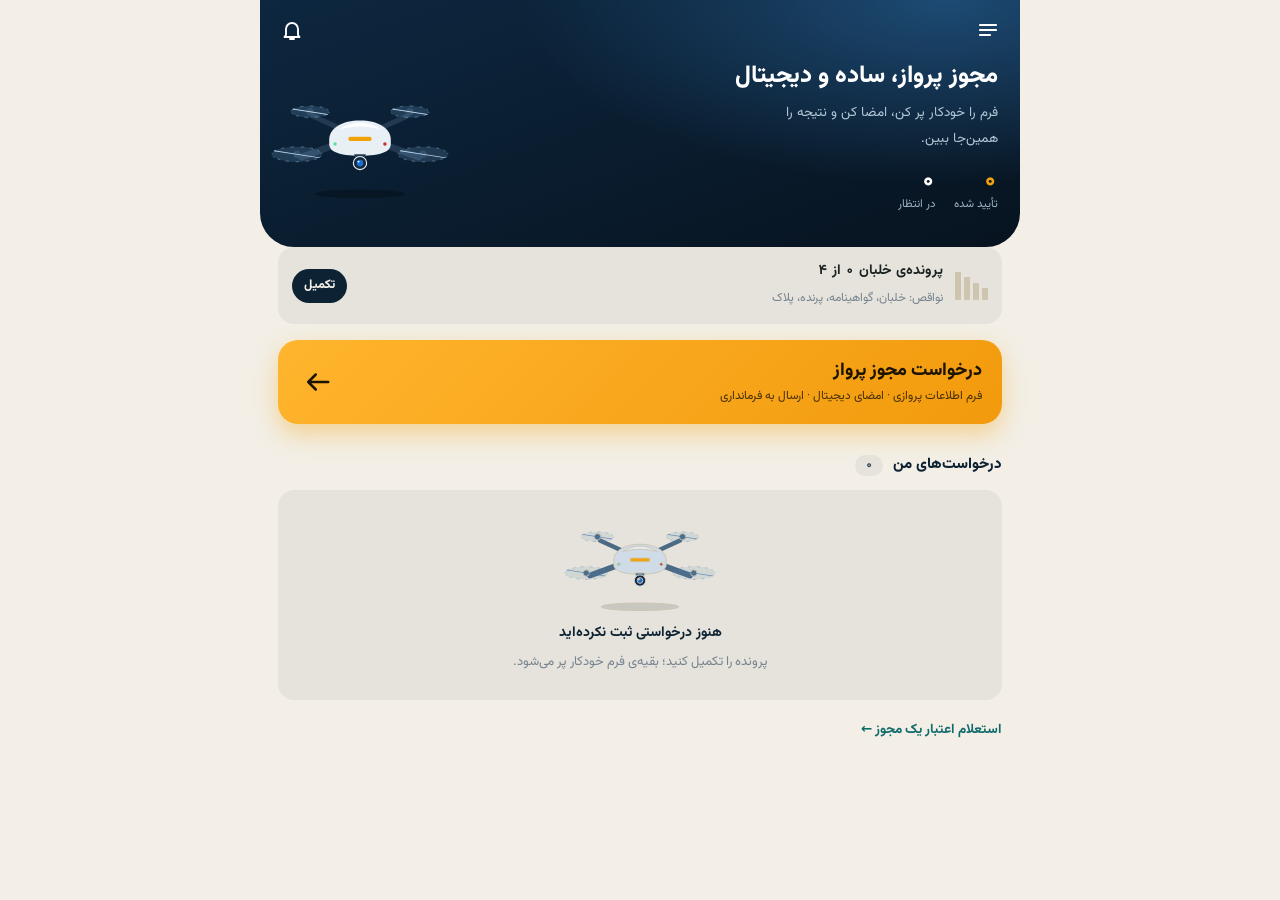
==== commit 9445477b: "Update site: UTM zone and GCP converter tools" ====
--- a/index.html
+++ b/index.html
@@ -5,7 +5,7 @@
     <meta name="viewport" content="width=device-width, initial-scale=1.0, viewport-fit=cover" />
     <meta name="theme-color" content="#0f6b6b" />
     <title>فتوگرامتری‌یار</title>
-    <script type="module" crossorigin src="./assets/index-1QtTvveX.js"></script>
+    <script type="module" crossorigin src="./assets/index-ok7iovk6.js"></script>
     <link rel="stylesheet" crossorigin href="./assets/index-yHe4nIsQ.css">
   </head>
   <body>
